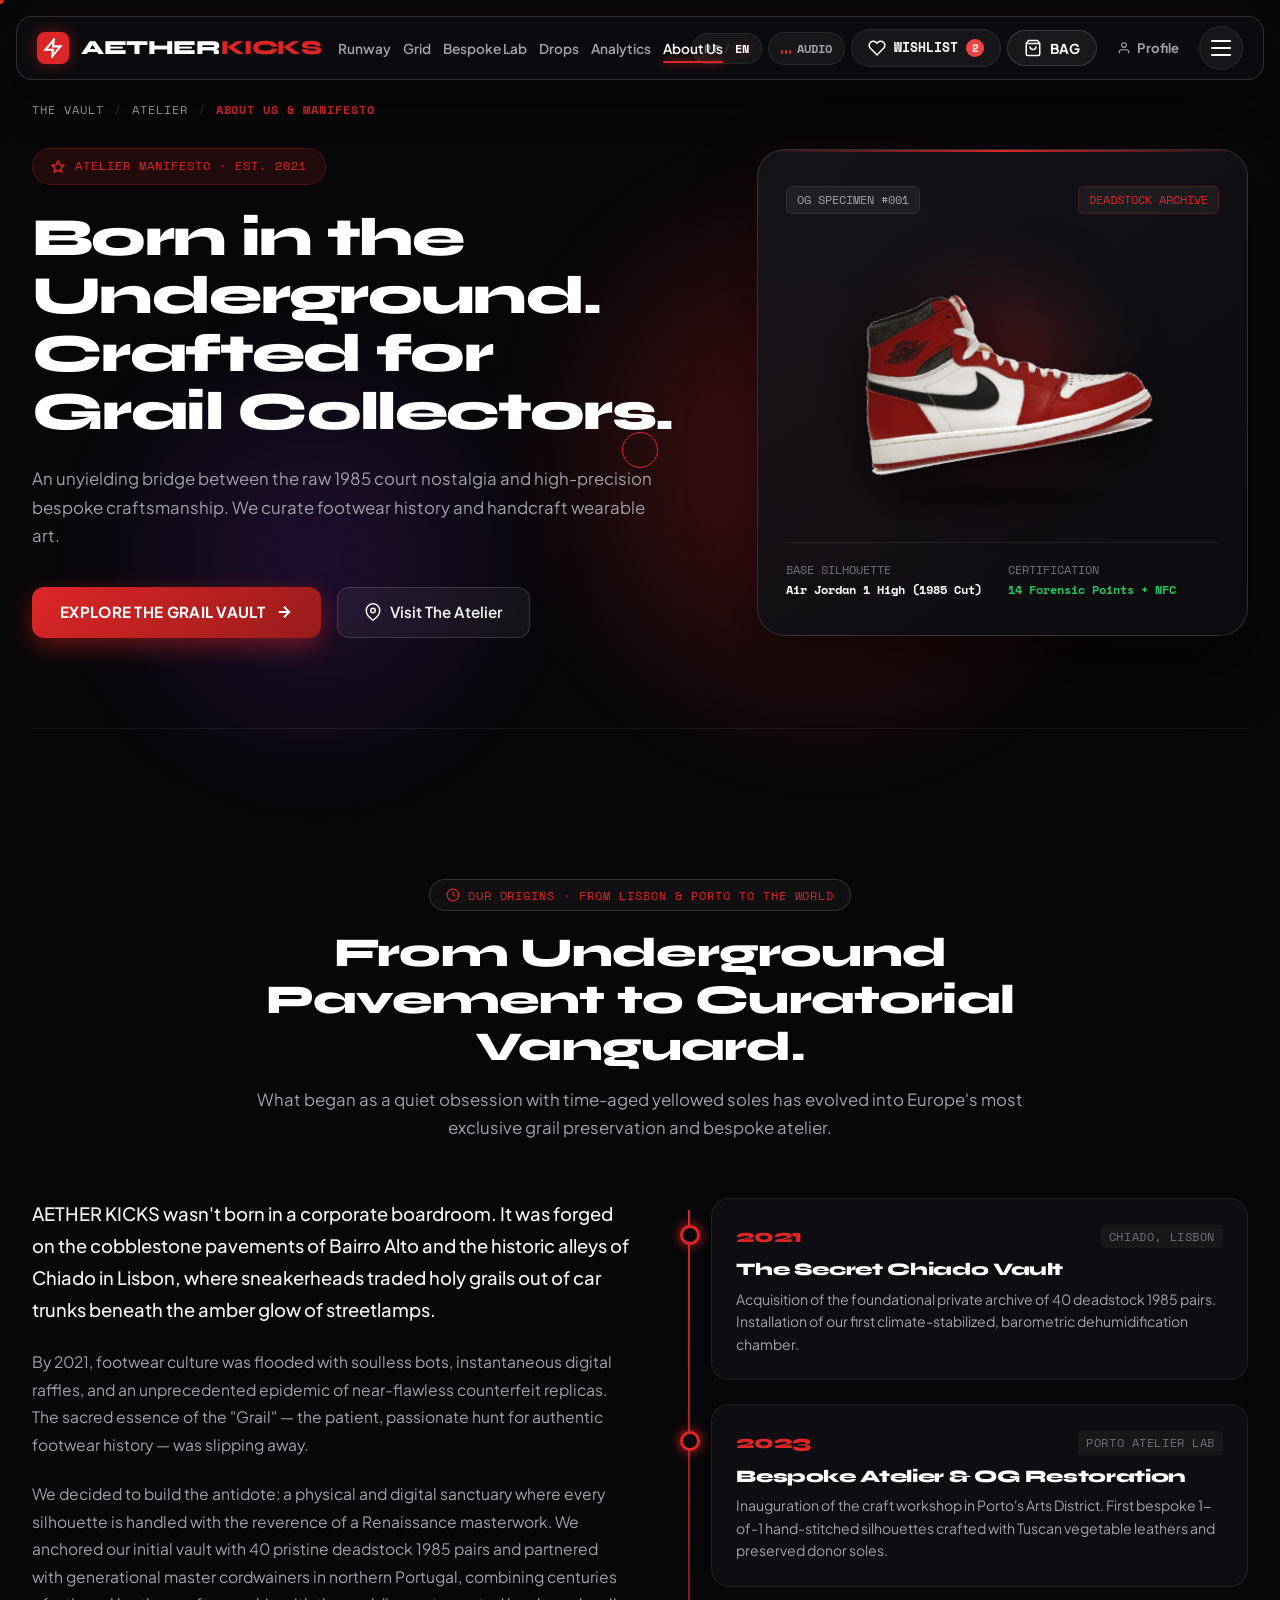
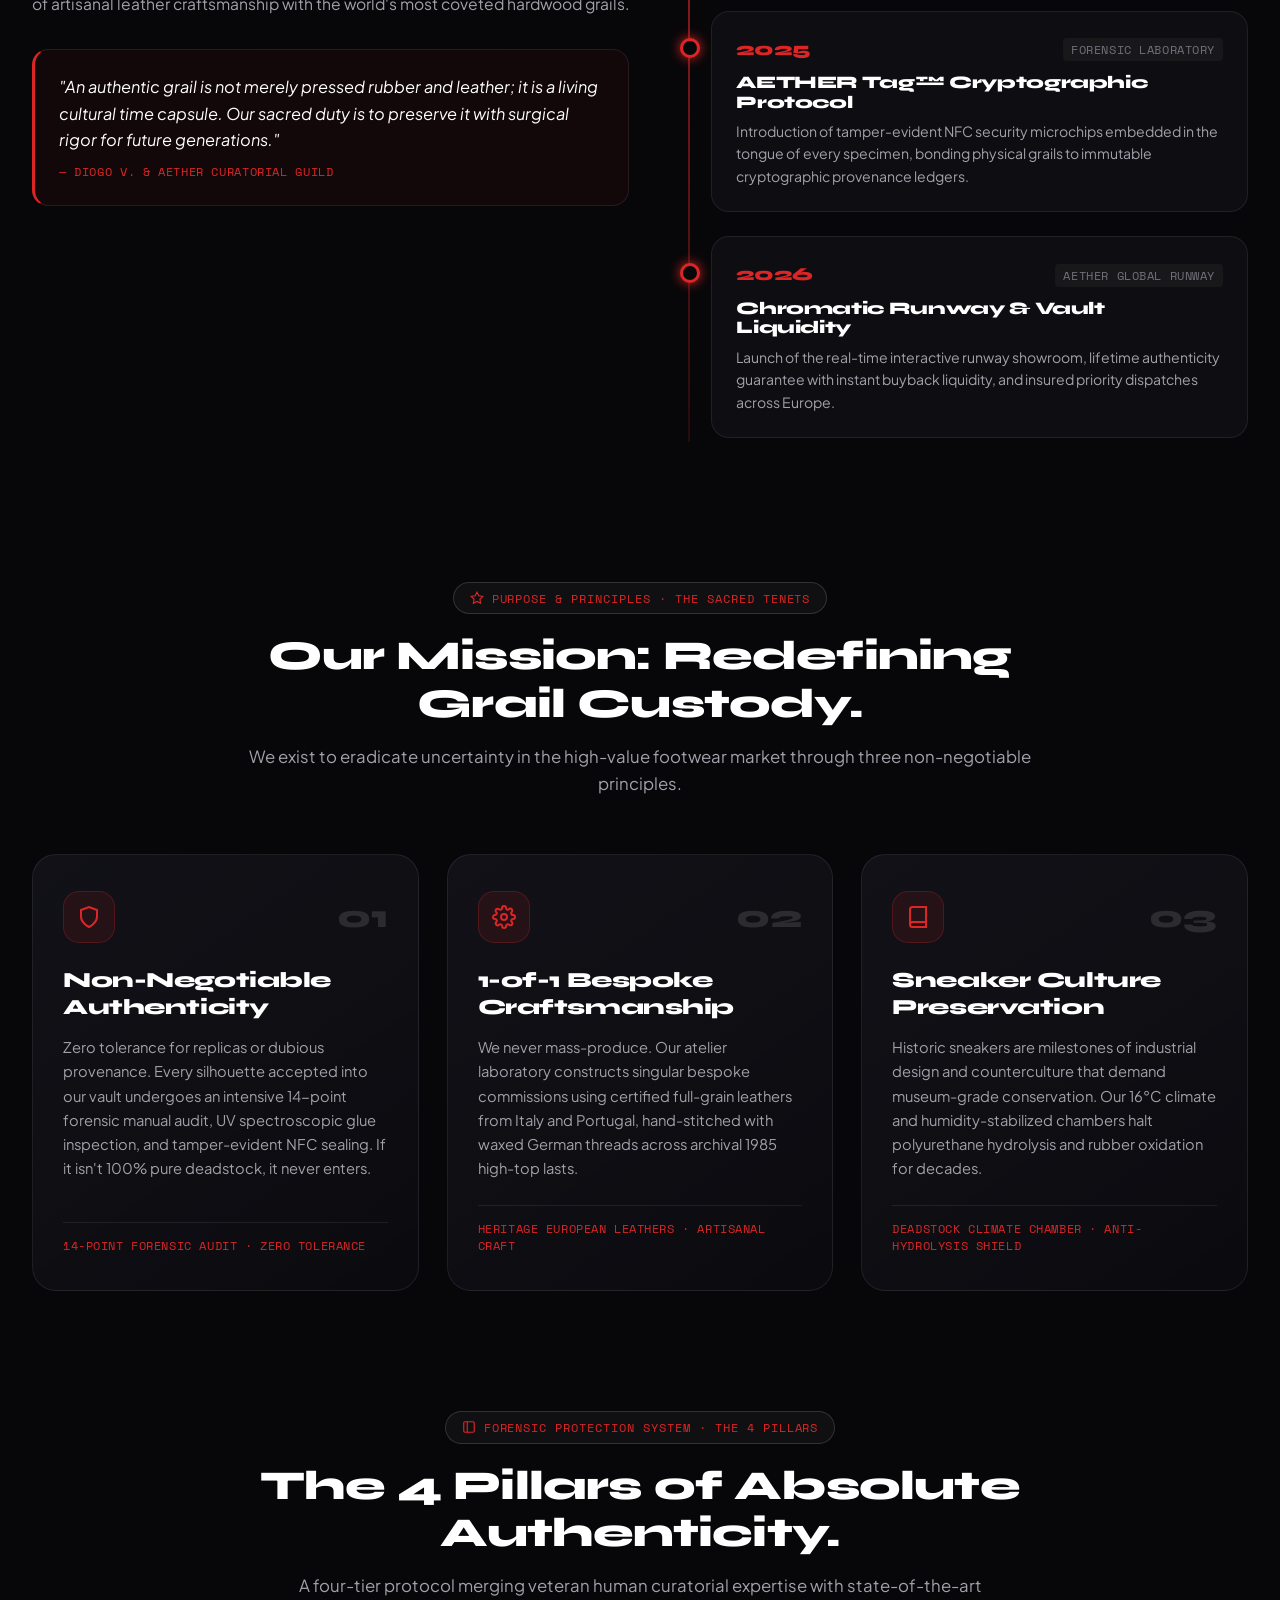
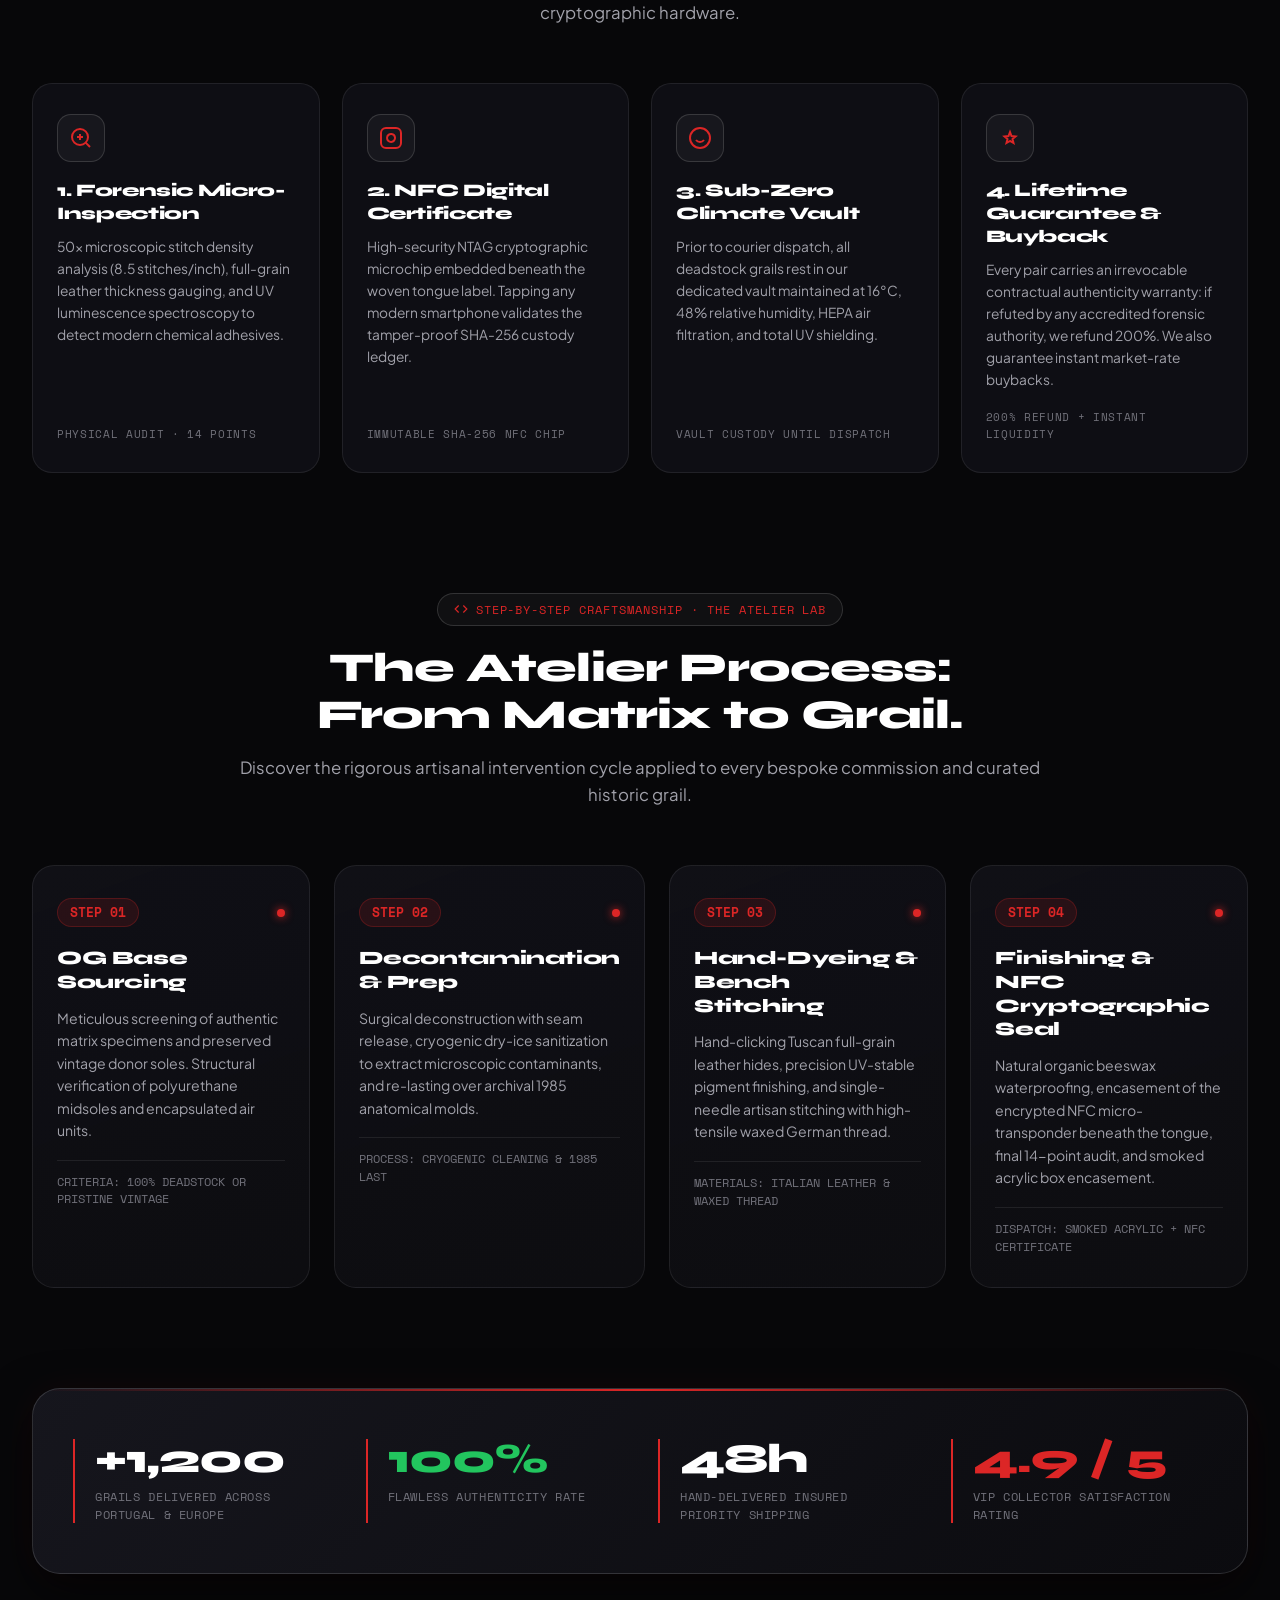
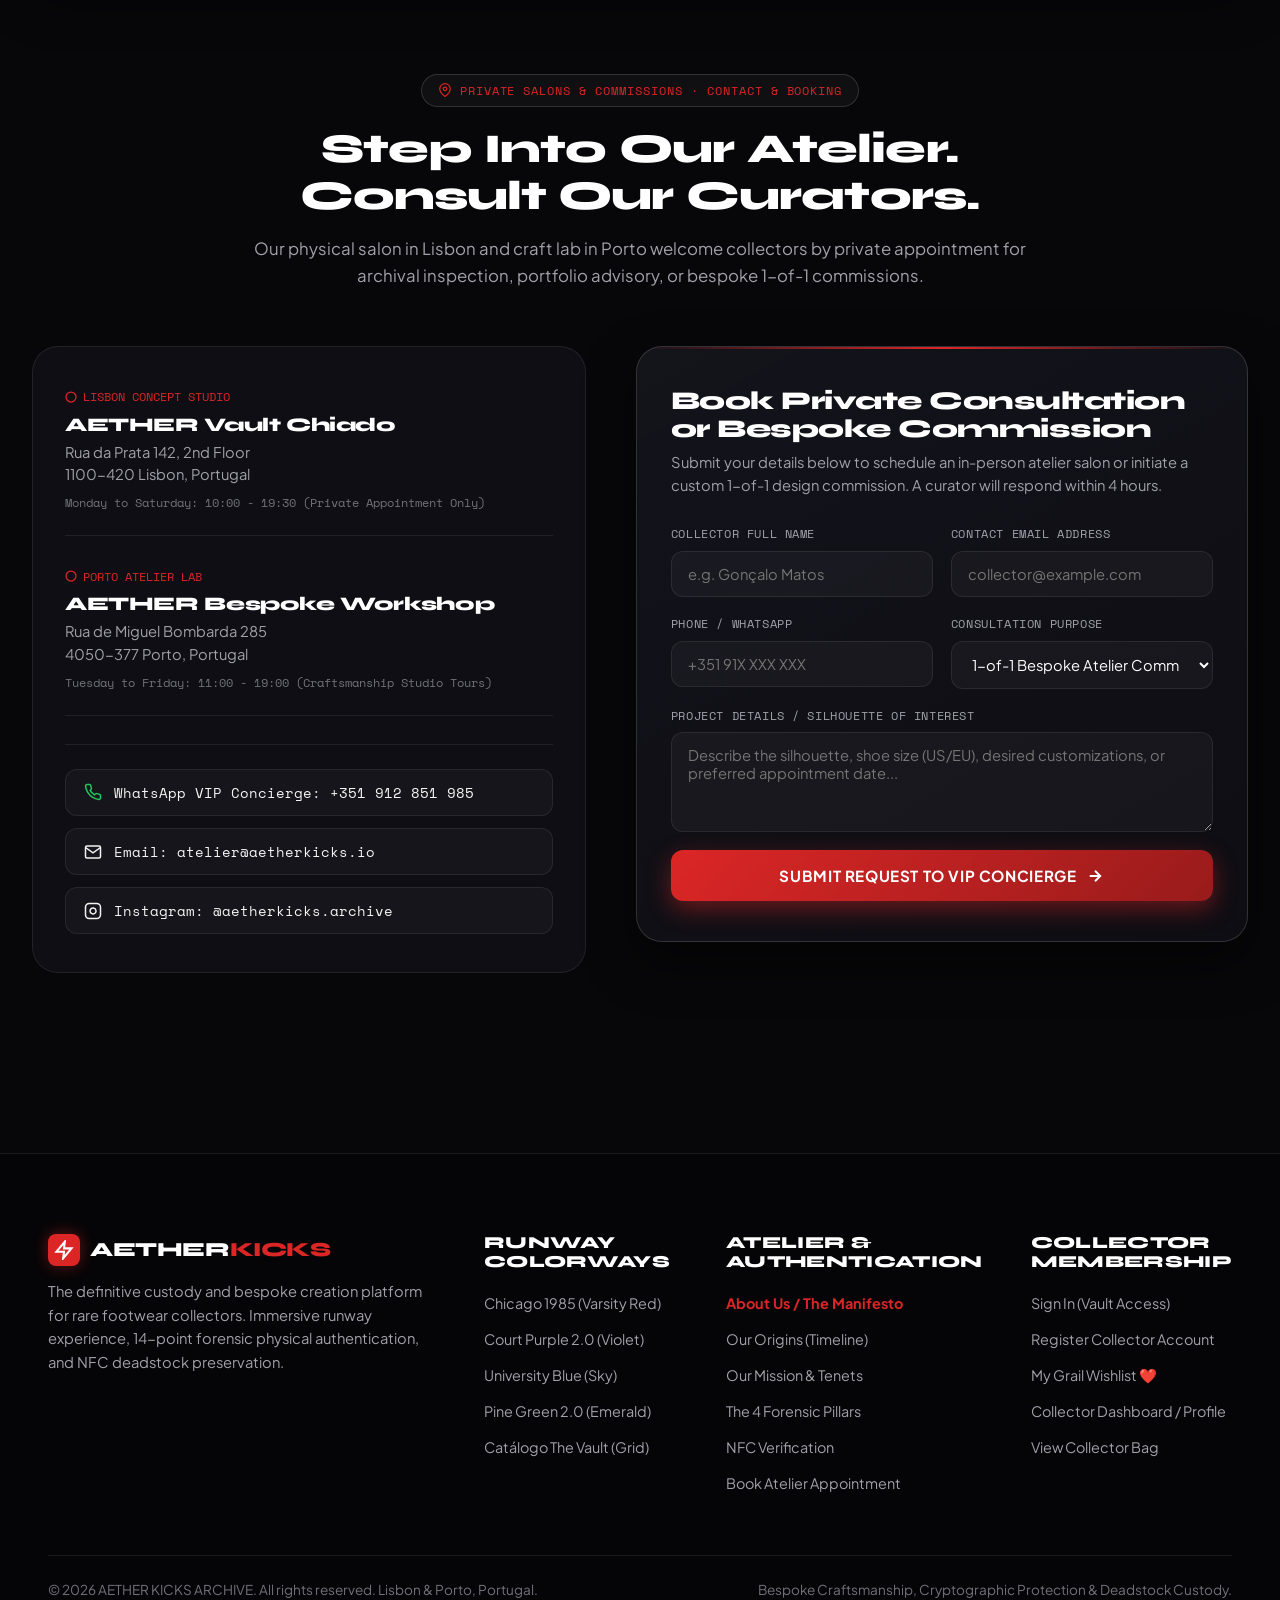
==== about.html @ 2ef4c85c "feat: complete bilingual i18n system, 320px mobile responsiveness, navbar hamburger fix, and silky s" ====
<!DOCTYPE html>
<html lang="pt">
<head>
  <meta charset="UTF-8">
  <meta name="viewport" content="width=device-width, initial-scale=1.0">
  <title data-i18n="about_page_title">Sobre Nós | AETHER KICKS - Atelier Manifesto & Sneakerhead Archive</title>
  <link rel="stylesheet" href="assets/css/global.css">
  <link rel="stylesheet" href="assets/css/store.css">
  <link rel="stylesheet" href="assets/css/profile-wishlist.css">
  <link rel="icon" href="assets/images/jordan-chicago.png" type="image/png">
  <script src="assets/js/i18n.js"></script>
</head>
<body class="about-page">

  <!-- Ambient Dynamic Lighting Layer -->
  <div class="ambient-glow-layer">
    <div class="glow-orb-primary" style="background: radial-gradient(circle, rgba(220, 38, 38, 0.45) 0%, transparent 70%);"></div>
    <div class="glow-orb-secondary" style="background: radial-gradient(circle, rgba(147, 51, 234, 0.25) 0%, transparent 70%);"></div>
  </div>
  <div class="noise-overlay"></div>

  <!-- Fixed Luxury Squircle Navigation -->
  <nav class="store-nav">
    <!-- Left Navigation Group (Brand Logo) -->
    <div class="nav-left">
      <!-- Brand Logo -->
      <a href="index.html" class="nav-brand" title="AETHER KICKS Archive">
        <div class="brand-icon">
          <svg width="20" height="20" viewBox="0 0 24 24" fill="none" stroke="currentColor" stroke-width="2.5"><path d="M13 2L3 14h9l-1 8 10-12h-9l1-8z"/></svg>
        </div>
        <span>AETHER<span style="color: var(--theme-primary)">KICKS</span></span>
      </a>
    </div>

    <!-- Desktop Navigation Links -->
    <ul class="nav-links">
      <li><a href="index.html#section-chicago" class="nav-link" data-i18n="nav_runway">Vault</a></li>
      <li><a href="index.html#square-grid-vault" class="nav-link" data-i18n="nav_grid">Archive</a></li>
      <li><a href="index.html#customizer-lab" class="nav-link" data-i18n="nav_lab">Bespoke Lab</a></li>
      <li><a href="index.html#hype-drops" class="nav-link" data-i18n="nav_drops">Drops</a></li>
      <li><a href="index.html#market-analytics" class="nav-link" data-i18n="nav_analytics">Analytics</a></li>
      <li><a href="about.html" class="nav-link active" data-i18n="nav_about">About Us</a></li>
    </ul>

    <!-- Right Header Actions -->
    <div class="nav-actions">
      <!-- Luxury Bilingual Language Switcher -->
      <button id="btn-lang-toggle" class="btn-lang-toggle" onclick="window.i18n ? window.i18n.toggleLanguage() : null" title="Mudar Idioma / Switch Language" aria-label="Switch Language">
        <span class="lang-code active" data-lang="pt">PT</span>
        <span class="lang-divider">/</span>
        <span class="lang-code" data-lang="en">EN</span>
      </button>

      <!-- Sound Toggle -->
      <button id="btn-sound-toggle" class="btn-sound-toggle" title="Toggle Sound Feedback">
        <div class="sound-bars">
          <span class="sound-bar"></span>
          <span class="sound-bar"></span>
          <span class="sound-bar"></span>
        </div>
        <span data-i18n="nav_audio">AUDIO</span>
      </button>

      <!-- Wishlist Button -->
      <a href="wishlist.html" class="btn-nav-wishlist" title="A tua Wishlist de Grails" data-i18n-title="nav_wishlist">
        <svg width="18" height="18" viewBox="0 0 24 24" fill="none" stroke="currentColor" stroke-width="2"><path d="M20.84 4.61a5.5 5.5 0 0 0-7.78 0L12 5.67l-1.06-1.06a5.5 5.5 0 0 0-7.78 7.78l1.06 1.06L12 21.23l7.78-7.78 1.06-1.06a5.5 5.5 0 0 0 0-7.78z"/></svg>
        <span data-i18n="nav_wishlist">WISHLIST</span>
        <span class="wishlist-badge-count" style="display: none;">0</span>
      </a>

      <!-- Cart Button -->
      <button class="btn-nav-cart" onclick="window.cartManager ? window.cartManager.openCart() : null" title="Ver Saco de Colecionador" data-i18n-title="cart_title">
        <svg width="18" height="18" viewBox="0 0 24 24" fill="none" stroke="currentColor" stroke-width="2"><path d="M6 2L3 6v14a2 2 0 0 0 2 2h14a2 2 0 0 0 2-2V6l-3-4z"/><line x1="3" y1="6" x2="21" y2="6"/><path d="M16 10a4 4 0 0 1-8 0"/></svg>
        <span data-i18n="nav_bag">BAG</span>
        <span class="cart-badge-count" style="display: none;">0</span>
      </button>

      <!-- Auth Action Links -->
      <div class="nav-auth-group">
        <a href="profile.html" class="btn-nav-login" style="display: inline-flex; align-items: center; gap: 6px;" title="Painel do Colecionador" data-i18n-title="menu_08">
          <svg width="14" height="14" viewBox="0 0 24 24" fill="none" stroke="currentColor" stroke-width="2"><path d="M20 21v-2a4 4 0 0 0-4-4H8a4 4 0 0 0-4 4v2"/><circle cx="12" cy="7" r="4"/></svg>
          <span id="nav-profile-name" data-i18n="nav_profile">Perfil</span>
        </a>
      </div>

      <!-- Luxury Animated Hamburger Menu Toggle -->
      <button id="btn-hamburger-toggle" class="btn-hamburger" title="Archive Menu" aria-label="Toggle Navigation Menu" data-i18n-title="nav_menu_title">
        <span class="hamburger-line"></span>
        <span class="hamburger-line"></span>
        <span class="hamburger-line"></span>
      </button>
    </div>
  </nav>

  <!-- Luxury Slide-Out Hamburger Drawer & Backdrop -->
  <div id="hamburger-backdrop" class="modal-backdrop"></div>
  <aside id="hamburger-drawer" class="hamburger-drawer">
    <div class="hamburger-drawer-header">
      <a href="index.html" class="nav-brand" style="text-decoration: none;" title="AETHER KICKS Archive">
        <div class="brand-icon">
          <svg width="20" height="20" viewBox="0 0 24 24" fill="none" stroke="currentColor" stroke-width="2.5"><path d="M13 2L3 14h9l-1 8 10-12h-9l1-8z"/></svg>
        </div>
        <span>AETHER<span style="color: var(--theme-primary)">KICKS</span></span>
      </a>
      <button type="button" class="btn-close-modal btn-close-hamburger" id="btn-close-hamburger" style="background: none; border: none; font-size: 1.4rem; color: #fff; cursor: pointer; padding: 4px 8px; border-radius: 8px;" aria-label="Close Navigation Menu" onclick="document.getElementById('btn-hamburger-toggle').click()">✕</button>
    </div>

    <!-- Presentation Mode Toggle inside Drawer -->
    <div class="drawer-presentation-box">
      <div class="drawer-presentation-label" data-i18n="presentation_mode">Presentation Mode</div>
      <div class="nav-view-switcher">
        <button id="drawer-btn-runway" class="btn-view-opt active" onclick="if(window.setCatalogLayout && document.querySelector('.runway-container')){ setCatalogLayout('runway'); document.getElementById('btn-hamburger-toggle').click(); } else { window.location.href = 'index.html#section-chicago'; }">
          <svg width="14" height="14" viewBox="0 0 24 24" fill="none" stroke="currentColor" stroke-width="2.5"><line x1="3" y1="6" x2="21" y2="6"/><line x1="3" y1="12" x2="21" y2="12"/><line x1="3" y1="18" x2="21" y2="18"/></svg>
          <span data-i18n="nav_runway">Runway</span>
        </button>
        <button id="drawer-btn-grid" class="btn-view-opt" onclick="if(window.setCatalogLayout && document.querySelector('.runway-container')){ setCatalogLayout('grid'); document.getElementById('btn-hamburger-toggle').click(); } else { window.location.href = 'index.html#square-grid-vault'; }">
          <svg width="14" height="14" viewBox="0 0 24 24" fill="none" stroke="currentColor" stroke-width="2.5"><rect x="3" y="3" width="7" height="7"/><rect x="14" y="3" width="7" height="7"/><rect x="14" y="14" width="7" height="7"/><rect x="3" y="14" width="7" height="7"/></svg>
          <span data-i18n="nav_grid">Square Grid</span>
        </button>
      </div>
    </div>

    <!-- Luxury Bilingual Language Switcher inside Drawer -->
    <div class="drawer-lang-box">
      <div class="drawer-lang-label" data-i18n="drawer_language">Idioma / Language</div>
      <button id="drawer-lang-toggle" class="btn-lang-toggle" onclick="window.i18n ? window.i18n.toggleLanguage() : null" title="Mudar Idioma / Switch Language" aria-label="Switch Language">
        <span class="lang-code active" data-lang="pt">PT</span>
        <span class="lang-divider">/</span>
        <span class="lang-code" data-lang="en">EN</span>
      </button>
    </div>

    <ul class="hamburger-menu-links">
      <li><a href="index.html#section-chicago" class="hamburger-menu-link"><span class="menu-idx">01</span><span class="menu-label" data-i18n="menu_01">Runway Archive</span></a></li>
      <li><a href="index.html#square-grid-vault" class="hamburger-menu-link"><span class="menu-idx">02</span><span class="menu-label" data-i18n="menu_02">The Grail Vault</span></a></li>
      <li><a href="index.html#customizer-lab" class="hamburger-menu-link"><span class="menu-idx">03</span><span class="menu-label" data-i18n="menu_03">Bespoke Lab</span></a></li>
      <li><a href="index.html#hype-drops" class="hamburger-menu-link"><span class="menu-idx">04</span><span class="menu-label" data-i18n="menu_04">Live Drops</span></a></li>
      <li><a href="index.html#market-analytics" class="hamburger-menu-link"><span class="menu-idx">05</span><span class="menu-label" data-i18n="menu_05">Market Analytics</span></a></li>
      <li><a href="about.html" class="hamburger-menu-link active"><span class="menu-idx">06</span><span class="menu-label" data-i18n="menu_06">About Us</span></a></li>
      <li><a href="wishlist.html" class="hamburger-menu-link"><span class="menu-idx">07</span><span class="menu-label" data-i18n="menu_07">A Tua Wishlist</span></a></li>
      <li><a href="profile.html" class="hamburger-menu-link"><span class="menu-idx">08</span><span class="menu-label" data-i18n="menu_08">Perfil de Colecionador</span></a></li>
      <li><a href="index.html#nfc-modal" onclick="if(document.getElementById('nfc-modal')){ openNFCScanner(); return false; }" class="hamburger-menu-link"><span class="menu-idx">09</span><span class="menu-label" data-i18n="menu_09">NFC Verification</span></a></li>
    </ul>

    <div class="hamburger-drawer-footer">
      <div style="display: flex; gap: 8px;">
        <a href="login.html" class="btn-secondary" style="flex: 1; text-align: center; text-decoration: none; padding: 10px 4px; font-size: 0.82rem;" data-i18n="nav_signin">Sign In</a>
        <a href="register.html" class="btn-primary" style="flex: 1; text-align: center; text-decoration: none; padding: 10px 4px; font-size: 0.82rem;" data-i18n="nav_join_vault">Join Vault</a>
        <a href="profile.html" class="btn-secondary" style="flex: 1; text-align: center; text-decoration: none; padding: 10px 4px; font-size: 0.82rem;" data-i18n="nav_profile">Perfil</a>
      </div>
      <p style="font-size: 0.75rem; color: var(--text-muted); font-family: var(--font-mono); text-align: center; margin-top: 10px;" data-i18n="menu_footer_auth">AUTHENTICATED SNEAKERHEAD ARCHIVE © 2026</p>
    </div>
  </aside>

  <!-- Slide-Over Shopping Cart Drawer -->
  <div id="cart-backdrop" class="cart-backdrop" onclick="window.cartManager ? window.cartManager.closeCart() : null"></div>
  <aside id="cart-drawer" class="cart-drawer">
    <div class="cart-drawer-header">
      <h3 class="cart-drawer-title">
        <svg width="22" height="22" viewBox="0 0 24 24" fill="none" stroke="currentColor" stroke-width="2"><path d="M6 2L3 6v14a2 2 0 0 0 2 2h14a2 2 0 0 0 2-2V6l-3-4z"/><line x1="3" y1="6" x2="21" y2="6"/><path d="M16 10a4 4 0 0 1-8 0"/></svg>
        <span data-i18n="cart_title">Collector Bag</span>
      </h3>
      <button class="modal-close-btn" onclick="window.cartManager ? window.cartManager.closeCart() : null">✕</button>
    </div>

    <div id="cart-items-list" class="cart-items-list">
      <!-- Populated via CartManager -->
    </div>

    <div class="cart-drawer-footer">
      <div class="cart-promo-row">
        <input type="text" id="promo-code-input" class="cart-promo-input" placeholder="Promo Code: GRAIL20" data-i18n-placeholder="cart_promo_placeholder" value="GRAIL20">
        <button class="btn-secondary" style="padding: 10px 16px; font-size: 0.82rem;" onclick="window.cartManager ? window.cartManager.applyPromoCode(document.getElementById('promo-code-input').value) : null" data-i18n="cart_promo_apply">
          Apply
        </button>
      </div>

      <div class="cart-summary-row">
        <span data-i18n="cart_subtotal">Subtotal</span>
        <span id="cart-subtotal">$0.00</span>
      </div>

      <div id="cart-discount-row" class="cart-summary-row" style="display: none; color: #22c55e;">
        <span data-i18n="cart_discount">Desconto Promo</span>
        <span id="cart-discount-val">-$0.00</span>
      </div>

      <div class="cart-summary-row">
        <span data-i18n="cart_shipping">Verified Express Shipping</span>
        <span style="color: #22c55e;" data-i18n="cart_shipping_free">FREE ($0.00)</span>
      </div>

      <div class="cart-summary-row cart-summary-total">
        <span data-i18n="cart_total">Estimated Total</span>
        <span id="cart-total" class="cart-total-value">$0.00</span>
      </div>

      <div class="cart-actions-row">
        <button class="btn-primary" style="width: 100%; padding: 16px; display: flex; align-items: center; justify-content: center; gap: 8px;" onclick="window.cartManager ? window.cartManager.openCheckoutModal() : null">
          <span data-i18n="cart_checkout">Proceed to Secure Checkout</span>
          <svg width="18" height="18" viewBox="0 0 24 24" fill="none" stroke="currentColor" stroke-width="2.5"><polyline points="9 18 15 12 9 6"/></svg>
        </button>
      </div>
    </div>
  </aside>

  <!-- Express Checkout Modal -->
  <div id="checkout-backdrop" class="modal-backdrop" onclick="window.cartManager ? window.cartManager.closeCheckoutModal() : null"></div>
  <div id="checkout-modal" class="custom-modal">
    <button class="modal-close-btn" onclick="window.cartManager ? window.cartManager.closeCheckoutModal() : null">✕</button>

    <div style="margin-bottom: 24px;">
      <span class="badge-pill active" data-i18n="checkout_modal_badge">CRYPTOGRAPHIC ENCRYPTED CHECKOUT</span>
      <h2 style="font-size: 1.8rem; margin: 6px 0;" data-i18n="checkout_modal_title">Finalizar Reserva de Grail</h2>
      <p style="color: var(--text-secondary); font-size: 0.9rem;" data-i18n="checkout_modal_desc">Par deadstock 100% autêntico reservado no cofre por 10 minutos.</p>
    </div>

    <form onsubmit="event.preventDefault(); window.cartManager ? window.cartManager.processOrder() : null;">
      <!-- Shipping Address -->
      <div style="display: flex; flex-direction: column; gap: 14px; margin-bottom: 20px;">
        <div class="input-group">
          <label class="input-label" data-i18n="checkout_shipping_name">Nome Completo</label>
          <input type="text" class="form-input" style="padding-left: 16px;" value="Gonçalo Silva" required>
        </div>

        <div class="input-group">
          <label class="input-label" data-i18n="checkout_street_address">Morada de Envio (Portugal)</label>
          <input type="text" class="form-input" style="padding-left: 16px;" value="Avenida da Liberdade 120, 3º Dto" required>
        </div>

        <div style="display: grid; grid-template-columns: 1fr 1fr; gap: 12px;">
          <div class="input-group">
            <label class="input-label" data-i18n="checkout_postal_code">Código Postal</label>
            <input type="text" class="form-input" style="padding-left: 16px;" value="1250-146 Lisboa" required>
          </div>
          <div class="input-group">
            <label class="input-label" data-i18n="checkout_city_state">Cidade</label>
            <input type="text" class="form-input" style="padding-left: 16px;" value="Lisboa" required>
          </div>
        </div>
      </div>

      <!-- Payment Method -->
      <div class="input-group" style="margin-bottom: 20px;">
        <label class="input-label" data-i18n="checkout_payment_method">Método de Pagamento</label>
        <div style="display: grid; grid-template-columns: 1fr 1fr 1fr; gap: 10px;">
          <button type="button" class="btn-stage-size selected" style="padding: 12px 6px;" onclick="this.parentElement.querySelectorAll('button').forEach(b => b.classList.remove('selected')); this.classList.add('selected'); if(window.soundEngine) window.soundEngine.playClick();">Apple Pay</button>
          <button type="button" class="btn-stage-size" style="padding: 12px 6px;" onclick="this.parentElement.querySelectorAll('button').forEach(b => b.classList.remove('selected')); this.classList.add('selected'); if(window.soundEngine) window.soundEngine.playClick();" data-i18n="checkout_pay_credit">Cartão Crédito</button>
          <button type="button" class="btn-stage-size" style="padding: 12px 6px;" onclick="this.parentElement.querySelectorAll('button').forEach(b => b.classList.remove('selected')); this.classList.add('selected'); if(window.soundEngine) window.soundEngine.playClick();">MB WAY</button>
        </div>
      </div>

      <!-- Order Summary Card -->
      <div style="background: rgba(255,255,255,0.04); border: 1px solid var(--border-glass); border-radius: 14px; padding: 16px; margin-bottom: 24px;">
        <div style="display: flex; justify-content: space-between; font-size: 0.88rem; margin-bottom: 6px;">
          <span style="color: var(--text-secondary);" data-i18n="cart_subtotal">Subtotal:</span>
          <span id="chk-subtotal">$0.00</span>
        </div>
        <div style="display: flex; justify-content: space-between; font-size: 0.88rem; margin-bottom: 6px; color: #22c55e;">
          <span data-i18n="checkout_discount_label">Grail Discount (20% OFF):</span>
          <span id="chk-discount">-$0.00</span>
        </div>
        <div style="display: flex; justify-content: space-between; font-size: 0.88rem; margin-bottom: 10px; color: #22c55e;">
          <span data-i18n="checkout_shipping_label">Envio Expresso Prioritário:</span>
          <span data-i18n="cart_shipping_free">GRÁTIS</span>
        </div>
        <div style="display: flex; justify-content: space-between; font-size: 1.2rem; font-weight: 800; border-top: 1px dashed var(--border-glass); padding-top: 10px;">
          <span data-i18n="checkout_total_label">Total a Pagar:</span>
          <span id="chk-total" style="color: var(--theme-primary);">$0.00</span>
        </div>
      </div>

      <button id="btn-confirm-order" type="submit" class="btn-primary" style="width: 100%; padding: 16px; font-size: 1rem;" data-i18n="checkout_pay_btn">
        Confirmar Compra Segura
      </button>
    </form>
  </div>

  <!-- Checkout Success / NFC Scanner Modal -->
  <div id="modal-backdrop" class="modal-backdrop" onclick="closeNFCModal()"></div>
  <div id="nfc-modal" class="custom-modal">
    <button class="modal-close-btn" onclick="closeNFCModal()">✕</button>
    <div style="text-align: center; padding: 20px 10px;">
      <div style="width: 64px; height: 64px; margin: 0 auto 16px; border-radius: 50%; background: rgba(220, 38, 38, 0.15); display: flex; align-items: center; justify-content: center; color: var(--theme-primary);">
        <svg width="32" height="32" viewBox="0 0 24 24" fill="none" stroke="currentColor" stroke-width="2"><path d="M12 22s8-4 8-10V5l-8-3-8 3v7c0 6 8 10 8 10z"/></svg>
      </div>
      <h3 style="font-size: 1.4rem; font-weight: 800; margin-bottom: 8px;" data-i18n="nfc_modal_title">AETHER NFC CIPHER</h3>
      <p style="font-size: 0.9rem; color: var(--text-secondary); margin-bottom: 20px;" data-i18n="nfc_modal_desc">Aproxime o seu smartphone da etiqueta da língua do par para verificar o certificado criptográfico inviolável.</p>
      <div style="padding: 14px; background: rgba(255, 255, 255, 0.04); border-radius: 12px; font-family: var(--font-mono); font-size: 0.8rem; color: var(--theme-primary); margin-bottom: 20px;" data-i18n="nfc_cipher_status">
        STATUS: SISTEMA CRIPTOGRÁFICO ATIVO • SHA-256
      </div>
      <button class="btn-primary" style="width: 100%;" onclick="closeNFCModal()" data-i18n="nfc_close_btn">Fechar Verificador</button>
    </div>
  </div>

  <!-- Toast Notification Container -->
  <div id="toast-container" class="toast-container"></div>

  <!-- ==========================================================================
       MAIN CONTENT: ABOUT US / O MANIFESTO DO ATELIER
       ========================================================================== -->
  <main class="about-page-wrapper">

    <!-- Breadcrumb Navigation -->
    <nav class="about-breadcrumb" aria-label="Breadcrumb">
      <a href="index.html" data-i18n="about_bc_vault">The Vault</a>
      <span class="sep">/</span>
      <a href="index.html#customizer-lab" data-i18n="about_bc_atelier">Atelier</a>
      <span class="sep">/</span>
      <span class="current" data-i18n="about_bc_current">Sobre Nós & Manifesto</span>
    </nav>

    <!-- ========================================================================
         HERO SECTION: O MANIFESTO DO ATELIER
         ======================================================================== -->
    <header class="about-hero-layout">
      <div class="about-hero-text">
        <div class="about-hero-badge">
          <svg width="14" height="14" viewBox="0 0 24 24" fill="none" stroke="currentColor" stroke-width="2.5"><polygon points="12 2 15.09 8.26 22 9.27 17 14.14 18.18 21.02 12 17.77 5.82 21.02 7 14.14 2 9.27 8.91 8.26 12 2"/></svg>
          <span data-i18n="about_hero_badge_alt">MANIFESTO DO ATELIER · EST. 2021</span>
        </div>

        <h1 class="about-hero-title" data-i18n="about_main_hero_title">
          Nascidos no Underground.<br>
          Criados para Colecionadores de Grails.
        </h1>

        <p class="about-hero-subtitle" data-i18n="about_main_hero_desc">
          Uma ponte inabalável entre a nostalgia visceral dos courts de 1985 e o artesanato bespoke de alta precisão. Custodiamos história e criamos obras de arte para calçar.
        </p>

        <div class="about-hero-ctas">
          <a href="index.html#square-grid-vault" class="btn-primary">
            <span data-i18n="about_cta_explore">Explorar O Cofre de Grails</span>
            <svg width="18" height="18" viewBox="0 0 24 24" fill="none" stroke="currentColor" stroke-width="2.5"><line x1="5" y1="12" x2="19" y2="12"/><polyline points="12 5 19 12 12 19"/></svg>
          </a>
          <a href="#contacto-atelier" class="btn-secondary">
            <svg width="18" height="18" viewBox="0 0 24 24" fill="none" stroke="currentColor" stroke-width="2"><path d="M21 10c0 7-9 13-9 13s-9-6-9-13a9 9 0 0 1 18 0z"/><circle cx="12" cy="10" r="3"/></svg>
            <span data-i18n="about_btn_visit">Visitar O Atelier</span>
          </a>
        </div>
      </div>

      <!-- Hero Visual 3D Showcase Card -->
      <div class="about-hero-showcase">
        <div class="about-showcase-badge-row">
          <span class="about-showcase-badge" data-i18n="about_specimen_badge">OG SPECIMEN #001</span>
          <span class="about-showcase-badge" style="color: var(--theme-primary); border-color: var(--theme-card-border);" data-i18n="about_deadstock_badge">DEADSTOCK ARCHIVE</span>
        </div>

        <div class="about-showcase-stage">
          <div class="about-showcase-halo"></div>
          <img src="assets/images/jordan-chicago.png" alt="Air Jordan 1 High Chicago 1985" class="about-showcase-img" loading="eager">
          <div class="about-showcase-shadow"></div>
        </div>

        <div class="about-showcase-footer">
          <div class="about-showcase-spec-item">
            <div class="about-showcase-spec-label" data-i18n="about_spec_matrix">SILHUETA MATRIZ</div>
            <div class="about-showcase-spec-val" data-i18n="about_spec_matrix_val">Air Jordan 1 High (1985 Cut)</div>
          </div>
          <div class="about-showcase-spec-item">
            <div class="about-showcase-spec-label" data-i18n="about_spec_cert">CERTIFICAÇÃO</div>
            <div class="about-showcase-spec-val" style="color: #22c55e;" data-i18n="about_spec_cert_val">14 Pontos Forenses + NFC</div>
          </div>
        </div>
      </div>
    </header>

    <!-- ========================================================================
         DE ONDE VIEMOS / OUR ORIGINS (STORY & TIMELINE)
         ======================================================================== -->
    <section id="origens" class="about-block-section">
      <div class="section-header-centered">
        <span class="section-eyebrow">
          <svg width="14" height="14" viewBox="0 0 24 24" fill="none" stroke="currentColor" stroke-width="2"><circle cx="12" cy="12" r="10"/><polyline points="12 6 12 12 16 14"/></svg>
          <span data-i18n="about_origins_eyebrow">A NOSSA ORIGEM · FROM LISBON & PORTO TO THE WORLD</span>
        </span>
        <h2 class="section-headline" data-i18n="about_origins_headline">Do Asfalto Underground à Vanguarda do Colecionismo.</h2>
        <p class="section-desc" data-i18n="about_origins_desc">
          O que começou como uma obsessão silenciosa por solas amareladas pelo tempo transformou-se no atelier de custódia e personalização mais exclusivo da Europa.
        </p>
      </div>

      <div class="origins-content-grid">
        <!-- Story Narrative Column -->
        <div class="origins-text-wrap">
          <p class="origins-lead-p" data-i18n="about_origins_lead">
            A AETHER KICKS não nasceu numa sala de reuniões corporativa. Nasceu no piso em calçada do Bairro Alto e nas ruelas históricas do Chiado, em Lisboa, onde colecionadores de ténis trocavam pares raros no porta-bagagens de carros sob a luz fraca dos candeeiros urbanos.
          </p>

          <p class="origins-p" data-i18n="about_origins_p1">
            Em 2021, o mercado de sapatilhas estava inundado de drops digitais instantâneos, bots impessoais e uma epidemia sem precedentes de réplicas quase impercetíveis a olho nu. O valor sagrado do "Grail" — a caça apaixonada por aquele par mítico com história real — estava a desvanecer-se.
          </p>

          <p class="origins-p" data-i18n="about_origins_p2">
            Decidimos construir o refúgio oposto: um santuário físico e digital onde cada silhueta é tratada com a reverência de uma pintura renascentista. Estabelecemos o nosso cofre inicial com 40 pares originais de 1985 e aliámo-nos aos lendários mestres sapateiros do norte de Portugal, em São João da Madeira e no Porto, combinando a centenária manufatura do couro português com as silhuetas de basquetebol mais cobiçadas do planeta.
          </p>

          <div class="origins-quote-card">
            <p data-i18n="about_origins_quote">"Um grail autêntico não é mero couro e borracha prensada; é uma cápsula do tempo cultural. O nosso dever é preservá-lo com rigor cirúrgico para a próxima geração."</p>
            <div class="origins-quote-author" data-i18n="about_origins_author">— DIOGO V. & AETHER CURATORIAL GUILD</div>
          </div>
        </div>

        <!-- Milestones Timeline Column -->
        <div class="timeline-list">
          <!-- 2021 -->
          <div class="timeline-item-card">
            <span class="timeline-node-dot"></span>
            <div class="timeline-header-row">
              <span class="timeline-year-tag">2021</span>
              <span class="timeline-loc-tag" data-i18n="about_time_2021_loc">Chiado, Lisboa</span>
            </div>
            <h4 data-i18n="about_time_2021_title">O Cofre Secreto do Chiado</h4>
            <p data-i18n="about_time_2021_desc">Aquisição do primeiro acervo privado de 40 pares deadstock de 1985. Instalação da primeira câmara de desumidificação com controlo barométrico e temperatura estabilizada.</p>
          </div>

          <!-- 2023 -->
          <div class="timeline-item-card">
            <span class="timeline-node-dot"></span>
            <div class="timeline-header-row">
              <span class="timeline-year-tag">2023</span>
              <span class="timeline-loc-tag" data-i18n="about_time_2023_loc">Porto Atelier Lab</span>
            </div>
            <h4 data-i18n="about_time_2023_title">O Atelier Bespoke & Restauração OG</h4>
            <p data-i18n="about_time_2023_desc">Abertura da oficina de manufatura no Quarteirão das Artes no Porto. Primeiras recriações 1-of-1 feitas à mão com peles de curtumes toscanos e solas donor restauradas.</p>
          </div>

          <!-- 2025 -->
          <div class="timeline-item-card">
            <span class="timeline-node-dot"></span>
            <div class="timeline-header-row">
              <span class="timeline-year-tag">2025</span>
              <span class="timeline-loc-tag" data-i18n="about_time_2025_loc">Laboratório Forense</span>
            </div>
            <h4 data-i18n="about_time_2025_title">Protocolo Criptográfico AETHER Tag™</h4>
            <p data-i18n="about_time_2025_desc">Implementação do chip NFC inviolável embutido na língua de cada exemplar, ligando cada par físico a uma prova de proveniência perpétua e imutável.</p>
          </div>

          <!-- 2026 -->
          <div class="timeline-item-card">
            <span class="timeline-node-dot"></span>
            <div class="timeline-header-row">
              <span class="timeline-year-tag">2026</span>
              <span class="timeline-loc-tag" data-i18n="about_time_2026_loc">AETHER Global Runway</span>
            </div>
            <h4 data-i18n="about_time_2026_title">A Passarela Cromática & Liquidez Vault</h4>
            <p data-i18n="about_time_2026_desc">Lançamento do showroom interativo em tempo real, garantia vitalícia com buyback assegurado e envios prioritários para colecionadores em toda a Europa.</p>
          </div>
        </div>
      </div>
    </section>

    <!-- ========================================================================
         A NOSSA MISSÃO / OUR MISSION (3 CORE TENETS)
         ======================================================================== -->
    <section id="missao" class="about-block-section">
      <div class="section-header-centered">
        <span class="section-eyebrow">
          <svg width="14" height="14" viewBox="0 0 24 24" fill="none" stroke="currentColor" stroke-width="2"><path d="M12 2l3.09 6.26L22 9.27l-5 4.87 1.18 6.88L12 17.77l-6.18 3.25L7 14.14 2 9.27l6.91-1.01L12 2z"/></svg>
          <span data-i18n="about_mission_eyebrow">PROPÓSITO & PRINCÍPIOS · THE SACRED TENETS</span>
        </span>
        <h2 class="section-headline" data-i18n="about_mission_headline">A Nossa Missão: Redefinir a Custódia de Grails.</h2>
        <p class="section-desc" data-i18n="about_mission_desc">
          Existimos para erradicar a incerteza no mercado de calçado de alto valor através de três princípios inegociáveis.
        </p>
      </div>

      <div class="mission-tenets-grid">
        <!-- Tenet 01 -->
        <article class="tenet-card">
          <div class="tenet-top-row">
            <div class="tenet-icon-box">
              <svg width="24" height="24" viewBox="0 0 24 24" fill="none" stroke="currentColor" stroke-width="2"><path d="M12 22s8-4 8-10V5l-8-3-8 3v7c0 6 8 10 8 10z"/></svg>
            </div>
            <span class="tenet-num">01</span>
          </div>
          <h3 data-i18n="about_tenet_1_title">Autenticidade Inegociável</h3>
          <p data-i18n="about_tenet_1_desc">
            Zero tolerância para réplicas ou representações dúbias. Cada exemplar admitido no cofre é submetido a uma auditoria física manual em 14 pontos forenses, análise espectrométrica de colas sob luz UV e selagem final com chip NFC criptográfico. Se não for 100% puro, não entra.
          </p>
          <div class="tenet-footer-tag" data-i18n="about_tenet_1_tag">AUDITORIA FORENSE DE 14 PONTOS · ZERO TOLERÂNCIA</div>
        </article>

        <!-- Tenet 02 -->
        <article class="tenet-card">
          <div class="tenet-top-row">
            <div class="tenet-icon-box">
              <svg width="24" height="24" viewBox="0 0 24 24" fill="none" stroke="currentColor" stroke-width="2"><circle cx="12" cy="12" r="3"/><path d="M19.4 15a1.65 1.65 0 0 0 .33 1.82l.06.06a2 2 0 0 1 0 2.83 2 2 0 0 1-2.83 0l-.06-.06a1.65 1.65 0 0 0-1.82-.33 1.65 1.65 0 0 0-1 1.51V21a2 2 0 0 1-2 2 2 2 0 0 1-2-2v-.09A1.65 1.65 0 0 0 9 19.4a1.65 1.65 0 0 0-1.82.33l-.06.06a2 2 0 0 1-2.83 0 2 2 0 0 1 0-2.83l.06-.06a1.65 1.65 0 0 0 .33-1.82 1.65 1.65 0 0 0-1.51-1H3a2 2 0 0 1-2-2 2 2 0 0 1 2-2h.09A1.65 1.65 0 0 0 4.6 9a1.65 1.65 0 0 0-.33-1.82l-.06-.06a2 2 0 0 1 0-2.83 2 2 0 0 1 2.83 0l.06.06a1.65 1.65 0 0 0 1.82.33H9a1.65 1.65 0 0 0 1-1.51V3a2 2 0 0 1 2-2 2 2 0 0 1 2 2v.09a1.65 1.65 0 0 0 1 1.51 1.65 1.65 0 0 0 1.82-.33l.06-.06a2 2 0 0 1 2.83 0 2 2 0 0 1 0 2.83l-.06.06a1.65 1.65 0 0 0-.33 1.82V9a1.65 1.65 0 0 0 1.51 1H21a2 2 0 0 1 2 2 2 2 0 0 1-2 2h-.09a1.65 1.65 0 0 0-1.51 1z"/></svg>
            </div>
            <span class="tenet-num">02</span>
          </div>
          <h3 data-i18n="about_tenet_2_title">Artesanato 1-of-1 Bespoke</h3>
          <p data-i18n="about_tenet_2_desc">
            Não produzimos em massa. O nosso atelier laboratorial constrói obras sob encomenda individual, utilizando peles nobres de curtumes certificados de Itália e Portugal, costuradas à mão com linhas enceradas alemãs e seguindo religiosamente os moldes anatómicos de corte alto de 1985.
          </p>
          <div class="tenet-footer-tag" data-i18n="about_tenet_2_tag">PELES NOBRES EUROPEIAS · MANUFATURA ARTESANAL</div>
        </article>

        <!-- Tenet 03 -->
        <article class="tenet-card">
          <div class="tenet-top-row">
            <div class="tenet-icon-box">
              <svg width="24" height="24" viewBox="0 0 24 24" fill="none" stroke="currentColor" stroke-width="2"><path d="M4 19.5A2.5 2.5 0 0 1 6.5 17H20"/><path d="M6.5 2H20v20H6.5A2.5 2.5 0 0 1 4 19.5v-15A2.5 2.5 0 0 1 6.5 2z"/></svg>
            </div>
            <span class="tenet-num">03</span>
          </div>
          <h3 data-i18n="about_tenet_3_title">Preservação da Cultura Sneaker</h3>
          <p data-i18n="about_tenet_3_desc">
            Ténis históricos são marcos de design e contracultura que merecem conservação de nível museológico. As nossas câmaras de vácuo e climatização a 16°C travam a oxidação da borracha e a degradação de poliuretano, garantindo que os grails sobrevivem intactos para as próximas décadas.
          </p>
          <div class="tenet-footer-tag" data-i18n="about_tenet_3_tag">CÂMARA CLIMATIZADA DEADSTOCK · PROTEÇÃO ANTI-HIDRÓLISE</div>
        </article>
      </div>
    </section>

    <!-- ========================================================================
         OS 4 PILARES DA AUTENTICIDADE (THE 4 PILLARS)
         ======================================================================== -->
    <section id="pilares" class="about-block-section">
      <div class="section-header-centered">
        <span class="section-eyebrow">
          <svg width="14" height="14" viewBox="0 0 24 24" fill="none" stroke="currentColor" stroke-width="2"><rect x="3" y="3" width="18" height="18" rx="2" ry="2"/><line x1="9" y1="3" x2="9" y2="21"/></svg>
          <span data-i18n="about_pillars_eyebrow">SISTEMA DE PROTEÇÃO FORENSE · THE 4 PILLARS</span>
        </span>
        <h2 class="section-headline" data-i18n="about_pillars_headline">Os 4 Pilares da Autenticidade Absoluta.</h2>
        <p class="section-desc" data-i18n="about_pillars_desc">
          Um protocolo em quatro camadas que combina peritagem humana especializada com criptografia de ponta a ponta.
        </p>
      </div>

      <div class="pillars-luxury-grid">
        <!-- Pilar 1 -->
        <div class="pillar-luxury-card">
          <div class="pillar-lux-icon">
            <svg width="24" height="24" viewBox="0 0 24 24" fill="none" stroke="currentColor" stroke-width="2"><circle cx="11" cy="11" r="8"/><line x1="21" y1="21" x2="16.65" y2="16.65"/><line x1="11" y1="8" x2="11" y2="14"/><line x1="8" y1="11" x2="14" y2="11"/></svg>
          </div>
          <h4 data-i18n="about_pillar_1_head">1. Micro-inspeção Forense</h4>
          <p data-i18n="about_pillar_1_body">
            Auditoria microscópica 50x de densidade de costuras (8.5 pontos/polegada), espessura do corte da flor do couro e assinatura de luminescência sob luz UV para detetar resíduos químicos contemporâneos.
          </p>
          <span class="pillar-lux-badge" data-i18n="about_pillar_1_badge">AUDITORIA FÍSICA · 14 PONTOS</span>
        </div>

        <!-- Pilar 2 -->
        <div class="pillar-luxury-card">
          <div class="pillar-lux-icon">
            <svg width="24" height="24" viewBox="0 0 24 24" fill="none" stroke="currentColor" stroke-width="2"><rect x="2" y="2" width="20" height="20" rx="5" ry="5"/><path d="M16 11.37A4 4 0 1 1 12.63 8 4 4 0 0 1 16 11.37z"/><line x1="17.5" y1="6.5" x2="17.51" y2="6.5"/></svg>
          </div>
          <h4 data-i18n="about_pillar_2_head">2. Certificado Digital NFC</h4>
          <p data-i18n="about_pillar_2_body">
            Microchip criptográfico NTAG de alta segurança embutido sob a etiqueta da língua. Ao aproximar qualquer smartphone moderno, é verificado o selo inviolável com assinatura SHA-256 no nosso ledger privado.
          </p>
          <span class="pillar-lux-badge" data-i18n="about_pillar_2_badge">CHIP NFC SHA-256 IMUTÁVEL</span>
        </div>

        <!-- Pilar 3 -->
        <div class="pillar-luxury-card">
          <div class="pillar-lux-icon">
            <svg width="24" height="24" viewBox="0 0 24 24" fill="none" stroke="currentColor" stroke-width="2"><circle cx="12" cy="12" r="10"/><path d="M8 14s1.5 2 4 2 4-2 4-2"/><line x1="9" y1="9" x2="9.01" y2="9"/><line x1="15" y1="9" x2="15.01" y2="9"/></svg>
          </div>
          <h4 data-i18n="about_pillar_3_head">3. Câmara Climatizada Deadstock</h4>
          <p data-i18n="about_pillar_3_body">
            Antes de serem expedidos, todos os grails repousam no nosso cofre a 16°C com 48% de humidade relativa controlada, filtragem de partículas HEPA e proteção absoluta contra raios ultravioleta.
          </p>
          <span class="pillar-lux-badge" data-i18n="about_pillar_3_badge">CUSTÓDIA ATÉ EXPEDIÇÃO</span>
        </div>

        <!-- Pilar 4 -->
        <div class="pillar-luxury-card">
          <div class="pillar-lux-icon">
            <svg width="24" height="24" viewBox="0 0 24 24" fill="none" stroke="currentColor" stroke-width="2"><polygon points="12 15 8.5 17 9.5 13 6.5 10.5 10.5 10 12 6 13.5 10 17.5 10.5 14.5 13 15.5 17 12 15"/></svg>
          </div>
          <h4 data-i18n="about_pillar_4_head">4. Garantia Vitalícia & Buyback</h4>
          <p data-i18n="about_pillar_4_body">
            Emitimos uma garantia contratual vitalícia de originalidade: se qualquer par AETHER for refutado por peritagem acreditada, reembolsamos 200% do valor. Oferecemos também recompra instantânea a valor de mercado.
          </p>
          <span class="pillar-lux-badge" data-i18n="about_pillar_4_badge">200% REEMBOLSO + LIQUIDEZ</span>
        </div>
      </div>
    </section>

    <!-- ========================================================================
         O PROCESSO DO ATELIER (STEP-BY-STEP WORKSHOP)
         ======================================================================== -->
    <section id="processo" class="about-block-section">
      <div class="section-header-centered">
        <span class="section-eyebrow">
          <svg width="14" height="14" viewBox="0 0 24 24" fill="none" stroke="currentColor" stroke-width="2"><polyline points="16 18 22 12 16 6"/><polyline points="8 6 2 12 8 18"/></svg>
          <span data-i18n="about_proc_eyebrow">MANUFATURA PASSO A PASSO · THE ATELIER LAB</span>
        </span>
        <h2 class="section-headline" data-i18n="about_proc_headline">O Processo do Atelier: Da Matriz ao Grail.</h2>
        <p class="section-desc" data-i18n="about_proc_desc">
          Conheça o ciclo rigoroso de intervenção artesanal aplicado a cada encomenda bespoke e par histórico curado.
        </p>
      </div>

      <div class="process-steps-grid">
        <!-- Step 01 -->
        <div class="process-step-card">
          <div class="process-step-indicator">
            <span class="step-num-pill" data-i18n="about_step_1_num">PASSO 01</span>
            <span class="step-status-dot"></span>
          </div>
          <h4 data-i18n="about_step_1_title">Seleção da Base OG</h4>
          <p data-i18n="about_step_1_desc">
            Triagem minuciosa de pares matriz autênticos ou recolha de soles vintage "donor". Avaliação da integridade estrutural da entressola de borracha e da caixa de ar encapsulada.
          </p>
          <div class="step-tech-spec" data-i18n="about_step_1_spec">CRITÉRIO: 100% DEADSTOCK OU VINTAGE INTACTO</div>
        </div>

        <!-- Step 02 -->
        <div class="process-step-card">
          <div class="process-step-indicator">
            <span class="step-num-pill" data-i18n="about_step_2_num">PASSO 02</span>
            <span class="step-status-dot"></span>
          </div>
          <h4 data-i18n="about_step_2_title">Descontaminação & Preparação</h4>
          <p data-i18n="about_step_2_desc">
            Desconstrução cirúrgica com separação de pontos, higienização criogénica com CO2 seco para eliminar poeiras microscópicas e assentamento da estrutura no molde de last 1985.
          </p>
          <div class="step-tech-spec" data-i18n="about_step_2_spec">PROCESSO: LIMPEZA CRIOGÉNICA & LAST 1985</div>
        </div>

        <!-- Step 03 -->
        <div class="process-step-card">
          <div class="process-step-indicator">
            <span class="step-num-pill" data-i18n="about_step_3_num">PASSO 03</span>
            <span class="step-status-dot"></span>
          </div>
          <h4 data-i18n="about_step_3_title">Tingimento Manual & Costura</h4>
          <p data-i18n="about_step_3_desc">
            Corte manual das peças de couro de flor integral provenientes dos curtumes toscanos. Aplicação de pigmentos resistentes a raios UV e costura individual com linha alemã de alta tensão.
          </p>
          <div class="step-tech-spec" data-i18n="about_step_3_spec">MATERIAIS: COURO ITALIANO & LINHA ENCERADA</div>
        </div>

        <!-- Step 04 -->
        <div class="process-step-card">
          <div class="process-step-indicator">
            <span class="step-num-pill" data-i18n="about_step_4_num">PASSO 04</span>
            <span class="step-status-dot"></span>
          </div>
          <h4 data-i18n="about_step_4_title">Acabamento & Selagem NFC</h4>
          <p data-i18n="about_step_4_desc">
            Tratamento de impermeabilização com cera de abelha natural, inserção do microchip NFC sob a etiqueta da língua, auditoria final de 14 pontos e acondicionamento na Aether Vault Box.
          </p>
          <div class="step-tech-spec" data-i18n="about_step_4_spec">EXPEDIÇÃO: ACRÍLICO FUMADO + CERTIFICADO NFC</div>
        </div>
      </div>
    </section>

    <!-- ========================================================================
         ESTATÍSTICAS & NÚMEROS DO VAULT (METRICS)
         ======================================================================== -->
    <section class="vault-metrics-banner">
      <div class="metrics-strip-grid">
        <div class="metric-strip-item">
          <div class="metric-strip-num">+1,200</div>
          <div class="metric-strip-label" data-i18n="about_stat_delivered">Grails Entregues em Portugal & Europa</div>
        </div>

        <div class="metric-strip-item">
          <div class="metric-strip-num" style="color: #22c55e;">100%</div>
          <div class="metric-strip-label" data-i18n="about_stat_auth_rate">Taxa de Autenticidade Inviolável</div>
        </div>

        <div class="metric-strip-item">
          <div class="metric-strip-num">48h</div>
          <div class="metric-strip-label" data-i18n="about_stat_express">Envio Prioritário Segurado em Mão</div>
        </div>

        <div class="metric-strip-item">
          <div class="metric-strip-num" style="color: var(--theme-primary);">4.9 / 5</div>
          <div class="metric-strip-label" data-i18n="about_stat_vip_score">Avaliação dos Colecionadores VIP</div>
        </div>
      </div>
    </section>

    <!-- ========================================================================
         VISITAS AO ATELIER & CONTACTO / AGENDAMENTO BESPOKE
         ======================================================================== -->
    <section id="contacto-atelier" class="about-block-section">
      <div class="section-header-centered">
        <span class="section-eyebrow">
          <svg width="14" height="14" viewBox="0 0 24 24" fill="none" stroke="currentColor" stroke-width="2"><path d="M21 10c0 7-9 13-9 13s-9-6-9-13a9 9 0 0 1 18 0z"/><circle cx="12" cy="10" r="3"/></svg>
          <span data-i18n="about_concierge_eyebrow">VISITAS PRIVADAS & ENCOMENDAS · CONTACT & BOOKING</span>
        </span>
        <h2 class="section-headline" data-i18n="about_concierge_headline">Entre no Nosso Atelier. Fale com os Curadores.</h2>
        <p class="section-desc" data-i18n="about_concierge_desc">
          O nosso espaço físico em Lisboa e laboratório no Porto recebem colecionadores sob marcação prévia para inspeção de peças do cofre, consultoria de investimento ou projetos bespoke à medida.
        </p>
      </div>

      <div class="concierge-layout-grid">
        <!-- Studio Details & Channels -->
        <div class="concierge-info-card">
          <!-- Lisbon Studio -->
          <div class="studio-loc-box">
            <span class="studio-city-tag">
              <svg width="12" height="12" viewBox="0 0 24 24" fill="none" stroke="currentColor" stroke-width="2.5"><circle cx="12" cy="12" r="10"/></svg>
              <span data-i18n="about_studio_lisbon_tag">CONCEPT STUDIO LISBOA</span>
            </span>
            <h3 class="studio-loc-name" data-i18n="about_studio_lisbon_name">AETHER Vault Chiado</h3>
            <p class="studio-address" data-i18n="about_studio_lisbon_addr">Rua da Prata, n.º 142, 2.º Andar<br>1100-420 Lisboa, Portugal</p>
            <p class="studio-hours" data-i18n="about_studio_lisbon_hours">Segunda a Sábado: 10h00 - 19h30 (Exclusivo com Marcação)</p>
          </div>

          <!-- Porto Lab -->
          <div class="studio-loc-box">
            <span class="studio-city-tag">
              <svg width="12" height="12" viewBox="0 0 24 24" fill="none" stroke="currentColor" stroke-width="2.5"><circle cx="12" cy="12" r="10"/></svg>
              <span data-i18n="about_studio_porto_tag">ATELIER LAB PORTO</span>
            </span>
            <h3 class="studio-loc-name" data-i18n="about_studio_porto_name">AETHER Bespoke Workshop</h3>
            <p class="studio-address" data-i18n="about_studio_porto_addr">Rua de Miguel Bombarda, n.º 285<br>4050-377 Porto, Portugal</p>
            <p class="studio-hours" data-i18n="about_studio_porto_hours">Terça a Sexta: 11h00 - 19h00 (Visitas Técnicas de Artesanato)</p>
          </div>

          <!-- Contact Channels -->
          <div class="concierge-contact-pills">
            <a href="https://wa.me/351912851985" target="_blank" rel="noopener noreferrer" class="contact-pill-link">
              <svg width="18" height="18" viewBox="0 0 24 24" fill="none" stroke="#22c55e" stroke-width="2"><path d="M22 16.92v3a2 2 0 0 1-2.18 2 19.79 19.79 0 0 1-8.63-3.07 19.5 19.5 0 0 1-6-6 19.79 19.79 0 0 1-3.07-8.67A2 2 0 0 1 4.11 2h3a2 2 0 0 1 2 1.72 12.84 12.84 0 0 0 .7 2.81 2 2 0 0 1-.45 2.11L8.09 9.91a16 16 0 0 0 6 6l1.27-1.27a2 2 0 0 1 2.11-.45 12.84 12.84 0 0 0 2.81.7A2 2 0 0 1 22 16.92z"/></svg>
              <span>WhatsApp VIP Concierge: +351 912 851 985</span>
            </a>

            <a href="mailto:atelier@aetherkicks.io" class="contact-pill-link">
              <svg width="18" height="18" viewBox="0 0 24 24" fill="none" stroke="currentColor" stroke-width="2"><path d="M4 4h16c1.1 0 2 .9 2 2v12c0 1.1-.9 2-2 2H4c-1.1 0-2-.9-2-2V6c0-1.1.9-2 2-2z"/><polyline points="22,6 12,13 2,6"/></svg>
              <span>Email: atelier@aetherkicks.io</span>
            </a>

            <a href="https://instagram.com" target="_blank" rel="noopener noreferrer" class="contact-pill-link">
              <svg width="18" height="18" viewBox="0 0 24 24" fill="none" stroke="currentColor" stroke-width="2"><rect x="2" y="2" width="20" height="20" rx="5" ry="5"/><path d="M16 11.37A4 4 0 1 1 12.63 8 4 4 0 0 1 16 11.37z"/><line x1="17.5" y1="6.5" x2="17.51" y2="6.5"/></svg>
              <span>Instagram: @aetherkicks.archive</span>
            </a>
          </div>
        </div>

        <!-- Interactive Consultation Booking Form -->
        <div class="concierge-form-card">
          <h3 class="concierge-form-title" data-i18n="about_form_title">Agendar Consulta Privada ou Pedido Bespoke</h3>
          <p class="concierge-form-desc" data-i18n="about_form_desc">
            Preencha os dados abaixo para reservar uma sessão presencial no atelier ou submeter uma comissão de design personalizado. O nosso curador responderá em menos de 4 horas.
          </p>

          <form id="atelier-booking-form" onsubmit="handleAtelierSubmit(event)">
            <div class="about-form-grid">
              <!-- Nome -->
              <div class="about-input-group">
                <label class="about-input-label" for="booking-name" data-i18n="about_form_lbl_name">Nome do Colecionador</label>
                <input type="text" id="booking-name" class="about-form-input" placeholder="Ex: Gonçalo Matos" data-i18n-placeholder="about_form_ph_name" required>
              </div>

              <!-- Email -->
              <div class="about-input-group">
                <label class="about-input-label" for="booking-email" data-i18n="about_form_lbl_email">Email de Contacto</label>
                <input type="email" id="booking-email" class="about-form-input" placeholder="colecionador@exemplo.pt" data-i18n-placeholder="about_form_ph_email" required>
              </div>

              <!-- Telefone -->
              <div class="about-input-group">
                <label class="about-input-label" for="booking-phone" data-i18n="about_form_lbl_phone">Telemóvel / WhatsApp</label>
                <input type="tel" id="booking-phone" class="about-form-input" placeholder="+351 91X XXX XXX" data-i18n-placeholder="about_form_ph_phone" required>
              </div>

              <!-- Tipo de Pedido -->
              <div class="about-input-group">
                <label class="about-input-label" for="booking-type" data-i18n="about_form_lbl_type">Finalidade da Consulta</label>
                <select id="booking-type" class="about-form-select">
                  <option value="bespoke" data-i18n="about_opt_bespoke">Comissão 1-of-1 Bespoke Atelier</option>
                  <option value="visit-lisbon" data-i18n="about_opt_lisbon">Visita Privada ao Vault de Lisboa</option>
                  <option value="visit-porto" data-i18n="about_opt_porto">Visita Técnica ao Lab do Porto</option>
                  <option value="sourcing" data-i18n="about_opt_sourcing">Aquisição / Sourcing de Grail Específico</option>
                  <option value="auth-check" data-i18n="about_opt_auth">Autenticação Forense de Par Próprio</option>
                </select>
              </div>
            </div>

            <!-- Detalhes -->
            <div class="about-input-group full-width">
              <label class="about-input-label" for="booking-details" data-i18n="about_form_lbl_details">Detalhes do Projeto / Silhueta de Interesse</label>
              <textarea id="booking-details" class="about-form-textarea" placeholder="Descreva a silhueta, tamanho (US), personalizações pretendidas ou data preferencial para visita..." data-i18n-placeholder="about_form_ph_details"></textarea>
            </div>

            <!-- Submit Button -->
            <button type="submit" class="btn-concierge-submit">
              <span data-i18n="about_form_btn_submit">Submeter Pedido ao Concierge VIP</span>
              <svg width="18" height="18" viewBox="0 0 24 24" fill="none" stroke="currentColor" stroke-width="2.5"><line x1="5" y1="12" x2="19" y2="12"/><polyline points="12 5 19 12 12 19"/></svg>
            </button>
          </form>
        </div>
      </div>
    </section>

  </main>

  <!-- ==========================================================================
       LUXURY FOOTER
       ======================================================================== -->
  <footer class="store-footer">
    <div class="footer-inner">
      <div class="footer-brand">
        <div class="nav-brand">
          <div class="brand-icon">
            <svg width="20" height="20" viewBox="0 0 24 24" fill="none" stroke="currentColor" stroke-width="2.5"><path d="M13 2L3 14h9l-1 8 10-12h-9l1-8z"/></svg>
          </div>
          <span>AETHER<span style="color: var(--theme-primary)">KICKS</span></span>
        </div>
        <p data-i18n="footer_brand_desc">A plataforma definitiva de custódia e criação para colecionadores de ténis raros. Experiência de visualização imersiva, autenticação forense em 14 pontos físicos e preservação deadstock com chip NFC criptográfico.</p>
      </div>

      <div class="footer-col">
        <h5 data-i18n="footer_col_runway">Runway & Coleção</h5>
        <ul>
          <li><a href="index.html#section-chicago">Chicago 1985 (Varsity Red)</a></li>
          <li><a href="index.html#section-purple">Court Purple 2.0 (Violet)</a></li>
          <li><a href="index.html#section-blue">University Blue (Sky)</a></li>
          <li><a href="index.html#section-green">Pine Green 2.0 (Emerald)</a></li>
          <li><a href="index.html#square-grid-vault">Catálogo The Vault (Grid)</a></li>
        </ul>
      </div>

      <div class="footer-col">
        <h5 data-i18n="footer_col_atelier">Atelier & Autenticação</h5>
        <ul>
          <li><a href="about.html" style="color: var(--theme-primary); font-weight: 700;" data-i18n="footer_link_manifesto">Sobre Nós / O Manifesto</a></li>
          <li><a href="about.html#origens" data-i18n="footer_link_timeline">De Onde Viemos (Timeline)</a></li>
          <li><a href="about.html#missao" data-i18n="footer_link_mission">A Nossa Missão</a></li>
          <li><a href="about.html#pilares" data-i18n="footer_link_pillars">Os 4 Pilares Forenses</a></li>
          <li><a href="javascript:void(0)" onclick="openNFCScanner()" data-i18n="footer_link_nfc">Verificador NFC</a></li>
          <li><a href="#contacto-atelier" data-i18n="footer_link_booking">Marcar Visita no Atelier</a></li>
        </ul>
      </div>

      <div class="footer-col">
        <h5 data-i18n="footer_col_membership">Área do Colecionador</h5>
        <ul>
          <li><a href="login.html" data-i18n="footer_link_signin">Sign In (Acesso ao Cofre)</a></li>
          <li><a href="register.html" data-i18n="footer_link_register">Registar Conta de Colecionador</a></li>
          <li><a href="wishlist.html" data-i18n="footer_link_wishlist">A Minha Wishlist ❤️</a></li>
          <li><a href="profile.html" data-i18n="footer_link_profile">Painel de Colecionador / Perfil</a></li>
          <li><a href="javascript:void(0)" onclick="window.cartManager ? window.cartManager.openCart() : null" data-i18n="footer_link_cart">Ver Saco de Compras</a></li>
        </ul>
      </div>
    </div>

    <div class="footer-bottom">
      <span data-i18n="footer_copyright_text">© 2026 ARQUIVO AETHER KICKS. Todos os direitos reservados. Lisboa & Porto, Portugal.</span>
      <span data-i18n="footer_craft_text">Artesanato Bespoke, Proteção Criptográfica & Custódia Deadstock.</span>
    </div>
  </footer>

  <!-- Scripts -->
  <script src="assets/js/db.js"></script>
  <script src="assets/js/i18n.js"></script>
  <script src="assets/js/logo-particles.js"></script>
  <script src="assets/js/cursor.js"></script>
  <script src="assets/js/audio.js"></script>
  <script src="assets/js/cart.js"></script>
  <script src="assets/js/wishlist.js"></script>
  <script src="assets/js/store.js"></script>

  <!-- Interactive Script for About Page -->
  <script>
    // Handle Interactive Consultation Form Submission
    function handleAtelierSubmit(e) {
      e.preventDefault();
      const name = document.getElementById('booking-name').value;
      const email = document.getElementById('booking-email').value;
      const type = document.getElementById('booking-type').value;

      if (window.soundEngine) {
        window.soundEngine.playSuccess();
      }

      const isEn = window.i18n && window.i18n.currentLang === 'en';
      if (typeof showToast === 'function') {
        const msg = isEn
          ? `Booking for ${name} registered successfully! We will contact you via WhatsApp/Email within 4 business hours. ✨`
          : `Pedido de ${name} registado com sucesso! Entraremos em contacto via WhatsApp/Email dentro de 4 horas úteis. ✨`;
        showToast(msg);
      } else {
        const alertMsg = isEn
          ? 'Thank you! Your consultation request has been sent to the Atelier concierge.'
          : 'Obrigado! O seu pedido de consulta foi enviado ao concierge do Atelier.';
        alert(alertMsg);
      }

      document.getElementById('atelier-booking-form').reset();
    }
  </script>
</body>
</html>
---- assets/css/global.css ----
/* ==========================================================================
   AETHER KICKS ARCHIVE - GLOBAL DESIGN SYSTEM
   Modern Street-Luxury Sneakerhead E-Commerce Experience
   ========================================================================== */

@import url('https://fonts.googleapis.com/css2?family=Plus+Jakarta+Sans:wght@300;400;500;600;700;800&family=Syne:wght@700;800;900&family=Space+Mono:wght@400;700&display=swap');

/* CSS @property registered types for silky-smooth colorway transitions */
@property --theme-primary {
  syntax: '<color>';
  inherits: true;
  initial-value: #dc2626;
}
@property --theme-secondary {
  syntax: '<color>';
  inherits: true;
  initial-value: #991b1b;
}
@property --theme-glow {
  syntax: '<color>';
  inherits: true;
  initial-value: rgba(220, 38, 38, 0.45);
}
@property --theme-glow-soft {
  syntax: '<color>';
  inherits: true;
  initial-value: rgba(220, 38, 38, 0.15);
}
@property --theme-surface-glow {
  syntax: '<color>';
  inherits: true;
  initial-value: rgba(220, 38, 38, 0.06);
}
@property --theme-card-border {
  syntax: '<color>';
  inherits: true;
  initial-value: rgba(220, 38, 38, 0.25);
}
@property --theme-bg-base {
  syntax: '<color>';
  inherits: true;
  initial-value: #0c0508;
}

:root {
  /* Default Theme Variables (Dynamically altered by scroll/page) */
  --theme-primary: #dc2626;
  --theme-secondary: #991b1b;
  --theme-glow: rgba(220, 38, 38, 0.45);
  --theme-glow-soft: rgba(220, 38, 38, 0.15);
  --theme-surface-glow: rgba(220, 38, 38, 0.06);
  --theme-bg-base: #080608;
  --theme-card-border: rgba(220, 38, 38, 0.25);
  transition: --theme-primary 0.35s ease, --theme-secondary 0.35s ease, --theme-glow 0.35s ease, --theme-glow-soft 0.35s ease, --theme-surface-glow 0.35s ease, --theme-card-border 0.35s ease, --theme-bg-base 0.35s ease;
  
  /* Constant Base Colors */
  --bg-dark: #070709;
  --bg-card: rgba(18, 18, 22, 0.75);
  --bg-card-hover: rgba(26, 26, 33, 0.85);
  --bg-glass: rgba(14, 14, 18, 0.65);
  --border-glass: rgba(255, 255, 255, 0.08);
  --border-glass-light: rgba(255, 255, 255, 0.14);
  
  /* Text */
  --text-white: #ffffff;
  --text-primary: #f4f4f5;
  --text-secondary: #a1a1aa;
  --text-muted: #71717a;
  --text-dim: #52525b;

  /* Typography */
  --font-display: 'Syne', -apple-system, sans-serif;
  --font-body: 'Plus Jakarta Sans', -apple-system, sans-serif;
  --font-mono: 'Space Mono', monospace;

  /* Elevation & Shadows */
  --shadow-sm: 0 4px 12px rgba(0, 0, 0, 0.3);
  --shadow-md: 0 12px 32px rgba(0, 0, 0, 0.5);
  --shadow-lg: 0 24px 64px rgba(0, 0, 0, 0.7);
  --shadow-neon: 0 0 40px var(--theme-glow);

  /* Transitions */
  --transition-fast: 0.2s cubic-bezier(0.16, 1, 0.3, 1);
  --transition-normal: 0.35s cubic-bezier(0.16, 1, 0.3, 1);
  --transition-smooth: 0.6s cubic-bezier(0.16, 1, 0.3, 1);
  --transition-color: background 0.9s cubic-bezier(0.16, 1, 0.3, 1),
                      border-color 0.7s cubic-bezier(0.16, 1, 0.3, 1),
                      box-shadow 0.7s cubic-bezier(0.16, 1, 0.3, 1);
}

/* Base Reset */
*, *::before, *::after {
  box-sizing: border-box;
  margin: 0;
  padding: 0;
}

html, body {
  width: 100%;
  max-width: 100%;
  overflow-x: hidden !important;
  position: relative;
}

html {
  font-size: 16px;
  scroll-behavior: smooth;
  color-scheme: dark;
}

body {
  font-family: var(--font-body);
  background-color: var(--bg-dark);
  color: var(--text-primary);
  min-height: 100vh;
  line-height: 1.5;
  -webkit-font-smoothing: antialiased;
  -moz-osx-font-smoothing: grayscale;
  transition: var(--transition-color);
  background-attachment: fixed;
}

/* Custom Scrollbar */
::-webkit-scrollbar {
  width: 8px;
}
::-webkit-scrollbar-track {
  background: #09090b;
}
::-webkit-scrollbar-thumb {
  background: #27272a;
  border-radius: 4px;
}
::-webkit-scrollbar-thumb:hover {
  background: var(--theme-primary);
}

/* Typography Utilities */
h1, h2, h3, h4, h5, h6 {
  font-family: var(--font-display);
  font-weight: 800;
  letter-spacing: -0.02em;
  line-height: 1.1;
  color: var(--text-white);
}

a {
  color: inherit;
  text-decoration: none;
  transition: color var(--transition-fast);
}

button, input, select, textarea {
  font-family: inherit;
  font-size: inherit;
  color: inherit;
}

button {
  cursor: pointer;
  border: none;
  background: none;
  outline: none;
}

/* Ambient Backdrop Glow Orbs - GPU Accelerated */
.ambient-glow-layer {
  position: fixed;
  inset: 0;
  pointer-events: none;
  z-index: 0;
  overflow: hidden;
  opacity: 0.75;
  transition: opacity 0.8s ease;
  transform: translateZ(0);
  -webkit-transform: translateZ(0);
  backface-visibility: hidden;
  -webkit-backface-visibility: hidden;
  will-change: transform;
}

.glow-orb-primary {
  position: absolute;
  top: 15%;
  right: 10%;
  width: 650px;
  height: 650px;
  border-radius: 50%;
  background: radial-gradient(circle, var(--theme-glow) 0%, rgba(255, 255, 255, 0.02) 40%, transparent 70%);
  filter: blur(28px);
  -webkit-filter: blur(28px);
  transform: translate3d(0, 0, 0);
  -webkit-transform: translate3d(0, 0, 0);
  backface-visibility: hidden;
  -webkit-backface-visibility: hidden;
  will-change: transform;
  animation: orbDrift 14s ease-in-out infinite alternate;
}

.glow-orb-secondary {
  position: absolute;
  bottom: 10%;
  left: 5%;
  width: 500px;
  height: 500px;
  border-radius: 50%;
  background: radial-gradient(circle, var(--theme-glow-soft) 0%, rgba(255, 255, 255, 0.01) 40%, transparent 70%);
  filter: blur(32px);
  -webkit-filter: blur(32px);
  transform: translate3d(0, 0, 0);
  -webkit-transform: translate3d(0, 0, 0);
  backface-visibility: hidden;
  -webkit-backface-visibility: hidden;
  will-change: transform;
  animation: orbDrift 18s ease-in-out infinite alternate-reverse;
}

@keyframes orbDrift {
  0% { transform: translate3d(0, 0, 0) scale(1); }
  50% { transform: translate3d(40px, -50px, 0) scale(1.1); }
  100% { transform: translate3d(-30px, 30px, 0) scale(0.95); }
}

/* Noise Texture Overlay for Gritty Luxury Touch - Zero-CPU Static Micro-Grain */
.noise-overlay {
  position: fixed;
  inset: 0;
  pointer-events: none;
  z-index: 1;
  opacity: 0.035;
  background-image: radial-gradient(rgba(255, 255, 255, 0.12) 1px, transparent 1px);
  background-size: 16px 16px;
  transform: translateZ(0);
  -webkit-transform: translateZ(0);
  backface-visibility: hidden;
  -webkit-backface-visibility: hidden;
}

/* Mobile & Touch Performance: Eliminate scroll flickering, GPU compositing lag & full-page repaints */
@media (max-width: 768px), (hover: none) and (pointer: coarse) {
  body {
    background-attachment: scroll !important;
    transition: none !important;
    background-color: var(--bg-dark) !important;
  }

  .noise-overlay {
    display: none !important;
  }

  /* Scale down ambient glow orbs & reduce heavy Gaussian blur convolutions */
  .glow-orb-primary,
  .glow-orb-secondary {
    width: 320px !important;
    height: 320px !important;
    filter: blur(40px) !important;
    -webkit-filter: blur(40px) !important;
    opacity: 0.55 !important;
  }

  /* Remove slow, conflicting transitions on elements using dynamic theme variables */
  .glass-panel,
  .btn-primary,
  .btn-secondary,
  .btn-icon,
  .badge-pill,
  .form-input {
    transition: none !important;
  }

  .custom-cursor-dot,
  .custom-cursor-ring {
    display: none !important;
  }
}

/* Glassmorphism Containers */
.glass-panel {
  background: var(--bg-card);
  backdrop-filter: blur(24px);
  -webkit-backdrop-filter: blur(24px);
  border: 1px solid var(--border-glass);
  border-radius: 20px;
  box-shadow: var(--shadow-md);
  transition: var(--transition-normal);
}

.glass-panel:hover {
  border-color: var(--theme-card-border);
}

/* Buttons */
.btn-primary {
  display: inline-flex;
  align-items: center;
  justify-content: center;
  gap: 10px;
  padding: 14px 28px;
  border-radius: 12px;
  font-weight: 700;
  font-size: 0.95rem;
  letter-spacing: 0.02em;
  text-transform: uppercase;
  color: #ffffff;
  background: linear-gradient(135deg, var(--theme-primary) 0%, var(--theme-secondary) 100%);
  box-shadow: 0 8px 24px var(--theme-glow);
  position: relative;
  overflow: hidden;
  transition: transform var(--transition-fast), box-shadow var(--transition-fast), filter var(--transition-fast);
}

.btn-primary::after {
  content: '';
  position: absolute;
  top: 0; left: -100%;
  width: 100%; height: 100%;
  background: linear-gradient(90deg, transparent, rgba(255, 255, 255, 0.25), transparent);
  transition: left 0.6s ease;
}

.btn-primary:hover {
  transform: translateY(-2px);
  box-shadow: 0 12px 32px var(--theme-glow);
  filter: brightness(1.08);
}

.btn-primary:hover::after {
  left: 100%;
}

.btn-primary:active {
  transform: translateY(0);
}

.btn-secondary {
  display: inline-flex;
  align-items: center;
  justify-content: center;
  gap: 8px;
  padding: 13px 26px;
  border-radius: 12px;
  font-weight: 600;
  font-size: 0.95rem;
  color: var(--text-primary);
  background: rgba(255, 255, 255, 0.05);
  border: 1px solid var(--border-glass-light);
  backdrop-filter: blur(12px);
  transition: all var(--transition-fast);
}

.btn-secondary:hover {
  background: rgba(255, 255, 255, 0.1);
  border-color: var(--theme-primary);
  color: var(--text-white);
  transform: translateY(-2px);
}

.btn-icon {
  width: 44px;
  height: 44px;
  border-radius: 12px;
  display: inline-flex;
  align-items: center;
  justify-content: center;
  background: rgba(255, 255, 255, 0.05);
  border: 1px solid var(--border-glass);
  color: var(--text-primary);
  transition: all var(--transition-fast);
}

.btn-icon:hover {
  background: rgba(255, 255, 255, 0.12);
  color: var(--theme-primary);
  border-color: var(--theme-card-border);
  transform: scale(1.05);
}

/* Badges */
.badge-pill {
  display: inline-flex;
  align-items: center;
  gap: 6px;
  padding: 6px 14px;
  border-radius: 999px;
  font-size: 0.75rem;
  font-weight: 700;
  letter-spacing: 0.08em;
  text-transform: uppercase;
  background: rgba(255, 255, 255, 0.06);
  border: 1px solid var(--border-glass);
  color: var(--text-secondary);
  font-family: var(--font-mono);
}

.badge-pill.active {
  background: var(--theme-surface-glow);
  border-color: var(--theme-primary);
  color: var(--theme-primary);
}

/* Input Fields */
.input-group {
  position: relative;
  display: flex;
  flex-direction: column;
  gap: 8px;
  width: 100%;
}

.input-label {
  font-size: 0.85rem;
  font-weight: 600;
  color: var(--text-secondary);
  letter-spacing: 0.02em;
  display: flex;
  justify-content: space-between;
  align-items: center;
}

.input-wrapper {
  position: relative;
  display: flex;
  align-items: center;
}

.input-icon {
  position: absolute;
  left: 16px;
  color: var(--text-muted);
  pointer-events: none;
  transition: color var(--transition-fast);
  display: flex;
  align-items: center;
}

.form-input {
  width: 100%;
  padding: 14px 16px 14px 48px;
  background: rgba(18, 18, 22, 0.7);
  border: 1px solid var(--border-glass);
  border-radius: 12px;
  color: var(--text-white);
  font-size: 0.95rem;
  transition: all var(--transition-fast);
}

.form-input:focus {
  outline: none;
  border-color: var(--theme-primary);
  box-shadow: 0 0 0 3px var(--theme-glow-soft);
  background: rgba(24, 24, 30, 0.9);
}

.form-input:focus + .input-icon,
.form-input:focus ~ .input-icon {
  color: var(--theme-primary);
}

.form-input::placeholder {
  color: var(--text-dim);
}

/* Toast Notifications */
#toast-container {
  position: fixed;
  bottom: 24px;
  right: 24px;
  display: flex;
  flex-direction: column;
  gap: 12px;
  z-index: 99999;
  pointer-events: none;
  max-width: calc(100vw - 32px);
}

.toast {
  pointer-events: auto;
  display: flex;
  align-items: center;
  gap: 12px;
  padding: 14px 20px;
  border-radius: 12px;
  background: rgba(22, 22, 28, 0.95);
  border: 1px solid var(--theme-primary);
  box-shadow: 0 12px 32px rgba(0, 0, 0, 0.6), 0 0 20px var(--theme-glow-soft);
  color: var(--text-white);
  font-size: 0.9rem;
  font-weight: 600;
  backdrop-filter: blur(16px);
  animation: toastIn 0.35s cubic-bezier(0.16, 1, 0.3, 1) forwards;
  max-width: 380px;
}

.toast.toast-exit {
  animation: toastOut 0.3s forwards;
}

@keyframes toastIn {
  from {
    opacity: 0;
    transform: translateY(20px) scale(0.95);
  }
  to {
    opacity: 1;
    transform: translateY(0) scale(1);
  }
}

@keyframes toastOut {
  from {
    opacity: 1;
    transform: translateY(0) scale(1);
  }
  to {
    opacity: 0;
    transform: translateY(-16px) scale(0.95);
  }
}

/* Hide desktop custom cursor on mobile / touch devices to avoid phantom width & artifacts */
@media (max-width: 768px), (hover: none), (pointer: coarse) {
  .custom-cursor-dot,
  .custom-cursor-ring {
    display: none !important;
  }
}

@media (max-width: 480px) {
  #toast-container {
    bottom: 12px;
    right: 12px;
    left: 12px;
    max-width: calc(100% - 24px);
    align-items: center;
  }
  .toast {
    max-width: 100%;
    width: 100%;
    padding: 10px 14px;
    font-size: 0.82rem;
  }

  /* Prevent button blowouts on narrow mobile viewports (down to 320px) */
  .btn-primary,
  .btn-secondary {
    white-space: normal !important;
    text-align: center !important;
    box-sizing: border-box !important;
    word-break: break-word !important;
  }
}
---- assets/css/store.css ----
/* ==========================================================================
   AETHER KICKS - STOREFRONT & RUNWAY STYLES
   Dynamic Color-Shifting Scroll, Floating Sneakers, E-Commerce Suite
   ========================================================================== */

/* Fixed Luxury Squircle Header Navbar */
.store-nav {
  position: fixed;
  top: 16px;
  left: 50%;
  transform: translateX(-50%) translateZ(0);
  -webkit-transform: translateX(-50%) translateZ(0);
  backface-visibility: hidden;
  -webkit-backface-visibility: hidden;
  width: calc(100% - 32px);
  max-width: 1440px;
  height: 64px;
  padding: 0 20px;
  gap: 16px;
  display: flex;
  align-items: center;
  justify-content: space-between;
  flex-wrap: nowrap;
  white-space: nowrap;
  box-sizing: border-box;
  overflow: visible;
  border-radius: 16px;
  background: rgba(14, 14, 18, 0.75);
  backdrop-filter: blur(24px);
  -webkit-backdrop-filter: blur(24px);
  border: 1px solid var(--border-glass-light);
  z-index: 1000;
  box-shadow: 0 16px 40px rgba(0, 0, 0, 0.5), 0 0 24px var(--theme-surface-glow);
  transition: var(--transition-color), border-color 0.4s ease;
}

.nav-left {
  display: flex;
  align-items: center;
  gap: 14px;
  flex-shrink: 0;
}

.nav-brand {
  display: flex;
  align-items: center;
  gap: 12px;
  font-family: var(--font-display);
  font-weight: 900;
  font-size: 1.25rem;
  letter-spacing: -0.02em;
  color: var(--text-white);
  flex-shrink: 0;
  text-decoration: none;
  white-space: nowrap;
}

.brand-icon {
  width: 32px;
  height: 32px;
  background: var(--theme-primary);
  border-radius: 8px;
  display: flex;
  align-items: center;
  justify-content: center;
  color: #fff;
  box-shadow: 0 0 16px var(--theme-glow);
  transition: background 0.8s ease, box-shadow 0.8s ease;
  flex-shrink: 0;
}

/* Center Presentation Mode Switcher */
.nav-center-switcher {
  display: flex;
  align-items: center;
  justify-content: center;
  flex-shrink: 0;
}

.nav-view-switcher {
  display: inline-flex;
  align-items: center;
  background: rgba(255, 255, 255, 0.05);
  border: 1px solid var(--border-glass-light);
  border-radius: 10px;
  padding: 3px;
  gap: 3px;
  flex-shrink: 0;
}

.btn-view-opt,
.nav-view-btn {
  display: inline-flex;
  align-items: center;
  gap: 6px;
  padding: 6px 12px;
  border-radius: 8px;
  background: transparent;
  border: none;
  font-family: var(--font-mono);
  font-size: 0.75rem;
  font-weight: 700;
  color: var(--text-secondary);
  cursor: pointer;
  transition: all var(--transition-fast);
  white-space: nowrap;
  flex-shrink: 0;
}

.btn-view-opt:hover,
.nav-view-btn:hover {
  color: #fff;
  background: rgba(255, 255, 255, 0.08);
}

.btn-view-opt.active,
.nav-view-btn.active {
  background: var(--theme-primary);
  color: #fff;
  box-shadow: 0 0 12px var(--theme-glow);
}

/* Navigation Links */
.nav-links {
  display: flex;
  align-items: center;
  gap: 16px;
  list-style: none;
  margin: 0;
  padding: 0;
  flex-shrink: 1;
  min-width: 0;
  white-space: nowrap;
}

.nav-link {
  font-size: 0.85rem;
  font-weight: 600;
  color: var(--text-secondary);
  transition: color var(--transition-fast);
  position: relative;
  padding: 6px 0;
  text-decoration: none;
  white-space: nowrap;
}

.nav-link:hover,
.nav-link.active {
  color: var(--text-white);
}

.nav-link.active::after {
  content: '';
  position: absolute;
  bottom: 0;
  left: 0;
  width: 100%;
  height: 2px;
  background: var(--theme-primary);
  border-radius: 2px;
  box-shadow: 0 0 8px var(--theme-primary);
  transition: background 0.8s ease;
}

/* Right Navigation Actions */
.nav-actions {
  display: flex;
  align-items: center;
  gap: 8px;
  flex-shrink: 0;
  white-space: nowrap;
}

/* Audio Synthesizer Wave Button */
.btn-sound-toggle {
  display: flex;
  align-items: center;
  gap: 6px;
  padding: 7px 12px;
  border-radius: 999px;
  background: rgba(255, 255, 255, 0.05);
  border: 1px solid var(--border-glass);
  font-size: 0.75rem;
  font-family: var(--font-mono);
  font-weight: 700;
  color: var(--text-secondary);
  transition: all var(--transition-fast);
  flex-shrink: 0;
  cursor: pointer;
  white-space: nowrap;
}

.sound-bars {
  display: flex;
  align-items: flex-end;
  gap: 2px;
  height: 12px;
}

.sound-bar {
  width: 2px;
  height: 4px;
  background: var(--theme-primary);
  border-radius: 1px;
  transition: height 0.2s ease, background 0.8s ease;
}

.btn-sound-toggle.playing .sound-bar:nth-child(1) { animation: soundWave 0.7s infinite alternate; }
.btn-sound-toggle.playing .sound-bar:nth-child(2) { animation: soundWave 0.5s infinite alternate 0.15s; }
.btn-sound-toggle.playing .sound-bar:nth-child(3) { animation: soundWave 0.9s infinite alternate 0.3s; }

@keyframes soundWave {
  0% { height: 3px; }
  100% { height: 12px; }
}

/* Luxury Language Switcher Toggle */
.btn-lang-toggle {
  display: inline-flex;
  align-items: center;
  gap: 3px;
  background: rgba(255, 255, 255, 0.05);
  border: 1px solid var(--border-glass);
  padding: 6px 11px;
  border-radius: 999px;
  color: var(--text-muted);
  font-family: var(--font-mono);
  font-size: 0.73rem;
  font-weight: 700;
  letter-spacing: 0.06em;
  cursor: pointer;
  transition: all var(--transition-fast);
  white-space: nowrap;
  user-select: none;
}

.btn-lang-toggle:hover {
  border-color: var(--border-glass-light);
  background: rgba(255, 255, 255, 0.09);
  color: var(--text-white);
}

.btn-lang-toggle .lang-code {
  transition: color var(--transition-fast);
  color: var(--text-muted);
}

.btn-lang-toggle .lang-code.active {
  color: #ffffff;
  font-weight: 800;
  text-shadow: 0 0 8px var(--theme-glow, rgba(220, 38, 38, 0.6));
}

.btn-lang-toggle .lang-divider {
  opacity: 0.35;
  font-size: 0.65rem;
  margin: 0 1px;
}

/* Nav Cart Button */
.btn-nav-cart {
  position: relative;
  display: flex;
  align-items: center;
  gap: 8px;
  padding: 8px 16px;
  border-radius: 999px;
  background: rgba(255, 255, 255, 0.06);
  border: 1px solid var(--border-glass-light);
  font-weight: 700;
  font-size: 0.85rem;
  color: var(--text-white);
  transition: all var(--transition-fast);
  flex-shrink: 0;
  cursor: pointer;
  white-space: nowrap;
}

.btn-nav-cart:hover {
  background: rgba(255, 255, 255, 0.12);
  border-color: var(--theme-primary);
  transform: translateY(-1px);
}

.cart-badge-count {
  position: absolute;
  top: -4px;
  right: -4px;
  width: 20px;
  height: 20px;
  border-radius: 50%;
  background: var(--theme-primary);
  color: #fff;
  font-size: 0.72rem;
  font-family: var(--font-mono);
  font-weight: 800;
  display: inline-flex;
  align-items: center;
  justify-content: center;
  box-shadow: 0 0 10px var(--theme-glow);
  transition: background 0.8s ease;
}

/* Nav Auth Buttons */
.nav-auth-group {
  display: flex;
  align-items: center;
  gap: 8px;
  flex-shrink: 0;
}

.btn-nav-login {
  padding: 7px 14px;
  border-radius: 999px;
  font-size: 0.82rem;
  font-weight: 700;
  color: var(--text-secondary);
  transition: color var(--transition-fast);
  flex-shrink: 0;
  text-decoration: none;
  white-space: nowrap;
}

.btn-nav-login:hover {
  color: var(--text-white);
}

.btn-nav-register {
  padding: 7px 16px;
  border-radius: 999px;
  font-size: 0.82rem;
  font-weight: 800;
  color: #fff;
  background: var(--theme-primary);
  box-shadow: 0 4px 16px var(--theme-glow);
  transition: all var(--transition-fast);
  flex-shrink: 0;
  text-decoration: none;
  white-space: nowrap;
}

.btn-nav-register:hover {
  transform: translateY(-2px);
  filter: brightness(1.1);
}

/* Strict Responsive Navigation Breakpoints */
@media (max-width: 1360px) {
  .nav-links {
    gap: 12px;
  }
  .nav-actions {
    gap: 6px;
  }
}

@media (max-width: 1260px) {
  .nav-links {
    display: none !important;
  }
}

@media (max-width: 1080px) {
  .store-nav {
    padding: 0 14px;
    gap: 10px;
  }

  .nav-brand {
    font-size: 1.15rem;
    gap: 8px;
  }

  .brand-icon {
    width: 28px;
    height: 28px;
  }

  .nav-actions {
    gap: 8px;
  }

  /* Collapse button text to sleek luxury icon pills at 1080px */
  #btn-sound-toggle > span,
  .btn-sound-toggle > span,
  .btn-nav-wishlist > span:not(.wishlist-badge-count),
  .btn-nav-cart > span:not(.cart-badge-count),
  .btn-nav-login > span {
    display: none !important;
  }

  .btn-sound-toggle,
  .btn-nav-wishlist,
  .btn-nav-cart,
  .btn-nav-login {
    min-width: 38px;
    height: 38px;
    padding: 0 9px;
    border-radius: 999px;
    display: inline-flex;
    align-items: center;
    justify-content: center;
  }

  .btn-hamburger,
  .btn-hamburger-toggle,
  #btn-hamburger-toggle {
    width: 38px;
    height: 38px;
    padding: 8px;
    flex-shrink: 0 !important;
  }
}

/* Breakpoint <= 900px (Addresses 700px - 900px):
   Keep ONLY essentials in top bar: Brand, Wishlist, Cart, Hamburger Toggle.
   Non-essentials (Language Switcher, Sound Toggle, Profile, Presentation switcher)
   are moved to the luxury slide-out drawer connected to the hamburger button.
   Guarantees the hamburger NEVER disappears or clips between 700px and 900px. */
@media (max-width: 900px) {
  .nav-center-switcher,
  .store-nav #btn-lang-toggle,
  .store-nav .btn-lang-toggle,
  .store-nav #btn-sound-toggle,
  .store-nav .btn-sound-toggle,
  .store-nav .nav-auth-group {
    display: none !important;
  }

  .store-nav {
    width: calc(100% - 24px);
    padding: 0 12px;
    gap: 8px;
    height: 56px;
    top: 10px;
    justify-content: space-between !important;
    transition: none !important;
    box-shadow: 0 12px 32px rgba(0, 0, 0, 0.5) !important;
  }

  .nav-brand {
    font-size: 1.05rem;
    gap: 7px;
    flex-shrink: 1;
    min-width: 0;
  }

  .brand-icon {
    width: 26px;
    height: 26px;
    flex-shrink: 0;
  }

  .nav-actions {
    gap: 8px;
    display: flex !important;
    align-items: center !important;
    flex-shrink: 0 !important;
  }

  #btn-hamburger-toggle,
  .btn-hamburger-toggle,
  .btn-hamburger {
    display: flex !important;
    flex-shrink: 0 !important;
    visibility: visible !important;
    opacity: 1 !important;
    width: 38px !important;
    height: 38px !important;
    padding: 8px !important;
  }
}

@media (max-width: 768px) {
  .store-nav {
    width: calc(100% - 20px);
    padding: 0 12px;
    gap: 8px;
    height: 54px;
    top: 8px;
  }

  .nav-brand {
    font-size: 1.0rem;
    gap: 6px;
  }

  .brand-icon {
    width: 26px;
    height: 26px;
  }

  .nav-actions {
    gap: 7px;
  }

  .btn-nav-wishlist,
  .btn-nav-cart {
    min-width: 36px;
    height: 36px;
    padding: 0 9px;
    border-radius: 999px;
    display: inline-flex;
    align-items: center;
    justify-content: center;
    box-sizing: border-box;
    background: rgba(255, 255, 255, 0.05);
    border: 1px solid var(--border-glass);
  }

  .cart-badge-count,
  .wishlist-badge-count {
    position: absolute;
    top: -4px;
    right: -4px;
    min-width: 18px;
    height: 18px;
    padding: 0 4px;
    border-radius: 999px;
    font-size: 0.65rem;
  }

  .btn-hamburger,
  .btn-hamburger-toggle,
  #btn-hamburger-toggle {
    width: 36px !important;
    height: 36px !important;
    padding: 7px !important;
    flex-shrink: 0 !important;
    display: flex !important;
  }
}

@media (max-width: 680px) {
  .store-nav {
    width: calc(100% - 16px);
    padding: 0 10px;
    gap: 7px;
    height: 52px;
    top: 6px;
  }

  .nav-brand {
    font-size: 1.0rem;
    gap: 6px;
  }

  .brand-icon {
    width: 26px;
    height: 26px;
    border-radius: 7px;
  }

  .brand-icon svg {
    width: 16px;
    height: 16px;
  }

  .nav-actions {
    gap: 8px;
  }

  .btn-nav-wishlist,
  .btn-nav-cart {
    min-width: 36px;
    height: 36px;
    padding: 0 10px;
    border-radius: 999px;
  }

  .cart-badge-count,
  .wishlist-badge-count {
    top: -3px;
    right: -3px;
    min-width: 16px;
    height: 16px;
    font-size: 0.62rem;
  }

  .btn-hamburger,
  .btn-hamburger-toggle,
  #btn-hamburger-toggle {
    min-width: 36px;
    width: 36px;
    height: 36px;
    padding: 6px;
  }
}

@media (max-width: 480px) {
  .store-nav {
    width: calc(100% - 14px);
    padding: 0 10px;
    gap: 6px;
    height: 52px;
    top: 6px;
    border-radius: 14px;
  }

  .nav-brand {
    font-size: 0.95rem;
    gap: 6px;
  }

  .brand-icon {
    width: 24px;
    height: 24px;
  }

  .nav-actions {
    gap: 6px;
  }

  .btn-nav-wishlist,
  .btn-nav-cart {
    min-width: 36px;
    height: 36px;
    padding: 0 8px;
  }

  .btn-hamburger,
  .btn-hamburger-toggle,
  #btn-hamburger-toggle {
    min-width: 36px;
    width: 36px;
    height: 36px;
    padding: 6px;
  }
}

@media (max-width: 375px) {
  .store-nav {
    width: calc(100% - 12px);
    padding: 0 8px;
    gap: 5px;
    height: 50px;
    top: 6px;
    border-radius: 12px;
  }

  .nav-brand {
    font-size: 0.88rem;
    gap: 5px;
  }

  .brand-icon {
    width: 22px;
    height: 22px;
  }

  .brand-icon svg {
    width: 14px;
    height: 14px;
  }

  .nav-actions {
    gap: 6px;
  }

  .btn-nav-wishlist,
  .btn-nav-cart {
    min-width: 34px;
    height: 34px;
    padding: 0 6px;
  }

  .btn-hamburger,
  .btn-hamburger-toggle,
  #btn-hamburger-toggle {
    min-width: 34px;
    width: 34px;
    height: 34px;
    padding: 5px;
  }
}

@media (max-width: 330px) {
  .store-nav {
    width: calc(100% - 10px);
    padding: 0 6px;
    gap: 4px;
    height: 48px;
    top: 5px;
    border-radius: 10px;
  }

  .nav-brand {
    font-size: 0.78rem;
    letter-spacing: -0.03em;
    gap: 4px;
  }

  .brand-icon {
    width: 20px;
    height: 20px;
    border-radius: 5px;
  }

  .brand-icon svg {
    width: 13px;
    height: 13px;
  }

  .nav-actions {
    gap: 5px;
  }

  .btn-nav-wishlist,
  .btn-nav-cart {
    min-width: 32px;
    width: 32px;
    height: 32px;
    padding: 0;
  }

  .btn-nav-wishlist svg,
  .btn-nav-cart svg {
    width: 15px;
    height: 15px;
  }

  .cart-badge-count,
  .wishlist-badge-count {
    top: -2px;
    right: -2px;
    min-width: 14px;
    width: 14px;
    height: 14px;
    font-size: 0.58rem;
    padding: 0;
  }

  .btn-hamburger,
  .btn-hamburger-toggle,
  #btn-hamburger-toggle {
    min-width: 32px;
    width: 32px;
    height: 32px;
    padding: 4px;
  }

  .hamburger-line {
    width: 14px;
    height: 1.5px;
  }
}

/* Side Floating Color Runway Nav Dots */
.runway-sidebar-dots {
  position: fixed;
  right: 28px;
  top: 50%;
  transform: translateY(-50%);
  display: flex;
  flex-direction: column;
  gap: 16px;
  z-index: 900;
}

.runway-dot {
  width: 12px;
  height: 12px;
  border-radius: 50%;
  background: rgba(255, 255, 255, 0.2);
  border: 2px solid transparent;
  cursor: pointer;
  transition: all 0.3s ease;
  position: relative;
}

.runway-dot::before {
  content: attr(data-tooltip);
  position: absolute;
  right: 24px;
  top: 50%;
  transform: translateY(-50%) translateX(10px);
  padding: 4px 10px;
  border-radius: 6px;
  background: rgba(14, 14, 18, 0.9);
  border: 1px solid var(--border-glass);
  color: #fff;
  font-size: 0.72rem;
  font-family: var(--font-mono);
  font-weight: 700;
  white-space: nowrap;
  opacity: 0;
  pointer-events: none;
  transition: all 0.25s ease;
}

.runway-dot:hover::before {
  opacity: 1;
  transform: translateY(-50%) translateX(0);
}

.runway-dot.active {
  background: var(--dot-color, var(--theme-primary));
  border-color: #fff;
  transform: scale(1.35);
  box-shadow: 0 0 16px var(--dot-color, var(--theme-primary));
}

/* ==========================================================================
   SCROLLABLE COLOR RUNWAY SECTIONS
   ========================================================================== */
.runway-container {
  position: relative;
  z-index: 10;
}

.runway-section {
  min-height: 100vh;
  padding: 130px 48px 80px;
  display: flex;
  align-items: center;
  justify-content: center;
  position: relative;
  overflow: hidden;
  box-sizing: border-box;
  transform: translateZ(0);
  -webkit-transform: translateZ(0);
  backface-visibility: hidden;
  -webkit-backface-visibility: hidden;
}

/* Giant Watermark Typography in Background of Each Section */
.runway-watermark {
  position: absolute;
  top: 50%;
  left: 50%;
  transform: translate(-50%, -50%);
  font-family: var(--font-display);
  font-weight: 900;
  font-size: clamp(6rem, 18vw, 20rem);
  text-transform: uppercase;
  color: rgba(255, 255, 255, 0.022);
  letter-spacing: -0.05em;
  user-select: none;
  pointer-events: none;
  white-space: nowrap;
  line-height: 0.8;
  text-align: center;
  z-index: 1;
}

/* The Main Runway Stage (Grid of Info + Giant Floating Shoe + Buy Controls) */
.runway-stage-grid {
  width: 100%;
  max-width: 1380px;
  display: grid;
  grid-template-columns: 1fr 1.35fr 1fr;
  align-items: center;
  gap: 36px;
  position: relative;
  z-index: 10;
}

/* Left Column: Model Info & Legacy */
.stage-col-info {
  display: flex;
  flex-direction: column;
  gap: 18px;
}

.stage-badge-group {
  display: flex;
  align-items: center;
  gap: 10px;
  flex-wrap: wrap;
}

.stage-colorway-label {
  font-family: var(--font-mono);
  font-size: 0.85rem;
  font-weight: 700;
  letter-spacing: 0.1em;
  text-transform: uppercase;
  color: var(--theme-primary);
  display: flex;
  align-items: center;
  gap: 8px;
  transition: color 0.8s ease;
}

.stage-colorway-label::before {
  content: '';
  width: 8px;
  height: 8px;
  border-radius: 50%;
  background: var(--theme-primary);
  box-shadow: 0 0 10px var(--theme-primary);
  transition: background 0.8s ease;
}

.stage-title {
  font-size: clamp(2.4rem, 4.5vw, 3.8rem);
  font-weight: 900;
  line-height: 1.05;
  letter-spacing: -0.03em;
  color: var(--text-white);
}

.stage-description {
  font-size: 1rem;
  color: var(--text-secondary);
  line-height: 1.6;
}

.stage-specs-table {
  display: grid;
  grid-template-columns: 1fr 1fr;
  gap: 12px;
  margin-top: 10px;
  padding: 16px 20px;
  background: rgba(18, 18, 22, 0.55);
  border: 1px solid var(--border-glass);
  border-radius: 16px;
}

.spec-item {
  display: flex;
  flex-direction: column;
  gap: 4px;
}

.spec-item-label {
  font-size: 0.72rem;
  font-family: var(--font-mono);
  text-transform: uppercase;
  color: var(--text-muted);
}

.spec-item-val {
  font-size: 0.9rem;
  font-weight: 700;
  color: var(--text-primary);
}

/* Center Column: The Floating Sneaker Showcase */
.stage-col-shoe {
  position: relative;
  display: flex;
  flex-direction: column;
  align-items: center;
  justify-content: center;
  height: 520px;
  perspective: 1400px;
}

/* Floating Aura Halo */
.shoe-runway-halo {
  position: absolute;
  top: 50%;
  left: 50%;
  transform: translate(-50%, -50%);
  width: 480px;
  height: 480px;
  border-radius: 50%;
  background: radial-gradient(circle, var(--theme-glow) 0%, transparent 70%);
  filter: blur(75px);
  z-index: 2;
  pointer-events: none;
  animation: haloPulse 6s ease-in-out infinite alternate;
  will-change: transform;
}

@keyframes haloPulse {
  0% { transform: translate(-50%, -50%) scale(0.92); opacity: 0.6; }
  100% { transform: translate(-50%, -50%) scale(1.15); opacity: 0.95; }
}

.stage-shoe-interactive-wrap {
  position: relative;
  width: 100%;
  height: 100%;
  display: flex;
  align-items: center;
  justify-content: center;
  z-index: 5;
  transform-style: preserve-3d;
  animation: sneakerFloat 5s ease-in-out infinite;
  will-change: transform;
  cursor: grab;
}

.stage-shoe-img {
  width: 100%;
  max-width: 540px;
  height: auto;
  object-fit: contain;
  filter: drop-shadow(0 24px 38px rgba(0, 0, 0, 0.75));
  transition: transform 0.12s ease-out;
  user-select: none;
  pointer-events: none;
}

.stage-shoe-shadow {
  position: absolute;
  bottom: 25px;
  width: 400px;
  height: 44px;
  border-radius: 50%;
  background: radial-gradient(ellipse at center, rgba(0, 0, 0, 0.88) 0%, rgba(0, 0, 0, 0) 75%);
  filter: blur(14px);
  animation: shadowBreath 5s ease-in-out infinite;
  z-index: 3;
  pointer-events: none;
}

/* Floating Interactive Tech Hotspot Badges on Runway Stage */
.stage-spec-tag {
  position: absolute;
  padding: 8px 16px;
  background: rgba(14, 14, 18, 0.88);
  border: 1px solid var(--border-glass-light);
  border-radius: 12px;
  font-size: 0.75rem;
  font-family: var(--font-mono);
  font-weight: 700;
  color: var(--text-primary);
  backdrop-filter: blur(20px);
  box-shadow: 0 8px 24px rgba(0, 0, 0, 0.55);
  display: flex;
  align-items: center;
  gap: 8px;
  z-index: 10;
  transition: transform 0.25s ease, border-color 0.25s ease, color 0.25s ease;
  user-select: none;
}

.stage-spec-tag .spec-dot {
  width: 8px;
  height: 8px;
  border-radius: 50%;
  background: var(--theme-primary);
  box-shadow: 0 0 10px var(--theme-primary);
  animation: dotPulse 2s infinite;
}

.stage-spec-tag.tag-top-left {
  top: 14%;
  left: 4%;
}

.stage-spec-tag.tag-mid-right {
  top: 38%;
  right: 2%;
}

.stage-spec-tag.tag-bottom-right {
  bottom: 14%;
  right: 6%;
}

.stage-spec-tag:hover {
  transform: scale(1.08);
  border-color: var(--theme-primary);
  color: #fff;
  box-shadow: 0 12px 30px rgba(0, 0, 0, 0.7), 0 0 20px var(--theme-glow);
}

/* Right Column: Buying Options & Instant Checkout */
.stage-col-buy {
  display: flex;
  flex-direction: column;
  gap: 20px;
}

.buy-card {
  background: rgba(18, 18, 24, 0.75);
  backdrop-filter: blur(28px);
  -webkit-backdrop-filter: blur(28px);
  border: 1px solid var(--border-glass-light);
  border-radius: 24px;
  padding: 32px;
  box-shadow: 0 20px 48px rgba(0, 0, 0, 0.5), 0 0 30px var(--theme-surface-glow);
  position: relative;
  overflow: hidden;
  transition: var(--transition-color);
}

.buy-card::before {
  content: '';
  position: absolute;
  top: 0; left: 0; right: 0;
  height: 3px;
  background: linear-gradient(90deg, transparent, var(--theme-primary), transparent);
  transition: background 0.8s ease;
}

.buy-price-row {
  display: flex;
  align-items: baseline;
  justify-content: space-between;
  margin-bottom: 20px;
}

.buy-price-val {
  font-family: var(--font-display);
  font-size: 2.6rem;
  font-weight: 900;
  color: var(--text-white);
  letter-spacing: -0.03em;
}

.buy-price-badge {
  display: inline-flex;
  align-items: center;
  gap: 6px;
  padding: 4px 10px;
  border-radius: 999px;
  background: rgba(34, 197, 94, 0.12);
  border: 1px solid rgba(34, 197, 94, 0.3);
  color: #4ade80;
  font-size: 0.75rem;
  font-family: var(--font-mono);
  font-weight: 700;
}

/* Size Selector inside buy card */
.buy-section-title {
  font-size: 0.82rem;
  font-weight: 700;
  text-transform: uppercase;
  letter-spacing: 0.06em;
  color: var(--text-secondary);
  display: flex;
  justify-content: space-between;
  margin-bottom: 10px;
}

.buy-sizes-scroll {
  display: grid;
  grid-template-columns: repeat(3, 1fr);
  gap: 8px;
  margin-bottom: 22px;
}

.btn-stage-size {
  padding: 10px 8px;
  border-radius: 10px;
  border: 1px solid var(--border-glass);
  background: rgba(255, 255, 255, 0.03);
  color: var(--text-secondary);
  font-size: 0.82rem;
  font-family: var(--font-mono);
  font-weight: 700;
  text-align: center;
  cursor: pointer;
  transition: all var(--transition-fast);
}

.btn-stage-size:hover {
  background: rgba(255, 255, 255, 0.08);
  border-color: var(--theme-card-border);
  color: #fff;
}

.btn-stage-size.selected {
  background: var(--theme-primary);
  border-color: var(--theme-primary);
  color: #fff;
  box-shadow: 0 4px 14px var(--theme-glow);
}

/* Action Buttons in Buy Card */
.buy-card-actions {
  display: flex;
  flex-direction: column;
  gap: 10px;
}

.btn-stage-instant-buy {
  width: 100%;
  padding: 15px;
  border-radius: 12px;
  font-weight: 800;
  font-size: 0.95rem;
  letter-spacing: 0.03em;
  text-transform: uppercase;
  color: #fff;
  background: linear-gradient(135deg, var(--theme-primary) 0%, var(--theme-secondary) 100%);
  box-shadow: 0 8px 24px var(--theme-glow);
  display: flex;
  align-items: center;
  justify-content: center;
  gap: 10px;
  transition: all var(--transition-fast);
}

.btn-stage-instant-buy:hover {
  transform: translateY(-2px);
  filter: brightness(1.1);
  box-shadow: 0 12px 32px var(--theme-glow);
}

.btn-stage-add-bag {
  width: 100%;
  padding: 14px;
  border-radius: 12px;
  font-weight: 700;
  font-size: 0.9rem;
  color: var(--text-primary);
  background: rgba(255, 255, 255, 0.05);
  border: 1px solid var(--border-glass-light);
  display: flex;
  align-items: center;
  justify-content: center;
  gap: 8px;
  transition: all var(--transition-fast);
}

.btn-stage-add-bag:hover {
  background: rgba(255, 255, 255, 0.1);
  border-color: var(--theme-primary);
  color: var(--text-white);
  transform: translateY(-2px);
}

.buy-guarantee-row {
  display: flex;
  align-items: center;
  justify-content: space-between;
  margin-top: 16px;
  padding-top: 14px;
  border-top: 1px solid var(--border-glass);
  font-size: 0.75rem;
  color: var(--text-muted);
}

.buy-guarantee-row span {
  display: flex;
  align-items: center;
  gap: 6px;
}

/* ==========================================================================
   MARQUEE TICKER TAPE
   ========================================================================== */
.marquee-tape {
  width: 100%;
  overflow: hidden;
  white-space: nowrap;
  background: rgba(14, 14, 18, 0.65);
  border-top: 1px solid var(--border-glass);
  border-bottom: 1px solid var(--border-glass);
  padding: 14px 0;
  position: relative;
  z-index: 20;
}

.marquee-content {
  display: inline-flex;
  align-items: center;
  gap: 48px;
  animation: marqueeScroll 24s linear infinite;
  font-family: var(--font-mono);
  font-size: 0.85rem;
  font-weight: 700;
  letter-spacing: 0.08em;
  text-transform: uppercase;
  color: var(--text-secondary);
}

.marquee-content span.highlight {
  color: var(--theme-primary);
  transition: color 0.8s ease;
}

@keyframes marqueeScroll {
  from { transform: translateX(0); }
  to { transform: translateX(-50%); }
}

/* ==========================================================================
   ARCHIVE VAULT (FILTERABLE CATALOG SECTION)
   ========================================================================== */
.catalog-section {
  padding: 120px 48px;
  max-width: 1380px;
  margin: 0 auto;
  position: relative;
  z-index: 20;
}

.catalog-header {
  display: flex;
  justify-content: space-between;
  align-items: flex-end;
  margin-bottom: 40px;
  flex-wrap: wrap;
  gap: 20px;
}

.catalog-title-group h2 {
  font-size: 2.8rem;
  letter-spacing: -0.03em;
  margin-bottom: 8px;
}

.catalog-title-group p {
  color: var(--text-secondary);
  font-size: 1rem;
}

/* Color Filters */
.catalog-filters {
  display: flex;
  align-items: center;
  gap: 10px;
  flex-wrap: wrap;
}

.btn-filter-pill {
  padding: 8px 18px;
  border-radius: 999px;
  background: rgba(255, 255, 255, 0.04);
  border: 1px solid var(--border-glass);
  font-size: 0.82rem;
  font-family: var(--font-mono);
  font-weight: 700;
  color: var(--text-secondary);
  transition: all var(--transition-fast);
  cursor: pointer;
}

.btn-filter-pill:hover,
.btn-filter-pill.active {
  background: var(--theme-primary);
  border-color: var(--theme-primary);
  color: #fff;
  box-shadow: 0 4px 16px var(--theme-glow);
}

/* Catalog Product Grid */
.catalog-grid {
  display: grid;
  grid-template-columns: repeat(auto-fill, minmax(340px, 1fr));
  gap: 30px;
}

.sneaker-card {
  background: var(--bg-card);
  backdrop-filter: blur(20px);
  border: 1px solid var(--border-glass);
  border-radius: 20px;
  padding: 24px;
  display: flex;
  flex-direction: column;
  transition: all var(--transition-normal);
  position: relative;
  overflow: hidden;
}

.sneaker-card:hover {
  transform: translateY(-8px);
  border-color: var(--card-theme, var(--theme-primary));
  box-shadow: 0 20px 48px rgba(0, 0, 0, 0.6), 0 0 30px var(--card-glow, var(--theme-glow-soft));
}

.sneaker-card-thumb {
  height: 220px;
  display: flex;
  align-items: center;
  justify-content: center;
  position: relative;
  margin-bottom: 16px;
}

.sneaker-card-thumb img {
  max-width: 85%;
  max-height: 190px;
  object-fit: contain;
  transition: transform 0.4s cubic-bezier(0.16, 1, 0.3, 1);
  filter: drop-shadow(0 14px 20px rgba(0,0,0,0.5));
}

.sneaker-card:hover .sneaker-card-thumb img {
  transform: translateY(-12px) rotate(-6deg) scale(1.06);
}

.sneaker-card-badge {
  position: absolute;
  top: 0;
  left: 0;
}

.sneaker-card-body {
  display: flex;
  flex-direction: column;
  gap: 6px;
  flex: 1;
}

.sneaker-card-name {
  font-size: 1.25rem;
  font-weight: 800;
  color: var(--text-white);
}

.sneaker-card-colorway {
  font-size: 0.88rem;
  font-weight: 700;
  font-family: var(--font-mono);
}

.sneaker-card-footer {
  display: flex;
  align-items: center;
  justify-content: space-between;
  margin-top: 18px;
  padding-top: 16px;
  border-top: 1px solid var(--border-glass);
}

.sneaker-card-price {
  font-family: var(--font-display);
  font-size: 1.5rem;
  font-weight: 900;
  color: var(--text-white);
}

/* ==========================================================================
   SLIDE-OVER CART DRAWER
   ========================================================================== */
/* Drawer isolation when closed - prevents mobile offscreen dark bar and horizontal scroll */
.hamburger-drawer:not(.active),
.cart-drawer:not(.active) {
  visibility: hidden !important;
  pointer-events: none !important;
  opacity: 0 !important;
  transform: translateX(105%) !important;
}

.cart-backdrop,
.modal-backdrop {
  position: fixed;
  inset: 0;
  width: 100%;
  max-width: 100vw;
  height: 100%;
  background: rgba(0, 0, 0, 0.75);
  backdrop-filter: blur(10px);
  -webkit-backdrop-filter: blur(10px);
  z-index: 2000;
  opacity: 0;
  pointer-events: none;
  visibility: hidden;
  transition: opacity 0.35s ease, visibility 0.35s ease;
}

.cart-backdrop.active,
.modal-backdrop.active {
  opacity: 1;
  pointer-events: auto;
  visibility: visible;
}

.cart-drawer {
  position: fixed;
  top: 0;
  right: 0 !important;
  transform: translateX(105%);
  width: 100%;
  max-width: 480px;
  height: 100vh;
  background: rgba(14, 14, 18, 0.96);
  border-left: 1px solid var(--border-glass-light);
  backdrop-filter: blur(32px);
  -webkit-backdrop-filter: blur(32px);
  z-index: 2100;
  display: flex;
  flex-direction: column;
  transition: transform 0.4s cubic-bezier(0.16, 1, 0.3, 1), opacity 0.3s ease, visibility 0.4s;
  box-shadow: -20px 0 60px rgba(0, 0, 0, 0.7);
  box-sizing: border-box;
  visibility: hidden;
  pointer-events: none;
  opacity: 0;
}

.cart-drawer.active {
  transform: translateX(0) !important;
  visibility: visible !important;
  pointer-events: auto !important;
  opacity: 1 !important;
}

.cart-drawer-header {
  padding: 24px 28px;
  border-bottom: 1px solid var(--border-glass);
  display: flex;
  align-items: center;
  justify-content: space-between;
}

.cart-drawer-title {
  font-size: 1.35rem;
  font-weight: 800;
  color: var(--text-white);
  display: flex;
  align-items: center;
  gap: 10px;
}

.cart-items-list {
  flex: 1;
  overflow-y: auto;
  padding: 24px 28px;
  display: flex;
  flex-direction: column;
  gap: 18px;
}

.cart-item-card {
  display: flex;
  gap: 16px;
  background: rgba(255, 255, 255, 0.03);
  border: 1px solid var(--border-glass);
  border-radius: 16px;
  padding: 16px;
  align-items: center;
}

.cart-item-thumb {
  width: 90px;
  height: 70px;
  display: flex;
  align-items: center;
  justify-content: center;
  background: rgba(0, 0, 0, 0.25);
  border-radius: 10px;
}

.cart-item-thumb img {
  max-width: 100%;
  max-height: 100%;
  object-fit: contain;
  filter: drop-shadow(0 6px 8px rgba(0,0,0,0.5));
}

.cart-item-info {
  flex: 1;
  min-width: 0;
  display: flex;
  flex-direction: column;
  gap: 4px;
}

.cart-item-name {
  font-size: 0.92rem;
  font-weight: 700;
  color: var(--text-white);
}

.cart-item-colorway {
  font-size: 0.78rem;
  font-family: var(--font-mono);
  font-weight: 700;
}

.cart-item-specs {
  display: flex;
  gap: 6px;
  margin: 2px 0;
}

.cart-item-bottom {
  display: flex;
  align-items: center;
  justify-content: space-between;
  margin-top: 6px;
  gap: 8px;
  flex-wrap: wrap;
}

.cart-item-price {
  font-size: 1rem;
  font-weight: 800;
  color: var(--text-white);
}

.cart-item-qty {
  display: flex;
  align-items: center;
  gap: 8px;
  background: rgba(255, 255, 255, 0.06);
  border-radius: 6px;
  padding: 2px 8px;
}

.cart-item-qty button {
  color: var(--text-secondary);
  font-weight: bold;
  font-size: 0.9rem;
}

.btn-remove-item {
  color: var(--text-dim);
  transition: color var(--transition-fast);
}

.btn-remove-item:hover {
  color: #ef4444;
}

.cart-empty-state {
  text-align: center;
  padding: 60px 20px;
  display: flex;
  flex-direction: column;
  align-items: center;
  gap: 12px;
}

.cart-empty-state .empty-icon {
  font-size: 3rem;
  margin-bottom: 8px;
}

.cart-drawer-footer {
  padding: 24px 28px;
  border-top: 1px solid var(--border-glass);
  background: rgba(10, 10, 14, 0.98);
  display: flex;
  flex-direction: column;
  gap: 16px;
}

.cart-promo-row {
  display: flex;
  gap: 8px;
  align-items: center;
}

.cart-promo-input {
  flex: 1;
  min-width: 0;
  padding: 10px 14px;
  background: rgba(255, 255, 255, 0.04);
  border: 1px solid var(--border-glass);
  border-radius: 8px;
  color: #fff;
  font-size: 0.85rem;
  font-family: var(--font-mono);
  text-transform: uppercase;
}

.cart-promo-row button {
  white-space: nowrap;
  flex-shrink: 0;
}

.cart-summary-row {
  display: flex;
  justify-content: space-between;
  font-size: 0.9rem;
  color: var(--text-secondary);
}

.cart-summary-total {
  font-size: 1.25rem;
  font-weight: 800;
  color: var(--text-white);
  padding-top: 10px;
  border-top: 1px dashed var(--border-glass);
}

/* ==========================================================================
   MODAL DIALOGS (QUICK BUY, CHECKOUT, NFC SCANNER)
   ========================================================================== */
.custom-modal {
  position: fixed;
  top: 50%;
  left: 50%;
  transform: translate(-50%, -50%) scale(0.95);
  width: 90%;
  max-width: 620px;
  max-height: 90vh;
  overflow-y: auto;
  background: rgba(16, 16, 22, 0.96);
  backdrop-filter: blur(36px);
  border: 1px solid var(--border-glass-light);
  border-radius: 28px;
  padding: 36px;
  z-index: 2200;
  opacity: 0;
  pointer-events: none;
  transition: all 0.35s cubic-bezier(0.16, 1, 0.3, 1);
  box-shadow: 0 30px 80px rgba(0, 0, 0, 0.8), 0 0 50px var(--modal-glow, var(--theme-glow-soft));
}

.custom-modal.active {
  transform: translate(-50%, -50%) scale(1);
  opacity: 1;
  pointer-events: auto;
}

.modal-close-btn {
  position: absolute;
  top: 20px;
  right: 20px;
  width: 36px;
  height: 36px;
  border-radius: 50%;
  background: rgba(255, 255, 255, 0.05);
  border: 1px solid var(--border-glass);
  display: flex;
  align-items: center;
  justify-content: center;
  color: var(--text-secondary);
  transition: all var(--transition-fast);
}

.modal-close-btn:hover {
  background: rgba(255, 255, 255, 0.12);
  color: #fff;
}

.modal-sizes-grid {
  display: grid;
  grid-template-columns: repeat(3, 1fr);
  gap: 10px;
  margin: 16px 0;
}

.size-pill-btn {
  display: flex;
  flex-direction: column;
  align-items: center;
  justify-content: center;
  padding: 10px;
  border-radius: 12px;
  background: rgba(255, 255, 255, 0.03);
  border: 1px solid var(--border-glass);
  color: var(--text-primary);
  font-family: var(--font-mono);
  font-weight: 700;
  font-size: 0.9rem;
  transition: all var(--transition-fast);
}

.size-pill-btn small {
  font-size: 0.7rem;
  color: var(--text-muted);
}

.size-pill-btn:hover {
  background: rgba(255, 255, 255, 0.08);
  color: #fff;
  border-color: var(--theme-primary);
}

.size-pill-btn.selected {
  background: var(--theme-primary);
  border-color: var(--theme-primary);
  color: #fff;
  box-shadow: 0 4px 16px var(--theme-glow);
}

.size-pill-btn.selected small {
  color: rgba(255, 255, 255, 0.85);
}

/* NFC Scanner Simulator */
.nfc-radar-circle {
  width: 180px;
  height: 180px;
  border-radius: 50%;
  border: 2px dashed var(--theme-primary);
  margin: 30px auto;
  position: relative;
  display: flex;
  align-items: center;
  justify-content: center;
  animation: radarSpin 6s linear infinite;
}

@keyframes radarSpin {
  100% { transform: rotate(360deg); }
}

.nfc-radar-circle::after {
  content: '';
  position: absolute;
  inset: 15px;
  border-radius: 50%;
  border: 1px solid var(--theme-primary);
  opacity: 0.5;
}

/* Checkout Success View */
.checkout-success-pane {
  text-align: center;
  display: flex;
  flex-direction: column;
  align-items: center;
  gap: 16px;
  padding: 20px 0;
}

.success-icon-wrap {
  width: 80px;
  height: 80px;
  border-radius: 50%;
  background: rgba(34, 197, 94, 0.15);
  border: 2px solid #22c55e;
  color: #22c55e;
  display: flex;
  align-items: center;
  justify-content: center;
  box-shadow: 0 0 30px rgba(34, 197, 94, 0.4);
}

.order-code {
  font-family: var(--font-mono);
  font-size: 1.1rem;
  color: var(--theme-primary);
}

.order-note {
  font-size: 0.95rem;
  color: var(--text-secondary);
  max-width: 440px;
  line-height: 1.5;
}

.tamper-seal-badge {
  display: inline-flex;
  align-items: center;
  gap: 10px;
  padding: 10px 18px;
  border-radius: 999px;
  background: rgba(255, 255, 255, 0.05);
  border: 1px solid var(--border-glass-light);
  font-size: 0.8rem;
  font-family: var(--font-mono);
  color: var(--text-secondary);
}

/* ==========================================================================
   FOOTER
   ========================================================================== */
.store-footer {
  padding: 80px 48px 40px;
  border-top: 1px solid var(--border-glass);
  background: #050507;
  position: relative;
  z-index: 20;
}

.footer-inner,
.footer-grid {
  max-width: 1380px;
  margin: 0 auto 60px;
  display: grid;
  grid-template-columns: 2fr 1fr 1fr 1fr;
  gap: 48px;
}

.footer-brand,
.footer-brand-col {
  display: flex;
  flex-direction: column;
}

.footer-brand .nav-brand,
.footer-brand-col .footer-brand {
  display: inline-flex;
  align-items: center;
  gap: 10px;
  font-family: var(--font-display);
  font-size: 1.25rem;
  font-weight: 900;
  color: #fff;
  text-decoration: none;
}

.footer-brand-icon {
  width: 32px;
  height: 32px;
  border-radius: 8px;
  background: var(--theme-primary, #dc2626);
  display: flex;
  align-items: center;
  justify-content: center;
  color: white;
}

.footer-desc,
.footer-brand p {
  color: var(--text-secondary);
  font-size: 0.92rem;
  line-height: 1.6;
  margin-top: 14px;
  max-width: 380px;
}

.footer-col h4,
.footer-col h5 {
  font-family: var(--font-display);
  font-size: 1.05rem;
  font-weight: 800;
  margin-bottom: 20px;
  color: var(--text-white);
  text-transform: uppercase;
  letter-spacing: 0.02em;
}

.footer-col ul {
  list-style: none;
  display: flex;
  flex-direction: column;
  gap: 12px;
  padding: 0;
  margin: 0;
}

.footer-col ul a {
  color: var(--text-secondary);
  font-size: 0.9rem;
  text-decoration: none;
  transition: color var(--transition-fast), transform var(--transition-fast);
  display: inline-block;
}

.footer-col ul a:hover {
  color: var(--theme-primary, #dc2626);
  transform: translateX(3px);
}

.footer-bottom {
  max-width: 1380px;
  margin: 0 auto;
  padding-top: 24px;
  border-top: 1px solid var(--border-glass);
  display: flex;
  justify-content: space-between;
  align-items: center;
  font-size: 0.85rem;
  color: var(--text-muted);
  flex-wrap: wrap;
  gap: 12px;
}

@media (max-width: 960px) {
  .footer-inner,
  .footer-grid {
    grid-template-columns: 1fr 1fr;
    gap: 36px;
  }
}

@media (max-width: 600px) {
  .store-footer {
    padding: 48px 16px 32px !important;
  }
  .footer-inner,
  .footer-grid {
    grid-template-columns: 1fr;
    gap: 28px;
    margin-bottom: 40px;
  }
  .footer-bottom {
    flex-direction: column;
    text-align: center;
    gap: 10px;
  }
}

@media (max-width: 380px) {
  .store-footer {
    padding: 36px 10px 24px !important;
  }
}

/* ==========================================================================
   3D WEBGL STUDIO MODAL & CONTROLS
   ========================================================================== */
.modal-3d-studio {
  max-width: 1080px;
  width: 95%;
  height: 88vh;
  padding: 24px;
  display: flex;
  flex-direction: column;
  overflow: hidden;
  background: rgba(10, 10, 14, 0.98);
}

.studio-header {
  display: flex;
  align-items: center;
  justify-content: space-between;
  padding-bottom: 16px;
  border-bottom: 1px solid var(--border-glass);
}

.studio-title-wrap {
  display: flex;
  align-items: center;
  gap: 12px;
}

.studio-title-wrap h3 {
  font-size: 1.4rem;
}

.studio-stage-wrap {
  flex: 1;
  position: relative;
  width: 100%;
  height: 100%;
  min-height: 420px;
  background: radial-gradient(circle at center, rgba(255, 255, 255, 0.03) 0%, transparent 75%);
  border-radius: 18px;
  overflow: hidden;
  display: flex;
  align-items: center;
  justify-content: center;
}

.studio-canvas-container {
  width: 100%;
  height: 100%;
  position: absolute;
  inset: 0;
  cursor: grab;
}

.studio-canvas-container:active {
  cursor: grabbing;
}

/* Floating In-Studio HUD Controls */
.studio-hud-top {
  position: absolute;
  top: 16px;
  left: 16px;
  display: flex;
  gap: 8px;
  z-index: 20;
}

.studio-hud-bottom {
  position: absolute;
  bottom: 16px;
  left: 50%;
  transform: translateX(-50%);
  display: flex;
  align-items: center;
  gap: 10px;
  background: rgba(14, 14, 20, 0.85);
  border: 1px solid var(--border-glass-light);
  padding: 8px 16px;
  border-radius: 999px;
  backdrop-filter: blur(20px);
  z-index: 20;
}

.studio-hud-right {
  position: absolute;
  right: 16px;
  top: 50%;
  transform: translateY(-50%);
  display: flex;
  flex-direction: column;
  gap: 10px;
  z-index: 20;
}

.btn-hud-pill {
  padding: 6px 14px;
  border-radius: 999px;
  background: rgba(255, 255, 255, 0.06);
  border: 1px solid var(--border-glass);
  color: var(--text-secondary);
  font-size: 0.75rem;
  font-family: var(--font-mono);
  font-weight: 700;
  display: inline-flex;
  align-items: center;
  gap: 6px;
  transition: all var(--transition-fast);
}

.btn-hud-pill:hover,
.btn-hud-pill.active {
  background: var(--theme-primary);
  border-color: var(--theme-primary);
  color: #fff;
  box-shadow: 0 0 14px var(--theme-glow);
}

.hud-shoe-btn {
  width: 44px;
  height: 44px;
  border-radius: 12px;
  background: rgba(18, 18, 24, 0.8);
  border: 1px solid var(--border-glass);
  padding: 4px;
  display: flex;
  align-items: center;
  justify-content: center;
  transition: all var(--transition-fast);
  cursor: pointer;
}

.hud-shoe-btn img {
  max-width: 100%;
  max-height: 100%;
  object-fit: contain;
}

.hud-shoe-btn:hover,
.hud-shoe-btn.active {
  border-color: var(--theme-primary);
  transform: scale(1.12);
  box-shadow: 0 0 14px var(--theme-glow);
}

/* ==========================================================================
   AETHER BESPOKE CUSTOMIZER LAB (1-OF-1 CREATOR)
   ========================================================================== */
.customizer-section {
  padding: 100px 48px;
  max-width: 1380px;
  margin: 0 auto;
  position: relative;
  z-index: 20;
}

.customizer-grid {
  display: grid;
  grid-template-columns: 1.25fr 1fr;
  gap: 48px;
  align-items: center;
}

.customizer-preview-box {
  background: rgba(18, 18, 24, 0.7);
  border: 1px solid var(--border-glass-light);
  border-radius: 28px;
  padding: 40px;
  position: relative;
  overflow: hidden;
  display: flex;
  flex-direction: column;
  align-items: center;
  justify-content: center;
  min-height: 480px;
}

.customizer-glow-bg {
  position: absolute;
  width: 420px;
  height: 420px;
  border-radius: 50%;
  filter: blur(80px);
  pointer-events: none;
  transition: background 0.6s ease;
  z-index: 1;
}

/* Stage Mode & HUD Toolbar (Top of Bespoke Stage) */
.stage-toolbar {
  display: flex;
  justify-content: space-between;
  align-items: center;
  width: 100%;
  margin-bottom: 22px;
  position: relative;
  z-index: 15;
  gap: 12px;
  flex-wrap: wrap;
}

/* Mode Switcher Pill Toggle: [ Photorealistic Studio ] / [ Design Blueprint ] */
.stage-mode-switch,
.customizer-mode-toggle,
#customizer-mode-toggle,
.customizer-view-modes,
.mode-switcher-toggle {
  display: inline-flex;
  align-items: center;
  background: rgba(14, 14, 22, 0.85);
  border: 1px solid var(--border-glass-light);
  border-radius: 9999px;
  padding: 4px;
  gap: 4px;
  backdrop-filter: blur(20px);
  -webkit-backdrop-filter: blur(20px);
  position: relative;
  box-shadow: 0 8px 24px rgba(0, 0, 0, 0.45), inset 0 1px 1px rgba(255, 255, 255, 0.08);
}

.stage-mode-btn,
.mode-toggle-btn,
.btn-mode-toggle,
.customizer-mode-btn {
  padding: 7px 16px;
  border-radius: 9999px;
  border: 1px solid transparent;
  background: transparent;
  color: var(--text-secondary);
  font-family: var(--font-mono);
  font-size: 0.74rem;
  font-weight: 700;
  letter-spacing: 0.05em;
  text-transform: uppercase;
  cursor: pointer;
  transition: all 0.25s cubic-bezier(0.16, 1, 0.3, 1);
  display: inline-flex;
  align-items: center;
  gap: 7px;
  white-space: nowrap;
}

.stage-mode-btn:hover,
.mode-toggle-btn:hover,
.btn-mode-toggle:hover,
.customizer-mode-btn:hover {
  color: #ffffff;
  background: rgba(255, 255, 255, 0.06);
}

.stage-mode-btn.active,
.mode-toggle-btn.active,
.btn-mode-toggle.active,
.customizer-mode-btn.active {
  background: linear-gradient(135deg, rgba(239, 68, 68, 0.28), rgba(239, 68, 68, 0.12));
  border-color: rgba(239, 68, 68, 0.65);
  color: #ffffff;
  box-shadow: 0 4px 16px var(--theme-glow), inset 0 1px 2px rgba(255, 255, 255, 0.25);
}

/* Blueprint mode active button variant */
.stage-mode-btn[data-mode="blueprint"].active,
.mode-toggle-btn[data-mode="blueprint"].active,
.btn-mode-toggle[data-mode="blueprint"].active,
.customizer-mode-btn[data-mode="blueprint"].active {
  background: linear-gradient(135deg, rgba(56, 189, 248, 0.28), rgba(14, 165, 233, 0.12));
  border-color: rgba(56, 189, 248, 0.65);
  color: #38bdf8;
  box-shadow: 0 4px 16px rgba(56, 189, 248, 0.35), inset 0 1px 2px rgba(255, 255, 255, 0.25);
}

/* Luxury HUD Spec Indicator Badge */
.stage-badge-hud {
  display: inline-flex;
  align-items: center;
  gap: 8px;
  padding: 6px 14px;
  background: rgba(14, 14, 22, 0.75);
  border: 1px solid var(--border-glass-light);
  border-radius: 9999px;
  backdrop-filter: blur(16px);
  -webkit-backdrop-filter: blur(16px);
  box-shadow: 0 4px 16px rgba(0, 0, 0, 0.35);
}

.stage-live-pulse {
  width: 7px;
  height: 7px;
  border-radius: 50%;
  background: #22c55e;
  box-shadow: 0 0 10px #22c55e;
  animation: pulseLivePulse 2s ease-in-out infinite;
  flex-shrink: 0;
}

@keyframes pulseLivePulse {
  0%, 100% {
    opacity: 1;
    transform: scale(1);
    box-shadow: 0 0 10px #22c55e;
  }
  50% {
    opacity: 0.5;
    transform: scale(1.3);
    box-shadow: 0 0 16px #22c55e;
  }
}

.stage-hud-text {
  font-family: var(--font-mono);
  font-size: 0.68rem;
  font-weight: 700;
  color: #a1a1aa;
  letter-spacing: 0.08em;
  text-transform: uppercase;
  white-space: nowrap;
}

/* Bespoke Customizer Stage Container */
#customizer-stage-wrap,
.customizer-stage-wrap {
  position: relative;
  width: 100%;
  max-width: 600px;
  display: flex;
  align-items: center;
  justify-content: center;
  margin: 0 auto;
  border-radius: 20px;
  z-index: 5;
}

/* Luxury Sneaker Floating Ambient Radial Runway Shadow */
.stage-ambient-shadow {
  position: absolute;
  bottom: 8px;
  left: 50%;
  transform: translateX(-50%);
  width: 76%;
  height: 26px;
  background: radial-gradient(ellipse at center, rgba(0, 0, 0, 0.8) 0%, rgba(0, 0, 0, 0.5) 40%, rgba(0, 0, 0, 0.15) 65%, transparent 75%);
  border-radius: 50%;
  filter: blur(8px);
  pointer-events: none;
  z-index: 2;
  transition: transform 0.35s cubic-bezier(0.16, 1, 0.3, 1), opacity 0.35s ease, width 0.35s ease;
}

.customizer-stage-wrap:hover .stage-ambient-shadow {
  transform: translateX(-50%) scale(0.92);
  opacity: 0.65;
  filter: blur(10px);
}

/* Bespoke Shoe Multi-Layer Mask Stage Engine with Embedded Zero-CORS Data URIs */
.bespoke-shoe-stage {
  position: relative;
  width: 100%;
  max-width: 580px;
  aspect-ratio: 860 / 560;
  display: flex;
  align-items: center;
  justify-content: center;
  z-index: 5;
  filter: drop-shadow(0 18px 24px rgba(0, 0, 0, 0.6));
  transition: transform 0.35s cubic-bezier(0.16, 1, 0.3, 1), filter 0.35s ease;
}

.customizer-stage-wrap:hover .bespoke-shoe-stage {
  transform: translateY(-6px) scale(1.02);
  filter: drop-shadow(0 26px 36px rgba(0, 0, 0, 0.75));
}

.custom-shoe-layer {
  position: absolute;
  inset: 0;
  width: 100%;
  height: 100%;
  -webkit-mask-size: contain;
  mask-size: contain;
  -webkit-mask-repeat: no-repeat;
  mask-repeat: no-repeat;
  -webkit-mask-position: center;
  mask-position: center;
  transition: background-color 0.25s ease;
  pointer-events: none;
}

.layer-sole {
  -webkit-mask-image: url('[data-uri]');
  mask-image: url('[data-uri]');
  z-index: 1;
}

.layer-base {
  -webkit-mask-image: url('[data-uri]');
  mask-image: url('[data-uri]');
  z-index: 2;
}

.layer-collar {
  -webkit-mask-image: url('[data-uri]');
  mask-image: url('[data-uri]');
  z-index: 3;
}

.layer-overlay {
  -webkit-mask-image: url('[data-uri]');
  mask-image: url('[data-uri]');
  z-index: 4;
}

.layer-swoosh {
  -webkit-mask-image: url('[data-uri]');
  mask-image: url('[data-uri]');
  z-index: 5;
}

.layer-laces {
  -webkit-mask-image: url('[data-uri]');
  mask-image: url('[data-uri]');
  z-index: 6;
}

.shoe-texture-overlay {
  position: absolute;
  inset: 0;
  width: 100%;
  height: 100%;
  object-fit: contain;
  mix-blend-mode: multiply;
  pointer-events: none;
  z-index: 10;
  opacity: 0.95;
  user-select: none;
}

/* ==========================================================================
   BESPOKE CUSTOMIZER INTERACTIVE HOTSPOT ENGINE
   ========================================================================== */
.customizer-hotspot-svg {
  position: absolute;
  inset: 0;
  width: 100%;
  height: 100%;
  z-index: 12;
  pointer-events: auto;
  overflow: visible;
}

.shoe-hotspot {
  cursor: pointer;
}

.hotspot-shape {
  fill: rgba(255, 255, 255, 0.001);
  stroke: transparent;
  stroke-width: 2.5;
  stroke-linejoin: round;
  transition: all 0.22s cubic-bezier(0.16, 1, 0.3, 1);
  pointer-events: all;
}

.shoe-hotspot:hover .hotspot-shape {
  fill: rgba(255, 255, 255, 0.16);
  stroke: rgba(255, 255, 255, 0.85);
  stroke-dasharray: 6 3;
  filter: drop-shadow(0 0 10px rgba(255, 255, 255, 0.7));
}

.shoe-hotspot.active-part .hotspot-shape {
  fill: transparent;
  stroke: transparent !important;
  stroke-width: 0 !important;
  stroke-dasharray: none;
}

.shoe-hotspot.active-part:hover .hotspot-shape {
  fill: rgba(255, 255, 255, 0.16);
  stroke: rgba(255, 255, 255, 0.85) !important;
  stroke-width: 1.5 !important;
  stroke-dasharray: 6 3;
  filter: drop-shadow(0 0 10px rgba(255, 255, 255, 0.7));
}

.hotspot-indicator-pill {
  position: absolute;
  top: 14px;
  right: 18px;
  background: rgba(10, 10, 18, 0.88);
  backdrop-filter: blur(12px);
  -webkit-backdrop-filter: blur(12px);
  border: 1px solid rgba(255, 255, 255, 0.25);
  padding: 6px 14px;
  border-radius: 9999px;
  font-family: var(--font-mono);
  font-size: 0.72rem;
  font-weight: 700;
  letter-spacing: 0.08em;
  color: #ffffff;
  text-transform: uppercase;
  pointer-events: none;
  z-index: 25;
  box-shadow: 0 4px 16px rgba(0, 0, 0, 0.6);
  opacity: 0;
  transform: translateY(-4px);
  transition: opacity 0.22s ease, transform 0.22s ease;
  display: flex;
  align-items: center;
  gap: 6px;
}

.hotspot-indicator-pill.active {
  opacity: 1;
  transform: translateY(0);
}

.hotspot-indicator-pill .indicator-dot {
  width: 7px;
  height: 7px;
  border-radius: 50%;
  background-color: var(--theme-primary, #dc2626);
  box-shadow: 0 0 6px currentColor;
}

.customizer-shoe-img {
  display: none !important;
  width: 100%;
  max-width: 580px;
  height: auto;
  aspect-ratio: 860 / 560;
  object-fit: contain;
  filter: drop-shadow(0 24px 38px rgba(0, 0, 0, 0.75));
  transition: transform 0.35s cubic-bezier(0.16, 1, 0.3, 1), opacity 0.25s ease, filter 0.35s ease;
  user-select: none;
  pointer-events: auto;
  position: relative;
  z-index: 4;
}

/* Bespoke Customizer Canvas - Layered cleanly or hidden */
#customizer-canvas,
.customizer-canvas {
  display: none !important;
  width: 100%;
  max-width: 580px;
  height: auto;
  aspect-ratio: 860 / 560;
  object-fit: contain;
  position: absolute;
  top: 0;
  left: 0;
  pointer-events: none;
  z-index: 3;
}

/* Legacy SVG wrap fallback for customizer */
.customizer-svg-wrap {
  width: 100%;
  max-width: 580px;
  aspect-ratio: 860 / 560;
  position: relative;
  z-index: 5;
  filter: drop-shadow(0 24px 38px rgba(0, 0, 0, 0.75));
  transition: transform 0.3s ease, filter 0.3s ease;
}

.customizer-svg-wrap:hover {
  transform: translateY(-4px) scale(1.02);
  filter: drop-shadow(0 32px 48px rgba(0, 0, 0, 0.85));
}

/* Technical Drafting Grid Aesthetic (#blueprint-overlay) */
#blueprint-overlay,
.blueprint-overlay {
  position: absolute;
  inset: 0;
  pointer-events: none;
  border-radius: 20px;
  background-color: rgba(6, 14, 26, 0.45);
  background-image: 
    linear-gradient(rgba(56, 189, 248, 0.12) 1px, transparent 1px),
    linear-gradient(90deg, rgba(56, 189, 248, 0.12) 1px, transparent 1px),
    linear-gradient(rgba(56, 189, 248, 0.04) 1px, transparent 1px),
    linear-gradient(90deg, rgba(56, 189, 248, 0.04) 1px, transparent 1px);
  background-size: 40px 40px, 40px 40px, 10px 10px, 10px 10px;
  background-position: center center;
  border: 1px dashed rgba(56, 189, 248, 0.35);
  box-shadow: inset 0 0 50px rgba(14, 165, 233, 0.12), 0 0 25px rgba(56, 189, 248, 0.12);
  z-index: 10;
  overflow: hidden;
  transition: opacity 0.35s cubic-bezier(0.16, 1, 0.3, 1), visibility 0.35s ease;
}

/* Technical Drafting Corner Crosshair Accents */
#blueprint-overlay::before {
  content: '';
  position: absolute;
  top: 10px;
  left: 10px;
  width: 16px;
  height: 16px;
  border-top: 2px solid #38bdf8;
  border-left: 2px solid #38bdf8;
  opacity: 0.85;
  pointer-events: none;
}

#blueprint-overlay::after {
  content: '';
  position: absolute;
  bottom: 10px;
  right: 10px;
  width: 16px;
  height: 16px;
  border-bottom: 2px solid #38bdf8;
  border-right: 2px solid #38bdf8;
  opacity: 0.85;
  pointer-events: none;
}

.blueprint-drafting-crosshair {
  position: absolute;
  width: 14px;
  height: 14px;
  pointer-events: none;
}

.blueprint-drafting-crosshair.top-right {
  top: 10px;
  right: 10px;
  border-top: 2px solid #38bdf8;
  border-right: 2px solid #38bdf8;
}

.blueprint-drafting-crosshair.bottom-left {
  bottom: 10px;
  left: 10px;
  border-bottom: 2px solid #38bdf8;
  border-left: 2px solid #38bdf8;
}

.blueprint-grid-header {
  position: absolute;
  top: 12px;
  left: 32px;
  font-family: var(--font-mono);
  font-size: 0.65rem;
  font-weight: 700;
  letter-spacing: 0.08em;
  color: rgba(56, 189, 248, 0.7);
  text-transform: uppercase;
  pointer-events: none;
}

/* Floating Spec Callout Badges */
.blueprint-callout,
.blueprint-spec-badge,
.blueprint-badge,
.blueprint-tag {
  position: absolute;
  display: inline-flex;
  align-items: center;
  gap: 6px;
  padding: 5px 10px;
  background: rgba(10, 18, 30, 0.85);
  border: 1px solid rgba(56, 189, 248, 0.45);
  border-radius: 6px;
  color: #38bdf8;
  font-family: var(--font-mono);
  font-size: 0.7rem;
  font-weight: 700;
  letter-spacing: 0.05em;
  text-transform: uppercase;
  backdrop-filter: blur(12px);
  -webkit-backdrop-filter: blur(12px);
  box-shadow: 0 4px 14px rgba(0, 0, 0, 0.6), 0 0 10px rgba(56, 189, 248, 0.2);
  pointer-events: auto;
  z-index: 12;
  white-space: nowrap;
  transition: transform 0.2s ease, border-color 0.2s ease, box-shadow 0.2s ease;
}

.blueprint-callout:hover,
.blueprint-spec-badge:hover,
.blueprint-badge:hover,
.blueprint-tag:hover {
  transform: scale(1.06);
  border-color: #38bdf8;
  box-shadow: 0 6px 18px rgba(0, 0, 0, 0.75), 0 0 18px rgba(56, 189, 248, 0.45);
  color: #ffffff;
}

.blueprint-callout-dot,
.blueprint-badge-dot {
  width: 6px;
  height: 6px;
  border-radius: 50%;
  background: #38bdf8;
  box-shadow: 0 0 8px #38bdf8;
  animation: pulseBlueprintDot 2s ease-in-out infinite;
  flex-shrink: 0;
}

@keyframes pulseBlueprintDot {
  0%, 100% {
    transform: scale(1);
    opacity: 0.9;
  }
  50% {
    transform: scale(1.4);
    opacity: 1;
    box-shadow: 0 0 12px #38bdf8;
  }
}

/* Blueprint Connecting Lines & Dimension Guides */
.blueprint-drafting-line {
  position: absolute;
  background: rgba(56, 189, 248, 0.35);
  pointer-events: none;
}

/* Blueprint Overlay State Toggles */
#blueprint-overlay {
  opacity: 0;
  visibility: hidden;
  pointer-events: none;
  transition: opacity 0.35s cubic-bezier(0.16, 1, 0.3, 1), visibility 0.35s ease;
}

#blueprint-overlay.active,
#customizer-stage-wrap.blueprint-mode #blueprint-overlay {
  opacity: 1;
  visibility: visible;
  pointer-events: auto;
}

#blueprint-overlay.hidden,
#blueprint-overlay.is-hidden,
#blueprint-overlay[hidden] {
  opacity: 0 !important;
  visibility: hidden !important;
  pointer-events: none !important;
}

/* Authentic Factory Callout Pills */
.spec-callout-pill {
  position: absolute;
  display: inline-flex;
  align-items: center;
  gap: 8px;
  padding: 6px 12px;
  background: rgba(10, 18, 30, 0.9);
  border: 1px solid rgba(56, 189, 248, 0.55);
  border-radius: 8px;
  color: #38bdf8;
  font-family: var(--font-mono);
  font-size: 0.72rem;
  font-weight: 700;
  letter-spacing: 0.05em;
  text-transform: uppercase;
  backdrop-filter: blur(12px);
  -webkit-backdrop-filter: blur(12px);
  box-shadow: 0 4px 14px rgba(0, 0, 0, 0.6), 0 0 12px rgba(56, 189, 248, 0.25);
  pointer-events: auto;
  z-index: 12;
  white-space: nowrap;
  transition: transform 0.22s cubic-bezier(0.16, 1, 0.3, 1), border-color 0.2s ease, box-shadow 0.2s ease;
  cursor: pointer;
}

.spec-callout-pill:hover {
  transform: scale(1.08) translateY(-2px);
  border-color: #38bdf8;
  box-shadow: 0 8px 24px rgba(0, 0, 0, 0.8), 0 0 22px rgba(56, 189, 248, 0.6);
  color: #ffffff;
}

.spec-pill-tag {
  background: rgba(56, 189, 248, 0.2);
  color: #38bdf8;
  padding: 2px 6px;
  border-radius: 4px;
  font-size: 0.65rem;
  letter-spacing: 0.08em;
  font-weight: 800;
}

.spec-pill-label {
  color: #f1f5f9;
  letter-spacing: 0.04em;
}

.spec-lead-line {
  position: absolute;
  width: 2px;
  height: 18px;
  background: linear-gradient(180deg, #38bdf8, transparent);
  pointer-events: none;
}

.line-collar {
  bottom: -20px;
  right: 25px;
  height: 20px;
  transform: rotate(-25deg);
  transform-origin: top;
}

.line-wings {
  bottom: -22px;
  left: 30px;
  height: 22px;
  transform: rotate(20deg);
  transform-origin: top;
}

.line-toe {
  bottom: -22px;
  left: 20px;
  height: 22px;
  transform: rotate(-15deg);
  transform-origin: top;
}

.line-cupsole {
  top: -22px;
  right: 35px;
  height: 22px;
  transform: rotate(25deg);
  transform-origin: bottom;
  background: linear-gradient(0deg, #38bdf8, transparent);
}

.line-stitch {
  top: -22px;
  left: 40px;
  height: 22px;
  transform: rotate(-15deg);
  transform-origin: bottom;
  background: linear-gradient(0deg, #38bdf8, transparent);
}

/* Bespoke Controls Container */
.customizer-controls-box {
  background: rgba(16, 16, 22, 0.85);
  border: 1px solid var(--border-glass-light);
  border-radius: 28px;
  padding: 36px;
  backdrop-filter: blur(24px);
  -webkit-backdrop-filter: blur(24px);
  position: relative;
  box-shadow: 0 20px 50px rgba(0, 0, 0, 0.5);
}

.custom-part-tabs {
  display: flex;
  flex-wrap: wrap;
  gap: 8px;
  margin: 14px 0 24px;
}

.custom-part-tab {
  display: inline-flex;
  align-items: center;
  gap: 8px;
  padding: 8px 14px;
  border-radius: 9999px;
  background: rgba(255, 255, 255, 0.04);
  border: 1px solid var(--border-glass-light);
  font-size: 0.78rem;
  font-family: var(--font-mono);
  font-weight: 700;
  letter-spacing: 0.03em;
  color: var(--text-secondary);
  backdrop-filter: blur(14px);
  -webkit-backdrop-filter: blur(14px);
  transition: all 0.25s cubic-bezier(0.16, 1, 0.3, 1);
  cursor: pointer;
  position: relative;
  user-select: none;
}

.custom-part-tab:hover {
  color: #ffffff;
  background: rgba(255, 255, 255, 0.08);
  border-color: rgba(255, 255, 255, 0.25);
  transform: translateY(-1px);
}

.custom-part-tab.active {
  background: linear-gradient(135deg, rgba(239, 68, 68, 0.22), rgba(239, 68, 68, 0.08));
  border-color: rgba(239, 68, 68, 0.65);
  color: #ffffff;
  box-shadow: 0 4px 16px var(--theme-glow), inset 0 1px 1px rgba(255, 255, 255, 0.2);
  transform: translateY(-1px);
}

/* Dynamic Live Color Dot Preview on Component Tabs */
.part-color-dot,
.part-color-indicator {
  width: 10px;
  height: 10px;
  border-radius: 50%;
  display: inline-block;
  flex-shrink: 0;
  border: 1.5px solid rgba(255, 255, 255, 0.45);
  box-shadow: 0 0 6px rgba(0, 0, 0, 0.6);
  transition: background-color 0.25s ease, transform 0.2s ease, border-color 0.2s ease;
}

.custom-part-tab:hover .part-color-dot,
.custom-part-tab:hover .part-color-indicator {
  transform: scale(1.15);
  border-color: rgba(255, 255, 255, 0.8);
}

.custom-part-tab.active .part-color-dot,
.custom-part-tab.active .part-color-indicator {
  border-color: #ffffff;
  box-shadow: 0 0 8px rgba(255, 255, 255, 0.7);
}

/* Swatches Grid: Luxury rounded square tiles with active ring indicator */
.swatches-grid {
  display: grid;
  grid-template-columns: repeat(6, 1fr);
  gap: 10px;
  margin-top: 8px;
  margin-bottom: 26px;
}

.swatch-btn {
  width: 100%;
  aspect-ratio: 1 / 1;
  height: auto;
  min-height: 42px;
  border-radius: 12px;
  border: 1px solid rgba(255, 255, 255, 0.15);
  cursor: pointer;
  transition: all 0.22s cubic-bezier(0.16, 1, 0.3, 1);
  position: relative;
  box-shadow: 0 4px 10px rgba(0, 0, 0, 0.45), inset 0 1px 1px rgba(255, 255, 255, 0.15);
  padding: 0;
  overflow: hidden;
  display: flex;
  align-items: center;
  justify-content: center;
}

/* High-contrast hairline ring for dark/black swatches */
.swatch-btn[data-hex="#09090b"],
.swatch-btn[data-hex="#18181b"],
.swatch-btn[data-hex="#000000"] {
  border: 1px solid rgba(255, 255, 255, 0.3) !important;
  box-shadow: inset 0 0 0 1px rgba(255, 255, 255, 0.12), 0 4px 10px rgba(0, 0, 0, 0.6) !important;
}

.swatch-btn:hover {
  transform: translateY(-2px) scale(1.08);
  box-shadow: 0 6px 18px rgba(0, 0, 0, 0.6), 0 0 12px rgba(255, 255, 255, 0.3);
  border-color: rgba(255, 255, 255, 0.45);
}

.swatch-btn.active {
  border-color: #ffffff !important;
  outline: 2px solid var(--theme-primary);
  outline-offset: 3px;
  transform: scale(1.08);
  box-shadow: 0 0 16px rgba(255, 255, 255, 0.8), 0 0 24px var(--theme-glow);
}

/* Custom Color Picker Swatch Button */
.custom-color-swatch {
  background: conic-gradient(from 180deg at 50% 50%, #ef4444 0deg, #f97316 45deg, #eab308 90deg, #22c55e 135deg, #06b6d4 180deg, #3b82f6 225deg, #a855f7 270deg, #ec4899 315deg, #ef4444 360deg);
  border: 1px solid rgba(255, 255, 255, 0.35);
  position: relative;
  cursor: pointer;
}

.custom-color-swatch::after {
  content: '';
  position: absolute;
  inset: 3px;
  border-radius: 9px;
  background: rgba(14, 14, 20, 0.68);
  backdrop-filter: blur(2px);
  -webkit-backdrop-filter: blur(2px);
  transition: background 0.2s ease;
}

.custom-color-swatch:hover::after {
  background: rgba(14, 14, 20, 0.45);
}

.custom-color-swatch .custom-color-icon {
  position: relative;
  z-index: 2;
  color: #ffffff;
  display: flex;
  align-items: center;
  justify-content: center;
  filter: drop-shadow(0 1px 3px rgba(0, 0, 0, 0.8));
  transition: transform 0.2s ease;
}

.custom-color-swatch:hover .custom-color-icon {
  transform: scale(1.15) rotate(15deg);
}

.custom-color-input {
  position: absolute;
  opacity: 0;
  width: 100%;
  height: 100%;
  top: 0;
  left: 0;
  cursor: pointer;
  z-index: 5;
}

/* ==========================================================================
   HYPE DROP COUNTDOWN & RAFFLE SECTION
   ========================================================================== */
.drop-hud-section {
  padding: 80px 48px;
  max-width: 1380px;
  margin: 0 auto;
  position: relative;
  z-index: 20;
}

.drop-hud-card {
  background: linear-gradient(135deg, rgba(20, 20, 28, 0.85) 0%, rgba(12, 12, 16, 0.95) 100%);
  border: 1px solid var(--theme-card-border);
  border-radius: 28px;
  padding: 48px;
  display: grid;
  grid-template-columns: 1fr 1fr;
  align-items: center;
  gap: 40px;
  box-shadow: 0 24px 60px rgba(0, 0, 0, 0.7), 0 0 40px var(--theme-surface-glow);
  position: relative;
  overflow: hidden;
}

.drop-hud-card::before {
  content: '';
  position: absolute;
  top: 0; left: 0; right: 0;
  height: 3px;
  background: linear-gradient(90deg, transparent, var(--theme-primary), transparent);
}

.drop-timer-display {
  display: flex;
  gap: 16px;
  margin: 24px 0;
}

.timer-slot {
  display: flex;
  flex-direction: column;
  align-items: center;
  background: rgba(255, 255, 255, 0.04);
  border: 1px solid var(--border-glass);
  border-radius: 14px;
  padding: 14px 20px;
  min-width: 80px;
}

.timer-num {
  font-family: var(--font-display);
  font-size: 2.4rem;
  font-weight: 900;
  color: var(--text-white);
  line-height: 1;
}

.timer-label {
  font-size: 0.7rem;
  font-family: var(--font-mono);
  color: var(--text-muted);
  text-transform: uppercase;
  margin-top: 4px;
}

/* ==========================================================================
   GRAIL ANALYTICS & MARKET CHART
   ========================================================================== */
.analytics-section {
  padding: 90px 48px;
  max-width: 1380px;
  margin: 0 auto;
  position: relative;
  z-index: 20;
}

.analytics-card {
  background: rgba(18, 18, 24, 0.75);
  border: 1px solid var(--border-glass-light);
  border-radius: 28px;
  padding: 40px;
  backdrop-filter: blur(28px);
}

.analytics-stats-row {
  display: grid;
  grid-template-columns: repeat(4, 1fr);
  gap: 20px;
  margin: 28px 0;
}

.stat-box {
  background: rgba(255, 255, 255, 0.03);
  border: 1px solid var(--border-glass);
  border-radius: 16px;
  padding: 20px;
}

.stat-label {
  font-size: 0.75rem;
  font-family: var(--font-mono);
  color: var(--text-muted);
  text-transform: uppercase;
}

.stat-val {
  font-family: var(--font-display);
  font-size: 1.8rem;
  font-weight: 900;
  color: var(--text-white);
  margin-top: 6px;
}

.chart-svg-container {
  width: 100%;
  height: 240px;
  position: relative;
  margin-top: 20px;
}

.chart-dot {
  cursor: pointer;
  transition: all 0.2s ease;
}

.chart-dot:hover {
  r: 8;
  filter: drop-shadow(0 0 10px var(--theme-primary));
}

.chart-tooltip {
  position: absolute;
  padding: 6px 12px;
  background: rgba(14, 14, 20, 0.95);
  border: 1px solid var(--theme-primary);
  border-radius: 8px;
  font-size: 0.8rem;
  font-family: var(--font-mono);
  color: #fff;
  pointer-events: none;
  opacity: 0;
  transition: opacity 0.2s ease;
  white-space: nowrap;
  z-index: 30;
}

/* ==========================================================================
   LUXURY CUSTOM CURSOR
   ========================================================================== */
.custom-cursor-dot {
  width: 8px;
  height: 8px;
  border-radius: 50%;
  background: var(--theme-primary);
  position: fixed;
  top: -4px;
  left: -4px;
  pointer-events: none;
  z-index: 999999;
  transition: background 0.8s ease;
}

.custom-cursor-ring {
  width: 36px;
  height: 36px;
  border-radius: 50%;
  border: 1.5px solid var(--theme-primary);
  position: fixed;
  top: -18px;
  left: -18px;
  pointer-events: none;
  z-index: 999998;
  transition: border-color 0.8s ease, transform 0.15s ease-out;
}

.custom-cursor-ring.cursor-hover {
  border-color: #fff;
  background: var(--theme-glow-soft);
  box-shadow: 0 0 20px var(--theme-glow);
}

@media (max-width: 768px), (hover: none) and (pointer: coarse) {
  .custom-cursor-dot,
  .custom-cursor-ring {
    display: none !important;
  }
}

/* ==========================================================================
   ANIMATED HAMBURGER MENU & DRAWER
   ========================================================================== */
.btn-hamburger,
.btn-hamburger-toggle,
#btn-hamburger-toggle {
  width: 44px;
  height: 44px;
  border-radius: 50%;
  background: rgba(255, 255, 255, 0.05);
  border: 1px solid var(--border-glass);
  display: flex;
  flex-direction: column;
  align-items: center;
  justify-content: center;
  gap: 5px;
  cursor: pointer;
  padding: 12px;
  transition: all var(--transition-fast);
  z-index: 1005;
  flex-shrink: 0;
}

.btn-hamburger:hover,
.btn-hamburger-toggle:hover,
#btn-hamburger-toggle:hover {
  background: rgba(255, 255, 255, 0.12);
  border-color: var(--theme-primary);
  transform: scale(1.05);
}

.hamburger-line {
  width: 20px;
  height: 2px;
  background: var(--text-white);
  border-radius: 2px;
  transition: transform 0.3s cubic-bezier(0.16, 1, 0.3, 1), opacity 0.2s ease, background 0.8s ease;
  transform-origin: center;
}

.btn-hamburger.is-open .hamburger-line:nth-child(1) {
  transform: translateY(7px) rotate(45deg);
}

.btn-hamburger.is-open .hamburger-line:nth-child(2) {
  opacity: 0;
  transform: scaleX(0);
}

.btn-hamburger.is-open .hamburger-line:nth-child(3) {
  transform: translateY(-7px) rotate(-45deg);
}

/* Luxury Slide-Out Hamburger Drawer Menu */
.hamburger-drawer {
  position: fixed;
  top: 0;
  right: 0 !important;
  transform: translateX(105%);
  width: 100%;
  max-width: 440px;
  height: 100vh;
  background: rgba(10, 10, 14, 0.98);
  border-left: 1px solid var(--border-glass-light);
  backdrop-filter: blur(40px);
  -webkit-backdrop-filter: blur(40px);
  z-index: 2050;
  display: flex;
  flex-direction: column;
  padding: 32px 26px;
  transition: transform 0.45s cubic-bezier(0.16, 1, 0.3, 1), opacity 0.3s ease, visibility 0.45s;
  box-shadow: -25px 0 80px rgba(0, 0, 0, 0.85);
  box-sizing: border-box;
  overflow-y: auto !important;
  overflow-x: hidden !important;
  overscroll-behavior: contain;
  scrollbar-width: thin;
  visibility: hidden;
  pointer-events: none;
  opacity: 0;
}

.hamburger-drawer::-webkit-scrollbar {
  width: 5px;
}

.hamburger-drawer::-webkit-scrollbar-track {
  background: transparent;
}

.hamburger-drawer::-webkit-scrollbar-thumb {
  background: rgba(255, 255, 255, 0.15);
  border-radius: 999px;
}

.hamburger-drawer.active {
  transform: translateX(0) !important;
  visibility: visible !important;
  pointer-events: auto !important;
  opacity: 1 !important;
}

.hamburger-drawer-header {
  display: flex;
  justify-content: space-between;
  align-items: center;
  margin-bottom: 20px;
  padding-bottom: 16px;
  border-bottom: 1px solid var(--border-glass);
  flex-shrink: 0;
  width: 100%;
  box-sizing: border-box;
}

/* Presentation Mode inside Drawer */
.drawer-presentation-box {
  padding: 12px 14px;
  background: rgba(255, 255, 255, 0.03);
  border: 1px solid var(--border-glass);
  border-radius: 12px;
  margin-bottom: 18px;
  flex-shrink: 0;
  width: 100%;
  box-sizing: border-box;
}

.drawer-presentation-label {
  font-size: 0.68rem;
  font-family: var(--font-mono);
  color: var(--text-muted);
  text-transform: uppercase;
  letter-spacing: 0.1em;
  margin-bottom: 8px;
}

.drawer-presentation-box .nav-view-switcher {
  display: flex;
  width: 100%;
  box-sizing: border-box;
  gap: 4px;
  padding: 3px;
  background: rgba(255, 255, 255, 0.04);
  border: 1px solid var(--border-glass-light);
  border-radius: 10px;
}

.drawer-presentation-box .btn-view-opt {
  flex: 1 1 0;
  min-width: 0;
  justify-content: center;
  padding: 7px 6px;
  font-size: 0.74rem;
  font-family: var(--font-mono);
}

/* Language & Sound Drawer Controls Box */
.drawer-lang-box {
  display: flex;
  align-items: center;
  justify-content: space-between;
  padding: 10px 14px;
  background: rgba(255, 255, 255, 0.03);
  border: 1px solid var(--border-glass);
  border-radius: 12px;
  margin-bottom: 16px;
  width: 100%;
  box-sizing: border-box;
  flex-shrink: 0;
}

.drawer-lang-label {
  font-family: var(--font-mono);
  font-size: 0.74rem;
  font-weight: 700;
  color: var(--text-secondary);
  letter-spacing: 0.05em;
  text-transform: uppercase;
}

.drawer-lang-box .btn-lang-toggle {
  display: inline-flex !important;
  padding: 6px 14px;
  background: rgba(255, 255, 255, 0.08);
  border-color: var(--theme-primary);
  border-radius: 999px;
  font-family: var(--font-mono);
  font-size: 0.78rem;
  cursor: pointer;
  box-sizing: border-box;
}

.hamburger-menu-links {
  list-style: none;
  display: flex;
  flex-direction: column;
  gap: 10px;
  margin: 0 0 24px 0;
  padding: 0;
  width: 100%;
  max-width: 100%;
  box-sizing: border-box;
  overflow-x: hidden;
}

.hamburger-menu-link {
  font-family: var(--font-display) !important;
  font-size: clamp(0.85rem, 2.6vw, 1.0rem) !important;
  font-weight: 800 !important;
  letter-spacing: -0.02em !important;
  color: var(--text-secondary);
  display: flex;
  align-items: center;
  gap: 10px;
  padding: 8px 12px;
  border-radius: 10px;
  transition: all var(--transition-fast);
  text-transform: uppercase;
  text-decoration: none;
  white-space: normal !important;
  line-height: 1.25 !important;
  border: 1px solid transparent;
  width: 100%;
  max-width: 100%;
  box-sizing: border-box;
  overflow: visible;
  word-break: break-word;
  overflow-wrap: break-word;
}

.hamburger-menu-link .menu-label {
  flex: 1 1 auto;
  min-width: 0;
  display: inline-block;
  white-space: normal !important;
  word-break: break-word;
  overflow-wrap: break-word;
}

.hamburger-menu-link span.menu-idx {
  font-family: var(--font-mono);
  font-size: 0.72rem;
  color: var(--theme-primary);
  font-weight: 700;
  opacity: 0.8;
  letter-spacing: 0.05em;
  display: inline-block;
  min-width: 20px;
  flex-shrink: 0;
  align-self: flex-start;
  margin-top: 2px;
}

.hamburger-menu-link:hover {
  color: var(--text-white);
  background: rgba(255, 255, 255, 0.04);
  transform: translateX(4px);
  border-color: rgba(255, 255, 255, 0.08);
}

.hamburger-menu-link:hover span.menu-idx {
  color: #fff;
  opacity: 1;
}

.hamburger-menu-link.active {
  color: var(--text-white);
  background: rgba(255, 255, 255, 0.06);
  border-color: var(--border-glass-light);
}

.hamburger-menu-link.active span.menu-idx {
  color: var(--theme-primary);
  opacity: 1;
}

.hamburger-drawer-footer {
  margin-top: auto;
  padding-top: 18px;
  border-top: 1px solid var(--border-glass);
  display: flex;
  flex-direction: column;
  gap: 12px;
  flex-shrink: 0;
}

/* ==========================================================================
   INTERACTIVE 3D TURNTABLE HUD ON EACH SHOE STAGE
   ========================================================================== */
.turntable-hud-bar {
  margin-top: 16px;
  width: 100%;
  max-width: 440px;
  background: rgba(16, 16, 22, 0.85);
  border: 1px solid var(--border-glass-light);
  border-radius: 20px;
  padding: 12px 18px;
  backdrop-filter: blur(20px);
  display: flex;
  flex-direction: column;
  gap: 10px;
  position: relative;
  z-index: 15;
  box-shadow: 0 10px 30px rgba(0, 0, 0, 0.5);
}

.turntable-hud-top {
  display: flex;
  justify-content: space-between;
  align-items: center;
}

.turntable-angle-badge {
  font-family: var(--font-mono);
  font-size: 0.8rem;
  font-weight: 800;
  color: var(--theme-primary);
  background: rgba(255, 255, 255, 0.05);
  padding: 4px 10px;
  border-radius: 999px;
  border: 1px solid var(--border-glass);
}

.btn-auto-spin-3d {
  padding: 5px 12px;
  border-radius: 999px;
  background: rgba(255, 255, 255, 0.05);
  border: 1px solid var(--border-glass);
  color: var(--text-secondary);
  font-size: 0.75rem;
  font-family: var(--font-mono);
  font-weight: 700;
  display: inline-flex;
  align-items: center;
  gap: 6px;
  cursor: pointer;
  transition: all var(--transition-fast);
}

.btn-auto-spin-3d:hover,
.btn-auto-spin-3d.active {
  background: var(--theme-primary);
  border-color: var(--theme-primary);
  color: #fff;
  box-shadow: 0 0 12px var(--theme-glow);
}

.turntable-scrubber-wrap {
  width: 100%;
}

.turntable-scrubber {
  width: 100%;
  -webkit-appearance: none;
  height: 4px;
  border-radius: 2px;
  background: rgba(255, 255, 255, 0.15);
  outline: none;
  cursor: ew-resize;
}

.turntable-scrubber::-webkit-slider-thumb {
  -webkit-appearance: none;
  width: 16px;
  height: 16px;
  border-radius: 50%;
  background: var(--theme-primary);
  cursor: ew-resize;
  box-shadow: 0 0 10px var(--theme-glow);
  transition: transform 0.1s ease;
}

.turntable-scrubber::-webkit-slider-thumb:hover {
  transform: scale(1.25);
}

.turntable-presets-row {
  display: flex;
  justify-content: space-between;
  gap: 6px;
}

.btn-angle-preset {
  flex: 1;
  padding: 5px 4px;
  border-radius: 8px;
  background: rgba(255, 255, 255, 0.03);
  border: 1px solid var(--border-glass);
  color: var(--text-muted);
  font-size: 0.72rem;
  font-family: var(--font-mono);
  font-weight: 700;
  cursor: pointer;
  transition: all var(--transition-fast);
  text-align: center;
}

.btn-angle-preset:hover,
.btn-angle-preset.active {
  border-color: var(--theme-primary);
  color: #fff;
  background: rgba(255, 255, 255, 0.08);
}

/* 3D Specular Light Sheen */
.sneaker-3d-sheen {
  position: absolute;
  top: -40%;
  left: -40%;
  width: 180%;
  height: 180%;
  background: linear-gradient(135deg, transparent 40%, rgba(255, 255, 255, 0.22) 50%, transparent 60%);
  pointer-events: none;
  z-index: 10;
  transition: opacity 0.3s ease;
  mix-blend-mode: overlay;
}

/* ==========================================================================
   ABOUT US / THE AETHER ARCHIVE SECTION
   ========================================================================== */
.about-section {
  padding: 120px 48px;
  max-width: 1380px;
  margin: 0 auto;
  position: relative;
  z-index: 20;
}

.about-grid {
  display: grid;
  grid-template-columns: 1.15fr 1fr;
  gap: 60px;
  align-items: center;
}

.about-manifesto-badge {
  display: inline-flex;
  align-items: center;
  gap: 8px;
  padding: 6px 14px;
  border-radius: 999px;
  background: rgba(255, 255, 255, 0.05);
  border: 1px solid var(--border-glass-light);
  font-family: var(--font-mono);
  font-size: 0.8rem;
  color: var(--theme-primary);
  margin-bottom: 18px;
}

.about-title {
  font-size: 3rem;
  font-weight: 900;
  line-height: 1.1;
  letter-spacing: -0.02em;
  margin-bottom: 20px;
}

.about-lead {
  font-size: 1.15rem;
  color: var(--text-secondary);
  line-height: 1.7;
  margin-bottom: 36px;
}

.about-pillars-grid {
  display: grid;
  grid-template-columns: 1fr 1fr;
  gap: 20px;
}

.pillar-card {
  background: rgba(20, 20, 26, 0.7);
  border: 1px solid var(--border-glass);
  border-radius: 18px;
  padding: 24px;
  transition: all var(--transition-normal);
}

.pillar-card:hover {
  border-color: var(--theme-primary);
  transform: translateY(-4px);
  box-shadow: 0 12px 30px rgba(0, 0, 0, 0.5), 0 0 20px var(--theme-glow-soft);
}

.pillar-icon {
  width: 44px;
  height: 44px;
  border-radius: 12px;
  background: rgba(255, 255, 255, 0.05);
  border: 1px solid var(--border-glass);
  display: flex;
  align-items: center;
  justify-content: center;
  color: var(--theme-primary);
  margin-bottom: 14px;
}

.pillar-title {
  font-size: 1.05rem;
  font-weight: 800;
  color: var(--text-white);
  margin-bottom: 8px;
}

.pillar-desc {
  font-size: 0.85rem;
  color: var(--text-secondary);
  line-height: 1.5;
}

.about-stats-panel {
  background: linear-gradient(135deg, rgba(22, 22, 30, 0.8) 0%, rgba(14, 14, 20, 0.95) 100%);
  border: 1px solid var(--border-glass-light);
  border-radius: 28px;
  padding: 40px;
  position: relative;
  overflow: hidden;
}

.about-stats-panel::before {
  content: '';
  position: absolute;
  top: 0; left: 0; right: 0;
  height: 2px;
  background: linear-gradient(90deg, transparent, var(--theme-primary), transparent);
}

.stats-grid-about {
  display: grid;
  grid-template-columns: 1fr 1fr;
  gap: 28px;
}

.stat-about-box {
  border-left: 2px solid var(--theme-primary);
  padding-left: 16px;
}

.stat-about-num {
  font-family: var(--font-display);
  font-size: 2.5rem;
  font-weight: 900;
  color: var(--text-white);
  line-height: 1;
}

.stat-about-label {
  font-size: 0.78rem;
  font-family: var(--font-mono);
  color: var(--text-muted);
  text-transform: uppercase;
  margin-top: 6px;
}

/* Responsive */
@media (max-width: 992px) {
  .about-grid {
    grid-template-columns: 1fr;
  }
}

@media (max-width: 992px) {
  .customizer-grid,
  .drop-hud-card {
    grid-template-columns: 1fr;
  }
  .analytics-stats-row {
    grid-template-columns: 1fr 1fr;
  }
  .runway-stage-grid {
    grid-template-columns: 1fr;
    gap: 40px;
    text-align: center;
  }

  .stage-col-info {
    align-items: center;
  }

  .stage-specs-table {
    width: 100%;
    max-width: 480px;
  }

  .stage-col-shoe {
    height: 420px;
  }

  .stage-shoe-img {
    max-width: 440px;
  }

  .footer-inner,
  .footer-grid {
    grid-template-columns: 1fr 1fr;
  }
}

@media (max-width: 768px) {
  .noise-overlay {
    display: none !important;
  }

  .runway-sidebar-dots {
    display: none;
  }

  .runway-section {
    padding: 100px 20px 60px;
  }

  .stage-col-shoe {
    height: 320px;
  }

  .stage-shoe-img {
    max-width: 320px;
  }

  .footer-inner,
  .footer-grid {
    grid-template-columns: 1fr;
  }
}

/* Eliminate heavy dynamic transitions on fixed/backdrop-filter elements on mobile to prevent scroll flicker */
@media (max-width: 768px), (hover: none) and (pointer: coarse) {
  .store-nav {
    transition: none !important;
    box-shadow: 0 12px 32px rgba(0, 0, 0, 0.5) !important;
  }

  .buy-card {
    transition: none !important;
    box-shadow: 0 16px 36px rgba(0, 0, 0, 0.5) !important;
  }

  .buy-card::before,
  .brand-icon {
    transition: none !important;
  }
}

/* ==========================================================================
   SQUARE GRID COLLECTION
   ========================================================================== */

/* Square Grid Section */
.square-grid-section {
  display: none;
  max-width: 1380px;
  margin: 110px auto 60px;
  padding: 0 48px;
  position: relative;
  z-index: 20;
}

.square-grid-section.active {
  display: block;
  animation: fadeIn 0.4s ease;
}

.square-grid-header {
  text-align: center;
  margin-bottom: 44px;
}

.square-grid-header h2 {
  font-size: 2.8rem;
  font-weight: 900;
  margin: 12px 0 8px;
  letter-spacing: -0.02em;
}

.square-grid-header p {
  color: var(--text-secondary);
  font-size: 1.05rem;
  max-width: 600px;
  margin: 0 auto;
}

.square-cards-grid {
  display: grid;
  grid-template-columns: repeat(3, 1fr);
  gap: 28px;
}

.square-sneaker-card {
  background: rgba(16, 16, 22, 0.85);
  border: 1px solid var(--border-glass-light);
  border-radius: 20px;
  padding: 24px;
  display: flex;
  flex-direction: column;
  position: relative;
  overflow: hidden;
  backdrop-filter: blur(20px);
  transition: all 0.35s cubic-bezier(0.16, 1, 0.3, 1);
  box-shadow: 0 12px 35px rgba(0, 0, 0, 0.5);
}

.square-sneaker-card::before {
  content: '';
  position: absolute;
  top: 0; left: 0; right: 0;
  height: 3px;
  background: var(--card-color);
  opacity: 0.9;
}

.square-sneaker-card:hover {
  transform: translateY(-6px);
  border-color: var(--card-color);
  box-shadow: 0 20px 50px rgba(0, 0, 0, 0.7), 0 0 30px var(--card-glow);
}

.square-card-top {
  display: flex;
  justify-content: space-between;
  align-items: center;
  margin-bottom: 8px;
}

.square-card-badge {
  font-family: var(--font-mono);
  font-size: 0.72rem;
  font-weight: 800;
  padding: 4px 10px;
  border-radius: 999px;
  background: rgba(255, 255, 255, 0.05);
  border: 1px solid var(--border-glass);
  color: var(--card-color);
}

.square-card-year {
  font-family: var(--font-mono);
  font-size: 0.75rem;
  color: var(--text-muted);
}

.square-card-image-box {
  width: 100%;
  aspect-ratio: 1.2 / 1;
  display: flex;
  align-items: center;
  justify-content: center;
  position: relative;
  margin: 12px 0 16px;
  background: radial-gradient(circle at center, rgba(255, 255, 255, 0.04) 0%, transparent 70%);
  border-radius: 16px;
}

.square-card-img {
  width: 90%;
  max-width: 280px;
  height: auto;
  object-fit: contain;
  transition: transform 0.4s cubic-bezier(0.16, 1, 0.3, 1);
  filter: drop-shadow(0 15px 25px rgba(0, 0, 0, 0.65));
}

.square-sneaker-card:hover .square-card-img {
  transform: scale(1.08) rotate(-4deg);
}

.square-card-info {
  margin-bottom: 16px;
}

.square-card-title {
  font-size: 1.15rem;
  font-weight: 800;
  margin-bottom: 4px;
}

.square-card-colorway {
  font-size: 0.82rem;
  font-family: var(--font-mono);
  color: var(--card-color);
  font-weight: 700;
}

.square-card-footer {
  margin-top: auto;
  display: flex;
  flex-direction: column;
  gap: 12px;
  padding-top: 14px;
  border-top: 1px solid var(--border-glass);
}

.square-card-price-row {
  display: flex;
  justify-content: space-between;
  align-items: baseline;
}

.square-card-price {
  font-size: 1.5rem;
  font-weight: 900;
  font-family: var(--font-display);
  color: #fff;
}

.square-card-actions {
  display: grid;
  grid-template-columns: 1fr 1fr;
  gap: 8px;
}

.btn-card-buy {
  padding: 10px 12px;
  border-radius: 8px;
  font-size: 0.8rem;
  font-weight: 800;
  background: var(--card-color);
  color: #fff;
  border: none;
  cursor: pointer;
  transition: all var(--transition-fast);
  text-align: center;
}

.btn-card-buy:hover {
  filter: brightness(1.15);
  transform: translateY(-1px);
}

.btn-card-inspect {
  padding: 10px 12px;
  border-radius: 8px;
  font-size: 0.8rem;
  font-weight: 700;
  background: rgba(255, 255, 255, 0.05);
  color: #fff;
  border: 1px solid var(--border-glass);
  cursor: pointer;
  transition: all var(--transition-fast);
  text-align: center;
  display: inline-flex;
  align-items: center;
  justify-content: center;
  gap: 5px;
}

.btn-card-inspect:hover {
  border-color: var(--card-color);
  background: rgba(255, 255, 255, 0.1);
}

/* ==========================================================================
   STRICT RESPONSIVE ARCHIVE & SQUARE GRID VAULT (DOWN TO 320PX)
   ========================================================================== */
@media (max-width: 1024px) {
  .square-cards-grid {
    grid-template-columns: repeat(2, 1fr);
    gap: 20px;
  }
  .catalog-grid {
    grid-template-columns: repeat(auto-fill, minmax(280px, 1fr));
    gap: 22px;
  }
}

@media (max-width: 768px) {
  .catalog-section {
    padding: 70px 18px !important;
  }
  .catalog-title-group h2 {
    font-size: clamp(1.8rem, 5vw, 2.4rem);
  }
  .catalog-filters {
    gap: 8px;
    justify-content: flex-start;
  }
  .btn-filter-pill {
    padding: 7px 14px;
    font-size: 0.78rem;
  }
}

@media (max-width: 640px) {
  .square-grid-section {
    padding: 0 14px 60px !important;
  }
  .square-grid-header h2 {
    font-size: clamp(1.7rem, 6vw, 2.2rem) !important;
  }
  .square-cards-grid {
    grid-template-columns: 1fr !important;
    gap: 16px !important;
  }
  .square-sneaker-card {
    padding: 18px 14px !important;
    border-radius: 16px !important;
    min-width: 0 !important;
    width: 100% !important;
    box-sizing: border-box !important;
  }
  .square-card-top {
    flex-wrap: wrap !important;
    gap: 8px !important;
  }
  .square-card-badge {
    font-size: 0.68rem !important;
    padding: 4px 8px !important;
  }
  .square-card-actions {
    gap: 8px !important;
  }
  .btn-card-buy,
  .btn-card-inspect {
    padding: 9px 8px !important;
    font-size: 0.75rem !important;
  }
  .square-card-price {
    font-size: 1.35rem !important;
  }

  /* Catalog Vault Responsive Grid on Mobile */
  .catalog-section {
    padding: 50px 14px !important;
  }
  .catalog-header {
    flex-direction: column !important;
    align-items: flex-start !important;
    gap: 16px !important;
    margin-bottom: 24px !important;
  }
  .catalog-grid {
    grid-template-columns: 1fr !important;
    gap: 16px !important;
  }
  .sneaker-card {
    min-width: 0 !important;
    width: 100% !important;
    padding: 18px 14px !important;
    border-radius: 16px !important;
    box-sizing: border-box !important;
  }
  .sneaker-card-thumb {
    height: 180px !important;
  }
  .sneaker-card-thumb img {
    max-width: 82% !important;
    max-height: 160px !important;
  }
  .catalog-filters {
    gap: 6px !important;
    width: 100% !important;
  }
  .btn-filter-pill {
    padding: 6px 12px !important;
    font-size: 0.72rem !important;
  }
}

/* Ultra-Compact Smartphone Viewport (Down to 320px) */
@media (max-width: 380px) {
  .square-grid-section {
    padding: 0 8px 45px !important;
  }
  .square-sneaker-card {
    padding: 14px 10px !important;
  }
  .square-card-top {
    gap: 6px !important;
  }
  .square-card-badge {
    font-size: 0.62rem !important;
    padding: 3px 6px !important;
  }
  .square-card-year {
    font-size: 0.68rem !important;
  }
  .square-card-actions {
    grid-template-columns: 1fr 1fr !important;
    gap: 5px !important;
  }
  .btn-card-buy,
  .btn-card-inspect {
    padding: 8px 4px !important;
    font-size: 0.70rem !important;
  }
  .btn-card-inspect svg {
    display: none !important;
  }
  .square-card-price {
    font-size: 1.25rem !important;
  }

  .catalog-section {
    padding: 40px 8px !important;
  }
  .sneaker-card {
    padding: 14px 10px !important;
  }
  .sneaker-card-thumb {
    height: 160px !important;
  }
  .sneaker-card-thumb img {
    max-width: 80% !important;
    max-height: 140px !important;
  }
  .sneaker-card-name {
    font-size: 1.1rem !important;
  }
  .sneaker-card-price {
    font-size: 1.25rem !important;
  }
  .btn-filter-pill {
    padding: 5px 9px !important;
    font-size: 0.68rem !important;
  }

  /* Runway Buy Card compact sizing on 320px */
  .runway-section {
    padding: 70px 8px 40px !important;
  }
  .buy-card {
    padding: 16px 10px !important;
    border-radius: 16px !important;
  }
  .buy-price-val {
    font-size: 1.85rem !important;
  }
  .buy-sizes-scroll {
    grid-template-columns: repeat(4, 1fr) !important;
    gap: 3px !important;
  }
  .btn-stage-size {
    padding: 4px 1px !important;
    min-height: 40px !important;
  }
  .btn-stage-size .size-main {
    font-size: 0.75rem !important;
  }
  .btn-stage-size .size-sub {
    font-size: 0.55rem !important;
  }
  .stage-specs-table {
    grid-template-columns: 1fr 1fr !important;
    padding: 10px 8px !important;
    gap: 6px !important;
  }
  .btn-stage-instant-buy,
  .btn-stage-add-bag {
    padding: 11px 8px !important;
    font-size: 0.82rem !important;
  }
}

/* ==========================================================================
   BESPOKE ATELIER PRESET BAR & BUTTONS
   ========================================================================== */
.stage-presets-bar {
  width: 100%;
  margin-top: 24px;
  padding-top: 18px;
  border-top: 1px solid var(--border-glass);
}

.presets-header-row {
  display: flex;
  justify-content: space-between;
  align-items: center;
  margin-bottom: 12px;
  width: 100%;
}

.presets-label {
  font-family: var(--font-mono);
  font-size: 0.72rem;
  font-weight: 700;
  letter-spacing: 0.08em;
  color: var(--text-muted);
  text-transform: uppercase;
}

.btn-reset-custom {
  display: inline-flex;
  align-items: center;
  gap: 7px;
  padding: 6px 14px;
  border-radius: 8px;
  font-family: var(--font-mono);
  font-size: 0.72rem;
  font-weight: 700;
  letter-spacing: 0.04em;
  color: var(--text-secondary);
  background: rgba(255, 255, 255, 0.04);
  border: 1px solid var(--border-glass-light);
  cursor: pointer;
  transition: all 0.2s ease;
}

.btn-reset-custom:hover {
  color: #ffffff;
  background: rgba(255, 255, 255, 0.1);
  border-color: rgba(255, 255, 255, 0.25);
  transform: translateY(-1px);
  box-shadow: 0 4px 12px rgba(0, 0, 0, 0.3);
}

.btn-reset-custom svg {
  transition: transform 0.3s ease;
}

.btn-reset-custom:hover svg {
  transform: rotate(-45deg);
}

.custom-presets-grid {
  display: grid;
  grid-template-columns: repeat(3, 1fr);
  gap: 8px;
  width: 100%;
}

.btn-preset-pill {
  display: inline-flex;
  align-items: center;
  justify-content: center;
  gap: 8px;
  padding: 8px 12px;
  border-radius: 9999px;
  background: rgba(255, 255, 255, 0.04);
  border: 1px solid var(--border-glass-light);
  font-family: var(--font-mono);
  font-size: 0.74rem;
  font-weight: 700;
  letter-spacing: 0.02em;
  color: var(--text-primary);
  cursor: pointer;
  transition: all 0.22s cubic-bezier(0.16, 1, 0.3, 1);
  white-space: nowrap;
  text-align: center;
  backdrop-filter: blur(8px);
  -webkit-backdrop-filter: blur(8px);
}

.preset-chip-dots {
  display: inline-flex;
  align-items: center;
  gap: 3px;
  flex-shrink: 0;
}

.preset-dot {
  width: 7px;
  height: 7px;
  border-radius: 50%;
  display: inline-block;
  border: 1px solid rgba(255, 255, 255, 0.35);
  box-shadow: 0 1px 3px rgba(0, 0, 0, 0.6);
}

.btn-preset-pill:hover {
  background: rgba(255, 255, 255, 0.1);
  border-color: rgba(255, 255, 255, 0.3);
  color: #fff;
  transform: translateY(-2px);
  box-shadow: 0 4px 14px rgba(0, 0, 0, 0.4);
}

.btn-preset-pill.active {
  background: linear-gradient(135deg, rgba(239, 68, 68, 0.25), rgba(239, 68, 68, 0.1));
  border-color: var(--theme-primary);
  color: #fff;
  transform: translateY(-1px);
  box-shadow: 0 0 16px var(--theme-glow), inset 0 1px 2px rgba(255, 255, 255, 0.3);
}

/* ==========================================================================
   STRICT MOBILE RESPONSIVENESS DOWN TO 320PX (ZERO OVERFLOW / ZERO RIGHT BAR)
   ========================================================================== */
/* Global zero-overflow guards for key sections */
#market-analytics,
#square-grid-vault,
#about-atelier,
#about-us,
#hype-drops,
.square-grid-container,
.square-cards-grid,
.square-sneaker-card,
.analytics-card,
.drop-hud-card,
.about-stats-panel {
  max-width: 100%;
  box-sizing: border-box;
}

#market-analytics,
#hype-drops,
#about-us,
#about-atelier,
#square-grid-vault {
  scroll-margin-top: 90px;
}

@media (max-width: 680px) {
  .customizer-section,
  .analytics-section,
  .about-archive-section,
  .about-section,
  .market-analytics-section {
    padding: 60px 16px !important;
    max-width: 100% !important;
    box-sizing: border-box !important;
    overflow: hidden !important;
  }

  .drop-hud-section {
    padding-top: 100px !important;
    padding-bottom: 60px !important;
    padding-left: 16px !important;
    padding-right: 16px !important;
    max-width: 100% !important;
    box-sizing: border-box !important;
    overflow: hidden !important;
    scroll-margin-top: 90px;
  }

  .customizer-preview-box {
    padding: 24px 16px !important;
    border-radius: 20px !important;
  }

  .customizer-controls-box {
    padding: 20px 14px !important;
    border-radius: 20px !important;
  }

  .drop-hud-card {
    padding: 24px 16px !important;
    border-radius: 20px !important;
    grid-template-columns: 1fr !important;
    gap: 28px !important;
    max-width: 100% !important;
    box-sizing: border-box !important;
    overflow: hidden !important;
  }

  .drop-hud-title,
  .drop-hud-card h2 {
    font-size: clamp(1.5rem, 6vw, 2.5rem) !important;
    line-height: 1.18 !important;
    word-break: break-word !important;
    overflow-wrap: break-word !important;
  }

  .drop-timer-display {
    display: flex !important;
    flex-wrap: nowrap !important;
    gap: 8px !important;
    margin: 20px 0 !important;
    width: 100% !important;
    box-sizing: border-box !important;
  }

  .drop-timer-display .timer-slot {
    flex: 1 1 0 !important;
    min-width: 0 !important;
    padding: 12px 8px !important;
    box-sizing: border-box !important;
    border-radius: 12px !important;
    text-align: center !important;
  }

  .drop-timer-display .timer-slot:nth-child(4),
  .drop-timer-display .timer-slot.timer-slot-ms {
    display: none !important;
  }

  .drop-timer-display .timer-num {
    font-size: clamp(1.2rem, 5vw, 1.6rem) !important;
    line-height: 1 !important;
  }

  .drop-timer-display .timer-label {
    font-size: 0.68rem !important;
    margin-top: 4px !important;
    letter-spacing: 0.04em !important;
  }

  /* Market Analytics Section Mobile */
  .analytics-card {
    padding: 24px 16px !important;
    border-radius: 20px !important;
    max-width: 100% !important;
    box-sizing: border-box !important;
    overflow: hidden !important;
  }

  .analytics-card h2 {
    font-size: clamp(1.4rem, 5.5vw, 2rem) !important;
    line-height: 1.2 !important;
    word-break: break-word !important;
    overflow-wrap: break-word !important;
  }

  .analytics-stats-row {
    display: grid !important;
    grid-template-columns: repeat(2, minmax(0, 1fr)) !important;
    gap: 12px !important;
    margin: 20px 0 !important;
    max-width: 100% !important;
    box-sizing: border-box !important;
  }

  .stat-box {
    padding: 14px 12px !important;
    min-width: 0 !important;
    width: 100% !important;
    box-sizing: border-box !important;
    overflow: hidden !important;
    border-radius: 14px !important;
  }

  .stat-label {
    font-size: 0.65rem !important;
    letter-spacing: 0.02em !important;
    white-space: normal !important;
    word-break: break-word !important;
    line-height: 1.3 !important;
  }

  .stat-val {
    font-size: clamp(1.15rem, 4.5vw, 1.55rem) !important;
    margin-top: 4px !important;
    white-space: normal !important;
    word-break: break-word !important;
    line-height: 1.1 !important;
  }

  .chart-svg-container {
    height: 190px !important;
    margin-top: 16px !important;
    max-width: 100% !important;
  }

  /* About Atelier & Manifesto Section Mobile */
  .about-grid {
    grid-template-columns: 1fr !important;
    gap: 36px !important;
  }

  .about-title {
    font-size: clamp(1.6rem, 6.5vw, 2.8rem) !important;
    line-height: 1.15 !important;
    word-break: break-word !important;
    overflow-wrap: break-word !important;
    margin-bottom: 16px !important;
  }

  .about-lead {
    font-size: 0.95rem !important;
    line-height: 1.6 !important;
    margin-bottom: 24px !important;
  }

  .about-pillars-grid {
    grid-template-columns: 1fr !important;
    gap: 14px !important;
    width: 100% !important;
    max-width: 100% !important;
    box-sizing: border-box !important;
  }

  .pillar-card {
    width: 100% !important;
    max-width: 100% !important;
    padding: 18px 16px !important;
    box-sizing: border-box !important;
    min-width: 0 !important;
    border-radius: 14px !important;
  }

  .about-stats-panel {
    padding: 24px 16px !important;
    border-radius: 20px !important;
    max-width: 100% !important;
    box-sizing: border-box !important;
    overflow: hidden !important;
  }

  .stats-grid-about {
    display: grid !important;
    grid-template-columns: repeat(2, minmax(0, 1fr)) !important;
    gap: 16px !important;
    width: 100% !important;
    box-sizing: border-box !important;
  }

  .stat-about-box {
    min-width: 0 !important;
    width: 100% !important;
    box-sizing: border-box !important;
    padding-left: 12px !important;
  }

  .stat-about-num {
    font-size: clamp(1.5rem, 5.5vw, 2.2rem) !important;
    word-break: break-word !important;
    line-height: 1.1 !important;
  }

  .stat-about-label {
    font-size: 0.7rem !important;
    line-height: 1.3 !important;
    word-break: break-word !important;
    margin-top: 4px !important;
  }

  .vault-metrics-banner {
    padding: 24px 16px !important;
    max-width: 100% !important;
    box-sizing: border-box !important;
    overflow: hidden !important;
  }

  .metrics-strip-grid {
    display: grid !important;
    grid-template-columns: repeat(2, minmax(0, 1fr)) !important;
    gap: 16px !important;
    width: 100% !important;
    box-sizing: border-box !important;
  }

  .metric-strip-item {
    min-width: 0 !important;
    width: 100% !important;
    box-sizing: border-box !important;
    padding-left: 12px !important;
  }

  .metric-strip-num {
    font-size: clamp(1.5rem, 5.5vw, 2.2rem) !important;
    word-break: break-word !important;
    line-height: 1.1 !important;
  }

  .metric-strip-label {
    font-size: 0.7rem !important;
    line-height: 1.3 !important;
    word-break: break-word !important;
  }

  /* Square Grid Vault Mobile */
  .square-grid-section {
    padding: 0 16px !important;
    max-width: 100% !important;
    box-sizing: border-box !important;
    overflow: hidden !important;
  }

  .square-grid-header h2 {
    font-size: clamp(1.8rem, 7vw, 2.8rem) !important;
    line-height: 1.15 !important;
    word-break: break-word !important;
  }

  .square-cards-grid,
  .square-grid-container {
    grid-template-columns: 1fr !important;
    gap: 20px !important;
    width: 100% !important;
    max-width: 100% !important;
    box-sizing: border-box !important;
  }

  .square-sneaker-card {
    width: 100% !important;
    max-width: 100% !important;
    padding: 20px 16px !important;
    box-sizing: border-box !important;
    overflow: hidden !important;
  }

  .square-card-image-box {
    width: 100% !important;
    max-width: 100% !important;
    aspect-ratio: 1.3 / 1 !important;
    overflow: hidden !important;
  }

  .square-card-img {
    max-width: 240px !important;
    width: 85% !important;
    height: auto !important;
  }

  .square-card-actions {
    grid-template-columns: 1fr 1fr !important;
    gap: 8px !important;
    width: 100% !important;
  }

  .btn-card-buy,
  .btn-card-inspect {
    min-width: 0 !important;
    padding: 10px 8px !important;
    font-size: 0.78rem !important;
    box-sizing: border-box !important;
  }

  /* Bespoke Customizer Stage & Canvas Mobile Scaling */
  #customizer-stage-wrap,
  .customizer-stage-wrap,
  .bespoke-shoe-stage {
    width: 100% !important;
    max-width: 100% !important;
    height: auto !important;
    aspect-ratio: 860 / 560 !important;
  }

  #customizer-canvas,
  .customizer-canvas {
    display: none !important;
    width: 100% !important;
    max-width: 100% !important;
    height: auto !important;
    aspect-ratio: 860 / 560 !important;
  }

  .customizer-svg-wrap {
    width: 100% !important;
    max-width: 100% !important;
    height: auto !important;
    aspect-ratio: 860 / 560 !important;
  }

  /* Mode Switcher & Stage Toolbar on Mobile */
  .stage-toolbar {
    flex-direction: column !important;
    align-items: center !important;
    gap: 12px !important;
    width: 100% !important;
  }

  .stage-mode-switch,
  .customizer-mode-toggle,
  #customizer-mode-toggle,
  .mode-switcher-toggle {
    width: 100% !important;
    max-width: 100% !important;
    justify-content: center !important;
  }

  .stage-mode-btn,
  .mode-toggle-btn,
  .btn-mode-toggle,
  .customizer-mode-btn {
    flex: 1 1 auto !important;
    justify-content: center !important;
    padding: 6px 8px !important;
    font-size: 0.65rem !important;
    white-space: normal !important;
    text-align: center !important;
    gap: 4px !important;
  }

  .stage-badge-hud {
    padding: 5px 12px !important;
  }

  .stage-hud-text {
    font-size: 0.62rem !important;
  }

  /* Blueprint Callouts Scale Down Cleanly */
  .blueprint-callout,
  .blueprint-spec-badge,
  .blueprint-badge,
  .blueprint-tag {
    font-size: 0.6rem !important;
    padding: 3px 6px !important;
    border-radius: 4px !important;
    gap: 4px !important;
  }

  .blueprint-callout-dot,
  .blueprint-badge-dot {
    width: 4px !important;
    height: 4px !important;
  }

  .custom-presets-grid {
    grid-template-columns: repeat(2, 1fr) !important;
    gap: 8px !important;
  }

  /* Swatches grid adapts to 6 columns with touch-friendly spacing */
  .swatches-grid {
    grid-template-columns: repeat(6, 1fr) !important;
    gap: 8px !important;
    margin-bottom: 20px !important;
  }

  .swatch-btn {
    aspect-ratio: 1 / 1 !important;
    height: auto !important;
    min-height: 38px !important;
    border-radius: 10px !important;
  }

  .stage-col-shoe {
    height: 280px !important;
  }

  .stage-shoe-img {
    max-width: 290px !important;
    width: 100% !important;
  }

  .shoe-runway-halo {
    width: 260px !important;
    height: 260px !important;
  }

  .stage-shoe-shadow {
    width: 240px !important;
    height: 28px !important;
  }

  .stage-spec-tag {
    padding: 4px 8px !important;
    font-size: 0.65rem !important;
  }

  .stage-actions-group {
    flex-direction: column !important;
    width: 100% !important;
  }

  .stage-actions-group button,
  .stage-actions-group a {
    width: 100% !important;
  }

  .square-grid-section {
    padding: 0 16px !important;
  }
}

@media (max-width: 480px) {
  .customizer-section,
  .analytics-section,
  .about-archive-section,
  .about-section,
  .market-analytics-section {
    padding: 50px 12px !important;
  }

  .drop-hud-section {
    padding-top: 100px !important;
    padding-bottom: 40px !important;
    padding-left: 12px !important;
    padding-right: 12px !important;
  }

  .analytics-card,
  .drop-hud-card,
  .about-stats-panel {
    padding: 18px 12px !important;
    border-radius: 18px !important;
  }

  .analytics-stats-row {
    grid-template-columns: repeat(2, minmax(0, 1fr)) !important;
    gap: 8px !important;
    margin: 16px 0 !important;
  }

  .stat-box {
    padding: 11px 9px !important;
    border-radius: 12px !important;
  }

  .stat-label {
    font-size: 0.6rem !important;
  }

  .stat-val {
    font-size: clamp(1.0rem, 4.2vw, 1.35rem) !important;
  }

  .stats-grid-about,
  .metrics-strip-grid {
    grid-template-columns: repeat(2, minmax(0, 1fr)) !important;
    gap: 10px !important;
  }

  .stat-about-box,
  .metric-strip-item {
    padding-left: 10px !important;
  }

  .stat-about-num,
  .metric-strip-num {
    font-size: clamp(1.25rem, 5.2vw, 1.7rem) !important;
  }

  .stat-about-label,
  .metric-strip-label {
    font-size: 0.65rem !important;
  }

  .drop-timer-display {
    gap: 6px !important;
    margin: 16px 0 !important;
  }

  .drop-timer-display .timer-slot {
    padding: 10px 8px !important;
    font-size: 1.3rem !important;
    min-width: 0 !important;
    flex: 1 !important;
    border-radius: 10px !important;
  }

  .drop-timer-display .timer-num {
    font-size: 1.3rem !important;
  }

  .drop-timer-display .timer-label {
    font-size: 0.62rem !important;
  }

  .square-grid-section {
    padding: 0 12px !important;
  }

  .square-sneaker-card {
    padding: 18px 12px !important;
    border-radius: 16px !important;
  }

  /* Shopping Bag Drawer - Mobile Layout (max-width: 480px) */
  .cart-drawer {
    width: 100vw !important;
    max-width: 100vw !important;
    padding: 0 !important;
    right: 0 !important;
    border-left: none !important;
  }

  .cart-drawer-header {
    padding: 18px 16px !important;
  }

  .cart-drawer-title {
    font-size: 1.2rem !important;
    gap: 8px !important;
  }

  .cart-items-list {
    padding: 16px !important;
    gap: 14px !important;
  }

  .cart-item-card {
    padding: 12px !important;
    gap: 12px !important;
  }

  .cart-item-thumb {
    width: 76px !important;
    height: 60px !important;
    flex-shrink: 0 !important;
  }

  .cart-item-info {
    min-width: 0 !important;
    gap: 3px !important;
  }

  .cart-item-name {
    font-size: 0.88rem !important;
    white-space: nowrap !important;
    overflow: hidden !important;
    text-overflow: ellipsis !important;
  }

  .cart-item-specs {
    gap: 4px !important;
    flex-wrap: wrap !important;
  }

  .cart-item-specs .badge-pill {
    font-size: 0.72rem !important;
    padding: 2px 6px !important;
  }

  .cart-item-bottom {
    display: flex !important;
    align-items: center !important;
    justify-content: space-between !important;
    flex-wrap: wrap !important;
    gap: 6px !important;
    margin-top: 4px !important;
  }

  .cart-item-price {
    font-size: 0.95rem !important;
  }

  .cart-item-qty {
    padding: 2px 6px !important;
    gap: 6px !important;
  }

  .cart-drawer-footer {
    padding: 18px 16px 24px !important;
    gap: 12px !important;
  }

  .cart-promo-row {
    display: flex !important;
    gap: 8px !important;
    align-items: center !important;
  }

  .cart-promo-input {
    min-width: 0 !important;
    flex: 1 1 auto !important;
    padding: 10px 12px !important;
    font-size: 0.82rem !important;
  }

  .cart-promo-row button {
    flex-shrink: 0 !important;
    white-space: nowrap !important;
    padding: 10px 14px !important;
    font-size: 0.8rem !important;
  }

  .cart-summary-row {
    font-size: 0.85rem !important;
  }

  .cart-summary-total {
    font-size: 1.15rem !important;
    padding-top: 8px !important;
  }

  .hamburger-drawer {
    width: 100% !important;
    max-width: 100% !important;
    padding: 24px 16px !important;
    overflow-x: hidden !important;
  }

  .hamburger-menu-links {
    gap: 8px !important;
    margin-bottom: 20px !important;
  }

  .hamburger-menu-link {
    font-family: var(--font-display) !important;
    font-size: clamp(0.82rem, 2.7vw, 0.92rem) !important;
    font-weight: 800 !important;
    letter-spacing: -0.02em !important;
    padding: 7px 10px !important;
    gap: 8px !important;
    white-space: normal !important;
    line-height: 1.25 !important;
  }

  .hamburger-menu-link span.menu-idx {
    font-size: 0.70rem !important;
    min-width: 18px !important;
  }
}

@media (max-width: 380px) {
  /* Prevent any element from exceeding 320px viewport */
  html, body {
    width: 100vw !important;
    max-width: 100vw !important;
    overflow-x: hidden !important;
  }

  .store-nav {
    width: calc(100% - 12px) !important;
    padding: 0 8px !important;
    gap: 5px !important;
    height: 50px !important;
    top: 6px !important;
  }

  .nav-brand {
    font-size: 0.88rem !important;
    gap: 5px !important;
  }

  .brand-icon {
    width: 22px !important;
    height: 22px !important;
  }

  .nav-actions {
    gap: 5px !important;
  }

  #btn-sound-toggle > span,
  .btn-sound-toggle > span,
  .btn-nav-wishlist > span:not(.wishlist-badge-count),
  .btn-nav-cart > span:not(.cart-badge-count),
  .btn-nav-login > span {
    display: none !important;
  }

  /* Audio and Profile are housed in the mobile drawer */
  .btn-sound-toggle,
  .nav-auth-group {
    display: none !important;
  }

  .btn-nav-wishlist,
  .btn-nav-cart {
    min-width: 34px !important;
    height: 34px !important;
    padding: 0 6px !important;
    display: inline-flex !important;
    align-items: center !important;
    justify-content: center !important;
  }

  .btn-hamburger-toggle,
  .btn-hamburger,
  #btn-hamburger-toggle {
    min-width: 34px !important;
    width: 34px !important;
    height: 34px !important;
    padding: 5px !important;
  }

  .stage-col-shoe {
    height: 220px !important;
  }

  .stage-shoe-img {
    max-width: 240px !important;
  }

  .shoe-runway-halo {
    width: 200px !important;
    height: 200px !important;
  }

  .stage-shoe-shadow {
    width: 190px !important;
  }

  .stage-spec-tag {
    display: none !important; /* Hide hotspots on ultra-narrow 320px to prevent visual clutter */
  }

  /* Hide blueprint callouts gracefully on <= 380px/360px down to 320px to prevent overflow */
  .blueprint-callout,
  .blueprint-spec-badge,
  .blueprint-badge,
  .blueprint-tag,
  .spec-callout-pill,
  .spec-lead-line {
    display: none !important;
  }

  .bespoke-shoe-stage {
    width: 100% !important;
    max-width: 100% !important;
    aspect-ratio: 860 / 560 !important;
  }

  .stage-title {
    font-size: 1.55rem !important;
  }

  .stage-price {
    font-size: 1.7rem !important;
  }

  .runway-section {
    padding: 70px 10px 30px !important;
  }

  .customizer-section,
  .square-grid-section {
    padding-left: 10px !important;
    padding-right: 10px !important;
  }

  .drop-hud-section {
    padding-top: 100px !important;
    padding-bottom: 30px !important;
    padding-left: 10px !important;
    padding-right: 10px !important;
  }

  .customizer-preview-box,
  .square-sneaker-card,
  .drop-hud-card {
    padding: 18px 12px !important;
  }

  .drop-hud-card .badge-pill {
    max-width: calc(100% - 20px) !important;
    white-space: normal !important;
    text-align: center !important;
  }

  .drop-hud-card [data-i18n="drops_msrp_badge"] {
    right: 8px !important;
    bottom: 8px !important;
    font-size: 0.66rem !important;
    padding: 4px 8px !important;
  }

  #btn-add-custom-bag,
  .customizer-controls-box .btn-primary,
  .customizer-controls-box .btn-secondary {
    width: 100% !important;
    box-sizing: border-box !important;
    white-space: normal !important;
    text-align: center !important;
  }

  .drop-timer-display {
    gap: 5px !important;
    margin: 14px 0 !important;
  }

  .drop-timer-display .timer-slot {
    padding: 8px 6px !important;
    min-width: 0 !important;
    flex: 1 !important;
    border-radius: 8px !important;
  }

  .drop-timer-display .timer-num {
    font-size: 1.15rem !important;
  }

  .drop-timer-display .timer-label {
    font-size: 0.58rem !important;
  }

  .stat-box {
    padding: 9px 7px !important;
  }

  .stat-val {
    font-size: 1.05rem !important;
  }

  .stat-about-num,
  .metric-strip-num {
    font-size: 1.25rem !important;
  }

  .customizer-controls-box {
    padding: 18px 12px !important;
  }

  .custom-presets-grid {
    grid-template-columns: 1fr 1fr !important;
    gap: 6px !important;
  }

  .btn-preset-pill {
    padding: 6px 8px !important;
    font-size: 0.7rem !important;
  }

  .custom-part-tab {
    padding: 6px 10px !important;
    font-size: 0.74rem !important;
  }

  .swatches-grid {
    grid-template-columns: repeat(6, 1fr) !important;
    gap: 6px !important;
  }

  .swatch-btn {
    min-height: 32px !important;
    border-radius: 8px !important;
  }

  .custom-modal {
    width: calc(100% - 16px) !important;
    padding: 20px 14px !important;
    margin: 0 !important;
    left: 50% !important;
    top: 50% !important;
    transform: translate(-50%, -50%) !important;
  }

  .analytics-date-row {
    display: flex !important;
    justify-content: space-between !important;
    gap: 4px !important;
    overflow-x: hidden !important;
  }

  .analytics-date-row span:nth-child(even) {
    display: none !important;
  }

  .analytics-date-row span {
    font-size: 0.65rem !important;
    white-space: nowrap !important;
  }

  .hamburger-drawer {
    width: 100% !important;
    max-width: 100% !important;
    padding: 20px 12px !important;
    overflow-x: hidden !important;
  }

  .hamburger-menu-links {
    gap: 7px !important;
    margin-bottom: 16px !important;
  }

  .hamburger-menu-link {
    font-family: var(--font-display) !important;
    font-size: 0.86rem !important;
    font-weight: 800 !important;
    letter-spacing: -0.01em !important;
    padding: 6px 8px !important;
    gap: 7px !important;
    white-space: normal !important;
    line-height: 1.25 !important;
  }
}

@media (max-width: 360px) {
  /* Ultra-Compact Shopping Bag Drawer (max-width: 360px) */
  .cart-drawer-header {
    padding: 14px 12px !important;
  }

  .cart-drawer-title {
    font-size: 1.05rem !important;
  }

  .cart-items-list {
    padding: 12px !important;
    gap: 10px !important;
  }

  .cart-item-card {
    padding: 10px !important;
    gap: 10px !important;
  }

  .cart-item-thumb {
    width: 64px !important;
    height: 52px !important;
  }

  .cart-item-name {
    font-size: 0.82rem !important;
  }

  .cart-item-price {
    font-size: 0.9rem !important;
  }

  .cart-item-qty {
    padding: 1px 4px !important;
    gap: 4px !important;
  }

  .cart-drawer-footer {
    padding: 14px 12px 20px !important;
    gap: 10px !important;
  }

  .cart-promo-row {
    gap: 6px !important;
  }

  .cart-promo-input {
    padding: 8px 10px !important;
    font-size: 0.78rem !important;
  }

  .cart-promo-row button {
    padding: 8px 10px !important;
    font-size: 0.76rem !important;
  }

  .cart-summary-row {
    font-size: 0.8rem !important;
  }

  .cart-summary-total {
    font-size: 1.05rem !important;
  }

  .hamburger-drawer {
    padding: 16px 10px !important;
  }

  .drawer-presentation-box {
    padding: 10px 8px !important;
    margin-bottom: 12px !important;
  }

  .drawer-presentation-box .btn-view-opt {
    padding: 6px 4px !important;
    font-size: 0.7rem !important;
    gap: 4px !important;
  }

  .hamburger-menu-links {
    gap: 6px !important;
    margin-bottom: 14px !important;
  }

  .hamburger-menu-link {
    font-family: var(--font-display) !important;
    font-size: 0.82rem !important;
    font-weight: 800 !important;
    letter-spacing: -0.01em !important;
    padding: 6px 8px !important;
    gap: 6px !important;
    white-space: normal !important;
    line-height: 1.25 !important;
  }

  .hamburger-menu-link span.menu-idx {
    font-size: 0.68rem !important;
    min-width: 16px !important;
  }
}

@media (max-width: 330px) {
  .store-nav {
    width: calc(100% - 10px) !important;
    padding: 0 6px !important;
    gap: 4px !important;
    height: 48px !important;
    top: 5px !important;
    border-radius: 10px !important;
  }

  .nav-brand {
    font-size: 0.78rem !important;
    letter-spacing: -0.03em !important;
    gap: 4px !important;
  }

  .brand-icon {
    width: 20px !important;
    height: 20px !important;
    border-radius: 5px !important;
  }

  .brand-icon svg {
    width: 13px !important;
    height: 13px !important;
  }

  .nav-actions {
    gap: 4px !important;
  }

  .btn-sound-toggle,
  .nav-auth-group {
    display: none !important;
  }

  .btn-lang-toggle {
    padding: 0 5px !important;
    font-size: 0.62rem !important;
    height: 32px !important;
    min-width: 32px !important;
    gap: 2px !important;
    box-sizing: border-box !important;
  }

  .btn-nav-wishlist,
  .btn-nav-cart {
    min-width: 32px !important;
    width: 32px !important;
    height: 32px !important;
    padding: 0 !important;
    display: inline-flex !important;
    align-items: center !important;
    justify-content: center !important;
  }

  .btn-nav-wishlist svg,
  .btn-nav-cart svg {
    width: 15px !important;
    height: 15px !important;
  }

  .cart-badge-count,
  .wishlist-badge-count {
    top: -2px !important;
    right: -2px !important;
    min-width: 14px !important;
    width: 14px !important;
    height: 14px !important;
    font-size: 0.58rem !important;
    padding: 0 !important;
  }

  .btn-hamburger,
  .btn-hamburger-toggle,
  #btn-hamburger-toggle {
    min-width: 32px !important;
    width: 32px !important;
    height: 32px !important;
    padding: 4px !important;
  }

  .hamburger-line {
    width: 14px !important;
    height: 1.5px !important;
  }
}


/* ==========================================================================
   ABOUT US / SOBRE NÓS DEDICATED PAGE STYLES (AETHER ATELIER MANIFESTO)
   ========================================================================== */

.about-page-wrapper {
  position: relative;
  z-index: 10;
  padding-top: 100px;
  max-width: 1380px;
  margin: 0 auto;
  padding-left: 32px;
  padding-right: 32px;
  padding-bottom: 120px;
}

/* Breadcrumb Bar */
.about-breadcrumb {
  display: flex;
  align-items: center;
  gap: 10px;
  font-family: var(--font-mono);
  font-size: 0.76rem;
  letter-spacing: 0.08em;
  color: var(--text-muted);
  text-transform: uppercase;
  margin-bottom: 30px;
}

.about-breadcrumb a {
  color: var(--text-secondary);
  transition: color var(--transition-fast);
}

.about-breadcrumb a:hover {
  color: var(--theme-primary);
}

.about-breadcrumb span.sep {
  opacity: 0.4;
}

.about-breadcrumb span.current {
  color: var(--theme-primary);
  font-weight: 700;
}

/* Hero Section */
.about-hero-layout {
  display: grid;
  grid-template-columns: 1.15fr 0.85fr;
  gap: 60px;
  align-items: center;
  padding-bottom: 90px;
  border-bottom: 1px solid var(--border-glass);
  margin-bottom: 90px;
}

.about-hero-badge {
  display: inline-flex;
  align-items: center;
  gap: 10px;
  padding: 8px 18px;
  border-radius: 999px;
  background: rgba(220, 38, 38, 0.12);
  border: 1px solid var(--theme-card-border);
  font-family: var(--font-mono);
  font-size: 0.78rem;
  letter-spacing: 0.08em;
  color: var(--theme-primary);
  text-transform: uppercase;
  margin-bottom: 24px;
}

.about-hero-title {
  font-size: clamp(2.4rem, 4.2vw, 3.8rem);
  font-weight: 900;
  line-height: 1.08;
  letter-spacing: -0.03em;
  color: #ffffff;
  margin-bottom: 24px;
}

.about-hero-subtitle {
  font-size: clamp(1.05rem, 1.3vw, 1.25rem);
  color: var(--text-secondary);
  line-height: 1.7;
  margin-bottom: 36px;
  max-width: 620px;
}

.about-hero-ctas {
  display: flex;
  gap: 16px;
  flex-wrap: wrap;
  align-items: center;
}

/* Hero 3D Stage Card */
.about-hero-showcase {
  position: relative;
  background: linear-gradient(145deg, rgba(22, 22, 28, 0.85) 0%, rgba(12, 12, 16, 0.95) 100%);
  border: 1px solid var(--border-glass-light);
  border-radius: 28px;
  padding: 36px 28px;
  box-shadow: 0 24px 60px rgba(0, 0, 0, 0.6), 0 0 40px var(--theme-surface-glow);
  overflow: hidden;
}

.about-hero-showcase::before {
  content: '';
  position: absolute;
  top: 0;
  left: 0;
  right: 0;
  height: 2px;
  background: linear-gradient(90deg, transparent, var(--theme-primary), transparent);
}

.about-showcase-badge-row {
  display: flex;
  justify-content: space-between;
  align-items: center;
  margin-bottom: 24px;
}

.about-showcase-badge {
  font-family: var(--font-mono);
  font-size: 0.75rem;
  padding: 4px 10px;
  background: rgba(255, 255, 255, 0.05);
  border: 1px solid var(--border-glass);
  border-radius: 6px;
  color: var(--text-secondary);
  text-transform: uppercase;
}

.about-showcase-stage {
  position: relative;
  height: 280px;
  display: flex;
  align-items: center;
  justify-content: center;
  margin: 10px 0 24px;
}

.about-showcase-halo {
  position: absolute;
  width: 220px;
  height: 220px;
  border-radius: 50%;
  background: radial-gradient(circle, var(--theme-glow) 0%, transparent 70%);
  filter: blur(40px);
  pointer-events: none;
  animation: pulseHalo 4s ease-in-out infinite alternate;
}

@keyframes pulseHalo {
  0% { transform: scale(0.9); opacity: 0.45; }
  100% { transform: scale(1.15); opacity: 0.8; }
}

.about-showcase-img {
  max-width: 320px;
  width: 100%;
  height: auto;
  position: relative;
  z-index: 2;
  filter: drop-shadow(0 20px 30px rgba(0, 0, 0, 0.8));
  transform: rotate(-10deg) translateY(-8px);
  transition: transform 0.4s cubic-bezier(0.16, 1, 0.3, 1);
}

.about-hero-showcase:hover .about-showcase-img {
  transform: rotate(-6deg) translateY(-16px) scale(1.05);
}

.about-showcase-shadow {
  position: absolute;
  bottom: 12px;
  width: 240px;
  height: 20px;
  background: radial-gradient(ellipse at center, rgba(0, 0, 0, 0.8) 0%, transparent 75%);
  border-radius: 50%;
  filter: blur(6px);
  z-index: 1;
}

.about-showcase-footer {
  display: grid;
  grid-template-columns: 1fr 1fr;
  gap: 12px;
  padding-top: 18px;
  border-top: 1px solid var(--border-glass);
}

.about-showcase-spec-item {
  font-family: var(--font-mono);
  font-size: 0.75rem;
}

.about-showcase-spec-label {
  color: var(--text-muted);
  text-transform: uppercase;
  margin-bottom: 2px;
}

.about-showcase-spec-val {
  color: #ffffff;
  font-weight: 700;
}

/* Common Section Headers */
.section-header-centered {
  text-align: center;
  max-width: 800px;
  margin: 0 auto 56px;
}

.section-eyebrow {
  display: inline-flex;
  align-items: center;
  gap: 8px;
  padding: 6px 16px;
  border-radius: 999px;
  background: rgba(255, 255, 255, 0.04);
  border: 1px solid var(--border-glass-light);
  font-family: var(--font-mono);
  font-size: 0.76rem;
  letter-spacing: 0.08em;
  color: var(--theme-primary);
  text-transform: uppercase;
  margin-bottom: 18px;
}

.section-headline {
  font-size: clamp(2rem, 3.2vw, 2.9rem);
  font-weight: 900;
  line-height: 1.15;
  letter-spacing: -0.02em;
  color: #ffffff;
  margin-bottom: 16px;
}

.section-desc {
  font-size: 1.05rem;
  color: var(--text-secondary);
  line-height: 1.65;
}

/* Section Blocks */
.about-block-section {
  padding: 60px 0;
  position: relative;
}

/* De Onde Viemos / Origins Layout */
.origins-content-grid {
  display: grid;
  grid-template-columns: 1.05fr 1fr;
  gap: 50px;
  align-items: start;
}

.origins-text-wrap {
  display: flex;
  flex-direction: column;
  gap: 22px;
}

.origins-lead-p {
  font-size: 1.15rem;
  color: var(--text-primary);
  line-height: 1.75;
  font-weight: 500;
}

.origins-p {
  font-size: 0.98rem;
  color: var(--text-secondary);
  line-height: 1.75;
}

.origins-quote-card {
  margin-top: 10px;
  padding: 24px;
  border-radius: 16px;
  background: rgba(220, 38, 38, 0.05);
  border-left: 3px solid var(--theme-primary);
  border-top: 1px solid var(--border-glass);
  border-right: 1px solid var(--border-glass);
  border-bottom: 1px solid var(--border-glass);
}

.origins-quote-card p {
  font-style: italic;
  font-size: 1.02rem;
  color: #ffffff;
  line-height: 1.6;
  margin-bottom: 10px;
}

.origins-quote-author {
  font-family: var(--font-mono);
  font-size: 0.78rem;
  color: var(--theme-primary);
  text-transform: uppercase;
  letter-spacing: 0.05em;
}

/* Timeline Components */
.timeline-list {
  position: relative;
  padding-left: 32px;
}

.timeline-list::before {
  content: '';
  position: absolute;
  top: 12px;
  bottom: 20px;
  left: 9px;
  width: 2px;
  background: linear-gradient(180deg, var(--theme-primary) 0%, rgba(220, 38, 38, 0.15) 100%);
}

.timeline-item-card {
  position: relative;
  background: rgba(18, 18, 24, 0.7);
  border: 1px solid var(--border-glass);
  border-radius: 18px;
  padding: 24px;
  margin-bottom: 24px;
  transition: all var(--transition-normal);
}

.timeline-item-card:hover {
  border-color: var(--theme-card-border);
  transform: translateX(6px);
  box-shadow: 0 10px 30px rgba(0, 0, 0, 0.4), 0 0 20px var(--theme-surface-glow);
}

.timeline-node-dot {
  position: absolute;
  left: -32px;
  top: 26px;
  width: 20px;
  height: 20px;
  border-radius: 50%;
  background: var(--bg-dark);
  border: 3px solid var(--theme-primary);
  box-shadow: 0 0 12px var(--theme-primary);
}

.timeline-header-row {
  display: flex;
  justify-content: space-between;
  align-items: center;
  margin-bottom: 10px;
}

.timeline-year-tag {
  font-family: var(--font-display);
  font-size: 1.15rem;
  font-weight: 900;
  color: var(--theme-primary);
}

.timeline-loc-tag {
  font-family: var(--font-mono);
  font-size: 0.72rem;
  color: var(--text-muted);
  text-transform: uppercase;
  letter-spacing: 0.05em;
  background: rgba(255, 255, 255, 0.04);
  padding: 3px 8px;
  border-radius: 4px;
}

.timeline-item-card h4 {
  font-size: 1.1rem;
  font-weight: 800;
  color: #ffffff;
  margin-bottom: 8px;
}

.timeline-item-card p {
  font-size: 0.88rem;
  color: var(--text-secondary);
  line-height: 1.6;
}

/* Mission 3 Tenets Grid */
.mission-tenets-grid {
  display: grid;
  grid-template-columns: repeat(3, 1fr);
  gap: 28px;
}

.tenet-card {
  position: relative;
  background: linear-gradient(145deg, rgba(20, 20, 28, 0.8) 0%, rgba(12, 12, 16, 0.9) 100%);
  border: 1px solid var(--border-glass);
  border-radius: 24px;
  padding: 36px 30px;
  overflow: hidden;
  transition: all var(--transition-normal);
  display: flex;
  flex-direction: column;
}

.tenet-card::after {
  content: '';
  position: absolute;
  top: 0; left: 0; right: 0;
  height: 2px;
  background: linear-gradient(90deg, transparent, var(--theme-primary), transparent);
  opacity: 0;
  transition: opacity var(--transition-fast);
}

.tenet-card:hover {
  transform: translateY(-6px);
  border-color: var(--theme-primary);
  box-shadow: 0 20px 40px rgba(0, 0, 0, 0.5), 0 0 30px var(--theme-glow-soft);
}

.tenet-card:hover::after {
  opacity: 1;
}

.tenet-top-row {
  display: flex;
  justify-content: space-between;
  align-items: center;
  margin-bottom: 24px;
}

.tenet-icon-box {
  width: 52px;
  height: 52px;
  border-radius: 16px;
  background: rgba(220, 38, 38, 0.1);
  border: 1px solid var(--theme-card-border);
  display: flex;
  align-items: center;
  justify-content: center;
  color: var(--theme-primary);
}

.tenet-num {
  font-family: var(--font-display);
  font-size: 2rem;
  font-weight: 900;
  color: rgba(255, 255, 255, 0.12);
  line-height: 1;
}

.tenet-card h3 {
  font-size: 1.35rem;
  font-weight: 800;
  color: #ffffff;
  margin-bottom: 14px;
  line-height: 1.25;
}

.tenet-card p {
  font-size: 0.92rem;
  color: var(--text-secondary);
  line-height: 1.65;
  flex-grow: 1;
  margin-bottom: 24px;
}

.tenet-footer-tag {
  font-family: var(--font-mono);
  font-size: 0.72rem;
  color: var(--theme-primary);
  text-transform: uppercase;
  letter-spacing: 0.05em;
  padding-top: 14px;
  border-top: 1px solid var(--border-glass);
}

/* 4 Pillars of Authenticity Grid */
.pillars-luxury-grid {
  display: grid;
  grid-template-columns: repeat(4, 1fr);
  gap: 22px;
}

.pillar-luxury-card {
  background: rgba(18, 18, 24, 0.75);
  border: 1px solid var(--border-glass);
  border-radius: 20px;
  padding: 30px 24px;
  transition: all var(--transition-normal);
  display: flex;
  flex-direction: column;
}

.pillar-luxury-card:hover {
  transform: translateY(-5px);
  border-color: var(--theme-primary);
  box-shadow: 0 16px 36px rgba(0, 0, 0, 0.5), 0 0 24px var(--theme-surface-glow);
}

.pillar-lux-icon {
  width: 48px;
  height: 48px;
  border-radius: 14px;
  background: rgba(255, 255, 255, 0.04);
  border: 1px solid var(--border-glass-light);
  display: flex;
  align-items: center;
  justify-content: center;
  color: var(--theme-primary);
  margin-bottom: 18px;
}

.pillar-luxury-card h4 {
  font-size: 1.1rem;
  font-weight: 800;
  color: #ffffff;
  margin-bottom: 10px;
  line-height: 1.3;
}

.pillar-luxury-card p {
  font-size: 0.86rem;
  color: var(--text-secondary);
  line-height: 1.6;
  flex-grow: 1;
  margin-bottom: 18px;
}

.pillar-lux-badge {
  font-family: var(--font-mono);
  font-size: 0.7rem;
  color: var(--text-muted);
  text-transform: uppercase;
  letter-spacing: 0.06em;
}

/* Atelier Process 4 Steps */
.process-steps-grid {
  display: grid;
  grid-template-columns: repeat(4, 1fr);
  gap: 24px;
  position: relative;
}

.process-step-card {
  background: linear-gradient(160deg, rgba(20, 20, 28, 0.7) 0%, rgba(14, 14, 18, 0.85) 100%);
  border: 1px solid var(--border-glass);
  border-radius: 22px;
  padding: 32px 24px;
  position: relative;
  transition: all var(--transition-normal);
}

.process-step-card:hover {
  transform: translateY(-6px);
  border-color: var(--theme-card-border);
  box-shadow: 0 16px 36px rgba(0, 0, 0, 0.5);
}

.process-step-indicator {
  display: flex;
  align-items: center;
  justify-content: space-between;
  margin-bottom: 20px;
}

.step-num-pill {
  font-family: var(--font-mono);
  font-size: 0.8rem;
  font-weight: 700;
  color: var(--theme-primary);
  background: rgba(220, 38, 38, 0.12);
  border: 1px solid var(--theme-card-border);
  padding: 4px 12px;
  border-radius: 999px;
}

.step-status-dot {
  width: 8px;
  height: 8px;
  border-radius: 50%;
  background: var(--theme-primary);
  box-shadow: 0 0 8px var(--theme-primary);
}

.process-step-card h4 {
  font-size: 1.18rem;
  font-weight: 800;
  color: #ffffff;
  margin-bottom: 12px;
  line-height: 1.25;
}

.process-step-card p {
  font-size: 0.88rem;
  color: var(--text-secondary);
  line-height: 1.6;
  margin-bottom: 18px;
}

.step-tech-spec {
  font-family: var(--font-mono);
  font-size: 0.74rem;
  color: var(--text-muted);
  border-top: 1px solid var(--border-glass);
  padding-top: 12px;
  text-transform: uppercase;
}

/* Vault Numbers & Metrics Strip */
.vault-metrics-banner {
  background: linear-gradient(135deg, rgba(24, 24, 32, 0.9) 0%, rgba(12, 12, 16, 0.95) 100%);
  border: 1px solid var(--border-glass-light);
  border-radius: 28px;
  padding: 50px 40px;
  position: relative;
  overflow: hidden;
  margin: 40px 0;
  box-shadow: 0 20px 50px rgba(0, 0, 0, 0.6), 0 0 40px var(--theme-surface-glow);
}

.vault-metrics-banner::before {
  content: '';
  position: absolute;
  top: 0; left: 0; right: 0;
  height: 2px;
  background: linear-gradient(90deg, transparent, var(--theme-primary), transparent);
}

.metrics-strip-grid {
  display: grid;
  grid-template-columns: repeat(4, 1fr);
  gap: 36px;
}

.metric-strip-item {
  border-left: 2px solid var(--theme-primary);
  padding-left: 20px;
}

.metric-strip-num {
  font-family: var(--font-display);
  font-size: clamp(2.2rem, 3.2vw, 3rem);
  font-weight: 900;
  color: #ffffff;
  line-height: 1;
  margin-bottom: 8px;
  letter-spacing: -0.02em;
}

.metric-strip-label {
  font-family: var(--font-mono);
  font-size: 0.78rem;
  color: var(--text-muted);
  text-transform: uppercase;
  letter-spacing: 0.05em;
  line-height: 1.4;
}

/* Atelier Concierge & Contact Section */
.concierge-layout-grid {
  display: grid;
  grid-template-columns: 0.95fr 1.05fr;
  gap: 50px;
  align-items: start;
}

.concierge-info-card {
  background: rgba(18, 18, 24, 0.75);
  border: 1px solid var(--border-glass);
  border-radius: 26px;
  padding: 38px 32px;
}

.studio-loc-box {
  margin-bottom: 28px;
  padding-bottom: 24px;
  border-bottom: 1px solid var(--border-glass);
}

.studio-loc-box:last-of-type {
  border-bottom: none;
  margin-bottom: 24px;
  padding-bottom: 0;
}

.studio-city-tag {
  display: inline-flex;
  align-items: center;
  gap: 6px;
  font-family: var(--font-mono);
  font-size: 0.74rem;
  color: var(--theme-primary);
  text-transform: uppercase;
  margin-bottom: 8px;
}

.studio-loc-name {
  font-size: 1.2rem;
  font-weight: 800;
  color: #ffffff;
  margin-bottom: 6px;
}

.studio-address {
  font-size: 0.92rem;
  color: var(--text-secondary);
  line-height: 1.5;
  margin-bottom: 8px;
}

.studio-hours {
  font-family: var(--font-mono);
  font-size: 0.76rem;
  color: var(--text-muted);
}

.concierge-contact-pills {
  display: flex;
  flex-direction: column;
  gap: 12px;
  margin-top: 26px;
  padding-top: 24px;
  border-top: 1px solid var(--border-glass);
}

.contact-pill-link {
  display: flex;
  align-items: center;
  gap: 12px;
  padding: 12px 18px;
  border-radius: 12px;
  background: rgba(255, 255, 255, 0.03);
  border: 1px solid var(--border-glass);
  color: var(--text-primary);
  font-size: 0.88rem;
  font-family: var(--font-mono);
  transition: all var(--transition-fast);
}

.contact-pill-link:hover {
  background: rgba(255, 255, 255, 0.07);
  border-color: var(--theme-primary);
  color: #ffffff;
  transform: translateX(4px);
}

/* Interactive Consultation Booking Form Card */
.concierge-form-card {
  background: linear-gradient(150deg, rgba(22, 22, 30, 0.85) 0%, rgba(14, 14, 20, 0.95) 100%);
  border: 1px solid var(--border-glass-light);
  border-radius: 26px;
  padding: 40px 34px;
  position: relative;
  overflow: hidden;
  box-shadow: 0 20px 48px rgba(0, 0, 0, 0.5);
}

.concierge-form-card::before {
  content: '';
  position: absolute;
  top: 0; left: 0; right: 0;
  height: 2px;
  background: linear-gradient(90deg, transparent, var(--theme-primary), transparent);
}

.concierge-form-title {
  font-size: 1.6rem;
  font-weight: 800;
  color: #ffffff;
  margin-bottom: 8px;
}

.concierge-form-desc {
  font-size: 0.92rem;
  color: var(--text-secondary);
  line-height: 1.55;
  margin-bottom: 28px;
}

.about-form-grid {
  display: grid;
  grid-template-columns: 1fr 1fr;
  gap: 18px;
  margin-bottom: 18px;
}

.about-input-group {
  display: flex;
  flex-direction: column;
  gap: 8px;
}

.about-input-group.full-width {
  grid-column: 1 / -1;
  margin-bottom: 18px;
}

.about-input-label {
  font-family: var(--font-mono);
  font-size: 0.74rem;
  color: var(--text-secondary);
  text-transform: uppercase;
  letter-spacing: 0.05em;
}

.about-form-input,
.about-form-select,
.about-form-textarea {
  width: 100%;
  padding: 13px 16px;
  background: rgba(255, 255, 255, 0.035);
  border: 1px solid var(--border-glass);
  border-radius: 12px;
  color: #ffffff;
  font-size: 0.92rem;
  outline: none;
  transition: all var(--transition-fast);
}

.about-form-select {
  cursor: pointer;
}

.about-form-select option {
  background: #14141a;
  color: #ffffff;
}

.about-form-textarea {
  min-height: 100px;
  resize: vertical;
}

.about-form-input:focus,
.about-form-select:focus,
.about-form-textarea:focus {
  border-color: var(--theme-primary);
  background: rgba(255, 255, 255, 0.06);
  box-shadow: 0 0 16px var(--theme-glow-soft);
}

.btn-concierge-submit {
  width: 100%;
  padding: 16px;
  border-radius: 12px;
  font-weight: 700;
  font-size: 0.95rem;
  letter-spacing: 0.04em;
  text-transform: uppercase;
  color: #ffffff;
  background: linear-gradient(135deg, var(--theme-primary) 0%, var(--theme-secondary) 100%);
  box-shadow: 0 8px 24px var(--theme-glow);
  display: flex;
  align-items: center;
  justify-content: center;
  gap: 10px;
  transition: all var(--transition-fast);
  cursor: pointer;
}

.btn-concierge-submit:hover {
  transform: translateY(-2px);
  box-shadow: 0 12px 32px var(--theme-glow);
  filter: brightness(1.08);
}

/* ==========================================================================
   RESPONSIVE QUERIES FOR ABOUT US PAGE
   ========================================================================== */

@media (max-width: 1100px) {
  .about-hero-layout {
    grid-template-columns: 1fr;
    gap: 40px;
  }
  .origins-content-grid {
    grid-template-columns: 1fr;
    gap: 40px;
  }
  .mission-tenets-grid {
    grid-template-columns: 1fr;
    gap: 20px;
  }
  .pillars-luxury-grid {
    grid-template-columns: 1fr 1fr;
  }
  .process-steps-grid {
    grid-template-columns: 1fr 1fr;
  }
  .metrics-strip-grid {
    grid-template-columns: 1fr 1fr;
    gap: 28px;
  }
  .concierge-layout-grid {
    grid-template-columns: 1fr;
    gap: 36px;
  }
}

@media (max-width: 768px) {
  .about-page-wrapper {
    padding-top: 86px;
    padding-left: 18px;
    padding-right: 18px;
    padding-bottom: 80px;
  }
  .about-hero-layout {
    padding-bottom: 60px;
    margin-bottom: 60px;
  }
  .about-hero-title {
    font-size: 2.3rem;
  }
  .about-showcase-stage {
    height: 220px;
  }
  .about-showcase-img {
    max-width: 260px;
  }
  .section-headline {
    font-size: 2rem;
  }
  .pillars-luxury-grid {
    grid-template-columns: 1fr;
  }
  .process-steps-grid {
    grid-template-columns: 1fr;
  }
  .about-form-grid {
    grid-template-columns: 1fr;
  }
  .metrics-strip-grid {
    grid-template-columns: 1fr;
    gap: 20px;
  }
  .vault-metrics-banner {
    padding: 32px 20px;
  }
  .concierge-info-card,
  .concierge-form-card {
    padding: 26px 18px;
  }
}

@media (max-width: 420px) {
  .about-page-wrapper {
    padding-left: 12px;
    padding-right: 12px;
  }
  .about-hero-title {
    font-size: 1.95rem;
  }
  .about-hero-ctas {
    flex-direction: column;
    width: 100%;
  }
  .about-hero-ctas .btn-primary,
  .about-hero-ctas .btn-secondary {
    width: 100%;
  }
  .timeline-list {
    padding-left: 20px;
  }
  .timeline-node-dot {
    left: -20px;
    width: 16px;
    height: 16px;
  }
  .about-showcase-img {
    max-width: 210px;
  }
}

/* ==========================================================================
   AETHER SNEAKER SIZING & LUXURY UNIT SWITCHER (STOREFRONT)
   ========================================================================== */
.luxury-unit-switcher {
  display: inline-flex;
  align-items: center;
  background: rgba(255, 255, 255, 0.04);
  border: 1px solid var(--border-glass, rgba(255, 255, 255, 0.12));
  border-radius: 999px;
  padding: 2px 3px;
  gap: 2px;
  backdrop-filter: blur(14px);
  -webkit-backdrop-filter: blur(14px);
  box-shadow: 0 4px 16px rgba(0, 0, 0, 0.3), inset 0 1px 0 rgba(255, 255, 255, 0.06);
}

.unit-toggle-pill {
  background: transparent;
  border: none;
  color: var(--text-muted, #71717a);
  padding: 3px 8px;
  border-radius: 999px;
  font-family: var(--font-mono, monospace);
  font-size: 0.72rem;
  font-weight: 700;
  letter-spacing: 0.04em;
  cursor: pointer;
  transition: all 0.2s cubic-bezier(0.16, 1, 0.3, 1);
  user-select: none;
  white-space: nowrap;
}

.unit-toggle-pill:hover {
  color: #fff;
  background: rgba(255, 255, 255, 0.08);
}

.unit-toggle-pill.active {
  background: var(--theme-primary, #dc2626);
  color: #fff;
  box-shadow: 0 2px 10px var(--theme-glow, rgba(220, 38, 38, 0.45));
}

.buy-section-title {
  font-size: 0.82rem;
  font-weight: 700;
  letter-spacing: 0.04em;
  color: var(--text-secondary);
  display: flex;
  justify-content: space-between;
  align-items: center;
  margin-bottom: 10px;
  flex-wrap: wrap;
  gap: 6px;
}

.buy-size-title-wrap {
  display: flex;
  align-items: center;
  gap: 8px;
  flex-wrap: wrap;
}

.buy-size-title-text {
  font-size: 0.8rem;
  font-weight: 700;
  text-transform: uppercase;
  letter-spacing: 0.06em;
  color: var(--text-secondary);
}

.buy-size-selected-badge {
  font-size: 0.75rem;
  font-family: var(--font-mono);
  font-weight: 700;
  color: var(--theme-primary, #dc2626);
  letter-spacing: 0.02em;
  text-transform: none;
}

.buy-sizes-scroll {
  display: grid;
  grid-template-columns: repeat(4, 1fr) !important;
  gap: 6px !important;
  margin-bottom: 20px !important;
}

.btn-stage-size {
  display: flex !important;
  flex-direction: column !important;
  align-items: center !important;
  justify-content: center !important;
  padding: 8px 4px !important;
  min-height: 48px !important;
  border-radius: 10px !important;
  border: 1px solid var(--border-glass, rgba(255, 255, 255, 0.1)) !important;
  background: rgba(255, 255, 255, 0.03) !important;
  color: var(--text-secondary) !important;
  font-family: var(--font-mono) !important;
  cursor: pointer !important;
  transition: all var(--transition-fast) !important;
  line-height: 1.15 !important;
  user-select: none !important;
}

.btn-stage-size .size-main {
  font-size: 0.88rem;
  font-weight: 800;
  color: var(--text-primary);
}

.btn-stage-size .size-sub {
  font-size: 0.65rem;
  color: var(--text-muted);
  font-weight: 500;
  margin-top: 2px;
}

.btn-stage-size:hover {
  background: rgba(255, 255, 255, 0.08) !important;
  border-color: var(--theme-card-border, rgba(255, 255, 255, 0.2)) !important;
  color: #fff !important;
  transform: translateY(-1px);
}

.btn-stage-size.selected {
  background: var(--theme-primary, #dc2626) !important;
  border-color: var(--theme-primary, #dc2626) !important;
  color: #fff !important;
  box-shadow: 0 4px 14px var(--theme-glow, rgba(220, 38, 38, 0.45)) !important;
}

.btn-stage-size.selected .size-main {
  color: #fff !important;
}

.btn-stage-size.selected .size-sub {
  color: rgba(255, 255, 255, 0.85) !important;
}

/* Modal Sizes Grid */
.modal-size-header-row {
  display: flex;
  justify-content: space-between;
  align-items: center;
  margin-bottom: 12px;
  flex-wrap: wrap;
  gap: 8px;
}

.modal-sizes-grid {
  display: grid;
  grid-template-columns: repeat(4, 1fr) !important;
  gap: 8px !important;
  margin: 16px 0 !important;
  max-height: 200px;
  overflow-y: auto;
  padding-right: 4px;
}

.size-pill-btn {
  display: flex !important;
  flex-direction: column !important;
  align-items: center !important;
  justify-content: center !important;
  padding: 8px 6px !important;
  border-radius: 12px !important;
  background: rgba(255, 255, 255, 0.03) !important;
  border: 1px solid var(--border-glass) !important;
  color: var(--text-primary) !important;
  font-family: var(--font-mono) !important;
  font-weight: 700 !important;
  font-size: 0.9rem !important;
  transition: all var(--transition-fast) !important;
  cursor: pointer !important;
  min-height: 48px !important;
}

.size-pill-btn .size-main {
  font-size: 0.88rem;
  font-weight: 800;
}

.size-pill-btn .size-sub {
  font-size: 0.65rem;
  color: var(--text-muted);
  margin-top: 2px;
  font-weight: 500;
}

.size-pill-btn:hover {
  background: rgba(255, 255, 255, 0.08) !important;
  color: #fff !important;
  border-color: var(--theme-primary) !important;
  transform: translateY(-1px);
}

.size-pill-btn.selected {
  background: var(--theme-primary) !important;
  border-color: var(--theme-primary) !important;
  color: #fff !important;
  box-shadow: 0 4px 16px var(--theme-glow) !important;
}

.size-pill-btn.selected .size-main {
  color: #fff !important;
}

.size-pill-btn.selected .size-sub {
  color: rgba(255, 255, 255, 0.85) !important;
}

/* Bespoke Customizer Size Grid */
.customizer-sizes-grid {
  display: grid;
  grid-template-columns: repeat(4, 1fr);
  gap: 6px;
  margin-top: 6px;
}
.btn-customizer-size {
  display: flex;
  flex-direction: column;
  align-items: center;
  justify-content: center;
  padding: 6px 4px;
  min-height: 42px;
  border-radius: 8px;
  border: 1px solid var(--border-glass);
  background: rgba(255, 255, 255, 0.03);
  color: var(--text-secondary);
  font-family: var(--font-mono);
  cursor: pointer;
  transition: all var(--transition-fast);
}
.btn-customizer-size .size-main {
  font-size: 0.82rem;
  font-weight: 800;
  color: var(--text-primary);
}
.btn-customizer-size .size-sub {
  font-size: 0.62rem;
  color: var(--text-muted);
  font-weight: 500;
}
.btn-customizer-size:hover {
  background: rgba(255, 255, 255, 0.08);
  border-color: var(--theme-primary);
  color: #fff;
}
.btn-customizer-size.selected {
  background: var(--theme-primary, #dc2626);
  border-color: var(--theme-primary, #dc2626);
  color: #fff;
  box-shadow: 0 2px 10px var(--theme-glow);
}
.btn-customizer-size.selected .size-main {
  color: #fff;
}
.btn-customizer-size.selected .size-sub {
  color: rgba(255, 255, 255, 0.85);
}

/* Modal Responsiveness Safeguards down to 320px */
@media (max-width: 480px) {
  .custom-modal {
    max-height: 92vh !important;
    overflow-x: hidden !important;
  }
  .custom-modal > div[style*="display: flex"] {
    flex-wrap: wrap !important;
  }
  .custom-modal .modal-sizes-grid {
    grid-template-columns: repeat(3, 1fr) !important;
    gap: 6px !important;
  }

  /* 3D Turntable HUD Mobile Responsiveness */
  .turntable-hud-bar {
    max-width: 100% !important;
    padding: 10px 10px !important;
    border-radius: 14px !important;
    box-sizing: border-box !important;
  }
  .turntable-presets-row {
    gap: 4px !important;
  }
  .btn-angle-preset {
    font-size: 0.64rem !important;
    padding: 4px 2px !important;
  }
}

@media (max-width: 360px) {
  .custom-modal .modal-sizes-grid {
    grid-template-columns: repeat(2, 1fr) !important;
  }
  .turntable-hud-bar {
    padding: 8px 8px !important;
  }
  .turntable-presets-row {
    gap: 3px !important;
  }
  .btn-angle-preset {
    font-size: 0.58rem !important;
    padding: 3px 1px !important;
  }
}

/* ==========================================================================
   TARGETED FIXES FOR 320px ULTRA-COMPACT MOBILE & DRAWER HARMONIZATION
   ========================================================================== */
@media (max-width: 380px) {
  /* 1. Fix Bespoke Lab Studio Mode Switcher overflow */
  .stage-mode-switch,
  .customizer-mode-toggle,
  #customizer-mode-toggle,
  .mode-switcher-toggle {
    flex-direction: column !important;
    width: 100% !important;
    border-radius: 14px !important;
    padding: 6px !important;
    gap: 5px !important;
  }

  .stage-mode-btn,
  .mode-toggle-btn,
  .btn-mode-toggle,
  .customizer-mode-btn {
    width: 100% !important;
    white-space: normal !important;
    text-align: center !important;
    justify-content: center !important;
    padding: 8px 10px !important;
    font-size: 0.68rem !important;
  }

  /* 2. Fix Bespoke Lab Customizer Action Buttons blowout */
  .customizer-controls-box div:has(#btn-add-custom-bag),
  .customizer-controls-box [style*="display: flex; gap: 10px"] {
    flex-direction: column !important;
    width: 100% !important;
    align-items: stretch !important;
    gap: 8px !important;
  }

  #btn-add-custom-bag {
    width: 100% !important;
    padding: 12px 16px !important;
    font-size: 0.82rem !important;
    justify-content: center !important;
  }

  #customizer-wishlist-btn {
    width: 100% !important;
    justify-content: center !important;
    padding: 10px 14px !important;
  }

  /* 3. Fix Buy Modal Preview Header & Action Buttons */
  #buy-modal [style*="gap: 24px"] {
    flex-direction: column !important;
    align-items: center !important;
    text-align: center !important;
    gap: 12px !important;
  }

  #buy-modal div:has(#modal-wishlist-btn),
  #buy-modal [style*="display: flex; gap: 10px"] {
    flex-direction: column !important;
    width: 100% !important;
    align-items: stretch !important;
    gap: 8px !important;
  }

  #buy-modal div:has(#modal-wishlist-btn) button,
  #buy-modal div:has(#modal-wishlist-btn) a {
    width: 100% !important;
    justify-content: center !important;
  }

  /* 4. Fix Hype Drops MSRP Absolute Badge */
  .drop-hud-card [data-i18n="drops_msrp_badge"] {
    position: static !important;
    margin-top: 10px !important;
    display: inline-flex !important;
    font-size: 0.65rem !important;
    text-align: center !important;
  }

  /* 5. Market Analytics Time Pills & Header Wrap */
  .analytics-card [style*="gap: 8px"] {
    flex-wrap: wrap !important;
  }

  .btn-hud-pill {
    padding: 5px 9px !important;
    font-size: 0.70rem !important;
  }

  /* 6. Drawer Lang Box & Presentation Box harmonization */
  .drawer-lang-box {
    padding: 8px 10px !important;
    gap: 8px !important;
  }

  .drawer-lang-label {
    font-size: 0.68rem !important;
  }

  .hamburger-drawer-footer div {
    flex-direction: column !important;
  }
  
  .hamburger-drawer-footer div a,
  .hamburger-drawer-footer div button {
    width: 100% !important;
  }

  /* 7. Fix Cart Drawer width to 100% instead of 100vw */
  .cart-drawer {
    width: 100% !important;
    max-width: 100% !important;
  }

  /* 8. Square Grid Vault Card Top Wrap */
  .square-card-top {
    flex-wrap: wrap !important;
    gap: 4px !important;
  }
}
---- assets/css/profile-wishlist.css ----
/* ==========================================================================
   AETHER KICKS - PROFILE & WISHLIST MODULE STYLES
   Luxury Streetwear Vault & Bespoke Atelier Management
   ========================================================================== */

/* Navbar Wishlist Button */
.btn-nav-wishlist {
  position: relative;
  display: flex;
  align-items: center;
  gap: 8px;
  padding: 8px 16px;
  border-radius: 999px;
  background: rgba(255, 255, 255, 0.05);
  border: 1px solid var(--border-glass);
  font-family: var(--font-mono);
  font-size: 0.82rem;
  font-weight: 700;
  color: #fff;
  transition: all var(--transition-fast);
  cursor: pointer;
  white-space: nowrap;
}

.btn-nav-wishlist:hover {
  background: rgba(239, 68, 68, 0.12);
  border-color: #ef4444;
  color: #ef4444;
  transform: translateY(-1px);
}

.wishlist-badge-count {
  min-width: 18px;
  height: 18px;
  padding: 0 5px;
  border-radius: 999px;
  background: #ef4444;
  color: #fff;
  font-size: 0.68rem;
  font-weight: 800;
  display: inline-flex;
  align-items: center;
  justify-content: center;
}

/* Responsive Wishlist Nav Button */
@media (max-width: 1080px) {
  .btn-nav-wishlist {
    padding: 0 10px;
    font-size: 0.78rem;
    gap: 0;
    min-width: 38px;
    height: 38px;
    justify-content: center;
  }
  .btn-nav-wishlist > span:not(.wishlist-badge-count) {
    display: none !important;
  }
}

@media (max-width: 768px) {
  .btn-nav-wishlist {
    min-width: 38px;
    height: 38px;
    padding: 0 9px;
    justify-content: center;
    gap: 0;
  }
  .btn-nav-wishlist > span:not(.wishlist-badge-count) {
    display: none !important;
  }
  .wishlist-badge-count {
    position: absolute;
    top: -4px;
    right: -4px;
    min-width: 18px;
    height: 18px;
    padding: 0 4px;
    font-size: 0.65rem;
  }
}

@media (max-width: 480px) {
  .btn-nav-wishlist {
    min-width: 36px;
    height: 36px;
    padding: 0 8px;
  }
  .wishlist-badge-count {
    top: -3px;
    right: -3px;
    min-width: 16px;
    height: 16px;
    font-size: 0.62rem;
  }
}

@media (max-width: 375px) {
  .btn-nav-wishlist {
    min-width: 34px;
    height: 34px;
    padding: 0 6px;
  }
  .wishlist-badge-count {
    top: -3px;
    right: -3px;
    min-width: 15px;
    height: 15px;
    font-size: 0.60rem;
  }
}

@media (max-width: 330px) {
  .btn-nav-wishlist {
    min-width: 32px;
    width: 32px;
    height: 32px;
    padding: 0;
  }
  .btn-nav-wishlist svg {
    width: 15px;
    height: 15px;
  }
  .wishlist-badge-count {
    min-width: 14px;
    width: 14px;
    height: 14px;
    font-size: 0.58rem;
    top: -2px;
    right: -2px;
    padding: 0;
  }
}

/* Card Wishlist Heart Icon Button */
.btn-card-wishlist {
  width: 36px;
  height: 36px;
  border-radius: 50%;
  background: rgba(14, 14, 18, 0.7);
  border: 1px solid var(--border-glass);
  backdrop-filter: blur(8px);
  color: var(--text-secondary);
  display: inline-flex;
  align-items: center;
  justify-content: center;
  cursor: pointer;
  transition: all var(--transition-fast);
}

.btn-card-wishlist:hover,
.btn-card-wishlist.active {
  background: rgba(239, 68, 68, 0.15);
  border-color: #ef4444;
  color: #ef4444;
  transform: scale(1.1);
}

/* Runway Heart Button */
.btn-runway-wishlist {
  width: 42px;
  height: 42px;
  border-radius: 50%;
  flex-shrink: 0;
  background: rgba(255, 255, 255, 0.05);
  border: 1px solid var(--border-glass);
  backdrop-filter: blur(12px);
  color: var(--text-secondary);
  display: inline-flex;
  align-items: center;
  justify-content: center;
  cursor: pointer;
  transition: all var(--transition-fast);
}

.btn-runway-wishlist:hover {
  background: rgba(239, 68, 68, 0.15);
  border-color: #ef4444;
  color: #ef4444;
  transform: scale(1.08);
}

.btn-runway-wishlist.active {
  background: rgba(239, 68, 68, 0.22);
  border-color: #ef4444;
  color: #ef4444;
  box-shadow: 0 0 16px rgba(239, 68, 68, 0.45);
}

.btn-runway-wishlist.active svg {
  fill: #ef4444;
  stroke: #ef4444;
}

/* Modal & Customizer Wishlist Button */
.modal-btn-wishlist {
  display: inline-flex;
  align-items: center;
  gap: 8px;
  padding: 12px 18px;
  border-radius: 12px;
  background: rgba(255, 255, 255, 0.05);
  border: 1px solid var(--border-glass);
  color: var(--text-primary);
  font-family: var(--font-mono);
  font-size: 0.82rem;
  font-weight: 700;
  cursor: pointer;
  transition: all var(--transition-fast);
  white-space: nowrap;
}

.modal-btn-wishlist:hover {
  background: rgba(239, 68, 68, 0.12);
  border-color: #ef4444;
  color: #ef4444;
  transform: translateY(-1px);
}

.modal-btn-wishlist.active {
  background: rgba(239, 68, 68, 0.2);
  border-color: #ef4444;
  color: #ef4444;
  box-shadow: 0 0 16px rgba(239, 68, 68, 0.35);
}

.modal-btn-wishlist.active svg {
  fill: #ef4444;
  stroke: #ef4444;
}

/* Responsive Top Bar Wishlist adjustments */
@media (max-width: 680px) {
  .btn-nav-wishlist {
    padding: 7px 12px;
    font-size: 0.8rem;
    gap: 6px;
  }
}

@media (max-width: 480px) {
  .btn-nav-wishlist {
    padding: 6px 10px;
    font-size: 0.75rem;
    gap: 5px;
  }
  .btn-nav-wishlist span:not(.wishlist-badge-count) {
    display: none; /* Show icon & count badge only on small mobile */
  }
}

@media (max-width: 360px) {
  .btn-nav-wishlist {
    padding: 5px 8px;
  }
}

/* Page Containers */
.page-container {
  max-width: 1320px;
  margin: 0 auto;
  padding: 120px 24px 80px;
  position: relative;
  z-index: 10;
}

/* Page Hero */
.page-hero {
  text-align: center;
  margin-bottom: 48px;
}

.page-hero-badge {
  display: inline-flex;
  align-items: center;
  gap: 8px;
  padding: 6px 14px;
  border-radius: 999px;
  background: rgba(255, 255, 255, 0.05);
  border: 1px solid var(--border-glass);
  font-family: var(--font-mono);
  font-size: 0.76rem;
  font-weight: 700;
  letter-spacing: 0.06em;
  color: var(--text-secondary);
  margin-bottom: 16px;
}

.page-hero-title {
  font-size: clamp(2rem, 4.5vw, 3.2rem);
  font-weight: 900;
  letter-spacing: -0.03em;
  margin-bottom: 12px;
  color: #fff;
}

.page-hero-subtitle {
  font-size: 1rem;
  color: var(--text-secondary);
  max-width: 620px;
  margin: 0 auto;
  line-height: 1.6;
}

/* Wishlist Grid */
.wishlist-grid {
  display: grid;
  grid-template-columns: repeat(auto-fill, minmax(340px, 1fr));
  gap: 28px;
}

.wishlist-card {
  background: rgba(18, 18, 24, 0.75);
  border: 1px solid var(--border-glass);
  border-radius: 20px;
  overflow: hidden;
  backdrop-filter: blur(16px);
  transition: all 0.3s cubic-bezier(0.16, 1, 0.3, 1);
  display: flex;
  flex-direction: column;
}

.wishlist-card:hover {
  border-color: var(--card-theme, var(--theme-primary));
  box-shadow: 0 16px 40px var(--card-glow, var(--theme-glow));
  transform: translateY(-4px);
}

.wishlist-card-thumb {
  position: relative;
  height: 230px;
  background: radial-gradient(circle at center, rgba(255, 255, 255, 0.04) 0%, rgba(0, 0, 0, 0.5) 85%);
  display: flex;
  align-items: center;
  justify-content: center;
  padding: 24px;
  border-bottom: 1px solid var(--border-glass);
}

.wishlist-card-thumb img {
  max-width: 90%;
  max-height: 100%;
  object-fit: contain;
  filter: drop-shadow(0 14px 20px rgba(0, 0, 0, 0.65));
  transition: transform 0.4s ease;
}

.wishlist-card:hover .wishlist-card-thumb img {
  transform: scale(1.06) rotate(-2deg);
}

.wishlist-card-badge {
  position: absolute;
  top: 14px;
  left: 14px;
  font-size: 0.72rem;
}

.wishlist-btn-remove {
  position: absolute;
  top: 14px;
  right: 14px;
  width: 32px;
  height: 32px;
  border-radius: 50%;
  background: rgba(10, 10, 14, 0.7);
  border: 1px solid var(--border-glass);
  color: var(--text-muted);
  display: inline-flex;
  align-items: center;
  justify-content: center;
  cursor: pointer;
  transition: all 0.2s ease;
}

.wishlist-btn-remove:hover {
  background: #ef4444;
  border-color: #ef4444;
  color: #fff;
  transform: scale(1.1);
}

.wishlist-card-body {
  padding: 22px 22px 14px;
  flex: 1;
}

.wishlist-style-code {
  font-family: var(--font-mono);
  font-size: 0.72rem;
  color: var(--text-muted);
  letter-spacing: 0.05em;
  display: block;
  margin-bottom: 4px;
}

.wishlist-card-name {
  font-size: 1.25rem;
  font-weight: 800;
  color: #fff;
  margin-bottom: 4px;
}

.wishlist-card-colorway {
  font-size: 0.92rem;
  font-weight: 700;
  margin-bottom: 10px;
}

.wishlist-card-story {
  font-size: 0.84rem;
  color: var(--text-secondary);
  line-height: 1.5;
  display: -webkit-box;
  -webkit-line-clamp: 2;
  -webkit-box-orient: vertical;
  overflow: hidden;
}

.wishlist-card-footer {
  padding: 16px 22px 22px;
  border-top: 1px solid rgba(255, 255, 255, 0.05);
  display: flex;
  align-items: center;
  justify-content: space-between;
  gap: 12px;
}

.wishlist-card-pricing {
  display: flex;
  flex-direction: column;
}

.wishlist-price-label {
  font-family: var(--font-mono);
  font-size: 0.68rem;
  color: var(--text-muted);
}

.wishlist-price-val {
  font-family: var(--font-display);
  font-size: 1.35rem;
  font-weight: 900;
  color: #fff;
}

.wishlist-card-actions {
  display: flex;
  align-items: center;
  gap: 8px;
}

.wishlist-btn-buy {
  padding: 10px 16px;
  font-size: 0.82rem;
  gap: 6px;
  border-radius: 10px;
}

.wishlist-btn-atelier {
  padding: 10px 14px;
  font-size: 0.82rem;
  border-radius: 10px;
  color: var(--text-primary);
  background: rgba(255, 255, 255, 0.06);
  border: 1px solid var(--border-glass);
}

.wishlist-btn-atelier:hover {
  background: rgba(255, 255, 255, 0.12);
  color: #fff;
  border-color: rgba(255, 255, 255, 0.25);
}

/* Empty State */
.wishlist-empty-box {
  background: rgba(18, 18, 24, 0.6);
  border: 1px dashed var(--border-glass);
  border-radius: 24px;
  padding: 80px 32px;
  text-align: center;
  max-width: 580px;
  margin: 40px auto;
}

.wishlist-empty-icon {
  width: 72px;
  height: 72px;
  border-radius: 50%;
  background: rgba(239, 68, 68, 0.1);
  border: 1px solid rgba(239, 68, 68, 0.25);
  display: inline-flex;
  align-items: center;
  justify-content: center;
  color: #ef4444;
  margin-bottom: 20px;
}

/* ==========================================================================
   PROFILE MANAGEMENT STYLES
   ========================================================================== */

.profile-layout {
  display: grid;
  grid-template-columns: 340px 1fr;
  gap: 32px;
  align-items: start;
}

@media (max-width: 960px) {
  .profile-layout {
    grid-template-columns: 1fr;
  }
}

/* Sidebar VIP Card */
.profile-sidebar {
  display: flex;
  flex-direction: column;
  gap: 24px;
}

.profile-user-card {
  background: rgba(18, 18, 24, 0.8);
  border: 1px solid var(--border-glass);
  border-radius: 24px;
  padding: 32px 24px;
  text-align: center;
  backdrop-filter: blur(16px);
  position: relative;
  overflow: hidden;
}

.profile-avatar-wrap {
  position: relative;
  width: 100px;
  height: 100px;
  margin: 0 auto 16px;
}

.profile-avatar-img {
  width: 100%;
  height: 100%;
  border-radius: 50%;
  object-fit: cover;
  background: linear-gradient(135deg, #dc2626, #9333ea);
  border: 2px solid rgba(255, 255, 255, 0.2);
  display: flex;
  align-items: center;
  justify-content: center;
  font-size: 2rem;
  font-weight: 800;
  color: #fff;
  font-family: var(--font-display);
}

.profile-avatar-badge {
  position: absolute;
  bottom: 0;
  right: 0;
  width: 28px;
  height: 28px;
  border-radius: 50%;
  background: #22c55e;
  border: 2px solid #0a0a0e;
  display: flex;
  align-items: center;
  justify-content: center;
  color: #000;
}

.profile-user-name {
  font-size: 1.4rem;
  font-weight: 800;
  color: #fff;
  margin-bottom: 4px;
}

.profile-user-handle {
  font-family: var(--font-mono);
  font-size: 0.84rem;
  color: var(--text-muted);
  margin-bottom: 12px;
}

.profile-tier-pill {
  display: inline-block;
  padding: 5px 12px;
  border-radius: 999px;
  background: rgba(220, 38, 38, 0.15);
  border: 1px solid #dc2626;
  color: #f87171;
  font-family: var(--font-mono);
  font-size: 0.72rem;
  font-weight: 700;
  letter-spacing: 0.05em;
  margin-bottom: 24px;
}

.profile-stats-grid {
  display: grid;
  grid-template-columns: 1fr 1fr;
  gap: 12px;
  padding-top: 20px;
  border-top: 1px solid var(--border-glass);
}

.profile-stat-box {
  background: rgba(255, 255, 255, 0.03);
  border-radius: 12px;
  padding: 12px;
}

.profile-stat-val {
  font-family: var(--font-display);
  font-size: 1.2rem;
  font-weight: 800;
  color: #fff;
}

.profile-stat-lbl {
  font-family: var(--font-mono);
  font-size: 0.68rem;
  color: var(--text-muted);
  margin-top: 2px;
}

/* Profile Navigation Menu */
.profile-menu-card {
  background: rgba(18, 18, 24, 0.7);
  border: 1px solid var(--border-glass);
  border-radius: 20px;
  padding: 12px;
}

.profile-nav-tab {
  display: flex;
  align-items: center;
  gap: 12px;
  padding: 14px 18px;
  border-radius: 12px;
  color: var(--text-secondary);
  font-weight: 600;
  font-size: 0.92rem;
  cursor: pointer;
  transition: all var(--transition-fast);
  width: 100%;
  text-align: left;
}

.profile-nav-tab:hover {
  background: rgba(255, 255, 255, 0.05);
  color: #fff;
}

.profile-nav-tab.active {
  background: rgba(220, 38, 38, 0.15);
  color: #fff;
  border: 1px solid rgba(220, 38, 38, 0.35);
}

.profile-nav-tab svg {
  color: inherit;
}

/* Main Profile Sections */
.profile-main-content {
  display: flex;
  flex-direction: column;
  gap: 28px;
}

.profile-panel {
  background: rgba(18, 18, 24, 0.75);
  border: 1px solid var(--border-glass);
  border-radius: 24px;
  padding: 36px;
  backdrop-filter: blur(16px);
}

.profile-panel-header {
  margin-bottom: 24px;
  padding-bottom: 16px;
  border-bottom: 1px solid var(--border-glass);
  display: flex;
  align-items: center;
  justify-content: space-between;
}

.profile-panel-title {
  font-size: 1.35rem;
  font-weight: 800;
  color: #fff;
}

.profile-form-grid {
  display: grid;
  grid-template-columns: 1fr 1fr;
  gap: 20px;
}

@media (max-width: 680px) {
  .profile-form-grid {
    grid-template-columns: 1fr;
  }
}

.profile-full-col {
  grid-column: 1 / -1;
}

/* Unit Switcher Button Group */
.size-unit-toggle {
  display: inline-flex;
  padding: 3px;
  background: rgba(0, 0, 0, 0.4);
  border: 1px solid var(--border-glass);
  border-radius: 999px;
  gap: 4px;
}

.btn-unit-opt {
  padding: 5px 12px;
  border-radius: 999px;
  font-family: var(--font-mono);
  font-size: 0.74rem;
  font-weight: 700;
  color: var(--text-muted);
  cursor: pointer;
  transition: all var(--transition-fast);
}

.btn-unit-opt.active,
.btn-unit-opt:hover {
  background: rgba(255, 255, 255, 0.12);
  color: #fff;
}

.btn-unit-opt.active {
  background: var(--theme-primary);
  color: #fff;
}

/* Orders List */
.profile-orders-list {
  display: flex;
  flex-direction: column;
  gap: 16px;
}

.order-history-card {
  background: rgba(255, 255, 255, 0.03);
  border: 1px solid var(--border-glass);
  border-radius: 16px;
  padding: 20px;
  display: flex;
  align-items: center;
  justify-content: space-between;
  gap: 16px;
  transition: border-color var(--transition-fast);
}

.order-history-card:hover {
  border-color: rgba(255, 255, 255, 0.2);
}

.order-thumb-wrap {
  width: 70px;
  height: 55px;
  background: rgba(0, 0, 0, 0.4);
  border-radius: 10px;
  display: flex;
  align-items: center;
  justify-content: center;
  padding: 6px;
}

.order-thumb-wrap img {
  max-width: 100%;
  max-height: 100%;
  object-fit: contain;
}

/* Save Bar */
.profile-actions-bar {
  display: flex;
  align-items: center;
  justify-content: flex-end;
  gap: 16px;
  margin-top: 12px;
}

/* ==========================================================================
   WISHLIST STATS BADGES ROW
   ========================================================================== */
.wishlist-stats-row {
  display: flex;
  align-items: center;
  justify-content: center;
  gap: 10px;
  flex-wrap: wrap;
  margin-top: 20px;
  width: 100%;
  max-width: 100%;
  box-sizing: border-box;
}

.wishlist-stat-badge {
  display: inline-flex;
  align-items: center;
  gap: 6px;
  padding: 6px 14px;
  border-radius: 999px;
  background: rgba(255, 255, 255, 0.04);
  border: 1px solid var(--border-glass);
  font-family: var(--font-mono);
  font-size: 0.78rem;
  color: var(--text-secondary);
  font-weight: 600;
  white-space: normal;
  text-align: center;
  box-sizing: border-box;
}

.wishlist-stat-badge svg {
  color: #ef4444;
  flex-shrink: 0;
}

.profile-size-header {
  display: flex;
  justify-content: space-between;
  align-items: center;
  margin-bottom: 8px;
  flex-wrap: wrap;
  gap: 8px;
}

/* ==========================================================================
   MOBILE RESPONSIVENESS (Down to 320px)
   ========================================================================== */
@media (max-width: 680px) {
  .page-container {
    padding: 96px 14px 40px !important;
    max-width: 100% !important;
    box-sizing: border-box !important;
    overflow-x: hidden;
  }

  .wishlist-grid {
    grid-template-columns: 1fr !important;
    gap: 16px !important;
  }

  .profile-layout {
    grid-template-columns: 1fr !important;
    gap: 20px !important;
  }

  .profile-panel {
    padding: 20px 14px !important;
    border-radius: 18px !important;
  }

  .profile-user-card {
    padding: 24px 16px !important;
  }

  .profile-avatar-wrap {
    width: 80px !important;
    height: 80px !important;
    margin-bottom: 12px;
  }

  .profile-avatar-img {
    font-size: 1.6rem !important;
  }

  .profile-form-grid {
    grid-template-columns: 1fr !important;
    gap: 14px !important;
  }

  .order-history-card {
    flex-direction: column !important;
    align-items: flex-start !important;
    gap: 12px !important;
    padding: 14px !important;
  }

  .order-history-card > div:last-child {
    width: 100%;
    display: flex;
    justify-content: space-between;
    align-items: center;
    text-align: left !important;
    padding-top: 10px;
    border-top: 1px solid var(--border-glass);
    flex-wrap: wrap;
    gap: 8px;
  }

  .profile-actions-bar {
    flex-direction: column-reverse !important;
    width: 100% !important;
    gap: 10px !important;
  }

  .profile-actions-bar button,
  .profile-actions-bar a {
    width: 100% !important;
    justify-content: center !important;
    text-align: center !important;
  }

  .cart-drawer {
    padding: 0 !important;
  }

  .cart-drawer-header,
  .cart-drawer-footer {
    padding: 16px 14px !important;
  }

  .cart-items-list {
    padding: 14px !important;
  }
}

@media (max-width: 480px) {
  .page-hero-title {
    font-size: 1.65rem !important;
  }

  .page-hero-subtitle {
    font-size: 0.88rem !important;
  }

  .page-hero-badge {
    font-size: 0.68rem !important;
    padding: 5px 10px !important;
    white-space: normal !important;
    text-align: center !important;
    border-radius: 12px !important;
  }

  .wishlist-stats-row {
    gap: 8px;
    margin-top: 14px;
  }

  .wishlist-stat-badge {
    padding: 5px 10px;
    font-size: 0.72rem;
  }

  .wishlist-card-thumb {
    height: 190px;
    padding: 16px;
  }

  .wishlist-card-body {
    padding: 16px 16px 12px;
  }

  .wishlist-card-name {
    font-size: 1.12rem;
  }

  .wishlist-card-footer {
    padding: 14px 16px 16px !important;
    flex-direction: column !important;
    align-items: stretch !important;
    gap: 12px !important;
  }

  .wishlist-card-actions {
    width: 100% !important;
    display: flex !important;
    gap: 8px !important;
  }

  .wishlist-card-actions button,
  .wishlist-card-actions a {
    flex: 1 !important;
    justify-content: center !important;
    text-align: center !important;
  }

  .profile-panel-header {
    flex-wrap: wrap;
    gap: 8px;
    margin-bottom: 18px;
    padding-bottom: 12px;
  }

  .profile-panel-title {
    font-size: 1.15rem;
  }

  .profile-size-header {
    flex-direction: column !important;
    align-items: flex-start !important;
    gap: 8px !important;
  }

  .size-unit-toggle {
    width: 100%;
    display: flex;
    justify-content: space-between;
  }

  .size-unit-toggle .btn-unit-opt {
    flex: 1;
    text-align: center;
    padding: 5px 0;
  }

  .hamburger-menu-links {
    gap: 8px !important;
    margin-bottom: 20px !important;
  }

  .hamburger-menu-link {
    font-family: var(--font-display) !important;
    font-size: clamp(0.82rem, 2.7vw, 0.92rem) !important;
    font-weight: 800 !important;
    letter-spacing: -0.02em !important;
    padding: 7px 10px !important;
    gap: 8px !important;
    white-space: normal !important;
    line-height: 1.25 !important;
  }

  .hamburger-drawer {
    width: 100% !important;
    max-width: 100% !important;
    padding: 24px 16px !important;
    overflow-x: hidden !important;
  }
}

@media (max-width: 360px) {
  .page-container {
    padding: 86px 10px 32px !important;
  }

  .page-hero-title {
    font-size: 1.45rem !important;
  }

  .page-hero-badge {
    font-size: 0.62rem !important;
    letter-spacing: 0.02em !important;
    padding: 4px 8px !important;
  }

  .wishlist-stats-row {
    flex-direction: column;
    align-items: stretch;
    gap: 6px;
  }

  .wishlist-stat-badge {
    width: 100%;
    justify-content: center;
    font-size: 0.68rem;
    padding: 4px 8px;
  }

  .profile-panel {
    padding: 16px 10px !important;
    border-radius: 14px !important;
  }

  .profile-user-card {
    padding: 20px 12px !important;
  }

  .profile-stat-box {
    padding: 8px 4px;
  }

  .profile-stat-val {
    font-size: 1.05rem;
  }

  .profile-stat-lbl {
    font-size: 0.62rem;
    letter-spacing: 0;
  }

  .profile-nav-tab {
    padding: 10px 12px;
    font-size: 0.82rem;
    gap: 8px;
  }

  .hamburger-menu-link {
    font-family: var(--font-display) !important;
    font-size: 0.82rem !important;
    font-weight: 800 !important;
    letter-spacing: -0.01em !important;
    padding: 6px 8px !important;
    gap: 6px !important;
    white-space: normal !important;
    line-height: 1.25 !important;
  }

  .hamburger-drawer-footer div {
    flex-direction: column;
  }
}

/* ==========================================================================
   HARMONIZED LUXURY STORE FOOTER (PROFILE & WISHLIST)
   ========================================================================== */
.store-footer {
  padding: 80px 48px 40px;
  border-top: 1px solid var(--border-glass);
  background: #050507;
  position: relative;
  z-index: 20;
}

.footer-inner,
.footer-grid {
  max-width: 1380px;
  margin: 0 auto 60px;
  display: grid;
  grid-template-columns: 2fr 1fr 1fr 1fr;
  gap: 48px;
}

.footer-brand,
.footer-brand-col {
  display: flex;
  flex-direction: column;
}

.footer-brand .nav-brand,
.footer-brand-col .footer-brand {
  display: inline-flex;
  align-items: center;
  gap: 10px;
  font-family: var(--font-display);
  font-size: 1.25rem;
  font-weight: 900;
  color: #fff;
  text-decoration: none;
}

.footer-brand-icon {
  width: 32px;
  height: 32px;
  border-radius: 8px;
  background: var(--theme-primary, #dc2626);
  display: flex;
  align-items: center;
  justify-content: center;
  color: white;
}

.footer-desc,
.footer-brand p {
  color: var(--text-secondary);
  font-size: 0.92rem;
  line-height: 1.6;
  margin-top: 14px;
  max-width: 380px;
}

.footer-col h4,
.footer-col h5 {
  font-family: var(--font-display);
  font-size: 1.05rem;
  font-weight: 800;
  margin-bottom: 20px;
  color: var(--text-white);
  text-transform: uppercase;
  letter-spacing: 0.02em;
}

.footer-col ul {
  list-style: none;
  display: flex;
  flex-direction: column;
  gap: 12px;
  padding: 0;
  margin: 0;
}

.footer-col ul a {
  color: var(--text-secondary);
  font-size: 0.9rem;
  text-decoration: none;
  transition: color var(--transition-fast), transform var(--transition-fast);
  display: inline-block;
}

.footer-col ul a:hover {
  color: var(--theme-primary, #dc2626);
  transform: translateX(3px);
}

.footer-bottom {
  max-width: 1380px;
  margin: 0 auto;
  padding-top: 24px;
  border-top: 1px solid var(--border-glass);
  display: flex;
  justify-content: space-between;
  align-items: center;
  font-size: 0.85rem;
  color: var(--text-muted);
  flex-wrap: wrap;
  gap: 12px;
}

@media (max-width: 960px) {
  .footer-inner,
  .footer-grid {
    grid-template-columns: 1fr 1fr;
    gap: 36px;
  }
}

@media (max-width: 600px) {
  .store-footer {
    padding: 48px 16px 32px !important;
  }
  .footer-inner,
  .footer-grid {
    grid-template-columns: 1fr;
    gap: 28px;
    margin-bottom: 40px;
  }
  .footer-bottom {
    flex-direction: column;
    text-align: center;
    gap: 10px;
  }
}

@media (max-width: 380px) {
  .store-footer {
    padding: 36px 10px 24px !important;
  }
}
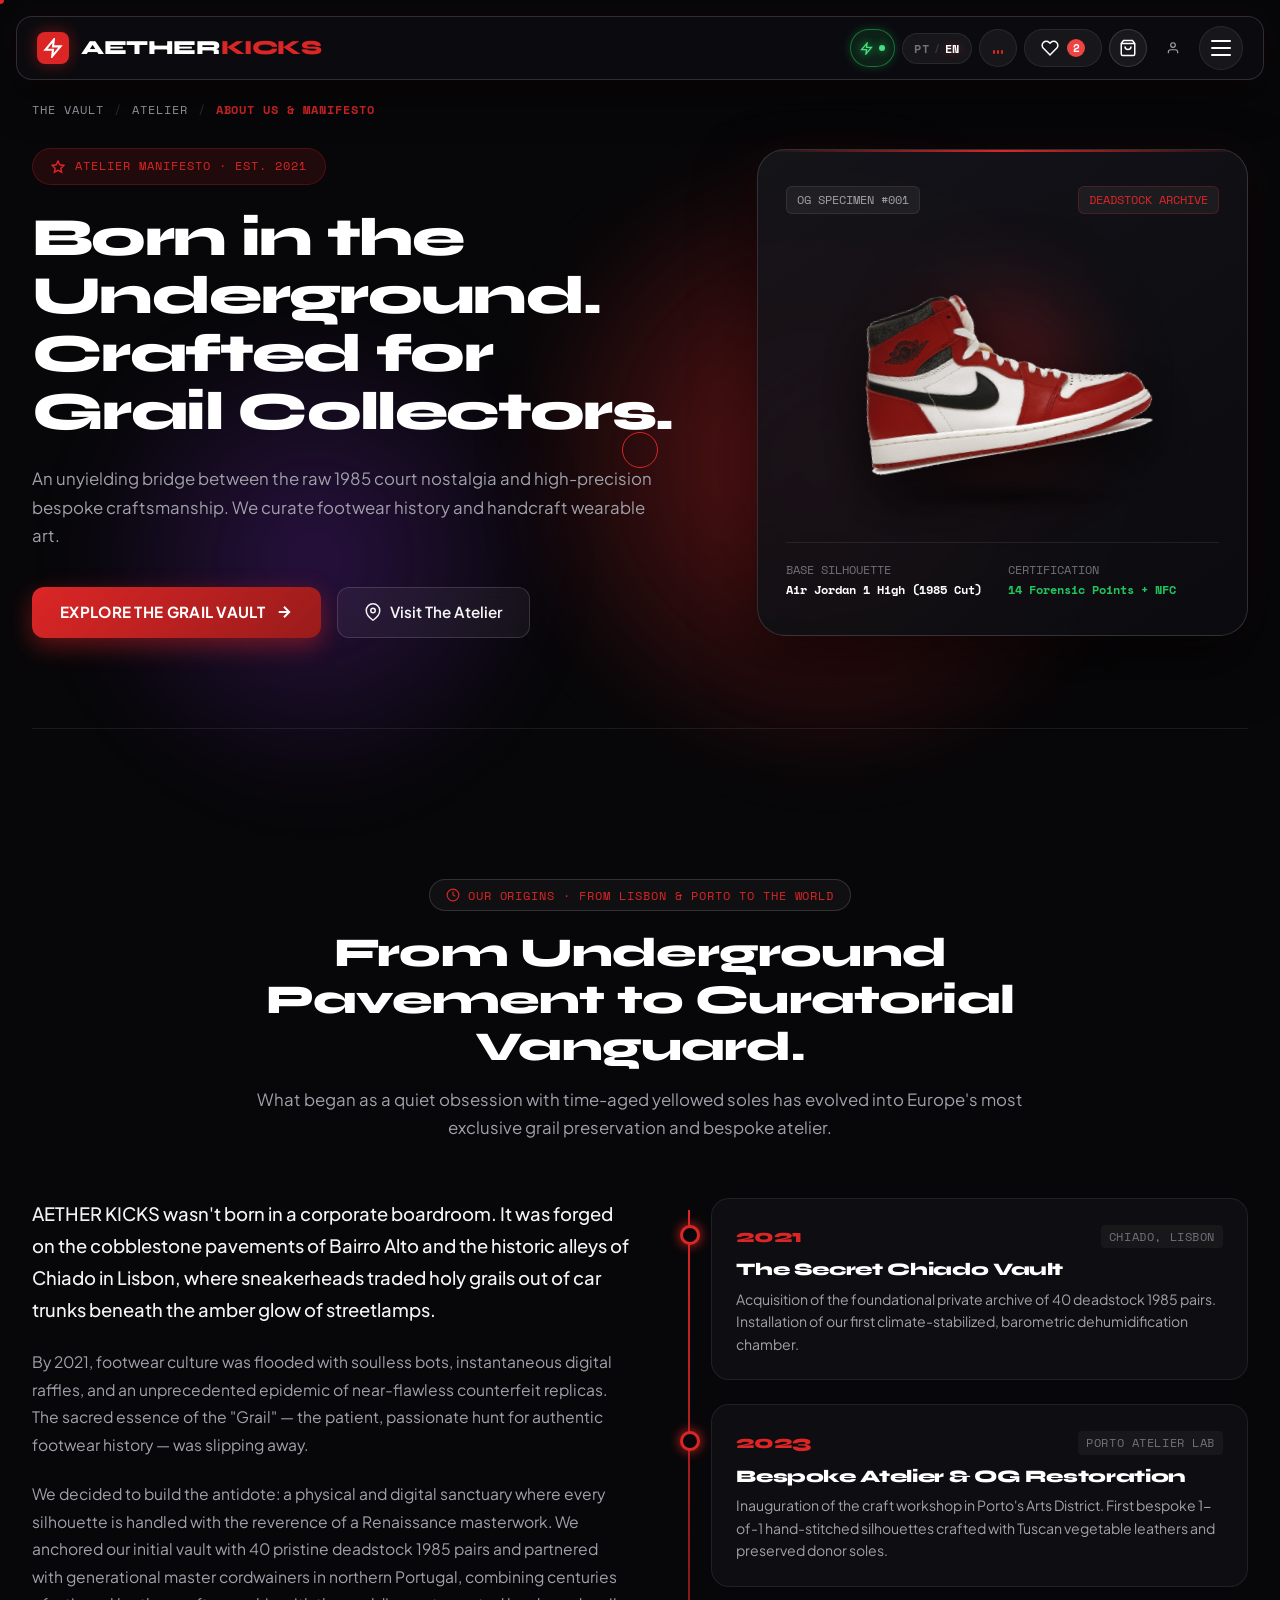
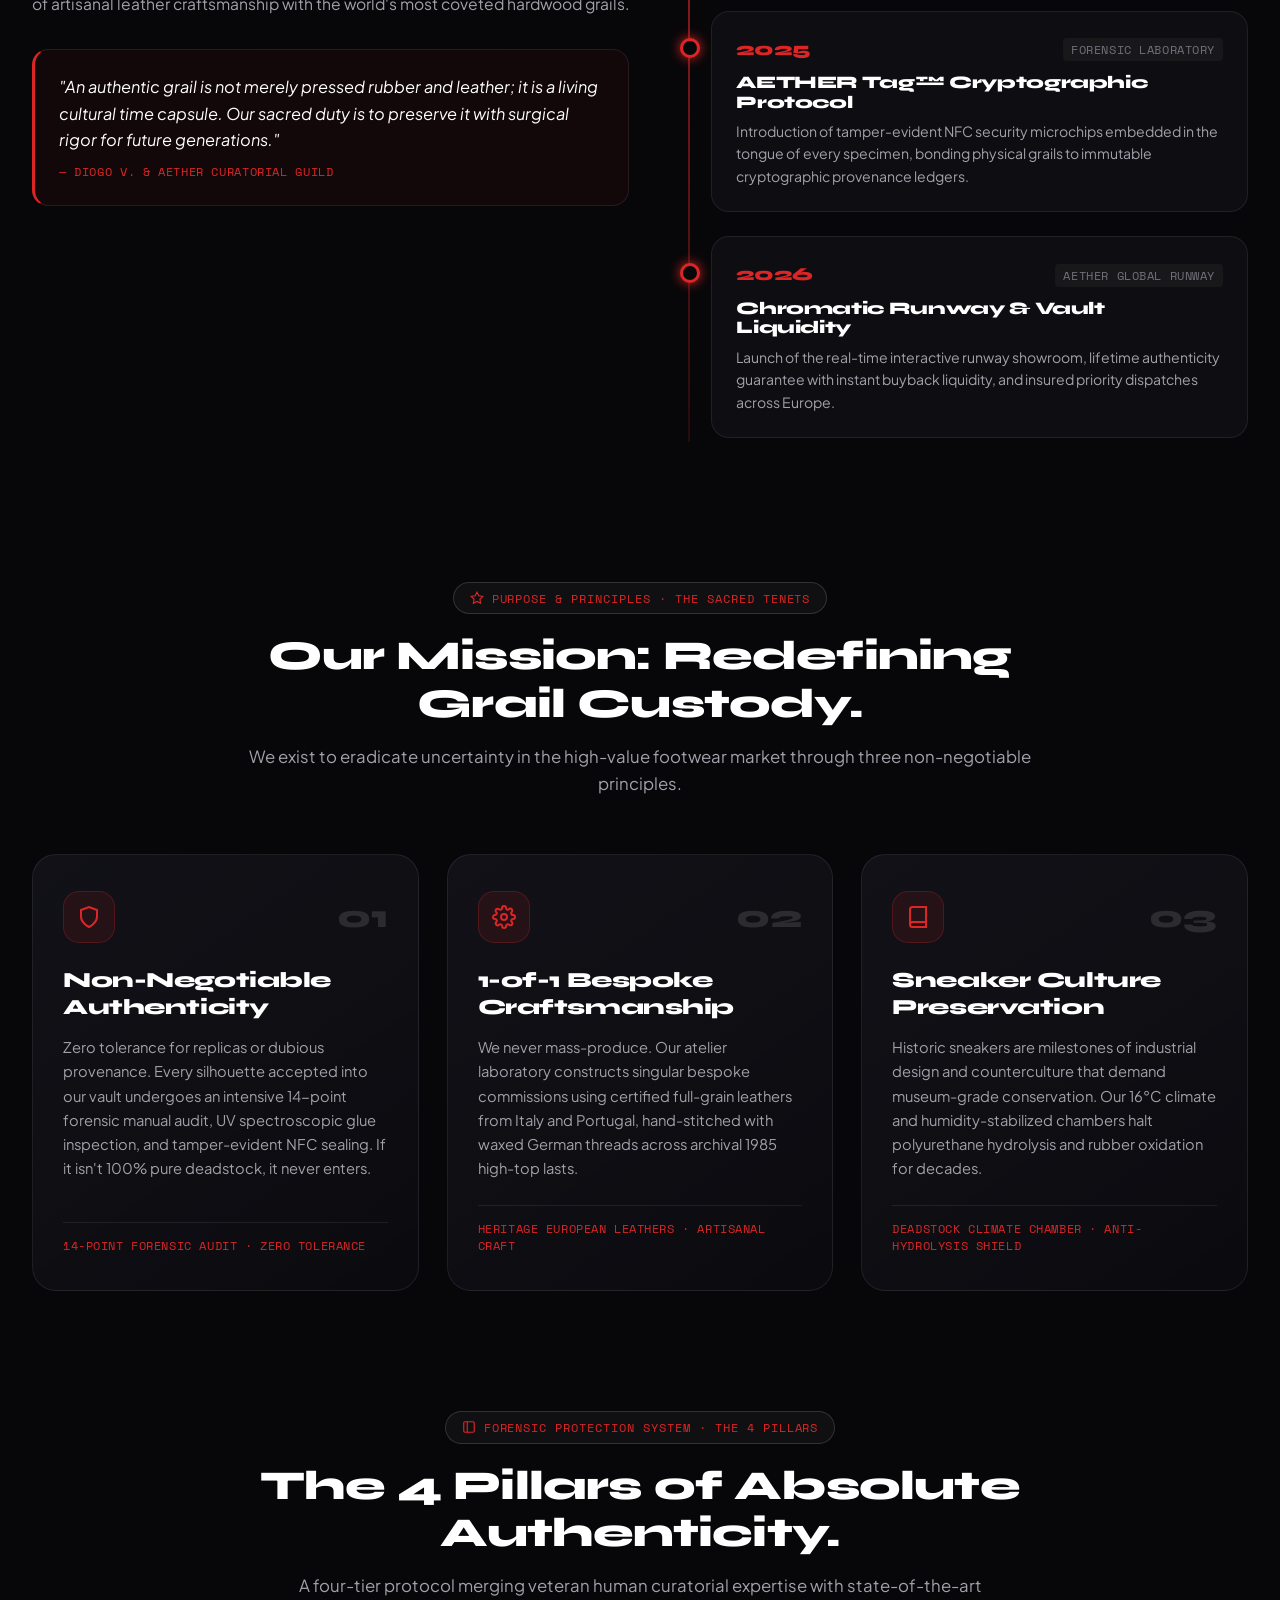
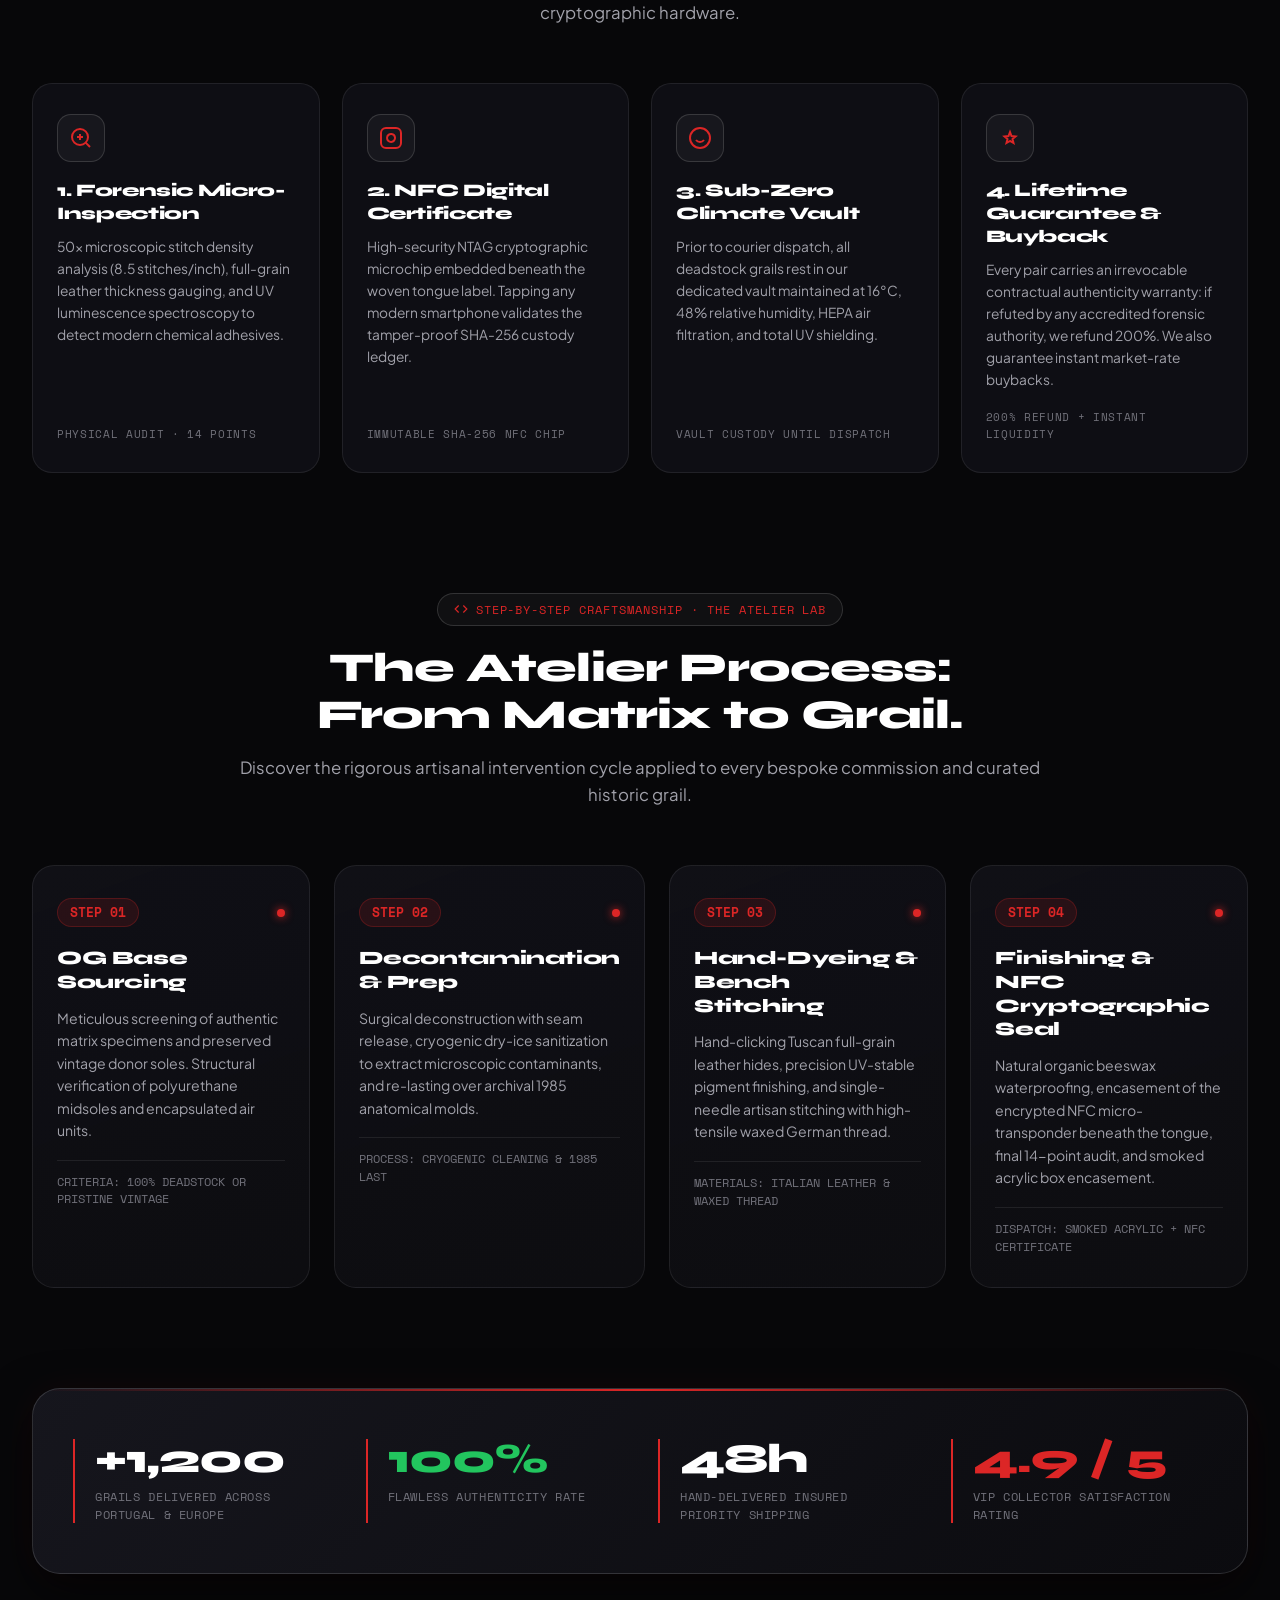
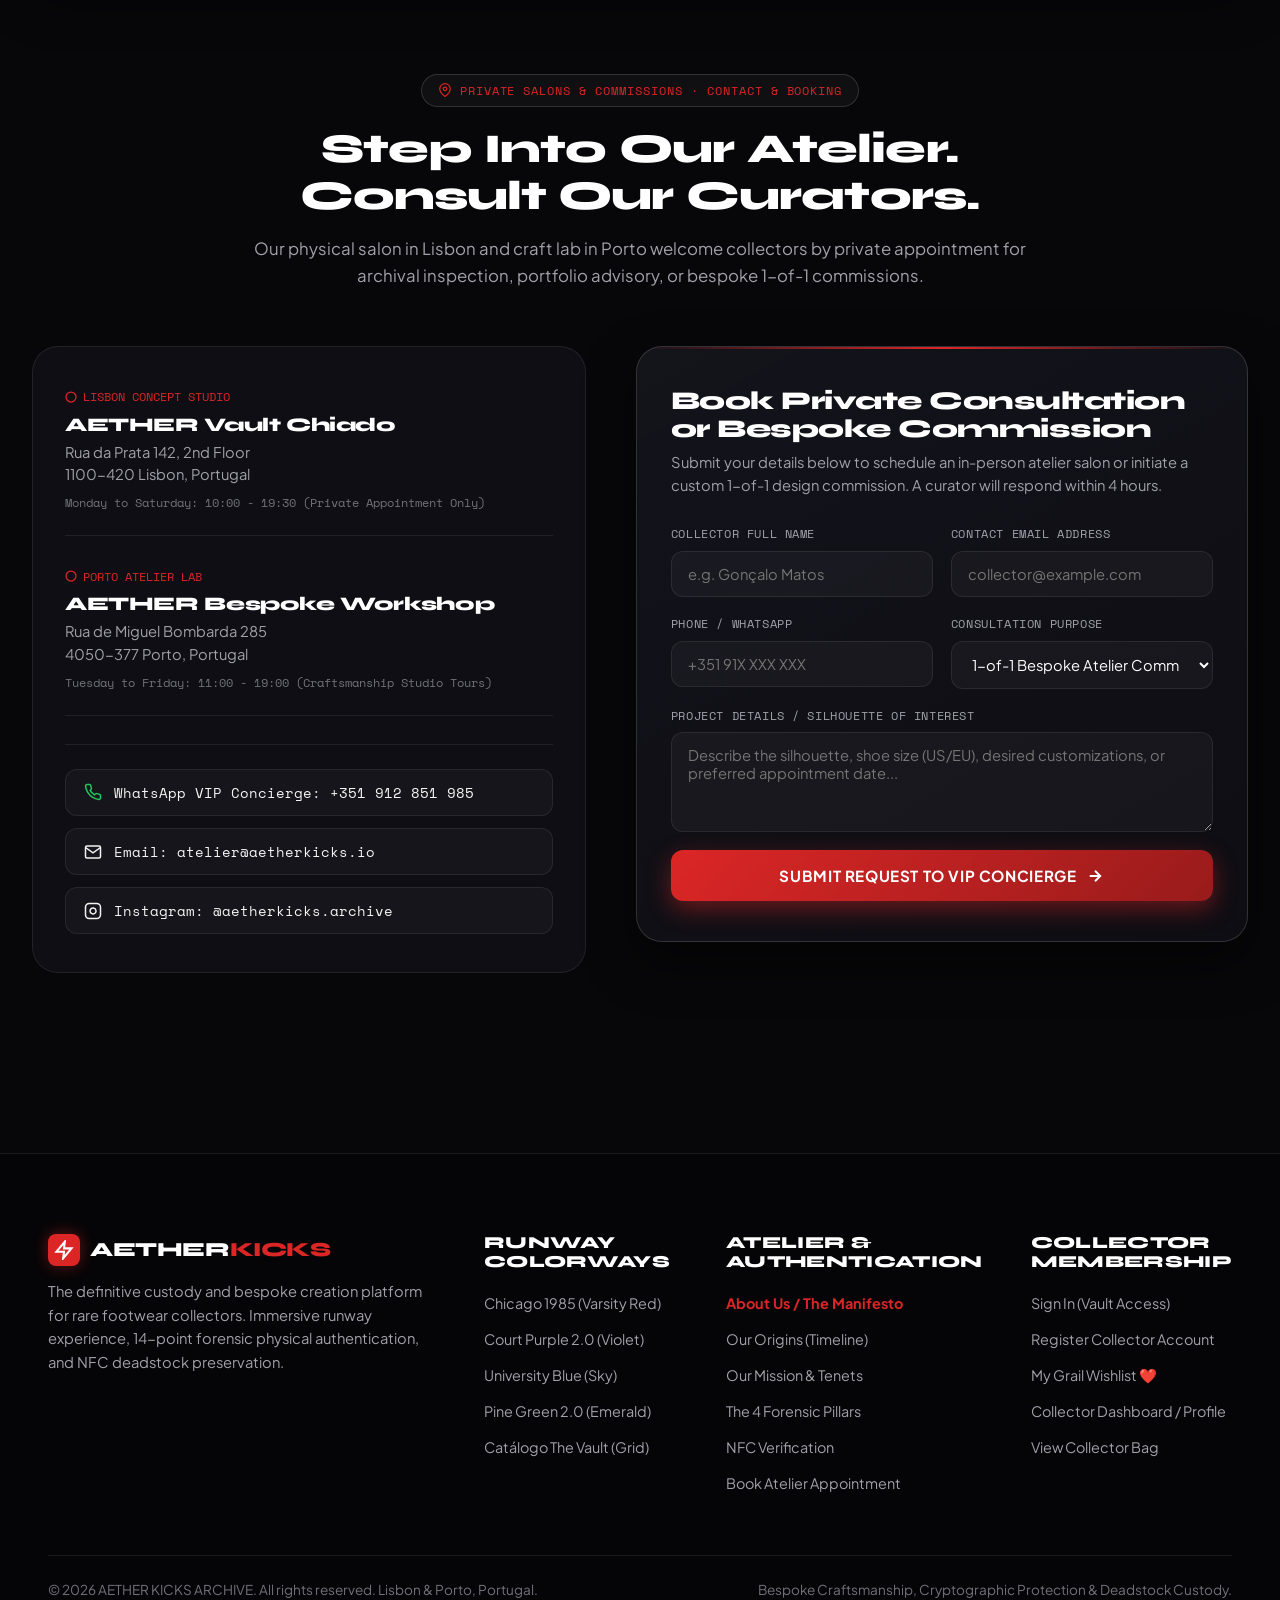
==== commit 999b7800: "feat: add performance mode toggle (default ON), remove nav links text from top bar, and enable conti" ====
--- a/about.html
+++ b/about.html
@@ -32,18 +32,15 @@
       </a>
     </div>
 
-    <!-- Desktop Navigation Links -->
-    <ul class="nav-links">
-      <li><a href="index.html#section-chicago" class="nav-link" data-i18n="nav_runway">Vault</a></li>
-      <li><a href="index.html#square-grid-vault" class="nav-link" data-i18n="nav_grid">Archive</a></li>
-      <li><a href="index.html#customizer-lab" class="nav-link" data-i18n="nav_lab">Bespoke Lab</a></li>
-      <li><a href="index.html#hype-drops" class="nav-link" data-i18n="nav_drops">Drops</a></li>
-      <li><a href="index.html#market-analytics" class="nav-link" data-i18n="nav_analytics">Analytics</a></li>
-      <li><a href="about.html" class="nav-link active" data-i18n="nav_about">About Us</a></li>
-    </ul>
-
     <!-- Right Header Actions -->
     <div class="nav-actions">
+      <!-- Luxury Performance Mode Switcher -->
+      <button id="btn-perf-toggle" class="btn-perf-toggle active" onclick="window.togglePerformanceMode ? window.togglePerformanceMode() : null" title="Modo Desempenho / Performance Mode" aria-label="Toggle Performance Mode">
+        <svg class="perf-icon" width="13" height="13" viewBox="0 0 24 24" fill="none" stroke="currentColor" stroke-width="2.5"><polygon points="13 2 3 14 12 14 11 22 21 10 12 10 13 2"/></svg>
+        <span class="perf-text" data-i18n="nav_perf_on">PERF: ON</span>
+        <span class="perf-indicator-dot"></span>
+      </button>
+
       <!-- Luxury Bilingual Language Switcher -->
       <button id="btn-lang-toggle" class="btn-lang-toggle" onclick="window.i18n ? window.i18n.toggleLanguage() : null" title="Mudar Idioma / Switch Language" aria-label="Switch Language">
         <span class="lang-code active" data-lang="pt">PT</span>
@@ -127,6 +124,16 @@
         <span class="lang-code active" data-lang="pt">PT</span>
         <span class="lang-divider">/</span>
         <span class="lang-code" data-lang="en">EN</span>
+      </button>
+    </div>
+
+    <!-- Performance Mode Switcher inside Drawer -->
+    <div class="drawer-perf-box">
+      <div class="drawer-perf-label" data-i18n="drawer_perf_mode">Modo Desempenho / Performance</div>
+      <button id="drawer-btn-perf-toggle" class="btn-perf-toggle active" onclick="window.togglePerformanceMode ? window.togglePerformanceMode() : null" title="Alternar Modo Desempenho" aria-label="Toggle Performance Mode">
+        <svg class="perf-icon" width="13" height="13" viewBox="0 0 24 24" fill="none" stroke="currentColor" stroke-width="2.5"><polygon points="13 2 3 14 12 14 11 22 21 10 12 10 13 2"/></svg>
+        <span class="perf-text" data-i18n="nav_perf_on">PERF: ON</span>
+        <span class="perf-indicator-dot"></span>
       </button>
     </div>
 
--- a/assets/css/global.css
+++ b/assets/css/global.css
@@ -43,7 +43,7 @@
 }
 
 :root {
-  /* Default Theme Variables (Dynamically altered by scroll/page) */
+  /* Default Theme Variables (Dynamically coordinated by active shoe section) */
   --theme-primary: #dc2626;
   --theme-secondary: #991b1b;
   --theme-glow: rgba(220, 38, 38, 0.45);
@@ -51,7 +51,6 @@
   --theme-surface-glow: rgba(220, 38, 38, 0.06);
   --theme-bg-base: #080608;
   --theme-card-border: rgba(220, 38, 38, 0.25);
-  transition: --theme-primary 0.35s ease, --theme-secondary 0.35s ease, --theme-glow 0.35s ease, --theme-glow-soft 0.35s ease, --theme-surface-glow 0.35s ease, --theme-card-border 0.35s ease, --theme-bg-base 0.35s ease;
   
   /* Constant Base Colors */
   --bg-dark: #070709;
@@ -88,6 +87,88 @@
                       box-shadow 0.7s cubic-bezier(0.16, 1, 0.3, 1);
 }
 
+/* ==========================================================================
+   SCOPED COLORWAY THEMES (ZERO DOM THRASHING & ZERO COMPOSITOR STUTTER)
+   ========================================================================== */
+[data-active-theme="chicago"] {
+  --theme-primary: #dc2626;
+  --theme-secondary: #991b1b;
+  --theme-glow: rgba(220, 38, 38, 0.45);
+  --theme-glow-soft: rgba(220, 38, 38, 0.15);
+  --theme-surface-glow: rgba(220, 38, 38, 0.06);
+  --theme-card-border: rgba(220, 38, 38, 0.25);
+  --theme-bg-base: #0c0508;
+}
+
+[data-active-theme="purple"] {
+  --theme-primary: #9333ea;
+  --theme-secondary: #6b21a8;
+  --theme-glow: rgba(147, 51, 234, 0.45);
+  --theme-glow-soft: rgba(147, 51, 234, 0.15);
+  --theme-surface-glow: rgba(147, 51, 234, 0.06);
+  --theme-card-border: rgba(147, 51, 234, 0.25);
+  --theme-bg-base: #090310;
+}
+
+[data-active-theme="blue"] {
+  --theme-primary: #0284c7;
+  --theme-secondary: #0369a1;
+  --theme-glow: rgba(2, 132, 199, 0.45);
+  --theme-glow-soft: rgba(2, 132, 199, 0.15);
+  --theme-surface-glow: rgba(2, 132, 199, 0.06);
+  --theme-card-border: rgba(2, 132, 199, 0.25);
+  --theme-bg-base: #030914;
+}
+
+[data-active-theme="green"] {
+  --theme-primary: #16a34a;
+  --theme-secondary: #15803d;
+  --theme-glow: rgba(22, 163, 74, 0.45);
+  --theme-glow-soft: rgba(22, 163, 74, 0.15);
+  --theme-surface-glow: rgba(22, 163, 74, 0.06);
+  --theme-card-border: rgba(22, 163, 74, 0.25);
+  --theme-bg-base: #030d06;
+}
+
+[data-active-theme="orange"] {
+  --theme-primary: #ea580c;
+  --theme-secondary: #c2410c;
+  --theme-glow: rgba(234, 88, 12, 0.45);
+  --theme-glow-soft: rgba(234, 88, 12, 0.15);
+  --theme-surface-glow: rgba(234, 88, 12, 0.06);
+  --theme-card-border: rgba(234, 88, 12, 0.25);
+  --theme-bg-base: #120702;
+}
+
+[data-active-theme="shadow"] {
+  --theme-primary: #a1a1aa;
+  --theme-secondary: #3f3f46;
+  --theme-glow: rgba(161, 161, 170, 0.4);
+  --theme-glow-soft: rgba(161, 161, 170, 0.14);
+  --theme-surface-glow: rgba(161, 161, 170, 0.05);
+  --theme-card-border: rgba(161, 161, 170, 0.25);
+  --theme-bg-base: #08080a;
+}
+
+/* UI Elements transition their visual properties smoothly on section theme change */
+.nav-brand span,
+.brand-icon,
+.btn-primary,
+.btn-secondary,
+.btn-icon,
+.badge-pill,
+.glass-panel,
+.form-input,
+.runway-dot,
+.stage-colorway-label,
+.stage-colorway-label::before,
+.sound-bar {
+  transition: color 0.5s cubic-bezier(0.16, 1, 0.3, 1),
+              background 0.5s cubic-bezier(0.16, 1, 0.3, 1),
+              border-color 0.5s cubic-bezier(0.16, 1, 0.3, 1),
+              box-shadow 0.5s cubic-bezier(0.16, 1, 0.3, 1);
+}
+
 /* Base Reset */
 *, *::before, *::after {
   box-sizing: border-box;
@@ -163,20 +244,92 @@
   outline: none;
 }
 
-/* Ambient Backdrop Glow Orbs - GPU Accelerated */
+/* Ambient Backdrop Glow Orbs - Decoupled GPU Accelerated */
 .ambient-glow-layer {
   position: fixed;
   inset: 0;
   pointer-events: none;
   z-index: 0;
   overflow: hidden;
-  opacity: 0.75;
-  transition: opacity 0.8s ease;
   transform: translateZ(0);
   -webkit-transform: translateZ(0);
   backface-visibility: hidden;
   -webkit-backface-visibility: hidden;
-  will-change: transform;
+  contain: strict;
+}
+
+.glow-backdrop {
+  position: absolute;
+  inset: 0;
+  opacity: 0;
+  transition: opacity 0.7s cubic-bezier(0.16, 1, 0.3, 1);
+  will-change: opacity;
+  transform: translateZ(0);
+  -webkit-transform: translateZ(0);
+  pointer-events: none;
+}
+
+.glow-backdrop.active {
+  opacity: 0.75;
+}
+
+/* Continuous Dynamic Lighting in Ultra Mode (data-perf-mode="off") */
+html[data-perf-mode="off"] .glow-backdrop {
+  display: none !important;
+}
+html[data-perf-mode="off"] .glow-backdrop:first-child {
+  display: block !important;
+  opacity: 0.75 !important;
+  transition: none !important;
+}
+html[data-perf-mode="off"] .glow-backdrop .glow-orb-primary {
+  background: radial-gradient(circle, var(--theme-glow) 0%, rgba(255, 255, 255, 0.02) 40%, transparent 70%) !important;
+}
+html[data-perf-mode="off"] .glow-backdrop .glow-orb-secondary {
+  background: radial-gradient(circle, var(--theme-glow-soft) 0%, rgba(255, 255, 255, 0.01) 40%, transparent 70%) !important;
+}
+
+/* Static, permanently-cached GPU gradient textures per backdrop (Performance Mode ON) */
+.glow-backdrop[data-theme="chicago"] .glow-orb-primary {
+  background: radial-gradient(circle, rgba(220, 38, 38, 0.5) 0%, rgba(255, 255, 255, 0.02) 40%, transparent 70%);
+}
+.glow-backdrop[data-theme="chicago"] .glow-orb-secondary {
+  background: radial-gradient(circle, rgba(220, 38, 38, 0.18) 0%, rgba(255, 255, 255, 0.01) 40%, transparent 70%);
+}
+
+.glow-backdrop[data-theme="purple"] .glow-orb-primary {
+  background: radial-gradient(circle, rgba(147, 51, 234, 0.5) 0%, rgba(255, 255, 255, 0.02) 40%, transparent 70%);
+}
+.glow-backdrop[data-theme="purple"] .glow-orb-secondary {
+  background: radial-gradient(circle, rgba(147, 51, 234, 0.18) 0%, rgba(255, 255, 255, 0.01) 40%, transparent 70%);
+}
+
+.glow-backdrop[data-theme="blue"] .glow-orb-primary {
+  background: radial-gradient(circle, rgba(2, 132, 199, 0.5) 0%, rgba(255, 255, 255, 0.02) 40%, transparent 70%);
+}
+.glow-backdrop[data-theme="blue"] .glow-orb-secondary {
+  background: radial-gradient(circle, rgba(2, 132, 199, 0.18) 0%, rgba(255, 255, 255, 0.01) 40%, transparent 70%);
+}
+
+.glow-backdrop[data-theme="green"] .glow-orb-primary {
+  background: radial-gradient(circle, rgba(22, 163, 74, 0.5) 0%, rgba(255, 255, 255, 0.02) 40%, transparent 70%);
+}
+.glow-backdrop[data-theme="green"] .glow-orb-secondary {
+  background: radial-gradient(circle, rgba(22, 163, 74, 0.18) 0%, rgba(255, 255, 255, 0.01) 40%, transparent 70%);
+}
+
+.glow-backdrop[data-theme="orange"] .glow-orb-primary {
+  background: radial-gradient(circle, rgba(234, 88, 12, 0.5) 0%, rgba(255, 255, 255, 0.02) 40%, transparent 70%);
+}
+.glow-backdrop[data-theme="orange"] .glow-orb-secondary {
+  background: radial-gradient(circle, rgba(234, 88, 12, 0.18) 0%, rgba(255, 255, 255, 0.01) 40%, transparent 70%);
+}
+
+.glow-backdrop[data-theme="shadow"] .glow-orb-primary {
+  background: radial-gradient(circle, rgba(161, 161, 170, 0.45) 0%, rgba(255, 255, 255, 0.02) 40%, transparent 70%);
+}
+.glow-backdrop[data-theme="shadow"] .glow-orb-secondary {
+  background: radial-gradient(circle, rgba(161, 161, 170, 0.16) 0%, rgba(255, 255, 255, 0.01) 40%, transparent 70%);
 }
 
 .glow-orb-primary {
@@ -253,8 +406,12 @@
   .glow-orb-secondary {
     width: 320px !important;
     height: 320px !important;
-    filter: blur(40px) !important;
-    -webkit-filter: blur(40px) !important;
+    filter: blur(28px) !important;
+    -webkit-filter: blur(28px) !important;
+    opacity: 0.55 !important;
+  }
+
+  .glow-backdrop.active {
     opacity: 0.55 !important;
   }
 
--- a/assets/css/store.css
+++ b/assets/css/store.css
@@ -130,6 +130,8 @@
   padding: 0;
   flex-shrink: 1;
   min-width: 0;
+  max-width: 100%;
+  overflow: hidden;
   white-space: nowrap;
 }
 
@@ -169,6 +171,7 @@
   gap: 8px;
   flex-shrink: 0;
   white-space: nowrap;
+  z-index: 2;
 }
 
 /* Audio Synthesizer Wave Button */
@@ -257,6 +260,89 @@
   margin: 0 1px;
 }
 
+/* Luxury Performance Mode Toggle Button */
+.btn-perf-toggle {
+  display: inline-flex;
+  align-items: center;
+  gap: 6px;
+  background: rgba(255, 255, 255, 0.05);
+  border: 1px solid var(--border-glass);
+  padding: 6px 11px;
+  border-radius: 999px;
+  color: var(--text-muted);
+  font-family: var(--font-mono);
+  font-size: 0.73rem;
+  font-weight: 700;
+  letter-spacing: 0.06em;
+  cursor: pointer;
+  transition: all var(--transition-fast);
+  white-space: nowrap;
+  user-select: none;
+  flex-shrink: 0;
+}
+
+.btn-perf-toggle:hover {
+  border-color: var(--border-glass-light);
+  background: rgba(255, 255, 255, 0.09);
+  color: var(--text-white);
+}
+
+.btn-perf-toggle.active {
+  border-color: rgba(34, 197, 94, 0.5);
+  background: rgba(34, 197, 94, 0.12);
+  color: #4ade80;
+  box-shadow: 0 0 10px rgba(34, 197, 94, 0.25);
+}
+
+.btn-perf-toggle:not(.active) {
+  border-color: rgba(168, 85, 247, 0.5);
+  background: rgba(168, 85, 247, 0.12);
+  color: #c084fc;
+  box-shadow: 0 0 10px rgba(168, 85, 247, 0.25);
+}
+
+.btn-perf-toggle .perf-icon {
+  flex-shrink: 0;
+  transition: transform var(--transition-fast);
+}
+
+.btn-perf-toggle.active .perf-icon {
+  stroke: #4ade80;
+  filter: drop-shadow(0 0 4px #22c55e);
+}
+
+.btn-perf-toggle:not(.active) .perf-icon {
+  stroke: #a855f7;
+  filter: drop-shadow(0 0 4px #9333ea);
+}
+
+.perf-indicator-dot {
+  width: 6px;
+  height: 6px;
+  border-radius: 50%;
+  background: #4ade80;
+  box-shadow: 0 0 8px #22c55e;
+  display: inline-block;
+  flex-shrink: 0;
+  animation: perfPulse 2s infinite ease-in-out;
+}
+
+.btn-perf-toggle:not(.active) .perf-indicator-dot {
+  background: #c084fc;
+  box-shadow: 0 0 8px #9333ea;
+  animation: ultraPulse 2s infinite ease-in-out;
+}
+
+@keyframes perfPulse {
+  0%, 100% { transform: scale(1); opacity: 1; }
+  50% { transform: scale(1.3); opacity: 0.65; }
+}
+
+@keyframes ultraPulse {
+  0%, 100% { transform: scale(1); opacity: 1; }
+  50% { transform: scale(1.3); opacity: 0.65; }
+}
+
 /* Nav Cart Button */
 .btn-nav-cart {
   position: relative;
@@ -344,55 +430,26 @@
   filter: brightness(1.1);
 }
 
-/* Strict Responsive Navigation Breakpoints */
-@media (max-width: 1360px) {
-  .nav-links {
-    gap: 12px;
-  }
-  .nav-actions {
-    gap: 6px;
-  }
-}
-
-@media (max-width: 1260px) {
-  .nav-links {
-    display: none !important;
-  }
-}
-
-@media (max-width: 1080px) {
-  .store-nav {
-    padding: 0 14px;
-    gap: 10px;
-  }
-
-  .nav-brand {
-    font-size: 1.15rem;
-    gap: 8px;
-  }
-
-  .brand-icon {
-    width: 28px;
-    height: 28px;
-  }
-
-  .nav-actions {
-    gap: 8px;
-  }
-
-  /* Collapse button text to sleek luxury icon pills at 1080px */
+/* Strict Responsive Navigation Breakpoints (Zero Element Overlap Guarantee) */
+@media (max-width: 1400px) {
+  /* Collapse text labels in right actions to sleek luxury icon pills before nav-links can crowd */
   #btn-sound-toggle > span,
   .btn-sound-toggle > span,
   .btn-nav-wishlist > span:not(.wishlist-badge-count),
   .btn-nav-cart > span:not(.cart-badge-count),
-  .btn-nav-login > span {
+  .btn-nav-login > span,
+  #btn-perf-toggle > span.perf-text,
+  .btn-perf-toggle > span.perf-text,
+  #btn-perf-toggle > span.perf-label,
+  .btn-perf-toggle > span.perf-label {
     display: none !important;
   }
 
   .btn-sound-toggle,
   .btn-nav-wishlist,
   .btn-nav-cart,
-  .btn-nav-login {
+  .btn-nav-login,
+  .btn-perf-toggle {
     min-width: 38px;
     height: 38px;
     padding: 0 9px;
@@ -402,6 +459,40 @@
     justify-content: center;
   }
 
+  .nav-links {
+    gap: 12px;
+  }
+  .nav-actions {
+    gap: 7px;
+  }
+}
+
+@media (max-width: 1220px) {
+  .nav-links {
+    display: none !important;
+  }
+}
+
+@media (max-width: 1080px) {
+  .store-nav {
+    padding: 0 14px;
+    gap: 10px;
+  }
+
+  .nav-brand {
+    font-size: 1.15rem;
+    gap: 8px;
+  }
+
+  .brand-icon {
+    width: 28px;
+    height: 28px;
+  }
+
+  .nav-actions {
+    gap: 8px;
+  }
+
   .btn-hamburger,
   .btn-hamburger-toggle,
   #btn-hamburger-toggle {
@@ -414,7 +505,7 @@
 
 /* Breakpoint <= 900px (Addresses 700px - 900px):
    Keep ONLY essentials in top bar: Brand, Wishlist, Cart, Hamburger Toggle.
-   Non-essentials (Language Switcher, Sound Toggle, Profile, Presentation switcher)
+   Non-essentials (Language Switcher, Sound Toggle, Performance Mode, Profile, Presentation switcher)
    are moved to the luxury slide-out drawer connected to the hamburger button.
    Guarantees the hamburger NEVER disappears or clips between 700px and 900px. */
 @media (max-width: 900px) {
@@ -423,6 +514,8 @@
   .store-nav .btn-lang-toggle,
   .store-nav #btn-sound-toggle,
   .store-nav .btn-sound-toggle,
+  .store-nav #btn-perf-toggle,
+  .store-nav .btn-perf-toggle,
   .store-nav .nav-auth-group {
     display: none !important;
   }
@@ -821,6 +914,8 @@
   -webkit-transform: translateZ(0);
   backface-visibility: hidden;
   -webkit-backface-visibility: hidden;
+  content-visibility: auto;
+  contain-intrinsic-size: 100vh;
 }
 
 /* Giant Watermark Typography in Background of Each Section */
@@ -947,7 +1042,7 @@
   perspective: 1400px;
 }
 
-/* Floating Aura Halo */
+/* Floating Aura Halo - Scoped & Hardware-Cached Gradient Falloff */
 .shoe-runway-halo {
   position: absolute;
   top: 50%;
@@ -956,12 +1051,30 @@
   width: 480px;
   height: 480px;
   border-radius: 50%;
-  background: radial-gradient(circle, var(--theme-glow) 0%, transparent 70%);
-  filter: blur(75px);
+  background: radial-gradient(circle, var(--section-glow, var(--theme-glow)) 0%, rgba(255, 255, 255, 0.02) 25%, transparent 68%);
   z-index: 2;
   pointer-events: none;
   animation: haloPulse 6s ease-in-out infinite alternate;
   will-change: transform;
+}
+
+.runway-section[data-theme="chicago"] .shoe-runway-halo {
+  --section-glow: rgba(220, 38, 38, 0.55);
+}
+.runway-section[data-theme="purple"] .shoe-runway-halo {
+  --section-glow: rgba(147, 51, 234, 0.55);
+}
+.runway-section[data-theme="blue"] .shoe-runway-halo {
+  --section-glow: rgba(2, 132, 199, 0.55);
+}
+.runway-section[data-theme="green"] .shoe-runway-halo {
+  --section-glow: rgba(22, 163, 74, 0.55);
+}
+.runway-section[data-theme="orange"] .shoe-runway-halo {
+  --section-glow: rgba(234, 88, 12, 0.55);
+}
+.runway-section[data-theme="shadow"] .shoe-runway-halo {
+  --section-glow: rgba(161, 161, 170, 0.45);
 }
 
 @keyframes haloPulse {
@@ -3376,6 +3489,40 @@
   box-sizing: border-box;
 }
 
+/* Performance Mode Drawer Controls Box */
+.drawer-perf-box {
+  display: flex;
+  align-items: center;
+  justify-content: space-between;
+  padding: 10px 14px;
+  background: rgba(255, 255, 255, 0.03);
+  border: 1px solid var(--border-glass);
+  border-radius: 12px;
+  margin-bottom: 16px;
+  width: 100%;
+  box-sizing: border-box;
+  flex-shrink: 0;
+}
+
+.drawer-perf-label {
+  font-family: var(--font-mono);
+  font-size: 0.74rem;
+  font-weight: 700;
+  color: var(--text-secondary);
+  letter-spacing: 0.05em;
+  text-transform: uppercase;
+}
+
+.drawer-perf-box .btn-perf-toggle {
+  display: inline-flex !important;
+  padding: 6px 14px;
+  border-radius: 999px;
+  font-family: var(--font-mono);
+  font-size: 0.76rem;
+  cursor: pointer;
+  box-sizing: border-box;
+}
+
 .hamburger-menu-links {
   list-style: none;
   display: flex;
@@ -6895,13 +7042,15 @@
     font-size: 0.70rem !important;
   }
 
-  /* 6. Drawer Lang Box & Presentation Box harmonization */
-  .drawer-lang-box {
+  /* 6. Drawer Lang Box, Perf Box & Presentation Box harmonization */
+  .drawer-lang-box,
+  .drawer-perf-box {
     padding: 8px 10px !important;
     gap: 8px !important;
   }
 
-  .drawer-lang-label {
+  .drawer-lang-label,
+  .drawer-perf-label {
     font-size: 0.68rem !important;
   }
 
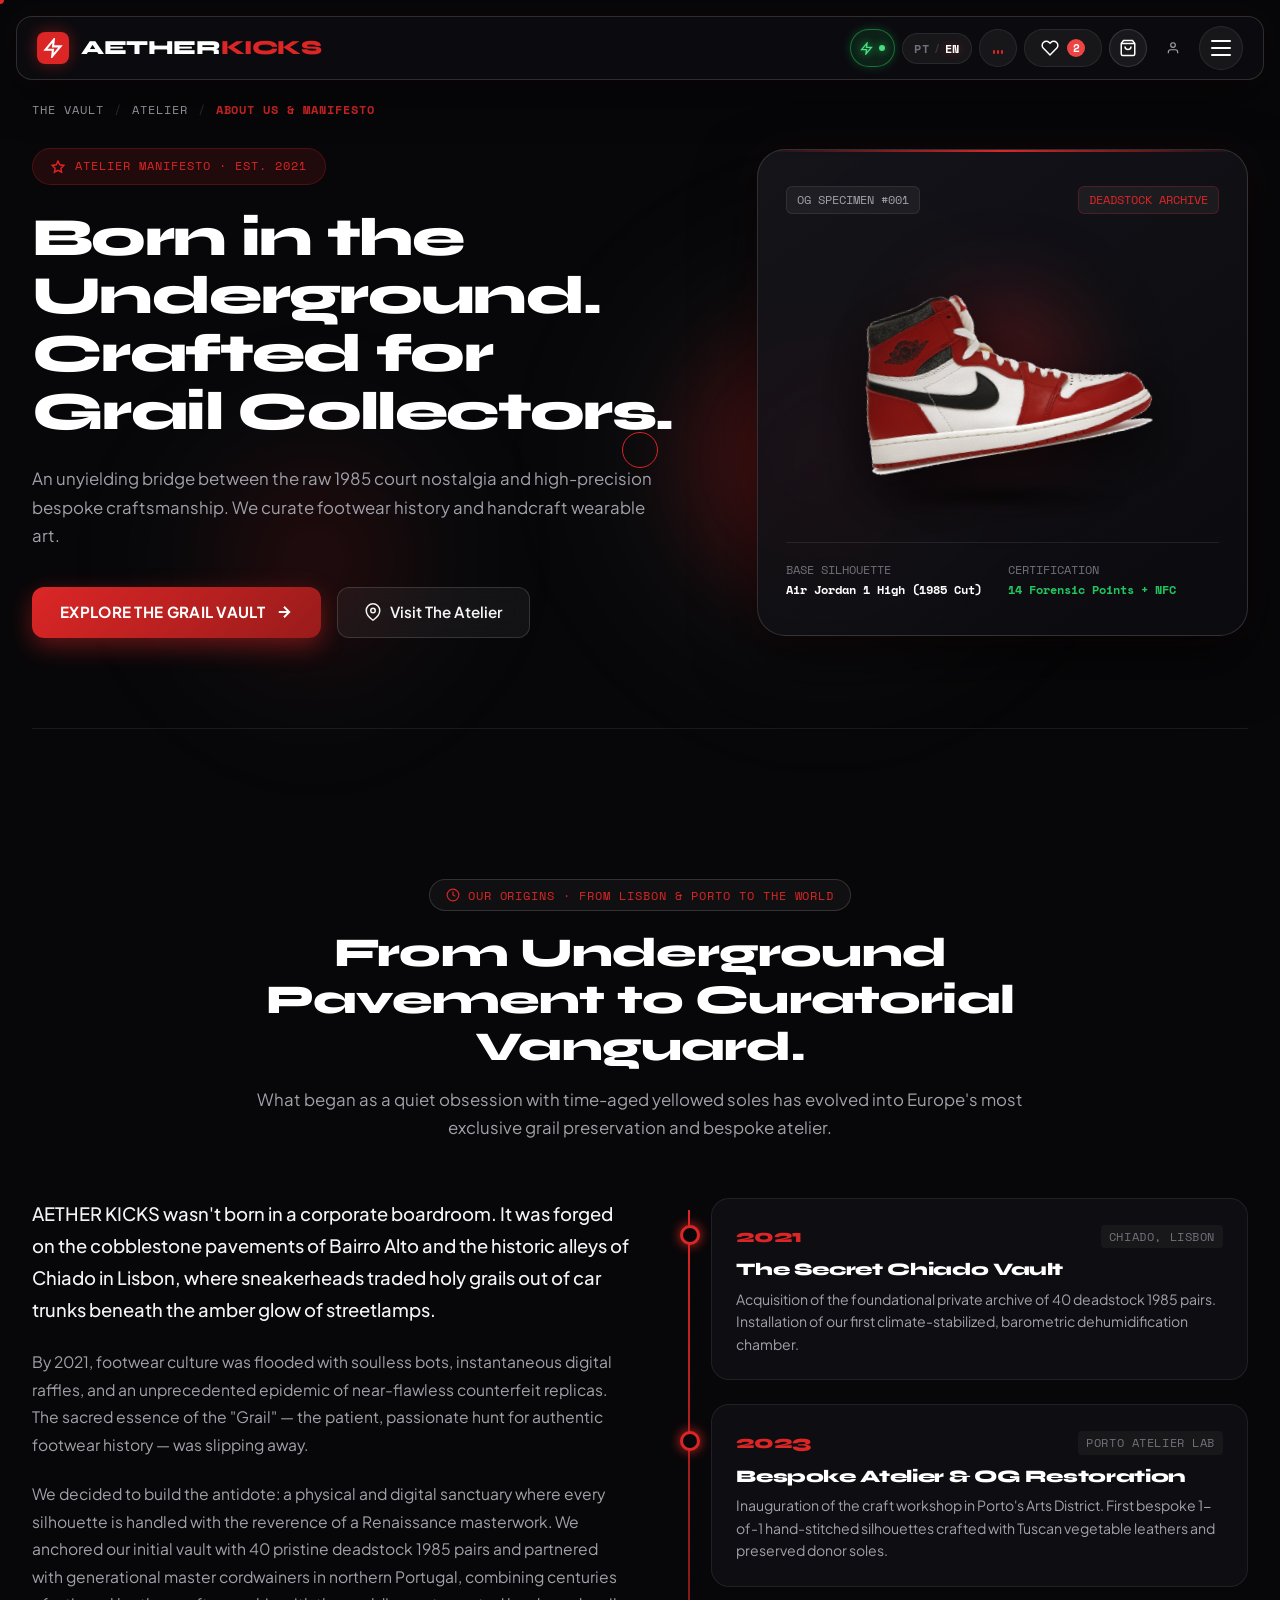
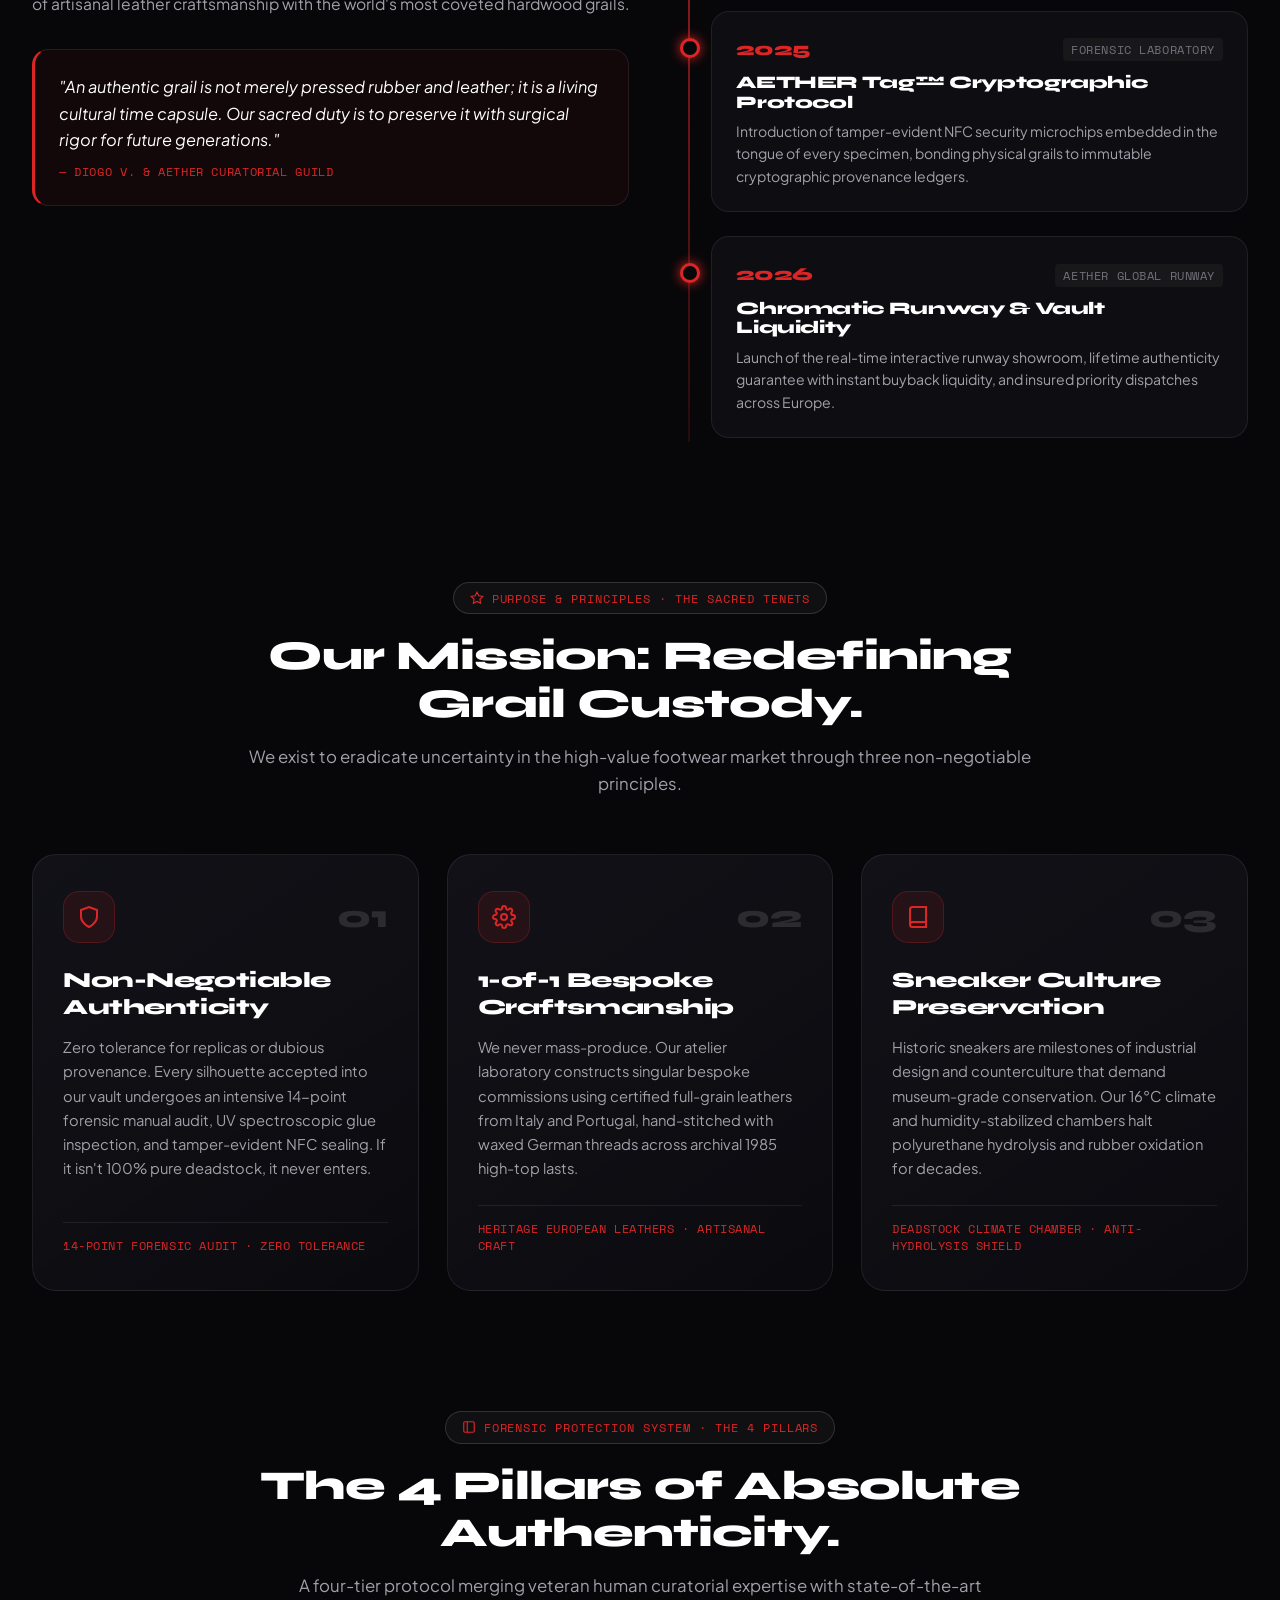
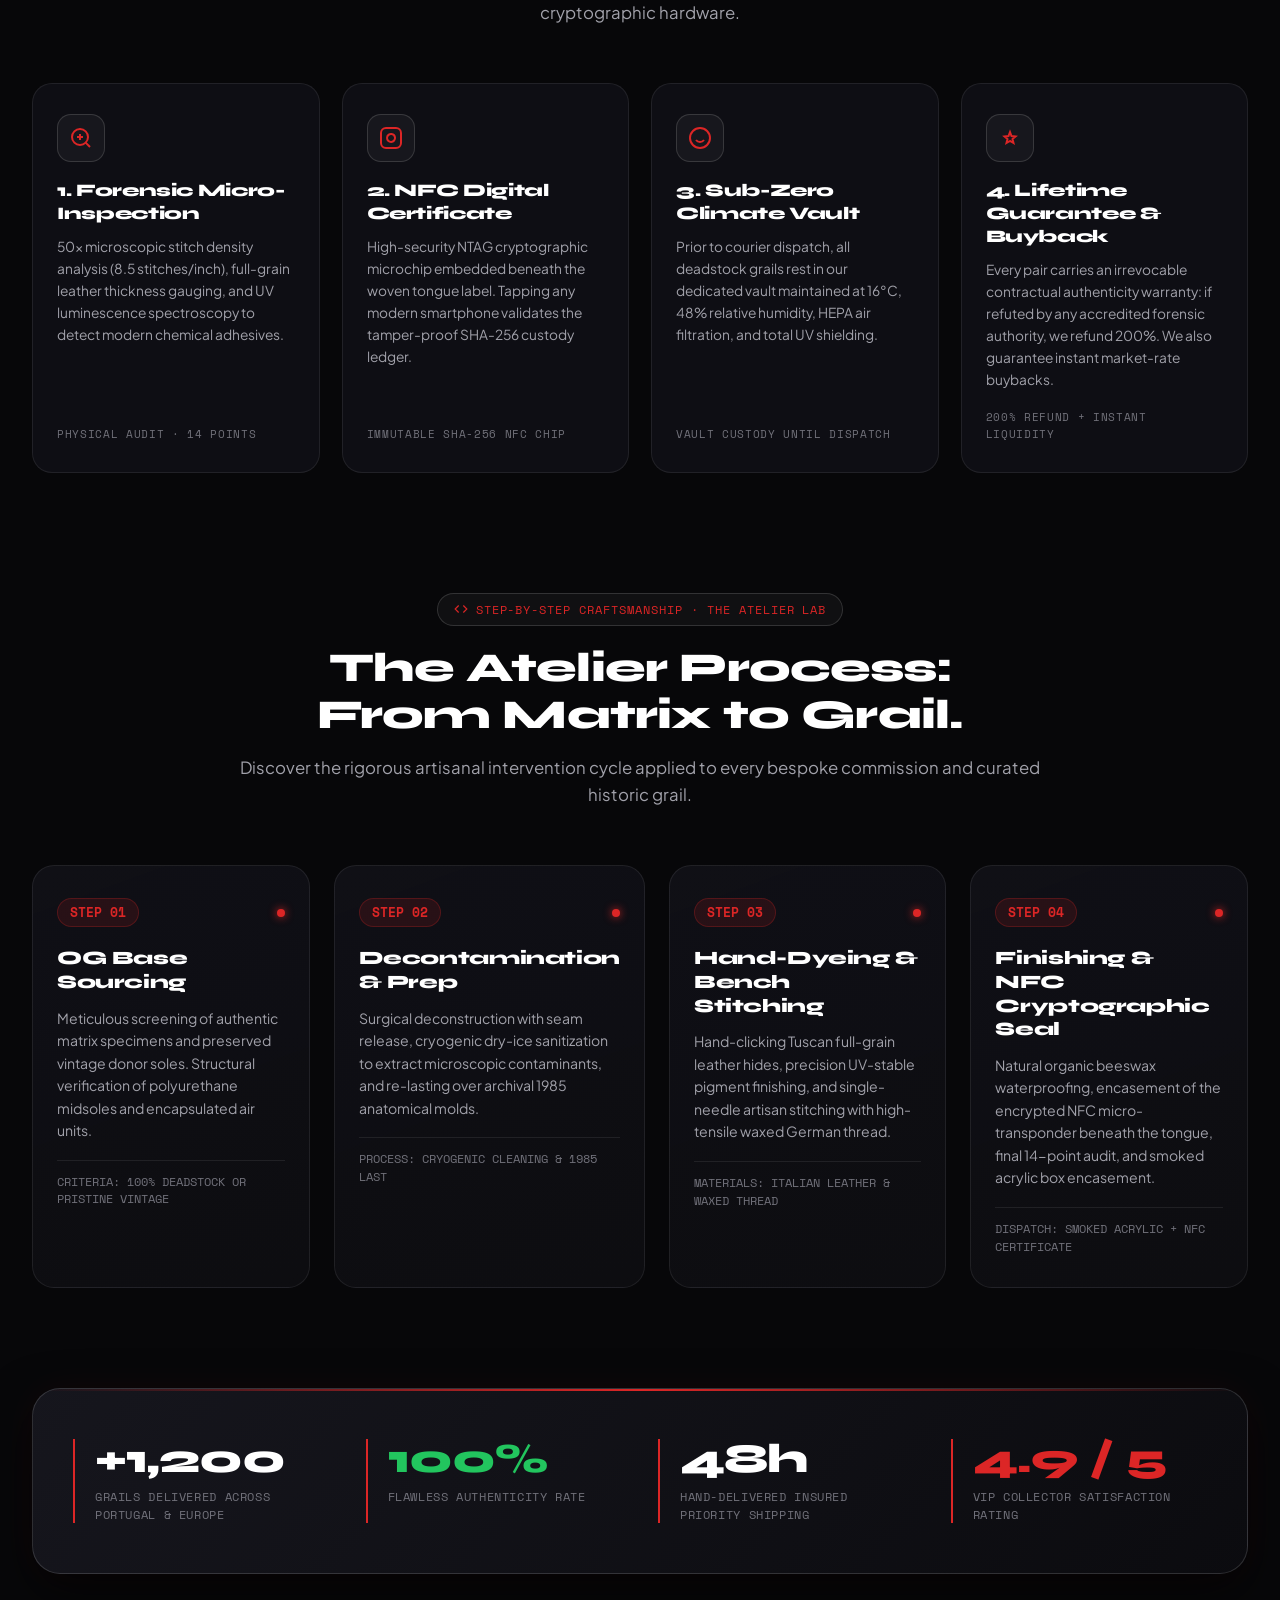
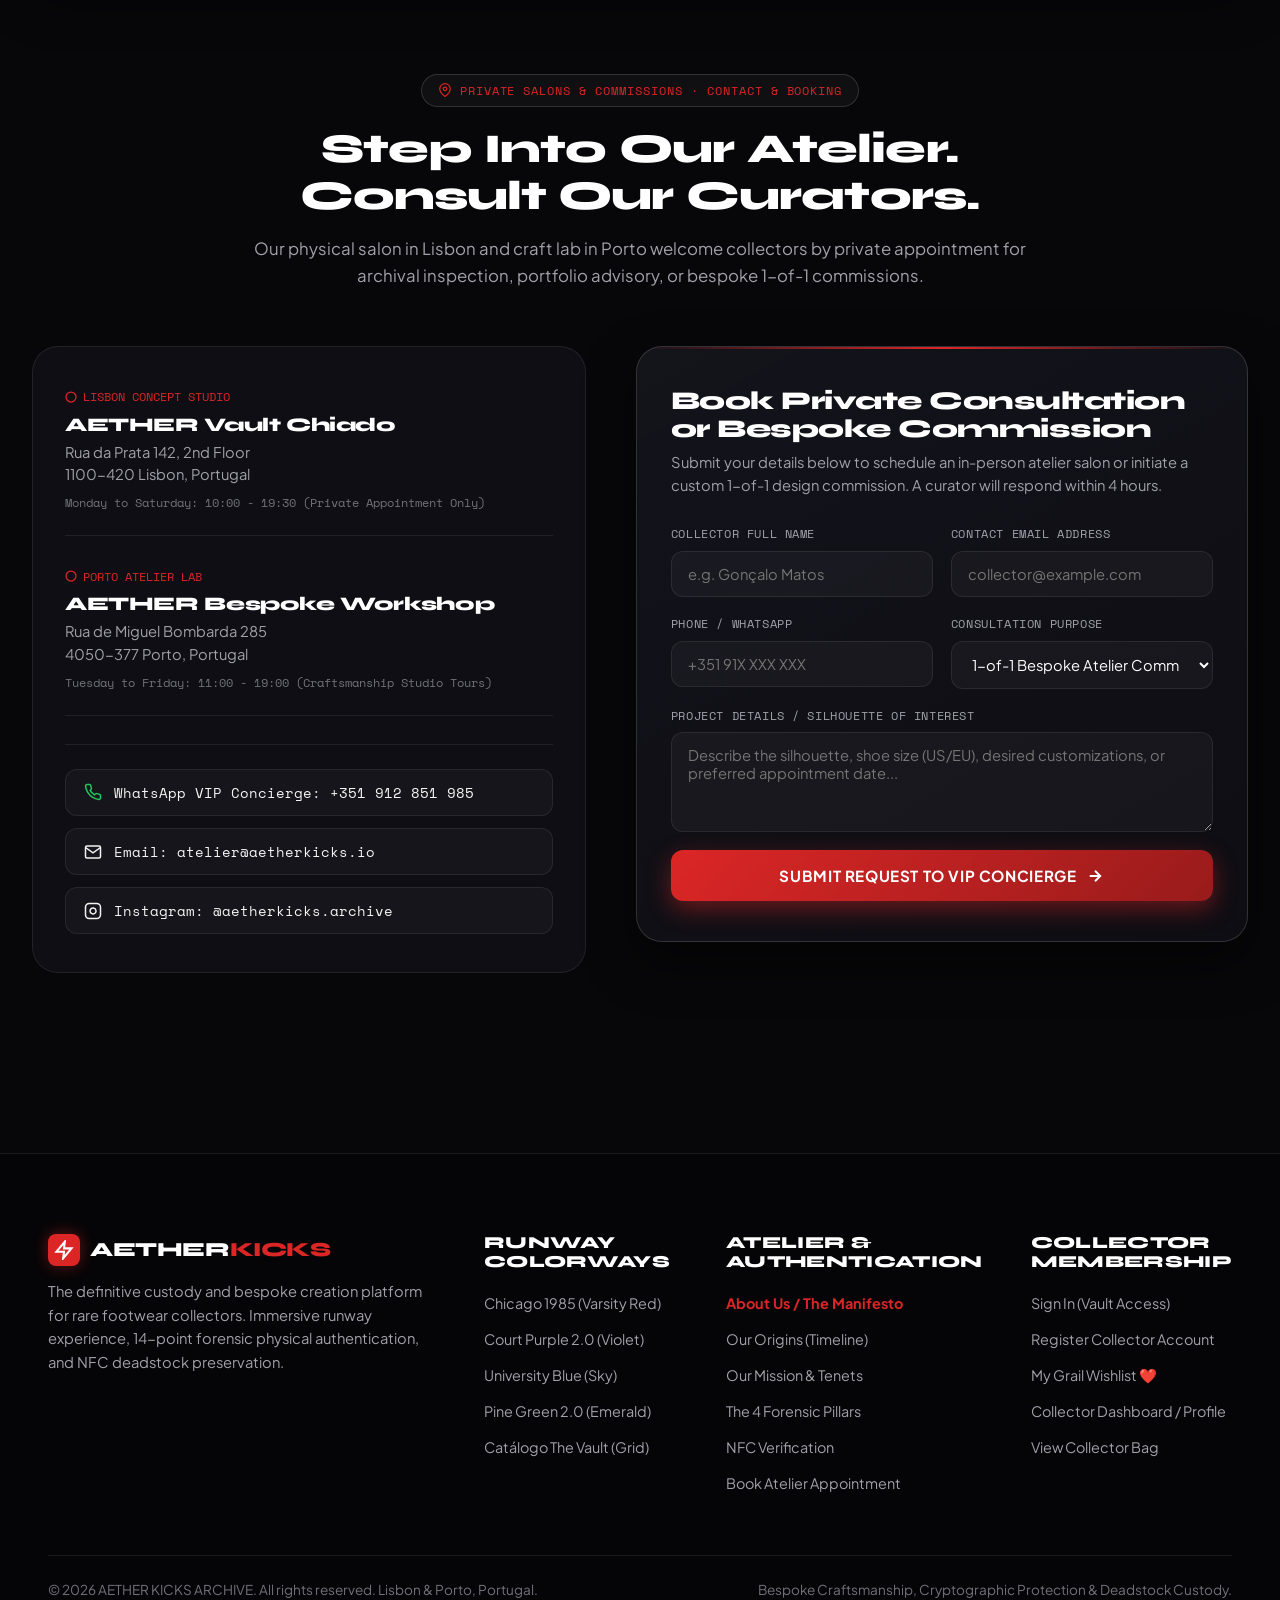
==== commit 27d70c18: "feat: restore original 795b7c7 buttery smooth color transitions in Perf Mode OFF, fix Grid Mode scro" ====
--- a/about.html
+++ b/about.html
@@ -99,18 +99,18 @@
         </div>
         <span>AETHER<span style="color: var(--theme-primary)">KICKS</span></span>
       </a>
-      <button type="button" class="btn-close-modal btn-close-hamburger" id="btn-close-hamburger" style="background: none; border: none; font-size: 1.4rem; color: #fff; cursor: pointer; padding: 4px 8px; border-radius: 8px;" aria-label="Close Navigation Menu" onclick="document.getElementById('btn-hamburger-toggle').click()">✕</button>
+      <button type="button" class="btn-close-modal btn-close-hamburger" id="btn-close-hamburger" style="background: none; border: none; font-size: 1.4rem; color: #fff; cursor: pointer; padding: 4px 8px; border-radius: 8px;" aria-label="Close Navigation Menu" onclick="if(window.closeHamburgerMenu) window.closeHamburgerMenu();">✕</button>
     </div>
 
     <!-- Presentation Mode Toggle inside Drawer -->
     <div class="drawer-presentation-box">
       <div class="drawer-presentation-label" data-i18n="presentation_mode">Presentation Mode</div>
       <div class="nav-view-switcher">
-        <button id="drawer-btn-runway" class="btn-view-opt active" onclick="if(window.setCatalogLayout && document.querySelector('.runway-container')){ setCatalogLayout('runway'); document.getElementById('btn-hamburger-toggle').click(); } else { window.location.href = 'index.html#section-chicago'; }">
+        <button id="drawer-btn-runway" class="btn-view-opt active" onclick="if(window.setCatalogLayout && document.querySelector('.runway-container')){ setCatalogLayout('runway'); if(window.closeHamburgerMenu) window.closeHamburgerMenu(); } else { window.location.href = 'index.html#section-chicago'; }">
           <svg width="14" height="14" viewBox="0 0 24 24" fill="none" stroke="currentColor" stroke-width="2.5"><line x1="3" y1="6" x2="21" y2="6"/><line x1="3" y1="12" x2="21" y2="12"/><line x1="3" y1="18" x2="21" y2="18"/></svg>
           <span data-i18n="nav_runway">Runway</span>
         </button>
-        <button id="drawer-btn-grid" class="btn-view-opt" onclick="if(window.setCatalogLayout && document.querySelector('.runway-container')){ setCatalogLayout('grid'); document.getElementById('btn-hamburger-toggle').click(); } else { window.location.href = 'index.html#square-grid-vault'; }">
+        <button id="drawer-btn-grid" class="btn-view-opt" onclick="if(window.setCatalogLayout && document.querySelector('.runway-container')){ setCatalogLayout('grid'); if(window.closeHamburgerMenu) window.closeHamburgerMenu(); } else { window.location.href = 'index.html#square-grid-vault'; }">
           <svg width="14" height="14" viewBox="0 0 24 24" fill="none" stroke="currentColor" stroke-width="2.5"><rect x="3" y="3" width="7" height="7"/><rect x="14" y="3" width="7" height="7"/><rect x="14" y="14" width="7" height="7"/><rect x="3" y="14" width="7" height="7"/></svg>
           <span data-i18n="nav_grid">Square Grid</span>
         </button>
@@ -134,6 +134,19 @@
         <svg class="perf-icon" width="13" height="13" viewBox="0 0 24 24" fill="none" stroke="currentColor" stroke-width="2.5"><polygon points="13 2 3 14 12 14 11 22 21 10 12 10 13 2"/></svg>
         <span class="perf-text" data-i18n="nav_perf_on">PERF: ON</span>
         <span class="perf-indicator-dot"></span>
+      </button>
+    </div>
+
+    <!-- Sound Atmosphere Switcher inside Drawer -->
+    <div class="drawer-perf-box">
+      <div class="drawer-perf-label" data-i18n="audio_atmosphere">Áudio Atmosférico</div>
+      <button id="drawer-btn-sound-toggle" class="btn-sound-toggle" title="Toggle Sound Feedback">
+        <div class="sound-bars">
+          <span class="sound-bar"></span>
+          <span class="sound-bar"></span>
+          <span class="sound-bar"></span>
+        </div>
+        <span data-i18n="nav_audio">AUDIO</span>
       </button>
     </div>
 
@@ -860,7 +873,6 @@
 
   <!-- Scripts -->
   <script src="assets/js/db.js"></script>
-  <script src="assets/js/i18n.js"></script>
   <script src="assets/js/logo-particles.js"></script>
   <script src="assets/js/cursor.js"></script>
   <script src="assets/js/audio.js"></script>
--- a/assets/css/global.css
+++ b/assets/css/global.css
@@ -273,21 +273,58 @@
   opacity: 0.75;
 }
 
-/* Continuous Dynamic Lighting in Ultra Mode (data-perf-mode="off") */
+/* ==========================================================================
+   CONTINUOUS DYNAMIC LIGHTING & ZERO-LAG SMOOTH MODE (data-perf-mode="off")
+   ========================================================================== */
+
+/* 1. Dynamic Canvas Background Tint (Original 795b7c7 continuous body background) */
+html[data-perf-mode="off"] body {
+  background-color: var(--theme-bg-base) !important;
+  transition: background 0.9s cubic-bezier(0.16, 1, 0.3, 1),
+              background-color 0.9s cubic-bezier(0.16, 1, 0.3, 1),
+              border-color 0.7s cubic-bezier(0.16, 1, 0.3, 1),
+              box-shadow 0.7s cubic-bezier(0.16, 1, 0.3, 1) !important;
+  background-attachment: fixed !important;
+}
+
+/* 2. Decouple backdrops & enable original continuous master ambient glow */
+html[data-perf-mode="off"] .ambient-glow-layer {
+  contain: none !important;
+  opacity: 0.75 !important;
+  transition: opacity 0.8s ease !important;
+}
+
 html[data-perf-mode="off"] .glow-backdrop {
   display: none !important;
 }
+
 html[data-perf-mode="off"] .glow-backdrop:first-child {
   display: block !important;
-  opacity: 0.75 !important;
+  opacity: 1 !important;
   transition: none !important;
 }
+
+/* 3. Deep original ambient glow orbs (Commit 795b7c7: 650px/blur 80px & 500px/blur 90px with liquid 1s ease) */
 html[data-perf-mode="off"] .glow-backdrop .glow-orb-primary {
-  background: radial-gradient(circle, var(--theme-glow) 0%, rgba(255, 255, 255, 0.02) 40%, transparent 70%) !important;
-}
+  width: 650px !important;
+  height: 650px !important;
+  filter: blur(80px) !important;
+  -webkit-filter: blur(80px) !important;
+  transition: background 1s ease, transform 1s ease !important;
+  will-change: transform !important;
+  animation: orbDrift 14s ease-in-out infinite alternate !important;
+}
+
 html[data-perf-mode="off"] .glow-backdrop .glow-orb-secondary {
-  background: radial-gradient(circle, var(--theme-glow-soft) 0%, rgba(255, 255, 255, 0.01) 40%, transparent 70%) !important;
-}
+  width: 500px !important;
+  height: 500px !important;
+  filter: blur(90px) !important;
+  -webkit-filter: blur(90px) !important;
+  transition: background 1s ease !important;
+  animation: orbDrift 18s ease-in-out infinite alternate-reverse !important;
+}
+
+
 
 /* Static, permanently-cached GPU gradient textures per backdrop (Performance Mode ON) */
 .glow-backdrop[data-theme="chicago"] .glow-orb-primary {
@@ -391,24 +428,49 @@
 
 /* Mobile & Touch Performance: Eliminate scroll flickering, GPU compositing lag & full-page repaints */
 @media (max-width: 768px), (hover: none) and (pointer: coarse) {
-  body {
+  html:not([data-perf-mode="off"]) body {
     background-attachment: scroll !important;
     transition: none !important;
     background-color: var(--bg-dark) !important;
   }
 
+  html[data-perf-mode="off"] body {
+    background-attachment: scroll !important;
+    transition: background 0.9s cubic-bezier(0.16, 1, 0.3, 1),
+                background-color 0.9s cubic-bezier(0.16, 1, 0.3, 1) !important;
+  }
+
   .noise-overlay {
     display: none !important;
   }
 
-  /* Scale down ambient glow orbs & reduce heavy Gaussian blur convolutions */
-  .glow-orb-primary,
-  .glow-orb-secondary {
+  /* Scale down ambient glow orbs & reduce heavy Gaussian blur convolutions (Perf Mode ON) */
+  html:not([data-perf-mode="off"]) .glow-orb-primary,
+  html:not([data-perf-mode="off"]) .glow-orb-secondary {
     width: 320px !important;
     height: 320px !important;
     filter: blur(28px) !important;
     -webkit-filter: blur(28px) !important;
     opacity: 0.55 !important;
+  }
+
+  /* Deep liquid orbs for mobile in Perf Mode OFF */
+  html[data-perf-mode="off"] .glow-backdrop:first-child .glow-orb-primary {
+    width: 420px !important;
+    height: 420px !important;
+    filter: blur(55px) !important;
+    -webkit-filter: blur(55px) !important;
+    opacity: 0.72 !important;
+    transition: background 1s ease, transform 1s ease !important;
+  }
+
+  html[data-perf-mode="off"] .glow-backdrop:first-child .glow-orb-secondary {
+    width: 340px !important;
+    height: 340px !important;
+    filter: blur(60px) !important;
+    -webkit-filter: blur(60px) !important;
+    opacity: 0.72 !important;
+    transition: background 1s ease !important;
   }
 
   .glow-backdrop.active {
--- a/assets/css/store.css
+++ b/assets/css/store.css
@@ -295,15 +295,21 @@
 }
 
 .btn-perf-toggle:not(.active) {
-  border-color: rgba(168, 85, 247, 0.5);
-  background: rgba(168, 85, 247, 0.12);
-  color: #c084fc;
-  box-shadow: 0 0 10px rgba(168, 85, 247, 0.25);
+  border-color: rgba(255, 255, 255, 0.15);
+  background: rgba(255, 255, 255, 0.05);
+  color: var(--text-muted);
+  box-shadow: none;
+}
+
+.btn-perf-toggle:not(.active):hover {
+  border-color: rgba(255, 255, 255, 0.28);
+  background: rgba(255, 255, 255, 0.09);
+  color: var(--text-white);
 }
 
 .btn-perf-toggle .perf-icon {
   flex-shrink: 0;
-  transition: transform var(--transition-fast);
+  transition: transform var(--transition-fast), stroke var(--transition-fast);
 }
 
 .btn-perf-toggle.active .perf-icon {
@@ -312,8 +318,8 @@
 }
 
 .btn-perf-toggle:not(.active) .perf-icon {
-  stroke: #a855f7;
-  filter: drop-shadow(0 0 4px #9333ea);
+  stroke: var(--text-muted);
+  filter: none;
 }
 
 .perf-indicator-dot {
@@ -328,17 +334,12 @@
 }
 
 .btn-perf-toggle:not(.active) .perf-indicator-dot {
-  background: #c084fc;
-  box-shadow: 0 0 8px #9333ea;
-  animation: ultraPulse 2s infinite ease-in-out;
+  background: #71717a;
+  box-shadow: none;
+  animation: none;
 }
 
 @keyframes perfPulse {
-  0%, 100% { transform: scale(1); opacity: 1; }
-  50% { transform: scale(1.3); opacity: 0.65; }
-}
-
-@keyframes ultraPulse {
   0%, 100% { transform: scale(1); opacity: 1; }
   50% { transform: scale(1.3); opacity: 0.65; }
 }
@@ -1075,6 +1076,15 @@
 }
 .runway-section[data-theme="shadow"] .shoe-runway-halo {
   --section-glow: rgba(161, 161, 170, 0.45);
+}
+
+/* In Continuous Smooth Mode (data-perf-mode="off"), sneaker halos dynamically morph with continuous scroll (exact 795b7c7) */
+html[data-perf-mode="off"] .runway-section .shoe-runway-halo {
+  --section-glow: var(--theme-glow) !important;
+  background: radial-gradient(circle, var(--theme-glow) 0%, transparent 70%) !important;
+  filter: blur(75px) !important;
+  box-shadow: none !important;
+  transition: background 0.8s ease, filter 0.8s ease !important;
 }
 
 @keyframes haloPulse {
@@ -6919,6 +6929,11 @@
     gap: 6px !important;
   }
 
+  #checkout-modal [style*="grid-template-columns: 1fr 1fr 1fr"] {
+    grid-template-columns: repeat(auto-fit, minmax(85px, 1fr)) !important;
+    gap: 6px !important;
+  }
+
   /* 3D Turntable HUD Mobile Responsiveness */
   .turntable-hud-bar {
     max-width: 100% !important;
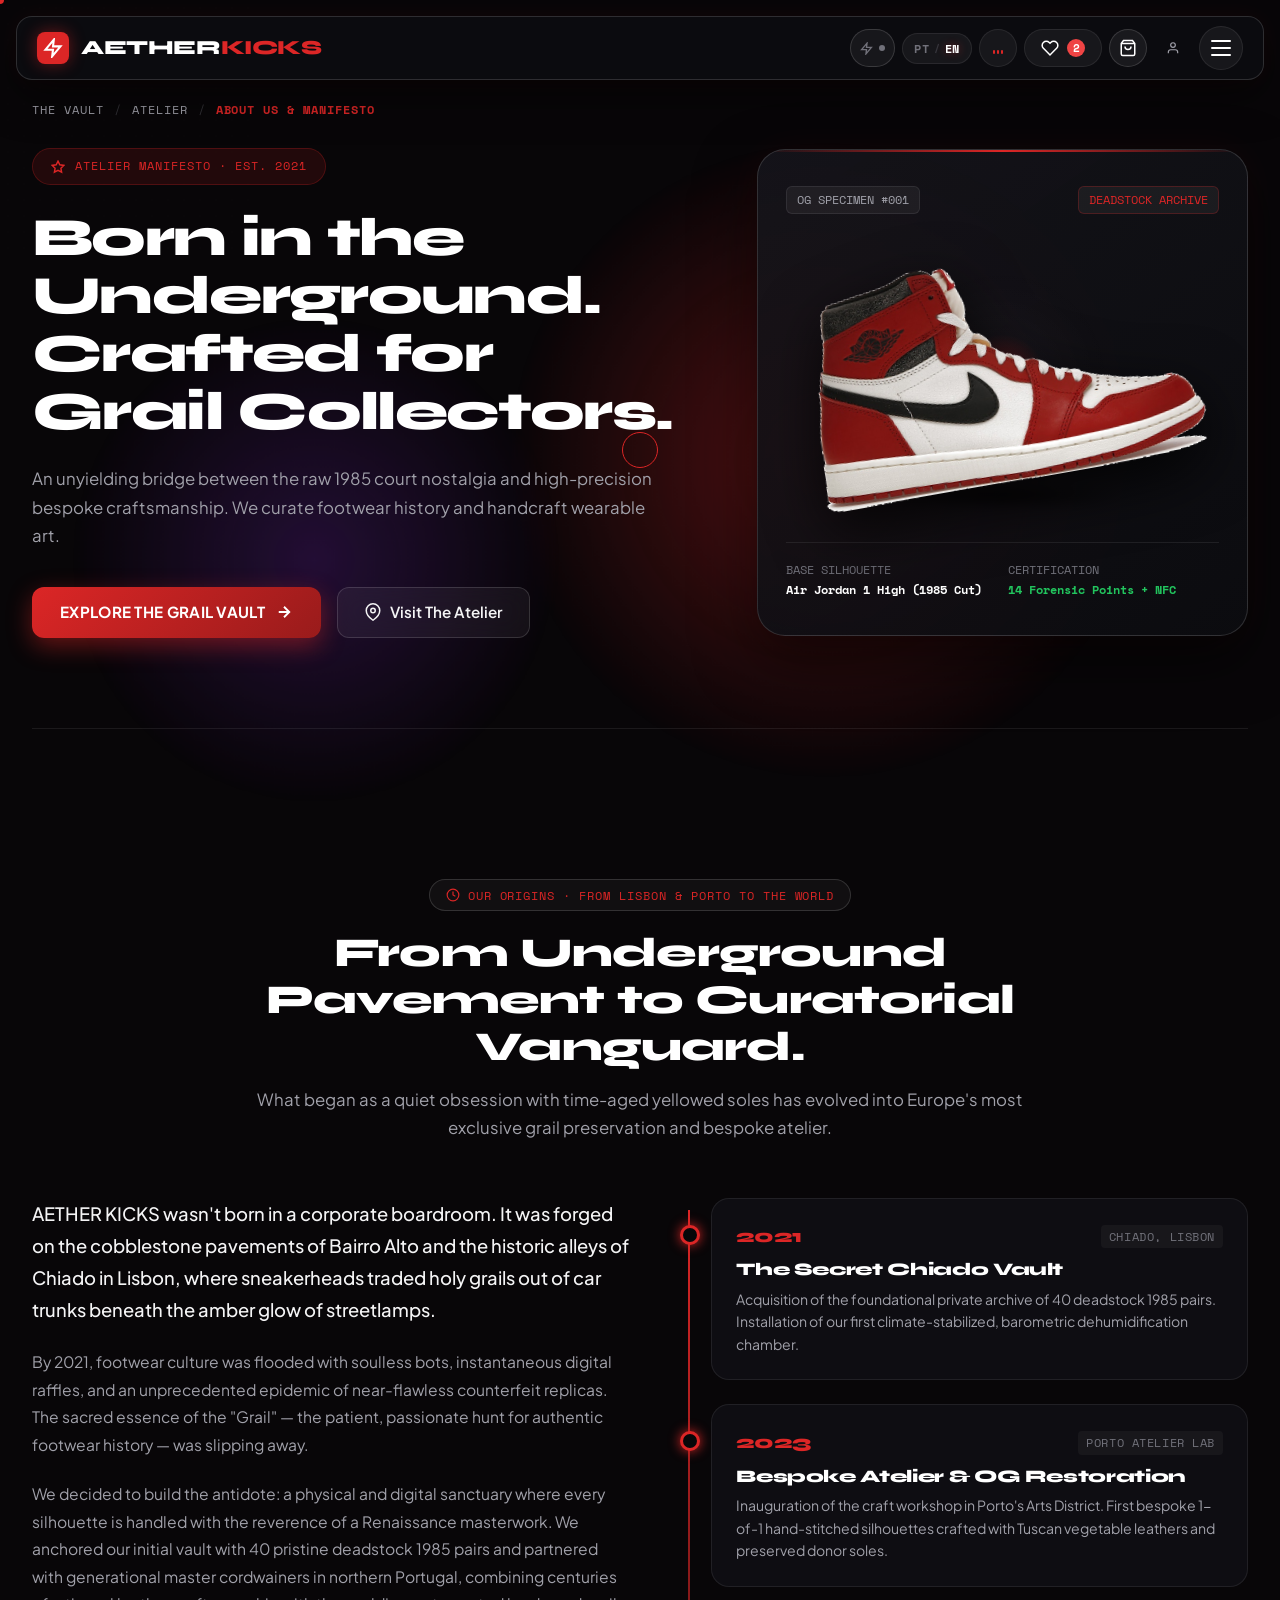
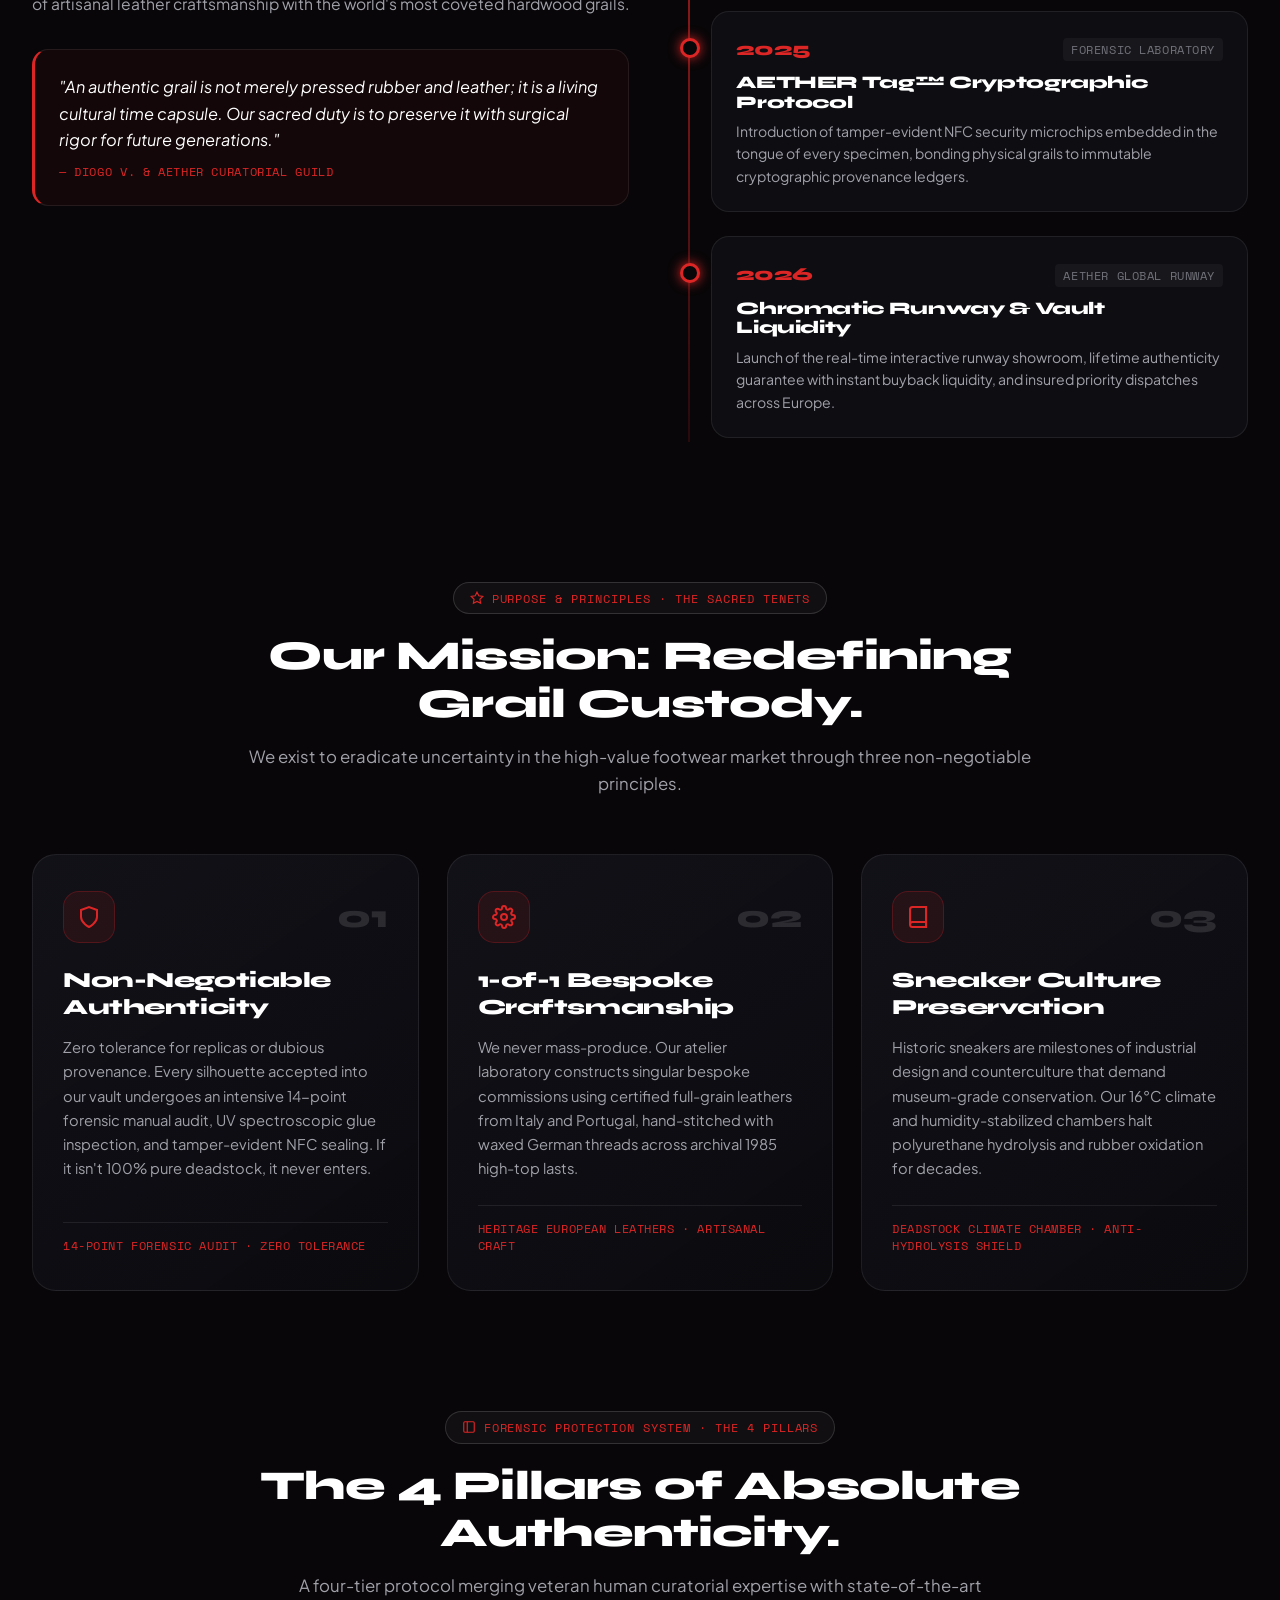
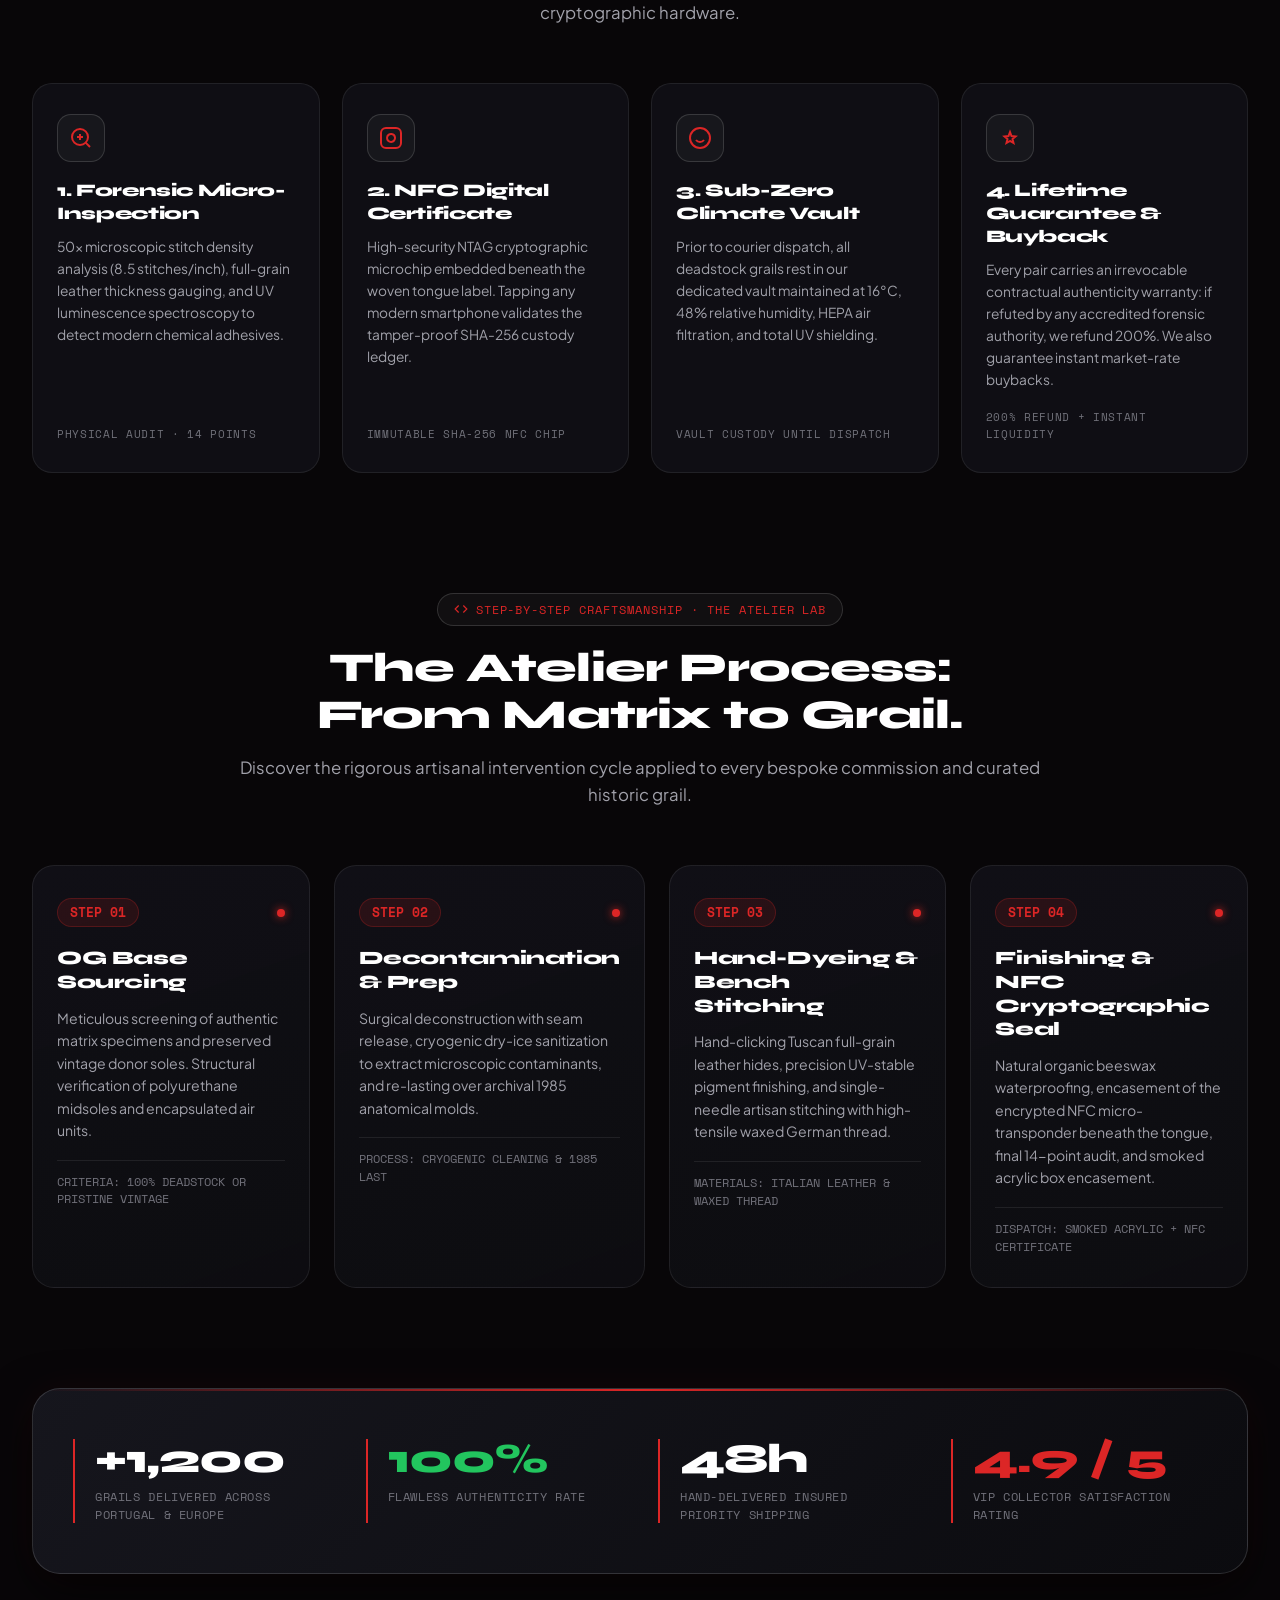
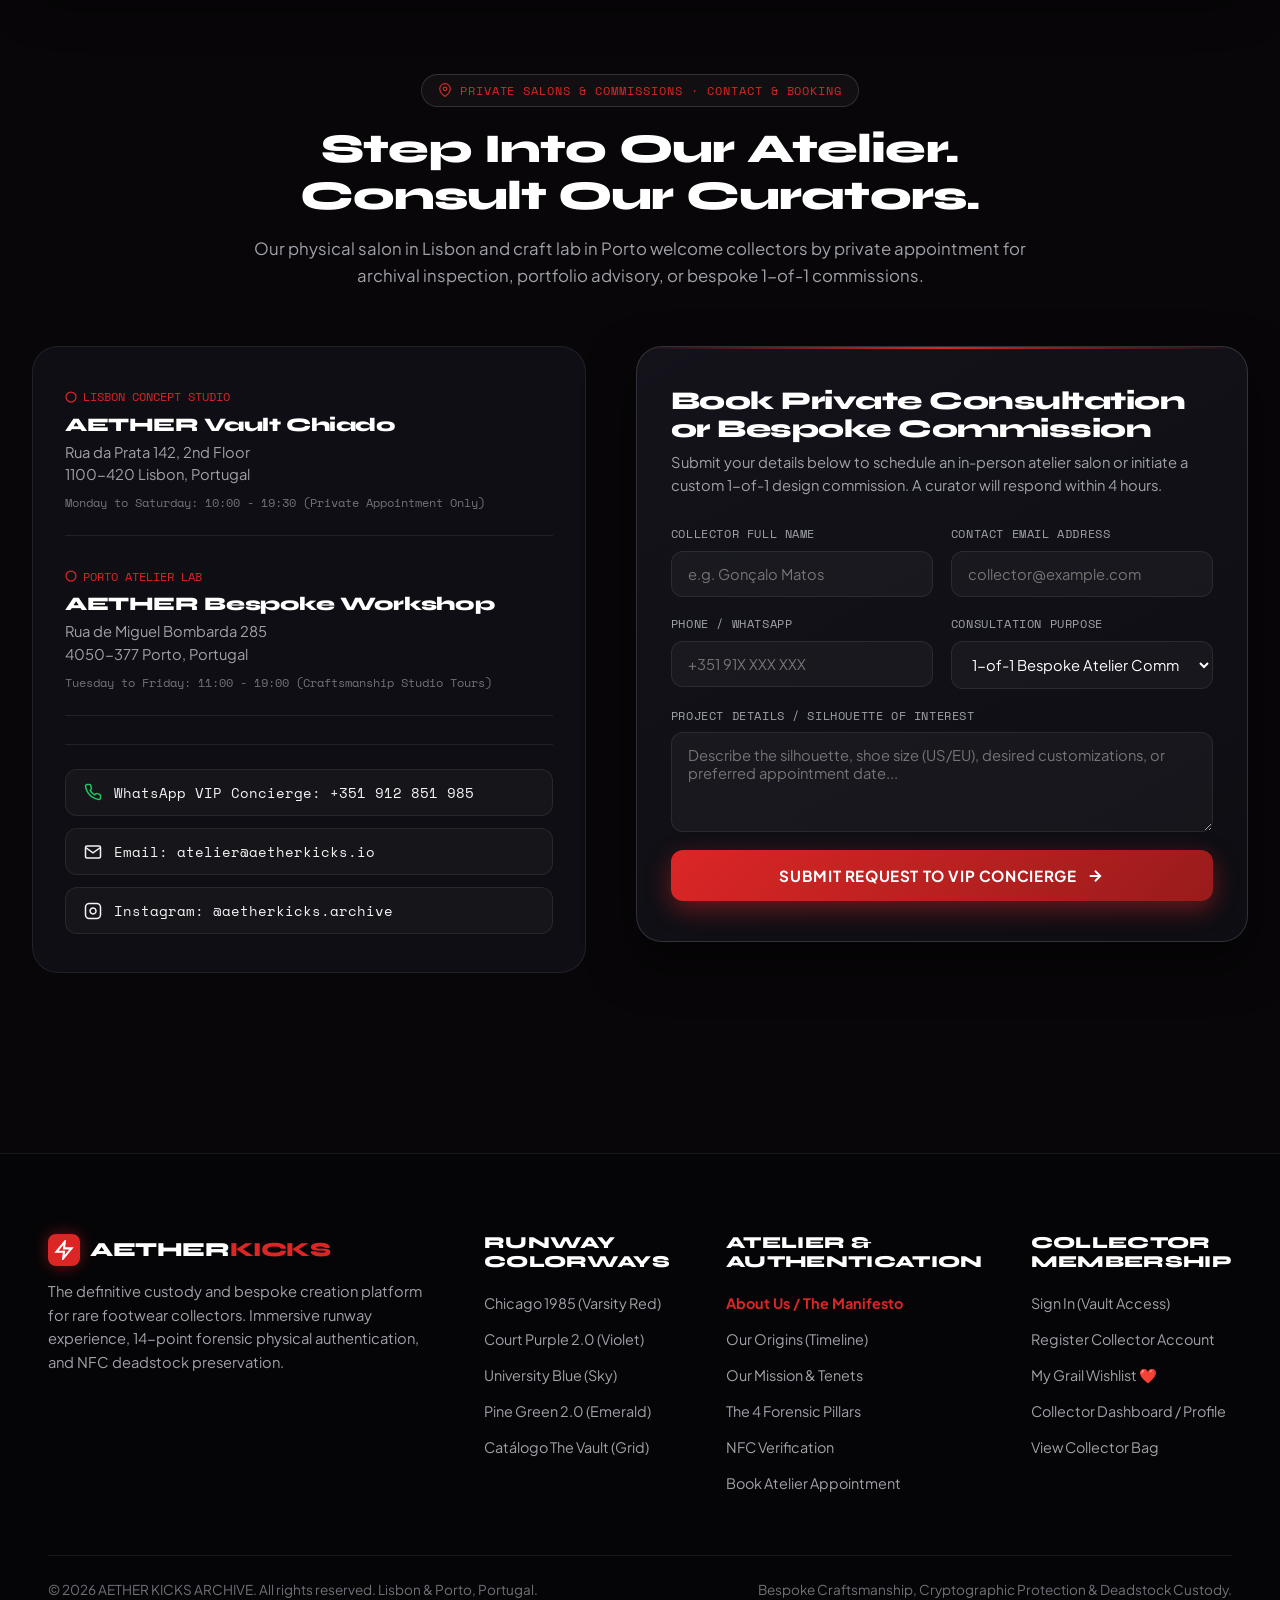
==== commit bc8bca91: "feat(ui): unify drawer controls side-by-side & enhance About Us 320px responsiveness" ====
--- a/about.html
+++ b/about.html
@@ -117,30 +117,19 @@
       </div>
     </div>
 
-    <!-- Luxury Bilingual Language Switcher inside Drawer -->
-    <div class="drawer-lang-box">
-      <div class="drawer-lang-label" data-i18n="drawer_language">Idioma / Language</div>
-      <button id="drawer-lang-toggle" class="btn-lang-toggle" onclick="window.i18n ? window.i18n.toggleLanguage() : null" title="Mudar Idioma / Switch Language" aria-label="Switch Language">
+    <!-- Unified Drawer Controls (Language, Performance, Audio side-by-side) -->
+    <div class="drawer-controls-row">
+      <button id="drawer-lang-toggle" class="btn-drawer-action btn-lang-toggle" onclick="window.i18n ? window.i18n.toggleLanguage() : null" title="Mudar Idioma / Switch Language" aria-label="Switch Language">
         <span class="lang-code active" data-lang="pt">PT</span>
         <span class="lang-divider">/</span>
         <span class="lang-code" data-lang="en">EN</span>
       </button>
-    </div>
-
-    <!-- Performance Mode Switcher inside Drawer -->
-    <div class="drawer-perf-box">
-      <div class="drawer-perf-label" data-i18n="drawer_perf_mode">Modo Desempenho / Performance</div>
-      <button id="drawer-btn-perf-toggle" class="btn-perf-toggle active" onclick="window.togglePerformanceMode ? window.togglePerformanceMode() : null" title="Alternar Modo Desempenho" aria-label="Toggle Performance Mode">
+      <button id="drawer-btn-perf-toggle" class="btn-drawer-action btn-perf-toggle active" onclick="window.togglePerformanceMode ? window.togglePerformanceMode() : null" title="Alternar Modo Desempenho" aria-label="Toggle Performance Mode">
         <svg class="perf-icon" width="13" height="13" viewBox="0 0 24 24" fill="none" stroke="currentColor" stroke-width="2.5"><polygon points="13 2 3 14 12 14 11 22 21 10 12 10 13 2"/></svg>
         <span class="perf-text" data-i18n="nav_perf_on">PERF: ON</span>
         <span class="perf-indicator-dot"></span>
       </button>
-    </div>
-
-    <!-- Sound Atmosphere Switcher inside Drawer -->
-    <div class="drawer-perf-box">
-      <div class="drawer-perf-label" data-i18n="audio_atmosphere">Áudio Atmosférico</div>
-      <button id="drawer-btn-sound-toggle" class="btn-sound-toggle" title="Toggle Sound Feedback">
+      <button id="drawer-btn-sound-toggle" class="btn-drawer-action btn-sound-toggle" title="Toggle Sound Feedback">
         <div class="sound-bars">
           <span class="sound-bar"></span>
           <span class="sound-bar"></span>
--- a/assets/css/global.css
+++ b/assets/css/global.css
@@ -277,21 +277,18 @@
    CONTINUOUS DYNAMIC LIGHTING & ZERO-LAG SMOOTH MODE (data-perf-mode="off")
    ========================================================================== */
 
-/* 1. Dynamic Canvas Background Tint (Original 795b7c7 continuous body background) */
+/* 1. Dynamic Canvas Background Tint - Zero CSS transition lag, driven at 60/120fps by JS Kinetic Chaser */
 html[data-perf-mode="off"] body {
   background-color: var(--theme-bg-base) !important;
-  transition: background 0.9s cubic-bezier(0.16, 1, 0.3, 1),
-              background-color 0.9s cubic-bezier(0.16, 1, 0.3, 1),
-              border-color 0.7s cubic-bezier(0.16, 1, 0.3, 1),
-              box-shadow 0.7s cubic-bezier(0.16, 1, 0.3, 1) !important;
+  transition: none !important;
   background-attachment: fixed !important;
 }
 
-/* 2. Decouple backdrops & enable original continuous master ambient glow */
+/* 2. Decouple backdrops & enable continuous master ambient glow */
 html[data-perf-mode="off"] .ambient-glow-layer {
   contain: none !important;
-  opacity: 0.75 !important;
-  transition: opacity 0.8s ease !important;
+  opacity: 0.8 !important;
+  transition: opacity 0.5s ease !important;
 }
 
 html[data-perf-mode="off"] .glow-backdrop {
@@ -304,69 +301,114 @@
   transition: none !important;
 }
 
-/* 3. Deep original ambient glow orbs (Commit 795b7c7: 650px/blur 80px & 500px/blur 90px with liquid 1s ease) */
+/* 3. Deep original ambient glow orbs: GPU-native multi-stop radial gradients (0 blur shaders, 100% fluid) */
 html[data-perf-mode="off"] .glow-backdrop .glow-orb-primary {
   width: 650px !important;
   height: 650px !important;
-  filter: blur(80px) !important;
-  -webkit-filter: blur(80px) !important;
-  transition: background 1s ease, transform 1s ease !important;
-  will-change: transform !important;
+  filter: none !important;
+  -webkit-filter: none !important;
+  transform: translateZ(0) !important;
+  -webkit-transform: translateZ(0) !important;
+  backface-visibility: hidden !important;
+  -webkit-backface-visibility: hidden !important;
+  transition: transform 1s ease !important;
+  will-change: transform;
   animation: orbDrift 14s ease-in-out infinite alternate !important;
 }
 
 html[data-perf-mode="off"] .glow-backdrop .glow-orb-secondary {
   width: 500px !important;
   height: 500px !important;
-  filter: blur(90px) !important;
-  -webkit-filter: blur(90px) !important;
-  transition: background 1s ease !important;
+  filter: none !important;
+  -webkit-filter: none !important;
+  transform: translateZ(0) !important;
+  -webkit-transform: translateZ(0) !important;
+  backface-visibility: hidden !important;
+  -webkit-backface-visibility: hidden !important;
+  transition: none !important;
   animation: orbDrift 18s ease-in-out infinite alternate-reverse !important;
 }
 
-
+/* 4. Zero-Transition Invalidation Barrier (Performance Mode OFF)
+   Eliminates CSS transition interpolation conflicts when JS updates CSS custom properties on scroll.
+   Ensures the browser never attempts to interpolate color/background/border/shadow transitions
+   while JS updates variables continuously at 60/120 FPS. */
+html[data-perf-mode="off"] *,
+html[data-perf-mode="off"] *::before,
+html[data-perf-mode="off"] *::after {
+  --transition-color: none !important;
+}
+
+html[data-perf-mode="off"] body,
+html[data-perf-mode="off"] .store-nav,
+html[data-perf-mode="off"] .buy-card,
+html[data-perf-mode="off"] .buy-card::before,
+html[data-perf-mode="off"] .buy-card::after,
+html[data-perf-mode="off"] .stage-spec-tag,
+html[data-perf-mode="off"] .stage-spec-tag .spec-dot,
+html[data-perf-mode="off"] .brand-icon,
+html[data-perf-mode="off"] .shoe-runway-halo,
+html[data-perf-mode="off"] .btn-primary,
+html[data-perf-mode="off"] .btn-secondary,
+html[data-perf-mode="off"] .btn-runway-wishlist,
+html[data-perf-mode="off"] .btn-card-wishlist,
+html[data-perf-mode="off"] .runway-dot,
+html[data-perf-mode="off"] .runway-dot-fill,
+html[data-perf-mode="off"] .card-badge,
+html[data-perf-mode="off"] .badge-pill,
+html[data-perf-mode="off"] .glass-panel,
+html[data-perf-mode="off"] .customizer-glow-bg,
+html[data-perf-mode="off"] .hero-brand-tag,
+html[data-perf-mode="off"] .stage-mode-btn,
+html[data-perf-mode="off"] .quick-add-btn,
+html[data-perf-mode="off"] .nav-link,
+html[data-perf-mode="off"] .form-input,
+html[data-perf-mode="off"] .stage-col-brand,
+html[data-perf-mode="off"] .runway-shoe-title {
+  transition: transform 0.15s ease, opacity 0.15s ease !important;
+}
 
 /* Static, permanently-cached GPU gradient textures per backdrop (Performance Mode ON) */
 .glow-backdrop[data-theme="chicago"] .glow-orb-primary {
-  background: radial-gradient(circle, rgba(220, 38, 38, 0.5) 0%, rgba(255, 255, 255, 0.02) 40%, transparent 70%);
+  background: radial-gradient(circle, rgba(220, 38, 38, 0.55) 0%, rgba(220, 38, 38, 0.35) 24%, rgba(220, 38, 38, 0.14) 46%, rgba(220, 38, 38, 0.02) 64%, transparent 72%);
 }
 .glow-backdrop[data-theme="chicago"] .glow-orb-secondary {
-  background: radial-gradient(circle, rgba(220, 38, 38, 0.18) 0%, rgba(255, 255, 255, 0.01) 40%, transparent 70%);
+  background: radial-gradient(circle, rgba(220, 38, 38, 0.28) 0%, rgba(220, 38, 38, 0.16) 25%, rgba(220, 38, 38, 0.05) 50%, transparent 70%);
 }
 
 .glow-backdrop[data-theme="purple"] .glow-orb-primary {
-  background: radial-gradient(circle, rgba(147, 51, 234, 0.5) 0%, rgba(255, 255, 255, 0.02) 40%, transparent 70%);
+  background: radial-gradient(circle, rgba(147, 51, 234, 0.55) 0%, rgba(147, 51, 234, 0.35) 24%, rgba(147, 51, 234, 0.14) 46%, rgba(147, 51, 234, 0.02) 64%, transparent 72%);
 }
 .glow-backdrop[data-theme="purple"] .glow-orb-secondary {
-  background: radial-gradient(circle, rgba(147, 51, 234, 0.18) 0%, rgba(255, 255, 255, 0.01) 40%, transparent 70%);
+  background: radial-gradient(circle, rgba(147, 51, 234, 0.28) 0%, rgba(147, 51, 234, 0.16) 25%, rgba(147, 51, 234, 0.05) 50%, transparent 70%);
 }
 
 .glow-backdrop[data-theme="blue"] .glow-orb-primary {
-  background: radial-gradient(circle, rgba(2, 132, 199, 0.5) 0%, rgba(255, 255, 255, 0.02) 40%, transparent 70%);
+  background: radial-gradient(circle, rgba(2, 132, 199, 0.55) 0%, rgba(2, 132, 199, 0.35) 24%, rgba(2, 132, 199, 0.14) 46%, rgba(2, 132, 199, 0.02) 64%, transparent 72%);
 }
 .glow-backdrop[data-theme="blue"] .glow-orb-secondary {
-  background: radial-gradient(circle, rgba(2, 132, 199, 0.18) 0%, rgba(255, 255, 255, 0.01) 40%, transparent 70%);
+  background: radial-gradient(circle, rgba(2, 132, 199, 0.28) 0%, rgba(2, 132, 199, 0.16) 25%, rgba(2, 132, 199, 0.05) 50%, transparent 70%);
 }
 
 .glow-backdrop[data-theme="green"] .glow-orb-primary {
-  background: radial-gradient(circle, rgba(22, 163, 74, 0.5) 0%, rgba(255, 255, 255, 0.02) 40%, transparent 70%);
+  background: radial-gradient(circle, rgba(22, 163, 74, 0.55) 0%, rgba(22, 163, 74, 0.35) 24%, rgba(22, 163, 74, 0.14) 46%, rgba(22, 163, 74, 0.02) 64%, transparent 72%);
 }
 .glow-backdrop[data-theme="green"] .glow-orb-secondary {
-  background: radial-gradient(circle, rgba(22, 163, 74, 0.18) 0%, rgba(255, 255, 255, 0.01) 40%, transparent 70%);
+  background: radial-gradient(circle, rgba(22, 163, 74, 0.28) 0%, rgba(22, 163, 74, 0.16) 25%, rgba(22, 163, 74, 0.05) 50%, transparent 70%);
 }
 
 .glow-backdrop[data-theme="orange"] .glow-orb-primary {
-  background: radial-gradient(circle, rgba(234, 88, 12, 0.5) 0%, rgba(255, 255, 255, 0.02) 40%, transparent 70%);
+  background: radial-gradient(circle, rgba(234, 88, 12, 0.55) 0%, rgba(234, 88, 12, 0.35) 24%, rgba(234, 88, 12, 0.14) 46%, rgba(234, 88, 12, 0.02) 64%, transparent 72%);
 }
 .glow-backdrop[data-theme="orange"] .glow-orb-secondary {
-  background: radial-gradient(circle, rgba(234, 88, 12, 0.18) 0%, rgba(255, 255, 255, 0.01) 40%, transparent 70%);
+  background: radial-gradient(circle, rgba(234, 88, 12, 0.28) 0%, rgba(234, 88, 12, 0.16) 25%, rgba(234, 88, 12, 0.05) 50%, transparent 70%);
 }
 
 .glow-backdrop[data-theme="shadow"] .glow-orb-primary {
-  background: radial-gradient(circle, rgba(161, 161, 170, 0.45) 0%, rgba(255, 255, 255, 0.02) 40%, transparent 70%);
+  background: radial-gradient(circle, rgba(161, 161, 170, 0.48) 0%, rgba(161, 161, 170, 0.28) 24%, rgba(161, 161, 170, 0.12) 46%, rgba(161, 161, 170, 0.02) 64%, transparent 72%);
 }
 .glow-backdrop[data-theme="shadow"] .glow-orb-secondary {
-  background: radial-gradient(circle, rgba(161, 161, 170, 0.16) 0%, rgba(255, 255, 255, 0.01) 40%, transparent 70%);
+  background: radial-gradient(circle, rgba(161, 161, 170, 0.24) 0%, rgba(161, 161, 170, 0.14) 25%, rgba(161, 161, 170, 0.04) 50%, transparent 70%);
 }
 
 .glow-orb-primary {
@@ -376,9 +418,9 @@
   width: 650px;
   height: 650px;
   border-radius: 50%;
-  background: radial-gradient(circle, var(--theme-glow) 0%, rgba(255, 255, 255, 0.02) 40%, transparent 70%);
-  filter: blur(28px);
-  -webkit-filter: blur(28px);
+  background: radial-gradient(circle, var(--theme-glow) 0%, rgba(255, 255, 255, 0.02) 24%, transparent 70%);
+  filter: none;
+  -webkit-filter: none;
   transform: translate3d(0, 0, 0);
   -webkit-transform: translate3d(0, 0, 0);
   backface-visibility: hidden;
@@ -394,9 +436,9 @@
   width: 500px;
   height: 500px;
   border-radius: 50%;
-  background: radial-gradient(circle, var(--theme-glow-soft) 0%, rgba(255, 255, 255, 0.01) 40%, transparent 70%);
-  filter: blur(32px);
-  -webkit-filter: blur(32px);
+  background: radial-gradient(circle, var(--theme-glow-soft) 0%, rgba(255, 255, 255, 0.01) 25%, transparent 70%);
+  filter: none;
+  -webkit-filter: none;
   transform: translate3d(0, 0, 0);
   -webkit-transform: translate3d(0, 0, 0);
   backface-visibility: hidden;
@@ -436,49 +478,60 @@
 
   html[data-perf-mode="off"] body {
     background-attachment: scroll !important;
-    transition: background 0.9s cubic-bezier(0.16, 1, 0.3, 1),
-                background-color 0.9s cubic-bezier(0.16, 1, 0.3, 1) !important;
+    transition: none !important;
   }
 
   .noise-overlay {
     display: none !important;
   }
 
-  /* Scale down ambient glow orbs & reduce heavy Gaussian blur convolutions (Perf Mode ON) */
+  /* Scale down ambient glow orbs with zero blur convolutions (Perf Mode ON) */
   html:not([data-perf-mode="off"]) .glow-orb-primary,
   html:not([data-perf-mode="off"]) .glow-orb-secondary {
     width: 320px !important;
     height: 320px !important;
-    filter: blur(28px) !important;
-    -webkit-filter: blur(28px) !important;
+    filter: none !important;
+    -webkit-filter: none !important;
     opacity: 0.55 !important;
   }
 
-  /* Deep liquid orbs for mobile in Perf Mode OFF */
+  /* Deep liquid orbs for mobile in Perf Mode OFF - Zero blur passes for mobile TBDR GPUs */
   html[data-perf-mode="off"] .glow-backdrop:first-child .glow-orb-primary {
-    width: 420px !important;
-    height: 420px !important;
-    filter: blur(55px) !important;
-    -webkit-filter: blur(55px) !important;
-    opacity: 0.72 !important;
-    transition: background 1s ease, transform 1s ease !important;
+    width: 320px !important;
+    height: 320px !important;
+    filter: none !important;
+    -webkit-filter: none !important;
+    opacity: 0.7 !important;
+    transition: transform 1s ease !important;
   }
 
   html[data-perf-mode="off"] .glow-backdrop:first-child .glow-orb-secondary {
-    width: 340px !important;
-    height: 340px !important;
-    filter: blur(60px) !important;
-    -webkit-filter: blur(60px) !important;
-    opacity: 0.72 !important;
-    transition: background 1s ease !important;
+    width: 260px !important;
+    height: 260px !important;
+    filter: none !important;
+    -webkit-filter: none !important;
+    opacity: 0.7 !important;
+    transition: none !important;
   }
 
   .glow-backdrop.active {
     opacity: 0.55 !important;
   }
 
+  /* Disable expensive backdrop-filter on mobile and use hardware-accelerated solid glass fallback */
+  .glass-panel {
+    transition: none !important;
+    backdrop-filter: none !important;
+    -webkit-backdrop-filter: none !important;
+    background: rgba(16, 16, 22, 0.94) !important;
+    transform: translateZ(0) !important;
+    -webkit-transform: translateZ(0) !important;
+    backface-visibility: hidden !important;
+    -webkit-backface-visibility: hidden !important;
+    isolation: isolate !important;
+  }
+
   /* Remove slow, conflicting transitions on elements using dynamic theme variables */
-  .glass-panel,
   .btn-primary,
   .btn-secondary,
   .btn-icon,
@@ -496,12 +549,17 @@
 /* Glassmorphism Containers */
 .glass-panel {
   background: var(--bg-card);
-  backdrop-filter: blur(24px);
-  -webkit-backdrop-filter: blur(24px);
+  backdrop-filter: blur(16px);
+  -webkit-backdrop-filter: blur(16px);
   border: 1px solid var(--border-glass);
   border-radius: 20px;
   box-shadow: var(--shadow-md);
   transition: var(--transition-normal);
+  transform: translateZ(0);
+  -webkit-transform: translateZ(0);
+  backface-visibility: hidden;
+  -webkit-backface-visibility: hidden;
+  isolation: isolate;
 }
 
 .glass-panel:hover {
--- a/assets/css/store.css
+++ b/assets/css/store.css
@@ -25,12 +25,13 @@
   box-sizing: border-box;
   overflow: visible;
   border-radius: 16px;
-  background: rgba(14, 14, 18, 0.75);
-  backdrop-filter: blur(24px);
-  -webkit-backdrop-filter: blur(24px);
+  background: rgba(14, 14, 18, 0.78);
+  backdrop-filter: blur(16px);
+  -webkit-backdrop-filter: blur(16px);
   border: 1px solid var(--border-glass-light);
   z-index: 1000;
   box-shadow: 0 16px 40px rgba(0, 0, 0, 0.5), 0 0 24px var(--theme-surface-glow);
+  isolation: isolate;
   transition: var(--transition-color), border-color 0.4s ease;
 }
 
@@ -915,8 +916,6 @@
   -webkit-transform: translateZ(0);
   backface-visibility: hidden;
   -webkit-backface-visibility: hidden;
-  content-visibility: auto;
-  contain-intrinsic-size: 100vh;
 }
 
 /* Giant Watermark Typography in Background of Each Section */
@@ -1043,12 +1042,13 @@
   perspective: 1400px;
 }
 
-/* Floating Aura Halo - Scoped & Hardware-Cached Gradient Falloff */
+/* Floating Aura Halo - Scoped & Hardware-Cached Gradient Falloff (0 Blur Passes) */
 .shoe-runway-halo {
   position: absolute;
   top: 50%;
   left: 50%;
-  transform: translate(-50%, -50%);
+  transform: translate(-50%, -50%) translateZ(0);
+  -webkit-transform: translate(-50%, -50%) translateZ(0);
   width: 480px;
   height: 480px;
   border-radius: 50%;
@@ -1057,6 +1057,10 @@
   pointer-events: none;
   animation: haloPulse 6s ease-in-out infinite alternate;
   will-change: transform;
+  filter: none;
+  -webkit-filter: none;
+  backface-visibility: hidden;
+  -webkit-backface-visibility: hidden;
 }
 
 .runway-section[data-theme="chicago"] .shoe-runway-halo {
@@ -1078,13 +1082,18 @@
   --section-glow: rgba(161, 161, 170, 0.45);
 }
 
-/* In Continuous Smooth Mode (data-perf-mode="off"), sneaker halos dynamically morph with continuous scroll (exact 795b7c7) */
+/* In Continuous Smooth Mode (data-perf-mode="off"), sneaker halos dynamically morph with continuous scroll */
 html[data-perf-mode="off"] .runway-section .shoe-runway-halo {
   --section-glow: var(--theme-glow) !important;
-  background: radial-gradient(circle, var(--theme-glow) 0%, transparent 70%) !important;
-  filter: blur(75px) !important;
+  background: radial-gradient(circle, var(--theme-glow) 0%, rgba(255, 255, 255, 0.02) 25%, transparent 70%) !important;
+  filter: none !important;
+  -webkit-filter: none !important;
   box-shadow: none !important;
-  transition: background 0.8s ease, filter 0.8s ease !important;
+  transition: none !important;
+  transform: translate(-50%, -50%) translateZ(0) !important;
+  -webkit-transform: translate(-50%, -50%) translateZ(0) !important;
+  backface-visibility: hidden !important;
+  -webkit-backface-visibility: hidden !important;
 }
 
 @keyframes haloPulse {
@@ -1123,8 +1132,13 @@
   width: 400px;
   height: 44px;
   border-radius: 50%;
-  background: radial-gradient(ellipse at center, rgba(0, 0, 0, 0.88) 0%, rgba(0, 0, 0, 0) 75%);
-  filter: blur(14px);
+  background: radial-gradient(ellipse at center, rgba(0, 0, 0, 0.88) 0%, rgba(0, 0, 0, 0.45) 40%, rgba(0, 0, 0, 0.1) 65%, transparent 80%);
+  filter: none;
+  -webkit-filter: none;
+  transform: translateZ(0);
+  -webkit-transform: translateZ(0);
+  backface-visibility: hidden;
+  -webkit-backface-visibility: hidden;
   animation: shadowBreath 5s ease-in-out infinite;
   z-index: 3;
   pointer-events: none;
@@ -1141,12 +1155,18 @@
   font-family: var(--font-mono);
   font-weight: 700;
   color: var(--text-primary);
-  backdrop-filter: blur(20px);
+  backdrop-filter: blur(10px);
+  -webkit-backdrop-filter: blur(10px);
   box-shadow: 0 8px 24px rgba(0, 0, 0, 0.55);
   display: flex;
   align-items: center;
   gap: 8px;
   z-index: 10;
+  transform: translateZ(0);
+  -webkit-transform: translateZ(0);
+  backface-visibility: hidden;
+  -webkit-backface-visibility: hidden;
+  isolation: isolate;
   transition: transform 0.25s ease, border-color 0.25s ease, color 0.25s ease;
   user-select: none;
 }
@@ -1176,7 +1196,7 @@
 }
 
 .stage-spec-tag:hover {
-  transform: scale(1.08);
+  transform: scale(1.08) translateZ(0);
   border-color: var(--theme-primary);
   color: #fff;
   box-shadow: 0 12px 30px rgba(0, 0, 0, 0.7), 0 0 20px var(--theme-glow);
@@ -1190,15 +1210,20 @@
 }
 
 .buy-card {
-  background: rgba(18, 18, 24, 0.75);
-  backdrop-filter: blur(28px);
-  -webkit-backdrop-filter: blur(28px);
+  background: rgba(18, 18, 24, 0.78);
+  backdrop-filter: blur(16px);
+  -webkit-backdrop-filter: blur(16px);
   border: 1px solid var(--border-glass-light);
   border-radius: 24px;
   padding: 32px;
   box-shadow: 0 20px 48px rgba(0, 0, 0, 0.5), 0 0 30px var(--theme-surface-glow);
   position: relative;
   overflow: hidden;
+  transform: translateZ(0);
+  -webkit-transform: translateZ(0);
+  backface-visibility: hidden;
+  -webkit-backface-visibility: hidden;
+  isolation: isolate;
   transition: var(--transition-color);
 }
 
@@ -2279,7 +2304,13 @@
   width: 420px;
   height: 420px;
   border-radius: 50%;
-  filter: blur(80px);
+  background: radial-gradient(circle, var(--theme-glow, rgba(220, 38, 38, 0.5)) 0%, rgba(255, 255, 255, 0.02) 28%, transparent 70%);
+  filter: none;
+  -webkit-filter: none;
+  transform: translateZ(0);
+  -webkit-transform: translateZ(0);
+  backface-visibility: hidden;
+  -webkit-backface-visibility: hidden;
   pointer-events: none;
   transition: background 0.6s ease;
   z-index: 1;
@@ -3463,75 +3494,141 @@
   font-family: var(--font-mono);
 }
 
-/* Language & Sound Drawer Controls Box */
-.drawer-lang-box {
-  display: flex;
-  align-items: center;
-  justify-content: space-between;
-  padding: 10px 14px;
-  background: rgba(255, 255, 255, 0.03);
-  border: 1px solid var(--border-glass);
-  border-radius: 12px;
-  margin-bottom: 16px;
-  width: 100%;
-  box-sizing: border-box;
+/* Unified Drawer Controls Row (Language, Performance, Audio side-by-side) */
+.drawer-controls-row {
+  display: grid !important;
+  grid-template-columns: repeat(3, 1fr) !important;
+  gap: 8px !important;
+  width: 100% !important;
+  margin-bottom: 16px !important;
+  box-sizing: border-box !important;
+  flex-shrink: 0 !important;
+}
+
+.drawer-controls-row .btn-drawer-action {
+  width: 100% !important;
+  height: 42px !important;
+  min-width: 0 !important;
+  background: rgba(255, 255, 255, 0.04) !important;
+  border: 1px solid var(--border-glass-light) !important;
+  border-radius: 12px !important;
+  padding: 8px 4px !important;
+  display: inline-flex !important;
+  align-items: center !important;
+  justify-content: center !important;
+  gap: 5px !important;
+  font-family: var(--font-mono) !important;
+  font-size: 0.73rem !important;
+  font-weight: 700 !important;
+  color: var(--text-secondary) !important;
+  cursor: pointer !important;
+  transition: all 0.25s ease !important;
+  box-sizing: border-box !important;
+  white-space: nowrap !important;
+  text-decoration: none !important;
+  line-height: 1 !important;
+}
+
+.drawer-controls-row .btn-drawer-action span,
+.drawer-controls-row .btn-drawer-action .perf-text,
+.drawer-controls-row .btn-drawer-action .lang-code {
+  display: inline-block !important;
+  line-height: 1 !important;
+}
+
+.drawer-controls-row .btn-drawer-action:hover {
+  background: rgba(255, 255, 255, 0.08) !important;
+  border-color: var(--theme-primary) !important;
+  color: #ffffff !important;
+  box-shadow: 0 0 14px var(--theme-glow) !important;
+  transform: translateY(-1px);
+}
+
+.drawer-controls-row .btn-drawer-action:active {
+  transform: translateY(0) scale(0.98);
+}
+
+.drawer-controls-row .btn-drawer-action.active,
+.drawer-controls-row .btn-drawer-action.playing {
+  border-color: var(--theme-primary) !important;
+  color: #ffffff !important;
+  background: rgba(255, 255, 255, 0.07) !important;
+  box-shadow: 0 0 10px var(--theme-glow-soft) !important;
+}
+
+/* Specific drawer button internal elements */
+.drawer-controls-row .btn-lang-toggle {
+  letter-spacing: 0.04em;
+}
+
+.drawer-controls-row .btn-lang-toggle .lang-code {
+  color: var(--text-muted);
+  transition: color 0.2s ease;
+  font-size: 0.72rem !important;
+}
+
+.drawer-controls-row .btn-lang-toggle .lang-code.active {
+  color: var(--theme-primary) !important;
+  font-weight: 800 !important;
+  text-shadow: 0 0 8px var(--theme-glow-soft);
+}
+
+.drawer-controls-row .btn-lang-toggle .lang-divider {
+  opacity: 0.35;
+  margin: 0 1px;
+  font-size: 0.68rem !important;
+}
+
+.drawer-controls-row .btn-perf-toggle .perf-icon {
+  width: 12px !important;
+  height: 12px !important;
+  stroke: var(--theme-primary);
   flex-shrink: 0;
 }
 
-.drawer-lang-label {
-  font-family: var(--font-mono);
-  font-size: 0.74rem;
-  font-weight: 700;
-  color: var(--text-secondary);
-  letter-spacing: 0.05em;
-  text-transform: uppercase;
-}
-
-.drawer-lang-box .btn-lang-toggle {
+.drawer-controls-row .btn-perf-toggle .perf-text {
+  font-size: 0.68rem !important;
+  letter-spacing: -0.01em;
+}
+
+.drawer-controls-row .btn-perf-toggle .perf-indicator-dot {
+  width: 5px !important;
+  height: 5px !important;
+  border-radius: 50% !important;
+  background: #22c55e !important;
+  box-shadow: 0 0 6px #22c55e !important;
+  display: inline-block !important;
+  flex-shrink: 0;
+  transition: all 0.25s ease;
+}
+
+.drawer-controls-row .btn-perf-toggle:not(.active) .perf-indicator-dot {
+  background: #64748b !important;
+  box-shadow: none !important;
+}
+
+.drawer-controls-row .btn-perf-toggle:not(.active) .perf-icon {
+  stroke: var(--text-muted);
+}
+
+.drawer-controls-row .btn-sound-toggle .sound-bars {
   display: inline-flex !important;
-  padding: 6px 14px;
-  background: rgba(255, 255, 255, 0.08);
-  border-color: var(--theme-primary);
-  border-radius: 999px;
-  font-family: var(--font-mono);
-  font-size: 0.78rem;
-  cursor: pointer;
-  box-sizing: border-box;
-}
-
-/* Performance Mode Drawer Controls Box */
-.drawer-perf-box {
-  display: flex;
-  align-items: center;
-  justify-content: space-between;
-  padding: 10px 14px;
-  background: rgba(255, 255, 255, 0.03);
-  border: 1px solid var(--border-glass);
-  border-radius: 12px;
-  margin-bottom: 16px;
-  width: 100%;
-  box-sizing: border-box;
+  align-items: flex-end !important;
+  gap: 2px !important;
+  height: 11px !important;
   flex-shrink: 0;
 }
 
-.drawer-perf-label {
-  font-family: var(--font-mono);
-  font-size: 0.74rem;
-  font-weight: 700;
-  color: var(--text-secondary);
-  letter-spacing: 0.05em;
-  text-transform: uppercase;
-}
-
-.drawer-perf-box .btn-perf-toggle {
-  display: inline-flex !important;
-  padding: 6px 14px;
-  border-radius: 999px;
-  font-family: var(--font-mono);
-  font-size: 0.76rem;
-  cursor: pointer;
-  box-sizing: border-box;
-}
+.drawer-controls-row .btn-sound-toggle .sound-bar {
+  width: 2px !important;
+  height: 4px !important;
+  background: var(--theme-primary) !important;
+  border-radius: 1px !important;
+}
+
+.drawer-controls-row .btn-sound-toggle.playing .sound-bar:nth-child(1) { animation: soundWave 0.7s infinite alternate !important; }
+.drawer-controls-row .btn-sound-toggle.playing .sound-bar:nth-child(2) { animation: soundWave 0.5s infinite alternate 0.15s !important; }
+.drawer-controls-row .btn-sound-toggle.playing .sound-bar:nth-child(3) { animation: soundWave 0.9s infinite alternate 0.3s !important; }
 
 .hamburger-menu-links {
   list-style: none;
@@ -3967,21 +4064,61 @@
   }
 }
 
-/* Eliminate heavy dynamic transitions on fixed/backdrop-filter elements on mobile to prevent scroll flicker */
+/* Eliminate mobile GPU compositor tile drops, black squares, and scroll flicker */
 @media (max-width: 768px), (hover: none) and (pointer: coarse) {
+  .runway-section {
+    content-visibility: visible !important;
+    contain-intrinsic-size: auto !important;
+  }
+
   .store-nav {
     transition: none !important;
     box-shadow: 0 12px 32px rgba(0, 0, 0, 0.5) !important;
+    backdrop-filter: blur(12px) !important;
+    -webkit-backdrop-filter: blur(12px) !important;
   }
 
   .buy-card {
     transition: none !important;
     box-shadow: 0 16px 36px rgba(0, 0, 0, 0.5) !important;
+    backdrop-filter: none !important;
+    -webkit-backdrop-filter: none !important;
+    background: rgba(16, 16, 22, 0.94) !important;
+    transform: translateZ(0) !important;
+    -webkit-transform: translateZ(0) !important;
+    backface-visibility: hidden !important;
+    -webkit-backface-visibility: hidden !important;
+    isolation: isolate !important;
   }
 
   .buy-card::before,
   .brand-icon {
     transition: none !important;
+  }
+
+  /* Eliminate nested backdrop-filters on mobile */
+  .stage-spec-tag {
+    backdrop-filter: none !important;
+    -webkit-backdrop-filter: none !important;
+    background: rgba(14, 14, 18, 0.92) !important;
+  }
+
+  .btn-runway-wishlist,
+  .btn-card-wishlist {
+    backdrop-filter: none !important;
+    -webkit-backdrop-filter: none !important;
+    background: rgba(26, 26, 34, 0.9) !important;
+    transform: translateZ(0) !important;
+    -webkit-transform: translateZ(0) !important;
+  }
+
+  /* Eliminate heavy blur shader convolutions on mobile sneaker halos */
+  .shoe-runway-halo,
+  html[data-perf-mode="off"] .runway-section .shoe-runway-halo {
+    filter: none !important;
+    -webkit-filter: none !important;
+    box-shadow: none !important;
+    background: radial-gradient(circle, var(--section-glow, var(--theme-glow)) 0%, rgba(255, 255, 255, 0.02) 28%, transparent 70%) !important;
   }
 }
 
@@ -5822,8 +5959,13 @@
   width: 220px;
   height: 220px;
   border-radius: 50%;
-  background: radial-gradient(circle, var(--theme-glow) 0%, transparent 70%);
-  filter: blur(40px);
+  background: radial-gradient(circle, var(--theme-glow) 0%, rgba(255, 255, 255, 0.02) 28%, transparent 70%);
+  filter: none;
+  -webkit-filter: none;
+  transform: translateZ(0);
+  -webkit-transform: translateZ(0);
+  backface-visibility: hidden;
+  -webkit-backface-visibility: hidden;
   pointer-events: none;
   animation: pulseHalo 4s ease-in-out infinite alternate;
 }
@@ -7057,16 +7199,21 @@
     font-size: 0.70rem !important;
   }
 
-  /* 6. Drawer Lang Box, Perf Box & Presentation Box harmonization */
-  .drawer-lang-box,
-  .drawer-perf-box {
-    padding: 8px 10px !important;
-    gap: 8px !important;
-  }
-
-  .drawer-lang-label,
-  .drawer-perf-label {
+  /* 6. Drawer Controls Row 380px Harmonization */
+  .drawer-controls-row {
+    gap: 5px !important;
+    margin-bottom: 12px !important;
+  }
+
+  .drawer-controls-row .btn-drawer-action {
+    height: 38px !important;
+    padding: 6px 2px !important;
     font-size: 0.68rem !important;
+    gap: 4px !important;
+  }
+
+  .drawer-controls-row .btn-perf-toggle .perf-text {
+    font-size: 0.64rem !important;
   }
 
   .hamburger-drawer-footer div {
@@ -7090,4 +7237,397 @@
     gap: 4px !important;
   }
 }
+
+/* ==========================================================================
+   ABOUT US SECTION & ABOUT.HTML 320px COMPREHENSIVE RESPONSIVENESS SUITE
+   ========================================================================== */
+
+/* Fluid typography and word wrapping for all About section titles and text */
+.about-title,
+.manifesto-title,
+.about-hero-title,
+.section-headline {
+  word-break: break-word !important;
+  overflow-wrap: break-word !important;
+}
+
+.about-manifesto-badge,
+.about-hero-badge,
+.section-eyebrow {
+  max-width: 100% !important;
+  box-sizing: border-box !important;
+  white-space: normal !important;
+  word-break: break-word !important;
+}
+
+.about-lead,
+.about-hero-subtitle,
+.section-desc,
+.origins-lead-p,
+.origins-p,
+.origins-quote-card p {
+  word-break: break-word !important;
+  overflow-wrap: break-word !important;
+}
+
+/* Ensure all about images, cards, and stages never cause horizontal overflow */
+.about-section,
+.about-page-wrapper,
+.about-hero-layout,
+.origins-content-grid,
+.mission-tenets-grid,
+.pillars-luxury-grid,
+.process-steps-grid,
+.vault-metrics-banner,
+.concierge-layout-grid,
+.about-stats-panel {
+  max-width: 100% !important;
+  box-sizing: border-box !important;
+}
+
+.about-showcase-stage,
+.about-showcase-img {
+  max-width: 100% !important;
+  box-sizing: border-box !important;
+}
+
+/* Tablet & Mobile Breakpoints (<= 768px) */
+@media (max-width: 768px) {
+  .about-section {
+    padding: 70px 16px !important;
+    overflow-x: hidden !important;
+  }
+
+  .about-grid {
+    grid-template-columns: 1fr !important;
+    gap: 32px !important;
+    width: 100% !important;
+  }
+
+  .about-title {
+    font-size: clamp(1.6rem, 6.4vw, 2.4rem) !important;
+    line-height: 1.15 !important;
+    margin-bottom: 16px !important;
+  }
+
+  .about-lead {
+    font-size: clamp(0.88rem, 3.4vw, 1.05rem) !important;
+    margin-bottom: 24px !important;
+  }
+
+  .about-pillars-grid {
+    grid-template-columns: 1fr !important;
+    gap: 12px !important;
+    width: 100% !important;
+  }
+
+  .pillar-card {
+    padding: 16px 14px !important;
+    border-radius: 14px !important;
+    width: 100% !important;
+    min-width: 0 !important;
+  }
+
+  .pillar-title {
+    font-size: 0.95rem !important;
+  }
+
+  .pillar-desc {
+    font-size: 0.82rem !important;
+    line-height: 1.45 !important;
+  }
+
+  .about-stats-panel {
+    padding: 22px 14px !important;
+    border-radius: 18px !important;
+    width: 100% !important;
+  }
+
+  .stats-grid-about {
+    display: grid !important;
+    grid-template-columns: repeat(2, minmax(0, 1fr)) !important;
+    gap: 14px !important;
+    width: 100% !important;
+  }
+
+  .stat-about-box {
+    padding-left: 10px !important;
+    min-width: 0 !important;
+  }
+
+  .stat-about-num {
+    font-size: clamp(1.4rem, 5vw, 1.9rem) !important;
+    line-height: 1.1 !important;
+  }
+
+  .stat-about-label {
+    font-size: clamp(0.64rem, 2.3vw, 0.72rem) !important;
+    line-height: 1.3 !important;
+  }
+
+  /* about.html adjustments */
+  .about-page-wrapper {
+    padding: 82px 16px 60px !important;
+    overflow-x: hidden !important;
+  }
+
+  .about-hero-title {
+    font-size: clamp(1.65rem, 6.8vw, 2.5rem) !important;
+    line-height: 1.15 !important;
+  }
+
+  .about-hero-subtitle {
+    font-size: clamp(0.86rem, 3.6vw, 1.0rem) !important;
+  }
+
+  .section-headline {
+    font-size: clamp(1.45rem, 6.0vw, 2.2rem) !important;
+    line-height: 1.2 !important;
+  }
+
+  .section-desc {
+    font-size: clamp(0.82rem, 3.4vw, 0.92rem) !important;
+  }
+
+  .mission-tenets-grid,
+  .pillars-luxury-grid,
+  .process-steps-grid {
+    grid-template-columns: 1fr !important;
+    gap: 14px !important;
+  }
+
+  .tenet-card,
+  .pillar-luxury-card,
+  .process-step-card {
+    padding: 18px 14px !important;
+    border-radius: 16px !important;
+    width: 100% !important;
+    min-width: 0 !important;
+  }
+
+  .concierge-layout-grid {
+    grid-template-columns: 1fr !important;
+    gap: 24px !important;
+  }
+
+  .concierge-info-card,
+  .concierge-form-card {
+    padding: 20px 14px !important;
+    border-radius: 18px !important;
+    width: 100% !important;
+  }
+
+  .about-form-grid {
+    grid-template-columns: 1fr !important;
+    gap: 12px !important;
+  }
+}
+
+/* Narrow Mobile & Stacked Actions (<= 540px) */
+@media (max-width: 540px) {
+  .about-ctas-row,
+  .about-hero-ctas {
+    flex-direction: column !important;
+    gap: 10px !important;
+    width: 100% !important;
+  }
+
+  .about-ctas-row .btn-primary,
+  .about-ctas-row .btn-secondary,
+  .about-hero-ctas .btn-primary,
+  .about-hero-ctas .btn-secondary {
+    width: 100% !important;
+    text-align: center !important;
+    justify-content: center !important;
+    box-sizing: border-box !important;
+    padding: 13px 14px !important;
+    font-size: clamp(0.78rem, 3.1vw, 0.88rem) !important;
+    white-space: normal !important;
+  }
+
+  .about-showcase-footer {
+    flex-direction: column !important;
+    gap: 8px !important;
+    align-items: flex-start !important;
+    padding-top: 12px !important;
+  }
+
+  .about-showcase-spec-item {
+    width: 100% !important;
+  }
+
+  .contact-pill-link {
+    padding: 10px 12px !important;
+    font-size: clamp(0.72rem, 2.7vw, 0.82rem) !important;
+    gap: 8px !important;
+    width: 100% !important;
+    box-sizing: border-box !important;
+    word-break: break-word !important;
+  }
+
+  .contact-pill-link span {
+    min-width: 0 !important;
+    word-break: break-word !important;
+  }
+
+  .btn-concierge-submit {
+    width: 100% !important;
+    box-sizing: border-box !important;
+    padding: 13px 10px !important;
+    font-size: clamp(0.76rem, 2.8vw, 0.85rem) !important;
+    white-space: normal !important;
+    text-align: center !important;
+    justify-content: center !important;
+  }
+}
+
+/* Ultra-Compact & 320px Responsiveness (<= 380px and down to 320px) */
+@media (max-width: 380px) {
+  .about-section {
+    padding: 48px 10px !important;
+    overflow-x: hidden !important;
+  }
+
+  .about-page-wrapper {
+    padding: 74px 10px 48px !important;
+    overflow-x: hidden !important;
+  }
+
+  .about-grid {
+    padding: 0 !important;
+    gap: 24px !important;
+  }
+
+  .about-title {
+    font-size: 1.45rem !important;
+  }
+
+  .about-hero-title {
+    font-size: 1.45rem !important;
+  }
+
+  .section-headline {
+    font-size: 1.30rem !important;
+  }
+
+  .about-manifesto-badge,
+  .about-hero-badge,
+  .section-eyebrow {
+    font-size: 0.65rem !important;
+    padding: 4px 8px !important;
+  }
+
+  .about-showcase-stage {
+    height: 180px !important;
+  }
+
+  .about-showcase-img {
+    max-width: 190px !important;
+  }
+
+  .timeline-list {
+    padding-left: 18px !important;
+  }
+
+  .timeline-list::before {
+    left: 6px !important;
+  }
+
+  .timeline-node-dot {
+    left: -18px !important;
+    width: 14px !important;
+    height: 14px !important;
+    top: 22px !important;
+  }
+
+  .timeline-item-card {
+    padding: 14px 10px !important;
+    margin-bottom: 14px !important;
+    border-radius: 12px !important;
+  }
+
+  .timeline-item-card h4 {
+    font-size: 0.92rem !important;
+  }
+
+  .timeline-item-card p {
+    font-size: 0.78rem !important;
+  }
+
+  .tenet-card,
+  .pillar-luxury-card,
+  .process-step-card,
+  .pillar-card {
+    padding: 14px 10px !important;
+    border-radius: 12px !important;
+  }
+
+  .concierge-info-card,
+  .concierge-form-card {
+    padding: 16px 10px !important;
+    border-radius: 14px !important;
+  }
+
+  .studio-loc-box {
+    padding: 12px 8px !important;
+    border-radius: 10px !important;
+  }
+
+  .studio-loc-name {
+    font-size: 0.96rem !important;
+  }
+
+  .studio-address,
+  .studio-hours {
+    font-size: 0.74rem !important;
+  }
+
+  .about-form-input,
+  .about-form-select,
+  .about-form-textarea {
+    padding: 10px 8px !important;
+    font-size: 0.80rem !important;
+  }
+}
+
+/* Absolute Floor at 340px and 320px */
+@media (max-width: 340px) {
+  /* Collapse stats cards to 1 column so numbers never clip at 320px */
+  .stats-grid-about {
+    grid-template-columns: 1fr !important;
+    gap: 10px !important;
+  }
+
+  .stat-about-num {
+    font-size: 1.45rem !important;
+  }
+
+  .metrics-strip-grid {
+    gap: 14px !important;
+  }
+
+  .metric-strip-num {
+    font-size: 1.55rem !important;
+  }
+
+  /* Drawer 3-button controls micro-fit */
+  .drawer-controls-row {
+    gap: 4px !important;
+  }
+
+  .drawer-controls-row .btn-drawer-action {
+    padding: 5px 1px !important;
+    font-size: 0.64rem !important;
+    gap: 3px !important;
+    height: 36px !important;
+  }
+
+  .drawer-controls-row .btn-perf-toggle .perf-text {
+    font-size: 0.60rem !important;
+  }
+
+  .drawer-controls-row .btn-lang-toggle .lang-code {
+    font-size: 0.65rem !important;
+  }
+}
 
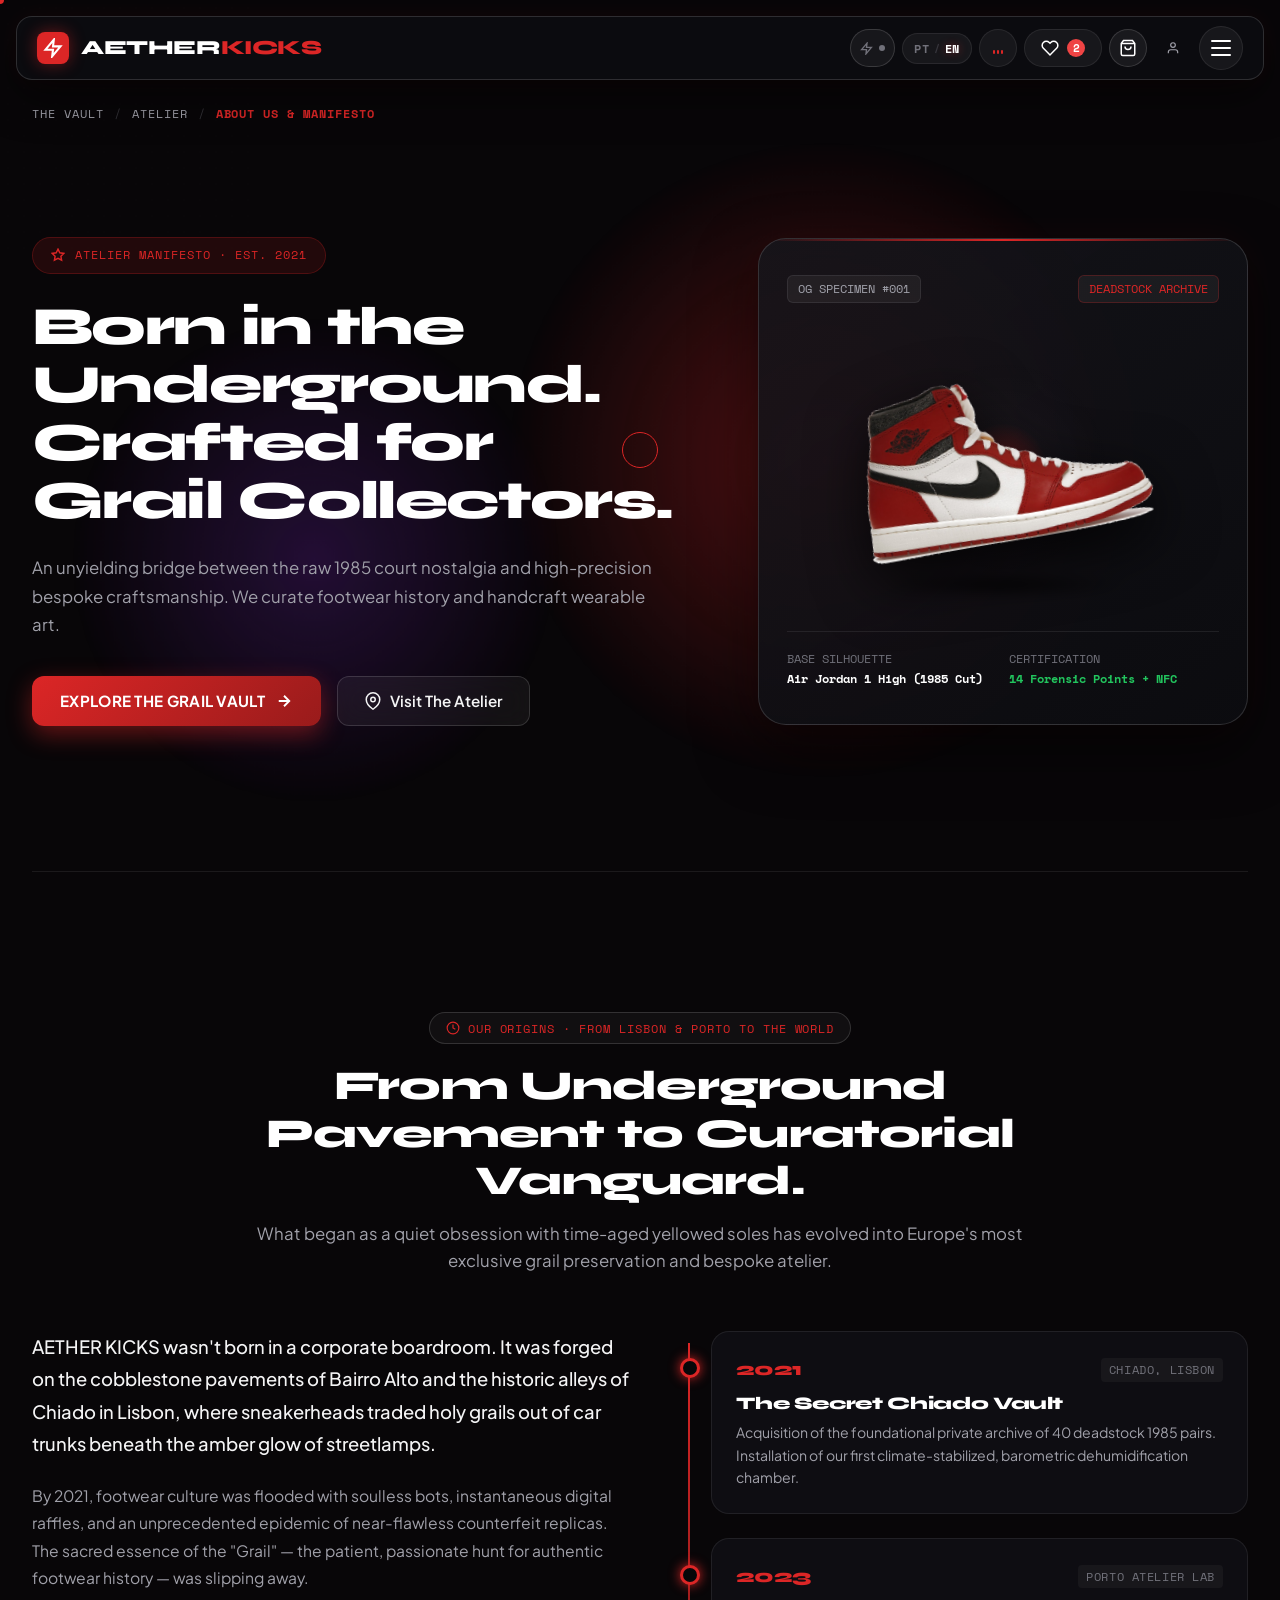
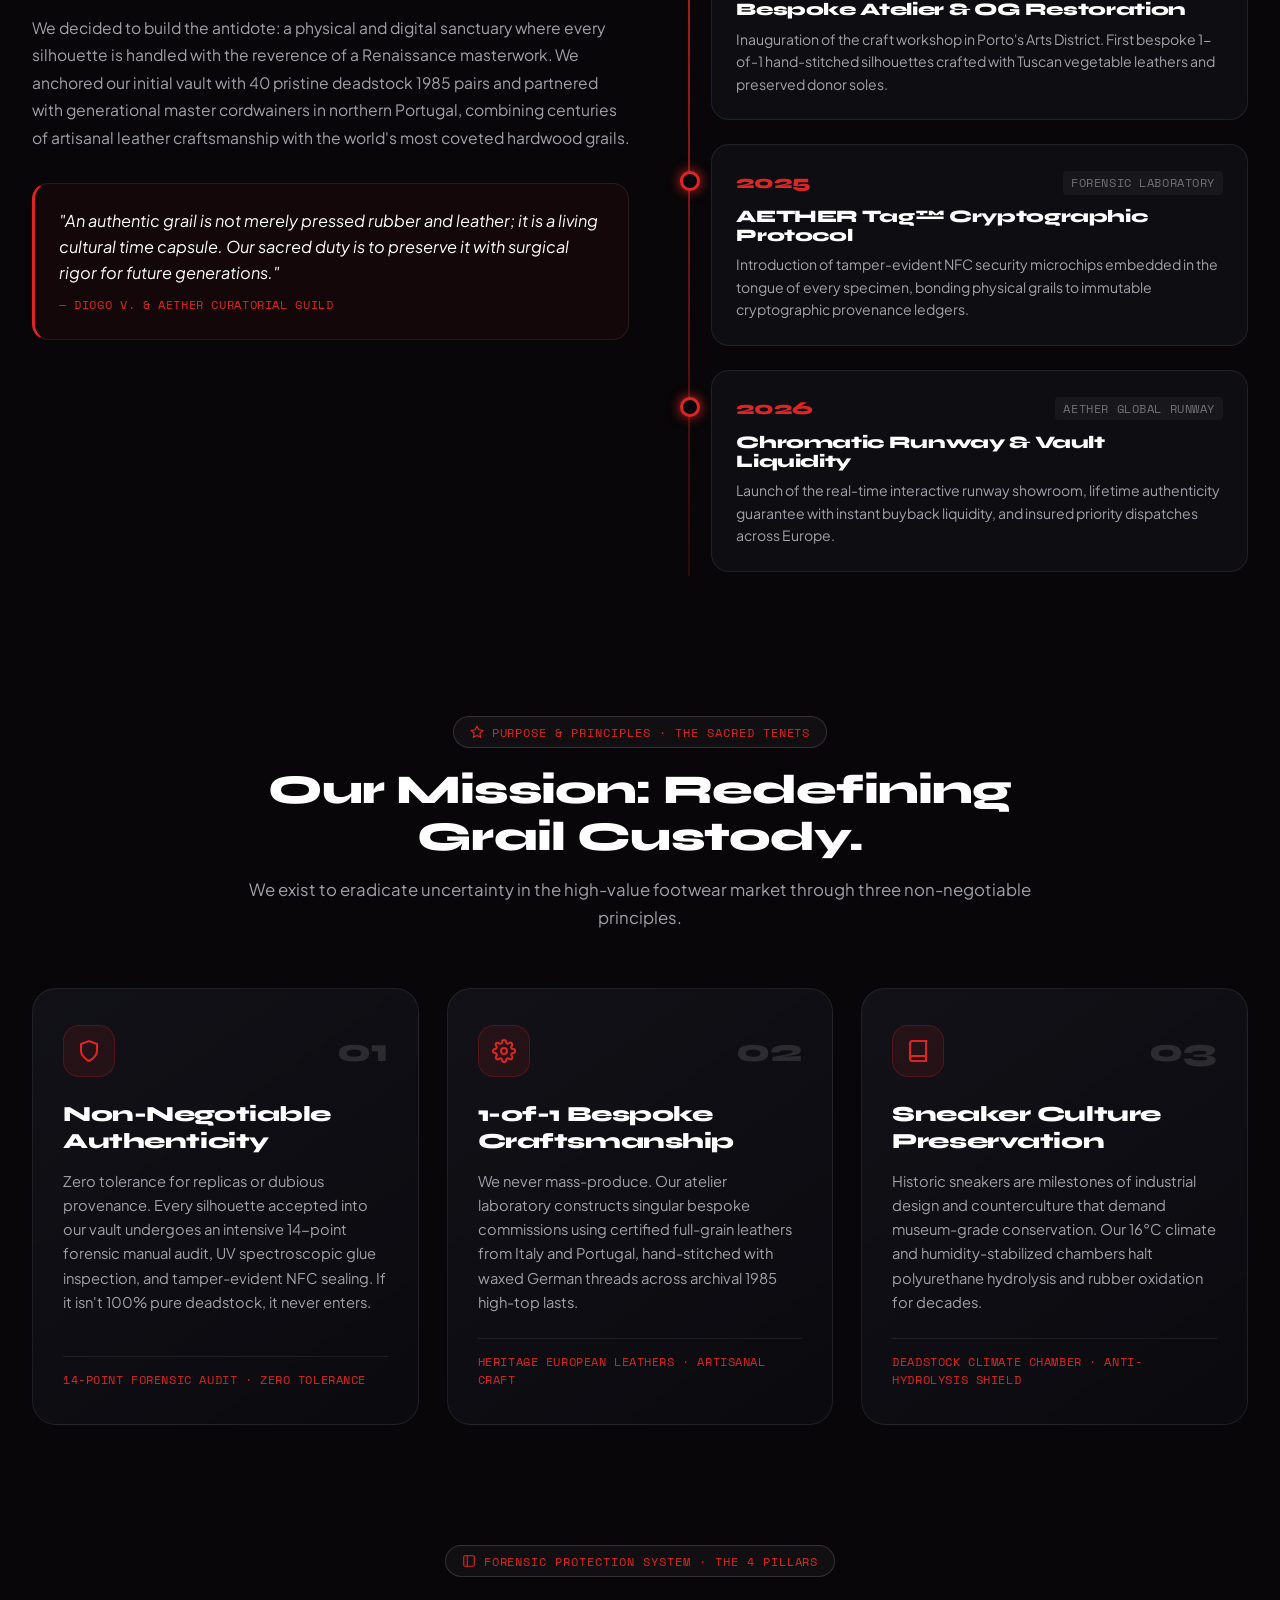
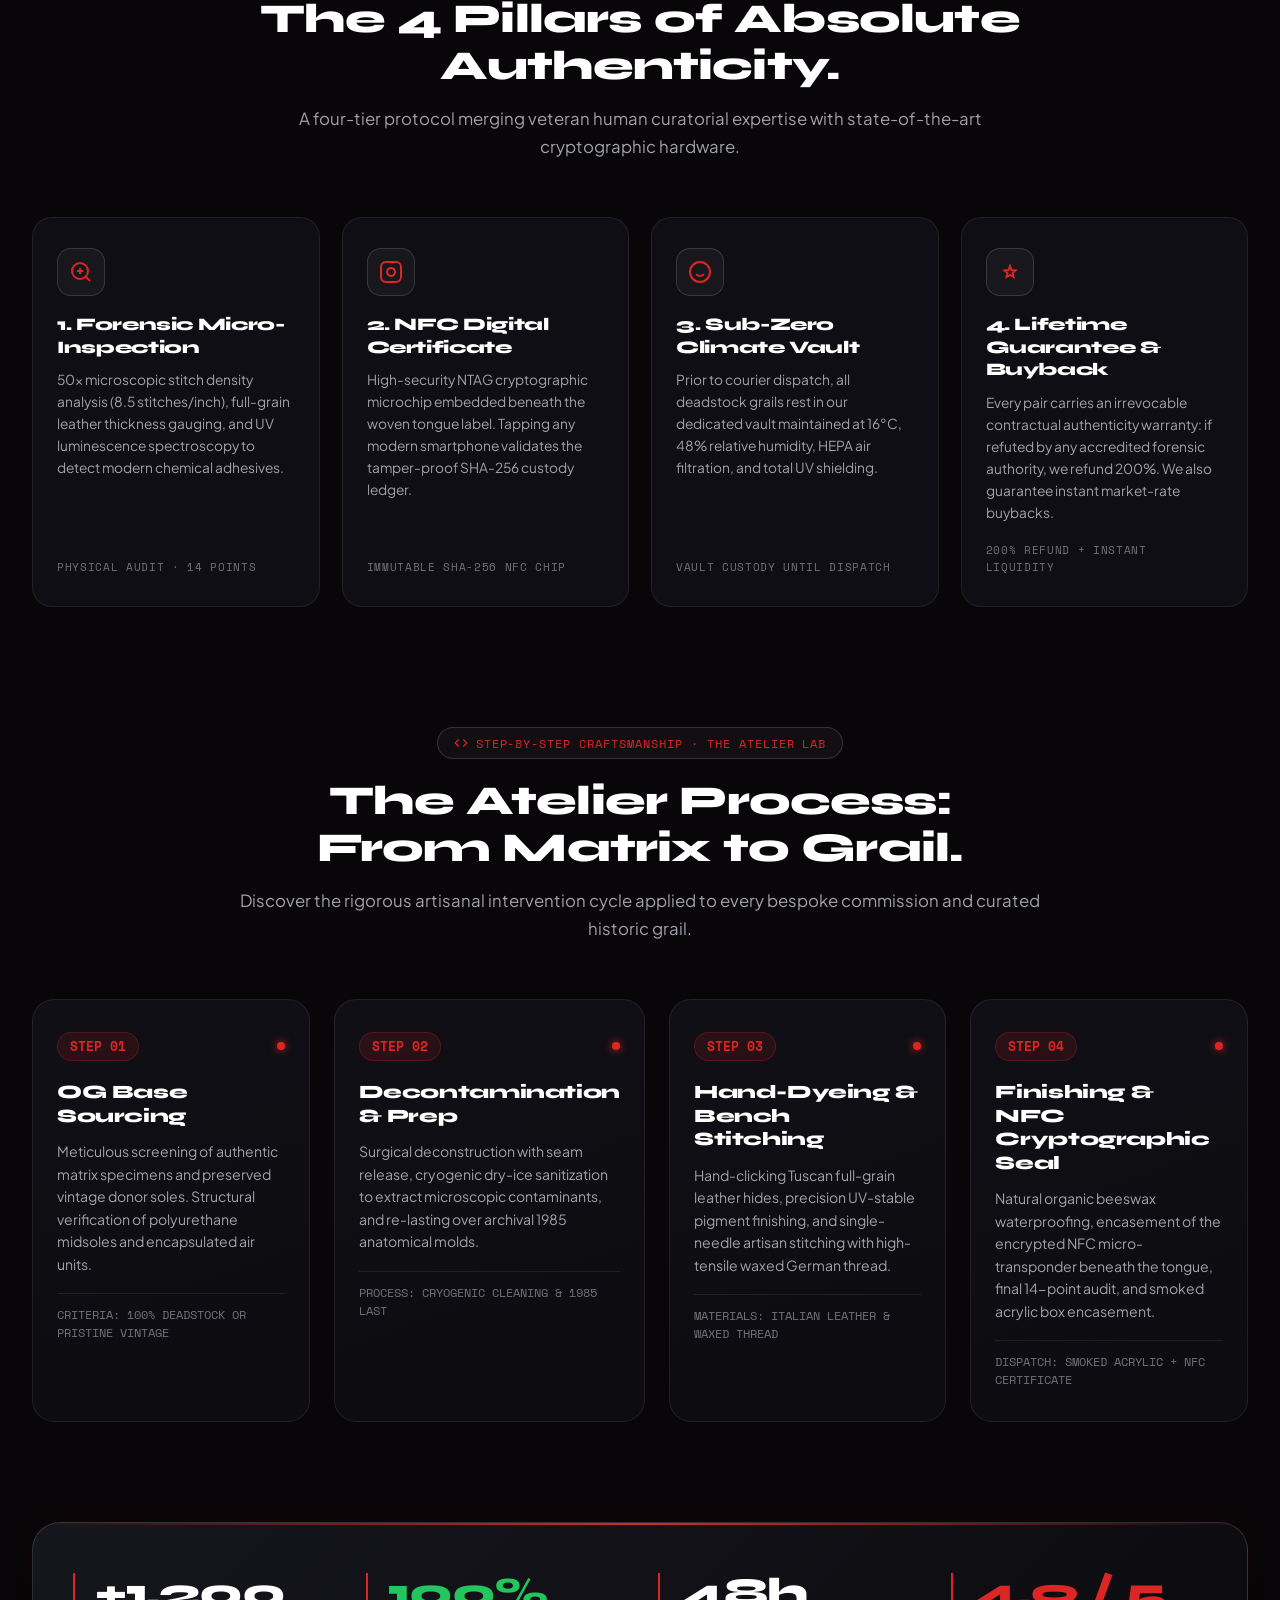
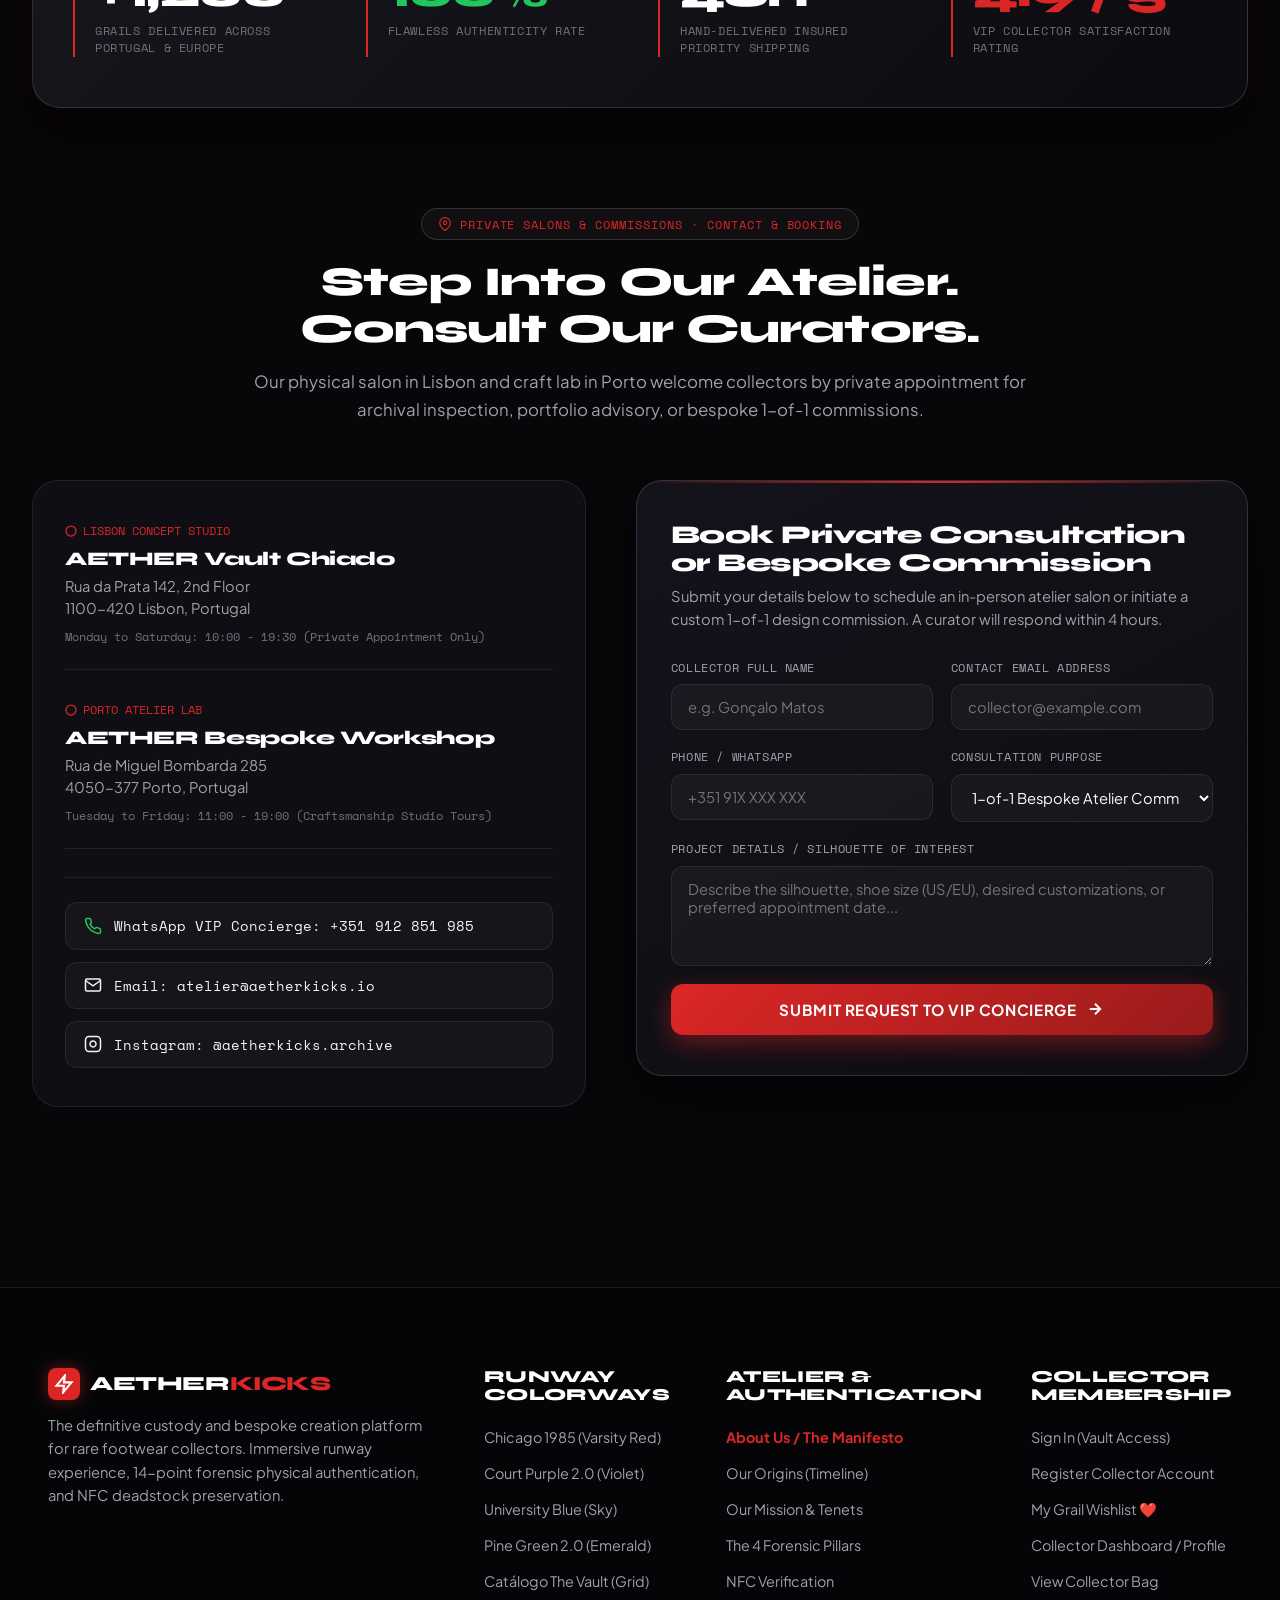
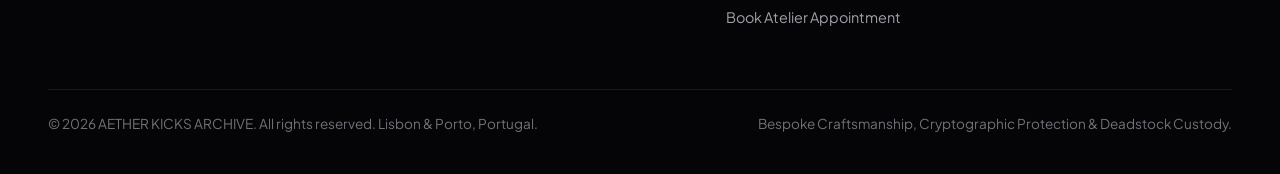
==== commit 242070d4: "feat(database): implement universal relational database engine, SQL schema/seeds, and Atelier Vault " ====
--- a/about.html
+++ b/about.html
@@ -149,6 +149,7 @@
       <li><a href="wishlist.html" class="hamburger-menu-link"><span class="menu-idx">07</span><span class="menu-label" data-i18n="menu_07">A Tua Wishlist</span></a></li>
       <li><a href="profile.html" class="hamburger-menu-link"><span class="menu-idx">08</span><span class="menu-label" data-i18n="menu_08">Perfil de Colecionador</span></a></li>
       <li><a href="index.html#nfc-modal" onclick="if(document.getElementById('nfc-modal')){ openNFCScanner(); return false; }" class="hamburger-menu-link"><span class="menu-idx">09</span><span class="menu-label" data-i18n="menu_09">NFC Verification</span></a></li>
+      <li><a href="admin.html" class="hamburger-menu-link" style="color: #f87171;"><span class="menu-idx" style="color: #dc2626;">10</span><span class="menu-label">Admin Vault OS ⚡</span></a></li>
     </ul>
 
     <div class="hamburger-drawer-footer">
@@ -861,6 +862,7 @@
   </footer>
 
   <!-- Scripts -->
+  <script src="assets/js/database.js"></script>
   <script src="assets/js/db.js"></script>
   <script src="assets/js/logo-particles.js"></script>
   <script src="assets/js/cursor.js"></script>
--- a/assets/css/store.css
+++ b/assets/css/store.css
@@ -3863,8 +3863,13 @@
   padding: 120px 48px;
   max-width: 1380px;
   margin: 0 auto;
+  min-height: calc(100vh - 120px);
+  display: flex;
+  align-items: center;
   position: relative;
   z-index: 20;
+  width: 100%;
+  box-sizing: border-box;
 }
 
 .about-grid {
@@ -3872,6 +3877,7 @@
   grid-template-columns: 1.15fr 1fr;
   gap: 60px;
   align-items: center;
+  width: 100%;
 }
 
 .about-manifesto-badge {
@@ -5816,12 +5822,14 @@
 .about-page-wrapper {
   position: relative;
   z-index: 10;
-  padding-top: 100px;
+  padding-top: 104px;
   max-width: 1380px;
   margin: 0 auto;
   padding-left: 32px;
   padding-right: 32px;
   padding-bottom: 120px;
+  box-sizing: border-box;
+  width: 100%;
 }
 
 /* Breadcrumb Bar */
@@ -5859,11 +5867,14 @@
 .about-hero-layout {
   display: grid;
   grid-template-columns: 1.15fr 0.85fr;
-  gap: 60px;
-  align-items: center;
-  padding-bottom: 90px;
+  gap: 64px;
+  align-items: center;
+  min-height: calc(100vh - 180px);
+  padding-bottom: 60px;
   border-bottom: 1px solid var(--border-glass);
-  margin-bottom: 90px;
+  margin-bottom: 80px;
+  width: 100%;
+  box-sizing: border-box;
 }
 
 .about-hero-badge {
@@ -6696,6 +6707,7 @@
   .about-hero-layout {
     grid-template-columns: 1fr;
     gap: 40px;
+    min-height: auto;
   }
   .origins-content-grid {
     grid-template-columns: 1fr;
@@ -7270,32 +7282,34 @@
   overflow-wrap: break-word !important;
 }
 
-/* Ensure all about images, cards, and stages never cause horizontal overflow */
-.about-section,
-.about-page-wrapper,
-.about-hero-layout,
-.origins-content-grid,
-.mission-tenets-grid,
-.pillars-luxury-grid,
-.process-steps-grid,
-.vault-metrics-banner,
-.concierge-layout-grid,
-.about-stats-panel {
-  max-width: 100% !important;
-  box-sizing: border-box !important;
-}
-
-.about-showcase-stage,
-.about-showcase-img {
-  max-width: 100% !important;
-  box-sizing: border-box !important;
-}
-
 /* Tablet & Mobile Breakpoints (<= 768px) */
 @media (max-width: 768px) {
+  /* Prevent horizontal overflow on mobile viewports */
+  .about-section,
+  .about-page-wrapper,
+  .about-hero-layout,
+  .origins-content-grid,
+  .mission-tenets-grid,
+  .pillars-luxury-grid,
+  .process-steps-grid,
+  .vault-metrics-banner,
+  .concierge-layout-grid,
+  .about-stats-panel,
+  .about-showcase-stage,
+  .about-showcase-img {
+    max-width: 100% !important;
+    box-sizing: border-box !important;
+  }
+
+  .about-hero-layout {
+    min-height: auto !important;
+  }
+
   .about-section {
     padding: 70px 16px !important;
     overflow-x: hidden !important;
+    min-height: auto !important;
+    display: block !important;
   }
 
   .about-grid {
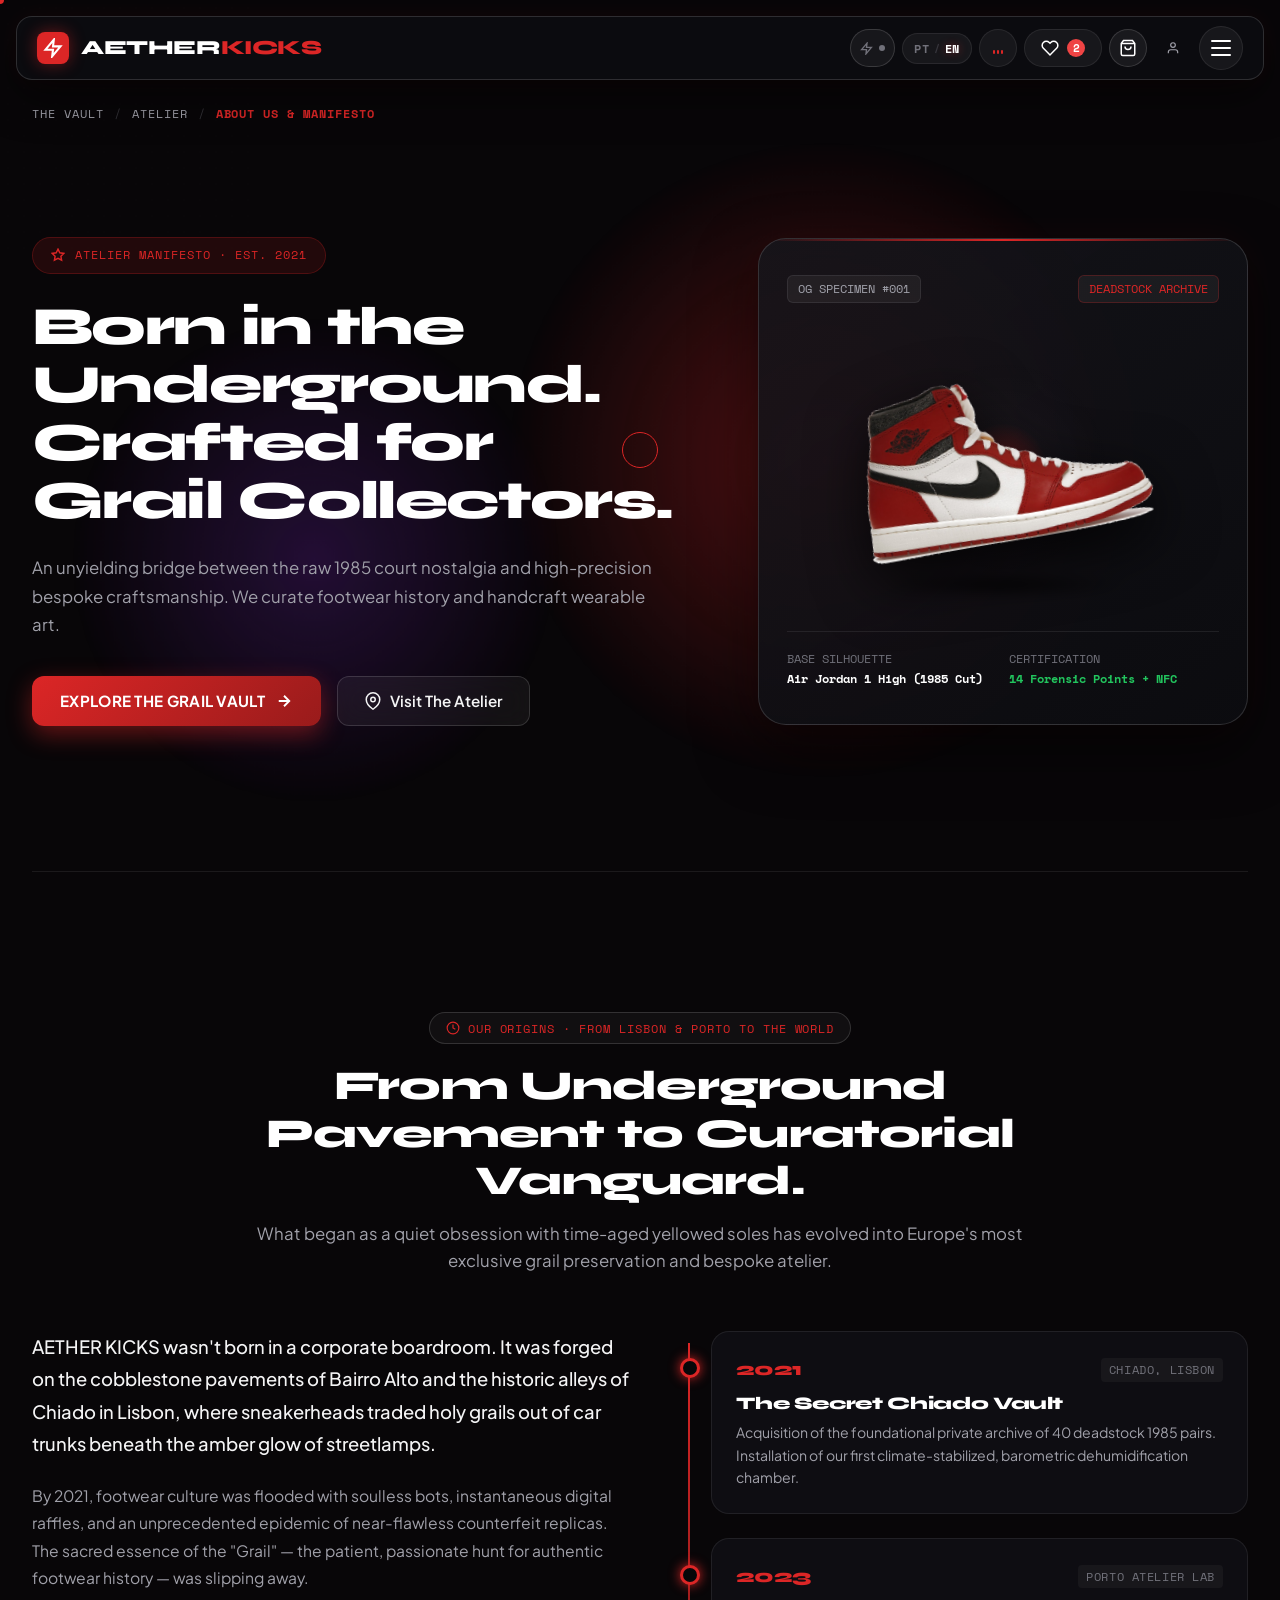
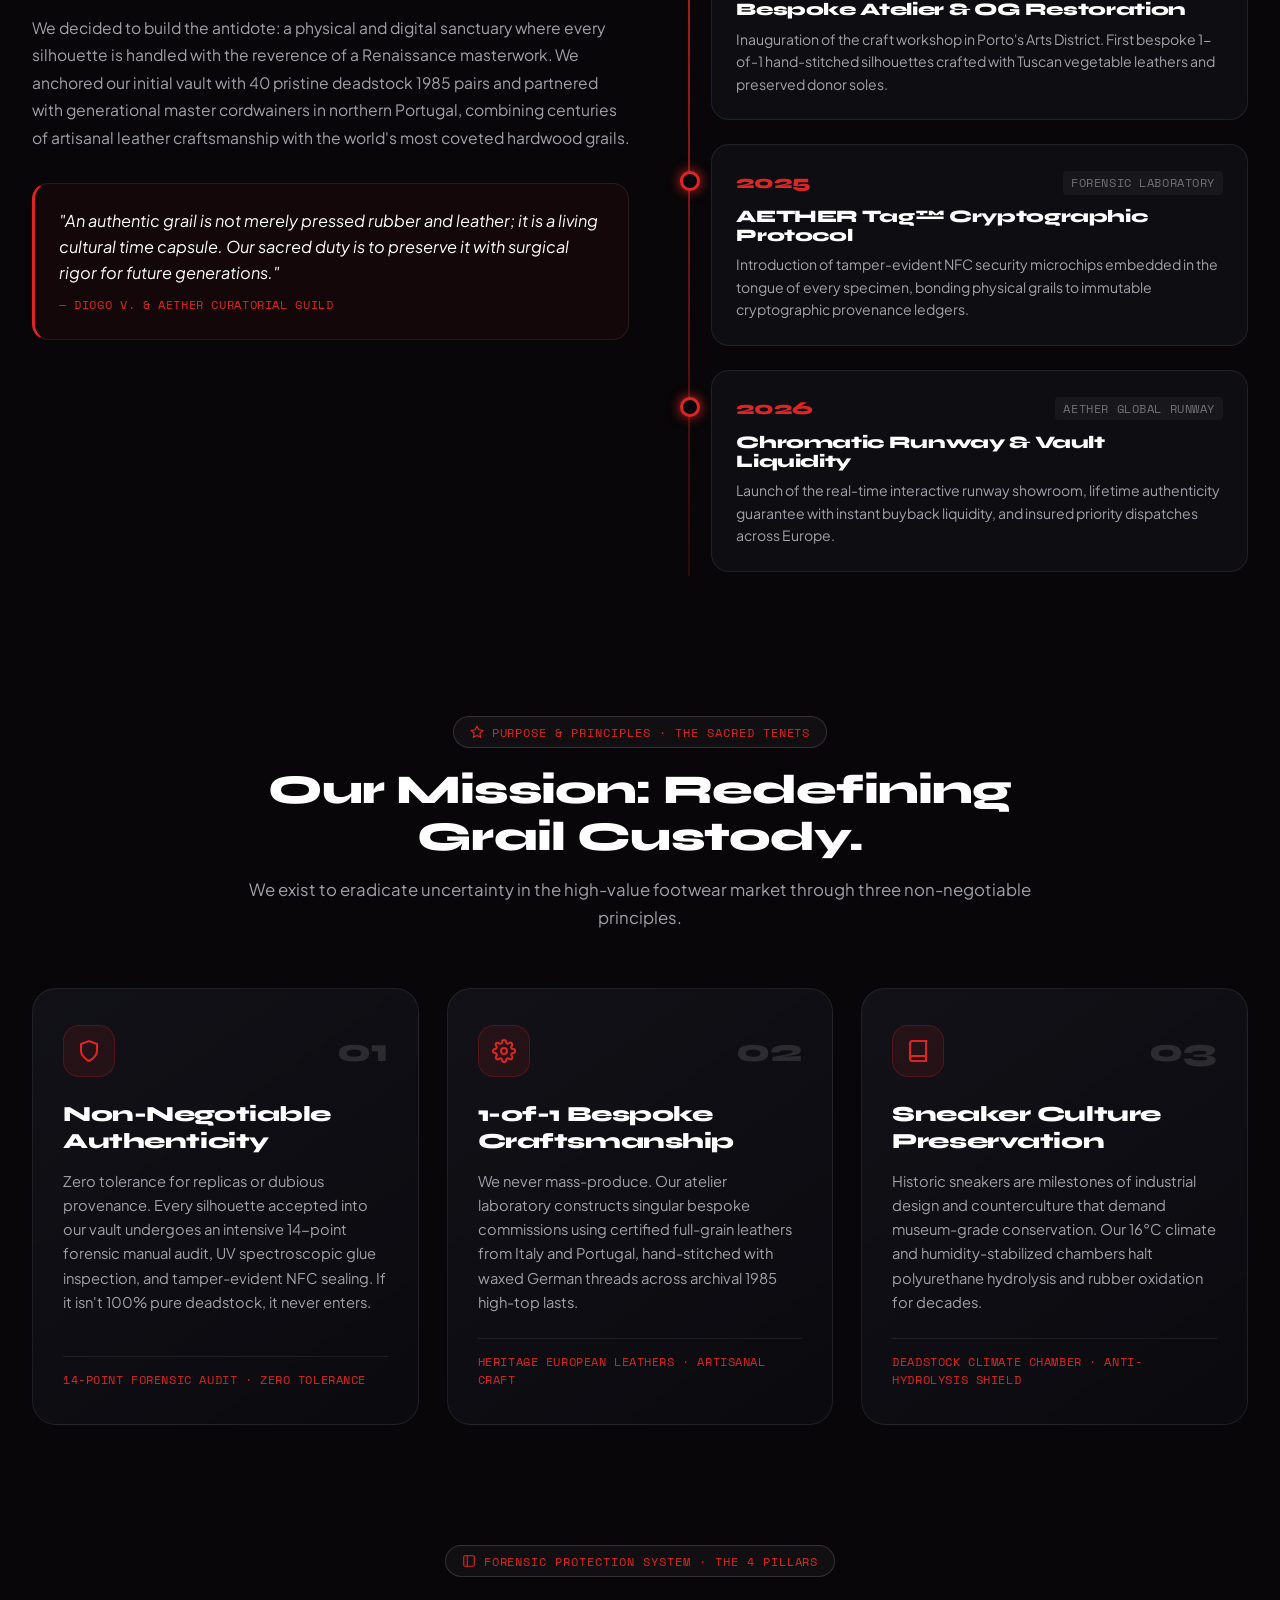
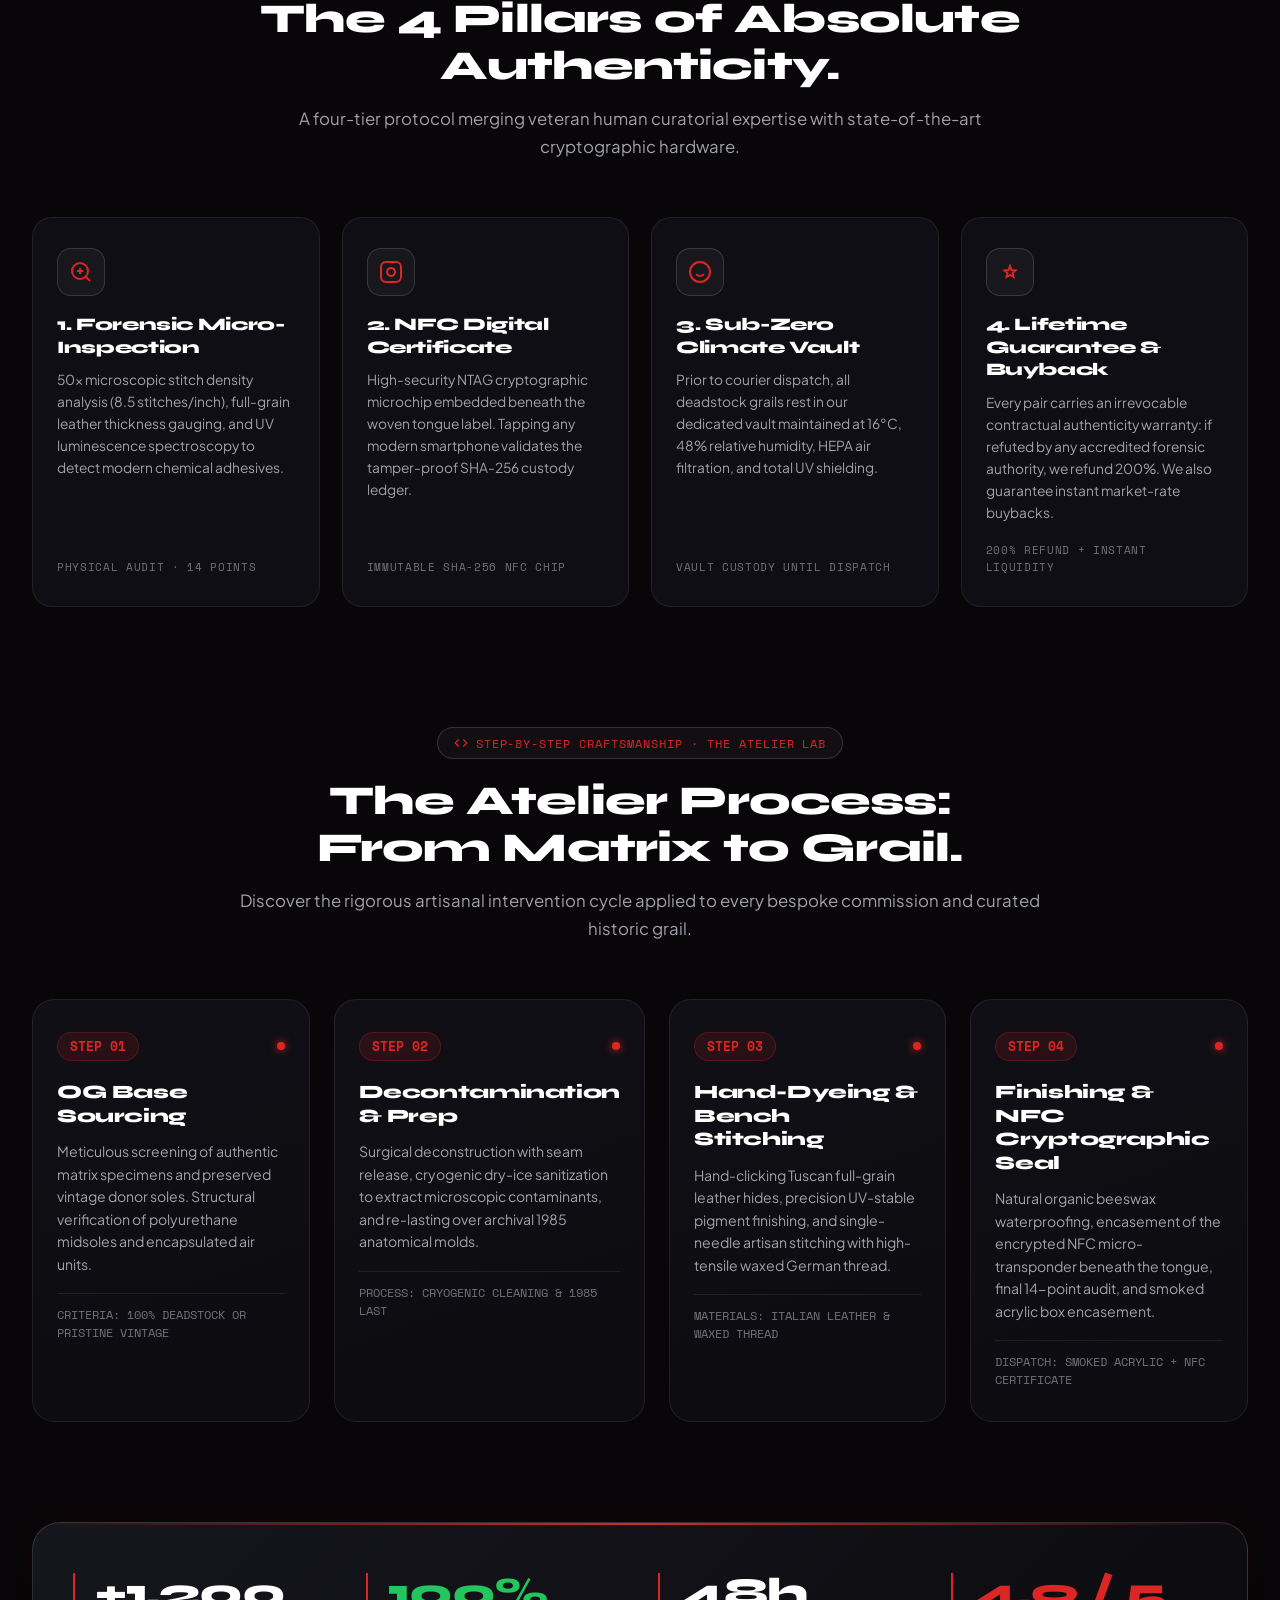
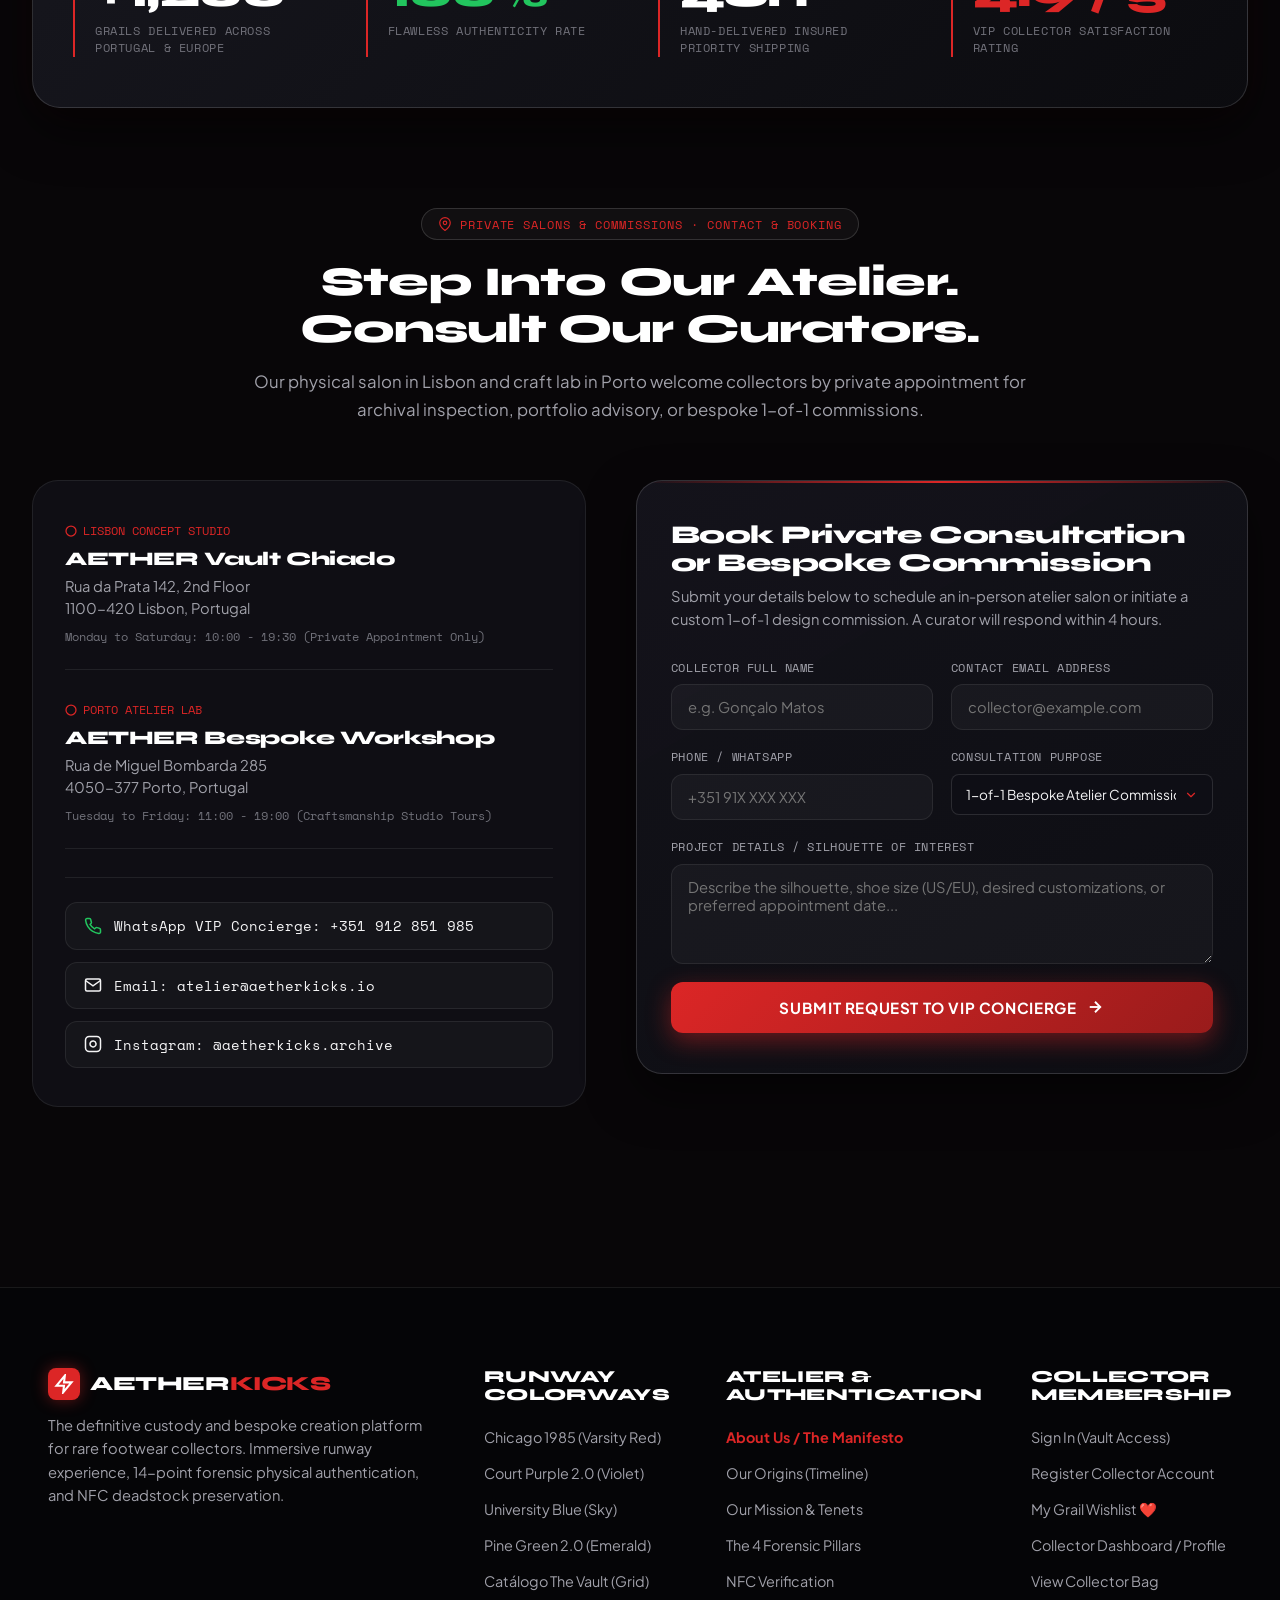
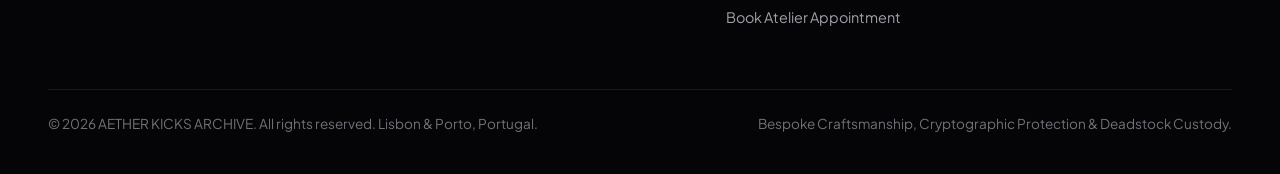
==== commit e91a3184: "feat(security-admin-store): secret passkey admin gate, team management, custom color picker, stock c" ====
--- a/about.html
+++ b/about.html
@@ -1,4 +1,4 @@
-<!DOCTYPE html>
+﻿<!DOCTYPE html>
 <html lang="pt">
 <head>
   <meta charset="UTF-8">
--- a/assets/css/global.css
+++ b/assets/css/global.css
@@ -827,4 +827,60 @@
   }
 }
 
-
+/* Luxury Collector Pill in Topbar */
+.user-pill-logged {
+  display: inline-flex;
+  align-items: center;
+  gap: 8px;
+  text-decoration: none;
+  cursor: pointer;
+  padding: 6px 14px;
+  background: rgba(255, 255, 255, 0.08);
+  border-radius: 999px;
+  border: 1px solid var(--theme-primary, #dc2626);
+  transition: all 0.25s cubic-bezier(0.16, 1, 0.3, 1);
+  color: #ffffff;
+}
+.user-pill-logged:hover {
+  background: rgba(255, 255, 255, 0.16);
+  border-color: rgba(255, 255, 255, 0.5);
+  transform: translateY(-1px);
+  box-shadow: 0 4px 14px rgba(0, 0, 0, 0.4), 0 0 12px var(--theme-glow, rgba(220, 38, 38, 0.3));
+}
+.user-pill-logged.active {
+  border-color: #a855f7;
+  background: rgba(168, 85, 247, 0.18);
+  box-shadow: 0 0 14px rgba(168, 85, 247, 0.3);
+}
+.user-status-dot {
+  width: 8px;
+  height: 8px;
+  border-radius: 50%;
+  background: #22c55e;
+  box-shadow: 0 0 8px rgba(34, 197, 94, 0.8);
+  display: inline-block;
+}
+.user-name-text {
+  font-size: 0.82rem;
+  font-weight: 700;
+  font-family: var(--font-mono, monospace);
+  color: #fff;
+  letter-spacing: 0.02em;
+}
+.btn-signout-mini {
+  background: none;
+  border: none;
+  color: #a1a1aa;
+  font-size: 0.75rem;
+  cursor: pointer;
+  padding: 0 2px;
+  margin-left: 4px;
+  line-height: 1;
+  transition: color 0.15s ease, transform 0.15s ease;
+}
+.btn-signout-mini:hover {
+  color: #ef4444;
+  transform: scale(1.2);
+}
+
+
--- a/assets/css/store.css
+++ b/assets/css/store.css
@@ -1,7647 +1,7802 @@
-/* ==========================================================================
-   AETHER KICKS - STOREFRONT & RUNWAY STYLES
-   Dynamic Color-Shifting Scroll, Floating Sneakers, E-Commerce Suite
-   ========================================================================== */
-
-/* Fixed Luxury Squircle Header Navbar */
-.store-nav {
-  position: fixed;
-  top: 16px;
-  left: 50%;
-  transform: translateX(-50%) translateZ(0);
-  -webkit-transform: translateX(-50%) translateZ(0);
-  backface-visibility: hidden;
-  -webkit-backface-visibility: hidden;
-  width: calc(100% - 32px);
-  max-width: 1440px;
-  height: 64px;
-  padding: 0 20px;
-  gap: 16px;
-  display: flex;
-  align-items: center;
-  justify-content: space-between;
-  flex-wrap: nowrap;
-  white-space: nowrap;
-  box-sizing: border-box;
-  overflow: visible;
-  border-radius: 16px;
-  background: rgba(14, 14, 18, 0.78);
-  backdrop-filter: blur(16px);
-  -webkit-backdrop-filter: blur(16px);
-  border: 1px solid var(--border-glass-light);
-  z-index: 1000;
-  box-shadow: 0 16px 40px rgba(0, 0, 0, 0.5), 0 0 24px var(--theme-surface-glow);
-  isolation: isolate;
-  transition: var(--transition-color), border-color 0.4s ease;
-}
-
-.nav-left {
-  display: flex;
-  align-items: center;
-  gap: 14px;
-  flex-shrink: 0;
-}
-
-.nav-brand {
-  display: flex;
-  align-items: center;
-  gap: 12px;
-  font-family: var(--font-display);
-  font-weight: 900;
-  font-size: 1.25rem;
-  letter-spacing: -0.02em;
-  color: var(--text-white);
-  flex-shrink: 0;
-  text-decoration: none;
-  white-space: nowrap;
-}
-
-.brand-icon {
-  width: 32px;
-  height: 32px;
-  background: var(--theme-primary);
-  border-radius: 8px;
-  display: flex;
-  align-items: center;
-  justify-content: center;
-  color: #fff;
-  box-shadow: 0 0 16px var(--theme-glow);
-  transition: background 0.8s ease, box-shadow 0.8s ease;
-  flex-shrink: 0;
-}
-
-/* Center Presentation Mode Switcher */
-.nav-center-switcher {
-  display: flex;
-  align-items: center;
-  justify-content: center;
-  flex-shrink: 0;
-}
-
-.nav-view-switcher {
-  display: inline-flex;
-  align-items: center;
-  background: rgba(255, 255, 255, 0.05);
-  border: 1px solid var(--border-glass-light);
-  border-radius: 10px;
-  padding: 3px;
-  gap: 3px;
-  flex-shrink: 0;
-}
-
-.btn-view-opt,
-.nav-view-btn {
-  display: inline-flex;
-  align-items: center;
-  gap: 6px;
-  padding: 6px 12px;
-  border-radius: 8px;
-  background: transparent;
-  border: none;
-  font-family: var(--font-mono);
-  font-size: 0.75rem;
-  font-weight: 700;
-  color: var(--text-secondary);
-  cursor: pointer;
-  transition: all var(--transition-fast);
-  white-space: nowrap;
-  flex-shrink: 0;
-}
-
-.btn-view-opt:hover,
-.nav-view-btn:hover {
-  color: #fff;
-  background: rgba(255, 255, 255, 0.08);
-}
-
-.btn-view-opt.active,
-.nav-view-btn.active {
-  background: var(--theme-primary);
-  color: #fff;
-  box-shadow: 0 0 12px var(--theme-glow);
-}
-
-/* Navigation Links */
-.nav-links {
-  display: flex;
-  align-items: center;
-  gap: 16px;
-  list-style: none;
-  margin: 0;
-  padding: 0;
-  flex-shrink: 1;
-  min-width: 0;
-  max-width: 100%;
-  overflow: hidden;
-  white-space: nowrap;
-}
-
-.nav-link {
-  font-size: 0.85rem;
-  font-weight: 600;
-  color: var(--text-secondary);
-  transition: color var(--transition-fast);
-  position: relative;
-  padding: 6px 0;
-  text-decoration: none;
-  white-space: nowrap;
-}
-
-.nav-link:hover,
-.nav-link.active {
-  color: var(--text-white);
-}
-
-.nav-link.active::after {
-  content: '';
-  position: absolute;
-  bottom: 0;
-  left: 0;
-  width: 100%;
-  height: 2px;
-  background: var(--theme-primary);
-  border-radius: 2px;
-  box-shadow: 0 0 8px var(--theme-primary);
-  transition: background 0.8s ease;
-}
-
-/* Right Navigation Actions */
-.nav-actions {
-  display: flex;
-  align-items: center;
-  gap: 8px;
-  flex-shrink: 0;
-  white-space: nowrap;
-  z-index: 2;
-}
-
-/* Audio Synthesizer Wave Button */
-.btn-sound-toggle {
-  display: flex;
-  align-items: center;
-  gap: 6px;
-  padding: 7px 12px;
-  border-radius: 999px;
-  background: rgba(255, 255, 255, 0.05);
-  border: 1px solid var(--border-glass);
-  font-size: 0.75rem;
-  font-family: var(--font-mono);
-  font-weight: 700;
-  color: var(--text-secondary);
-  transition: all var(--transition-fast);
-  flex-shrink: 0;
-  cursor: pointer;
-  white-space: nowrap;
-}
-
-.sound-bars {
-  display: flex;
-  align-items: flex-end;
-  gap: 2px;
-  height: 12px;
-}
-
-.sound-bar {
-  width: 2px;
-  height: 4px;
-  background: var(--theme-primary);
-  border-radius: 1px;
-  transition: height 0.2s ease, background 0.8s ease;
-}
-
-.btn-sound-toggle.playing .sound-bar:nth-child(1) { animation: soundWave 0.7s infinite alternate; }
-.btn-sound-toggle.playing .sound-bar:nth-child(2) { animation: soundWave 0.5s infinite alternate 0.15s; }
-.btn-sound-toggle.playing .sound-bar:nth-child(3) { animation: soundWave 0.9s infinite alternate 0.3s; }
-
-@keyframes soundWave {
-  0% { height: 3px; }
-  100% { height: 12px; }
-}
-
-/* Luxury Language Switcher Toggle */
-.btn-lang-toggle {
-  display: inline-flex;
-  align-items: center;
-  gap: 3px;
-  background: rgba(255, 255, 255, 0.05);
-  border: 1px solid var(--border-glass);
-  padding: 6px 11px;
-  border-radius: 999px;
-  color: var(--text-muted);
-  font-family: var(--font-mono);
-  font-size: 0.73rem;
-  font-weight: 700;
-  letter-spacing: 0.06em;
-  cursor: pointer;
-  transition: all var(--transition-fast);
-  white-space: nowrap;
-  user-select: none;
-}
-
-.btn-lang-toggle:hover {
-  border-color: var(--border-glass-light);
-  background: rgba(255, 255, 255, 0.09);
-  color: var(--text-white);
-}
-
-.btn-lang-toggle .lang-code {
-  transition: color var(--transition-fast);
-  color: var(--text-muted);
-}
-
-.btn-lang-toggle .lang-code.active {
-  color: #ffffff;
-  font-weight: 800;
-  text-shadow: 0 0 8px var(--theme-glow, rgba(220, 38, 38, 0.6));
-}
-
-.btn-lang-toggle .lang-divider {
-  opacity: 0.35;
-  font-size: 0.65rem;
-  margin: 0 1px;
-}
-
-/* Luxury Performance Mode Toggle Button */
-.btn-perf-toggle {
-  display: inline-flex;
-  align-items: center;
-  gap: 6px;
-  background: rgba(255, 255, 255, 0.05);
-  border: 1px solid var(--border-glass);
-  padding: 6px 11px;
-  border-radius: 999px;
-  color: var(--text-muted);
-  font-family: var(--font-mono);
-  font-size: 0.73rem;
-  font-weight: 700;
-  letter-spacing: 0.06em;
-  cursor: pointer;
-  transition: all var(--transition-fast);
-  white-space: nowrap;
-  user-select: none;
-  flex-shrink: 0;
-}
-
-.btn-perf-toggle:hover {
-  border-color: var(--border-glass-light);
-  background: rgba(255, 255, 255, 0.09);
-  color: var(--text-white);
-}
-
-.btn-perf-toggle.active {
-  border-color: rgba(34, 197, 94, 0.5);
-  background: rgba(34, 197, 94, 0.12);
-  color: #4ade80;
-  box-shadow: 0 0 10px rgba(34, 197, 94, 0.25);
-}
-
-.btn-perf-toggle:not(.active) {
-  border-color: rgba(255, 255, 255, 0.15);
-  background: rgba(255, 255, 255, 0.05);
-  color: var(--text-muted);
-  box-shadow: none;
-}
-
-.btn-perf-toggle:not(.active):hover {
-  border-color: rgba(255, 255, 255, 0.28);
-  background: rgba(255, 255, 255, 0.09);
-  color: var(--text-white);
-}
-
-.btn-perf-toggle .perf-icon {
-  flex-shrink: 0;
-  transition: transform var(--transition-fast), stroke var(--transition-fast);
-}
-
-.btn-perf-toggle.active .perf-icon {
-  stroke: #4ade80;
-  filter: drop-shadow(0 0 4px #22c55e);
-}
-
-.btn-perf-toggle:not(.active) .perf-icon {
-  stroke: var(--text-muted);
-  filter: none;
-}
-
-.perf-indicator-dot {
-  width: 6px;
-  height: 6px;
-  border-radius: 50%;
-  background: #4ade80;
-  box-shadow: 0 0 8px #22c55e;
-  display: inline-block;
-  flex-shrink: 0;
-  animation: perfPulse 2s infinite ease-in-out;
-}
-
-.btn-perf-toggle:not(.active) .perf-indicator-dot {
-  background: #71717a;
-  box-shadow: none;
-  animation: none;
-}
-
-@keyframes perfPulse {
-  0%, 100% { transform: scale(1); opacity: 1; }
-  50% { transform: scale(1.3); opacity: 0.65; }
-}
-
-/* Nav Cart Button */
-.btn-nav-cart {
-  position: relative;
-  display: flex;
-  align-items: center;
-  gap: 8px;
-  padding: 8px 16px;
-  border-radius: 999px;
-  background: rgba(255, 255, 255, 0.06);
-  border: 1px solid var(--border-glass-light);
-  font-weight: 700;
-  font-size: 0.85rem;
-  color: var(--text-white);
-  transition: all var(--transition-fast);
-  flex-shrink: 0;
-  cursor: pointer;
-  white-space: nowrap;
-}
-
-.btn-nav-cart:hover {
-  background: rgba(255, 255, 255, 0.12);
-  border-color: var(--theme-primary);
-  transform: translateY(-1px);
-}
-
-.cart-badge-count {
-  position: absolute;
-  top: -4px;
-  right: -4px;
-  width: 20px;
-  height: 20px;
-  border-radius: 50%;
-  background: var(--theme-primary);
-  color: #fff;
-  font-size: 0.72rem;
-  font-family: var(--font-mono);
-  font-weight: 800;
-  display: inline-flex;
-  align-items: center;
-  justify-content: center;
-  box-shadow: 0 0 10px var(--theme-glow);
-  transition: background 0.8s ease;
-}
-
-/* Nav Auth Buttons */
-.nav-auth-group {
-  display: flex;
-  align-items: center;
-  gap: 8px;
-  flex-shrink: 0;
-}
-
-.btn-nav-login {
-  padding: 7px 14px;
-  border-radius: 999px;
-  font-size: 0.82rem;
-  font-weight: 700;
-  color: var(--text-secondary);
-  transition: color var(--transition-fast);
-  flex-shrink: 0;
-  text-decoration: none;
-  white-space: nowrap;
-}
-
-.btn-nav-login:hover {
-  color: var(--text-white);
-}
-
-.btn-nav-register {
-  padding: 7px 16px;
-  border-radius: 999px;
-  font-size: 0.82rem;
-  font-weight: 800;
-  color: #fff;
-  background: var(--theme-primary);
-  box-shadow: 0 4px 16px var(--theme-glow);
-  transition: all var(--transition-fast);
-  flex-shrink: 0;
-  text-decoration: none;
-  white-space: nowrap;
-}
-
-.btn-nav-register:hover {
-  transform: translateY(-2px);
-  filter: brightness(1.1);
-}
-
-/* Strict Responsive Navigation Breakpoints (Zero Element Overlap Guarantee) */
-@media (max-width: 1400px) {
-  /* Collapse text labels in right actions to sleek luxury icon pills before nav-links can crowd */
-  #btn-sound-toggle > span,
-  .btn-sound-toggle > span,
-  .btn-nav-wishlist > span:not(.wishlist-badge-count),
-  .btn-nav-cart > span:not(.cart-badge-count),
-  .btn-nav-login > span,
-  #btn-perf-toggle > span.perf-text,
-  .btn-perf-toggle > span.perf-text,
-  #btn-perf-toggle > span.perf-label,
-  .btn-perf-toggle > span.perf-label {
-    display: none !important;
-  }
-
-  .btn-sound-toggle,
-  .btn-nav-wishlist,
-  .btn-nav-cart,
-  .btn-nav-login,
-  .btn-perf-toggle {
-    min-width: 38px;
-    height: 38px;
-    padding: 0 9px;
-    border-radius: 999px;
-    display: inline-flex;
-    align-items: center;
-    justify-content: center;
-  }
-
-  .nav-links {
-    gap: 12px;
-  }
-  .nav-actions {
-    gap: 7px;
-  }
-}
-
-@media (max-width: 1220px) {
-  .nav-links {
-    display: none !important;
-  }
-}
-
-@media (max-width: 1080px) {
-  .store-nav {
-    padding: 0 14px;
-    gap: 10px;
-  }
-
-  .nav-brand {
-    font-size: 1.15rem;
-    gap: 8px;
-  }
-
-  .brand-icon {
-    width: 28px;
-    height: 28px;
-  }
-
-  .nav-actions {
-    gap: 8px;
-  }
-
-  .btn-hamburger,
-  .btn-hamburger-toggle,
-  #btn-hamburger-toggle {
-    width: 38px;
-    height: 38px;
-    padding: 8px;
-    flex-shrink: 0 !important;
-  }
-}
-
-/* Breakpoint <= 900px (Addresses 700px - 900px):
-   Keep ONLY essentials in top bar: Brand, Wishlist, Cart, Hamburger Toggle.
-   Non-essentials (Language Switcher, Sound Toggle, Performance Mode, Profile, Presentation switcher)
-   are moved to the luxury slide-out drawer connected to the hamburger button.
-   Guarantees the hamburger NEVER disappears or clips between 700px and 900px. */
-@media (max-width: 900px) {
-  .nav-center-switcher,
-  .store-nav #btn-lang-toggle,
-  .store-nav .btn-lang-toggle,
-  .store-nav #btn-sound-toggle,
-  .store-nav .btn-sound-toggle,
-  .store-nav #btn-perf-toggle,
-  .store-nav .btn-perf-toggle,
-  .store-nav .nav-auth-group {
-    display: none !important;
-  }
-
-  .store-nav {
-    width: calc(100% - 24px);
-    padding: 0 12px;
-    gap: 8px;
-    height: 56px;
-    top: 10px;
-    justify-content: space-between !important;
-    transition: none !important;
-    box-shadow: 0 12px 32px rgba(0, 0, 0, 0.5) !important;
-  }
-
-  .nav-brand {
-    font-size: 1.05rem;
-    gap: 7px;
-    flex-shrink: 1;
-    min-width: 0;
-  }
-
-  .brand-icon {
-    width: 26px;
-    height: 26px;
-    flex-shrink: 0;
-  }
-
-  .nav-actions {
-    gap: 8px;
-    display: flex !important;
-    align-items: center !important;
-    flex-shrink: 0 !important;
-  }
-
-  #btn-hamburger-toggle,
-  .btn-hamburger-toggle,
-  .btn-hamburger {
-    display: flex !important;
-    flex-shrink: 0 !important;
-    visibility: visible !important;
-    opacity: 1 !important;
-    width: 38px !important;
-    height: 38px !important;
-    padding: 8px !important;
-  }
-}
-
-@media (max-width: 768px) {
-  .store-nav {
-    width: calc(100% - 20px);
-    padding: 0 12px;
-    gap: 8px;
-    height: 54px;
-    top: 8px;
-  }
-
-  .nav-brand {
-    font-size: 1.0rem;
-    gap: 6px;
-  }
-
-  .brand-icon {
-    width: 26px;
-    height: 26px;
-  }
-
-  .nav-actions {
-    gap: 7px;
-  }
-
-  .btn-nav-wishlist,
-  .btn-nav-cart {
-    min-width: 36px;
-    height: 36px;
-    padding: 0 9px;
-    border-radius: 999px;
-    display: inline-flex;
-    align-items: center;
-    justify-content: center;
-    box-sizing: border-box;
-    background: rgba(255, 255, 255, 0.05);
-    border: 1px solid var(--border-glass);
-  }
-
-  .cart-badge-count,
-  .wishlist-badge-count {
-    position: absolute;
-    top: -4px;
-    right: -4px;
-    min-width: 18px;
-    height: 18px;
-    padding: 0 4px;
-    border-radius: 999px;
-    font-size: 0.65rem;
-  }
-
-  .btn-hamburger,
-  .btn-hamburger-toggle,
-  #btn-hamburger-toggle {
-    width: 36px !important;
-    height: 36px !important;
-    padding: 7px !important;
-    flex-shrink: 0 !important;
-    display: flex !important;
-  }
-}
-
-@media (max-width: 680px) {
-  .store-nav {
-    width: calc(100% - 16px);
-    padding: 0 10px;
-    gap: 7px;
-    height: 52px;
-    top: 6px;
-  }
-
-  .nav-brand {
-    font-size: 1.0rem;
-    gap: 6px;
-  }
-
-  .brand-icon {
-    width: 26px;
-    height: 26px;
-    border-radius: 7px;
-  }
-
-  .brand-icon svg {
-    width: 16px;
-    height: 16px;
-  }
-
-  .nav-actions {
-    gap: 8px;
-  }
-
-  .btn-nav-wishlist,
-  .btn-nav-cart {
-    min-width: 36px;
-    height: 36px;
-    padding: 0 10px;
-    border-radius: 999px;
-  }
-
-  .cart-badge-count,
-  .wishlist-badge-count {
-    top: -3px;
-    right: -3px;
-    min-width: 16px;
-    height: 16px;
-    font-size: 0.62rem;
-  }
-
-  .btn-hamburger,
-  .btn-hamburger-toggle,
-  #btn-hamburger-toggle {
-    min-width: 36px;
-    width: 36px;
-    height: 36px;
-    padding: 6px;
-  }
-}
-
-@media (max-width: 480px) {
-  .store-nav {
-    width: calc(100% - 14px);
-    padding: 0 10px;
-    gap: 6px;
-    height: 52px;
-    top: 6px;
-    border-radius: 14px;
-  }
-
-  .nav-brand {
-    font-size: 0.95rem;
-    gap: 6px;
-  }
-
-  .brand-icon {
-    width: 24px;
-    height: 24px;
-  }
-
-  .nav-actions {
-    gap: 6px;
-  }
-
-  .btn-nav-wishlist,
-  .btn-nav-cart {
-    min-width: 36px;
-    height: 36px;
-    padding: 0 8px;
-  }
-
-  .btn-hamburger,
-  .btn-hamburger-toggle,
-  #btn-hamburger-toggle {
-    min-width: 36px;
-    width: 36px;
-    height: 36px;
-    padding: 6px;
-  }
-}
-
-@media (max-width: 375px) {
-  .store-nav {
-    width: calc(100% - 12px);
-    padding: 0 8px;
-    gap: 5px;
-    height: 50px;
-    top: 6px;
-    border-radius: 12px;
-  }
-
-  .nav-brand {
-    font-size: 0.88rem;
-    gap: 5px;
-  }
-
-  .brand-icon {
-    width: 22px;
-    height: 22px;
-  }
-
-  .brand-icon svg {
-    width: 14px;
-    height: 14px;
-  }
-
-  .nav-actions {
-    gap: 6px;
-  }
-
-  .btn-nav-wishlist,
-  .btn-nav-cart {
-    min-width: 34px;
-    height: 34px;
-    padding: 0 6px;
-  }
-
-  .btn-hamburger,
-  .btn-hamburger-toggle,
-  #btn-hamburger-toggle {
-    min-width: 34px;
-    width: 34px;
-    height: 34px;
-    padding: 5px;
-  }
-}
-
-@media (max-width: 330px) {
-  .store-nav {
-    width: calc(100% - 10px);
-    padding: 0 6px;
-    gap: 4px;
-    height: 48px;
-    top: 5px;
-    border-radius: 10px;
-  }
-
-  .nav-brand {
-    font-size: 0.78rem;
-    letter-spacing: -0.03em;
-    gap: 4px;
-  }
-
-  .brand-icon {
-    width: 20px;
-    height: 20px;
-    border-radius: 5px;
-  }
-
-  .brand-icon svg {
-    width: 13px;
-    height: 13px;
-  }
-
-  .nav-actions {
-    gap: 5px;
-  }
-
-  .btn-nav-wishlist,
-  .btn-nav-cart {
-    min-width: 32px;
-    width: 32px;
-    height: 32px;
-    padding: 0;
-  }
-
-  .btn-nav-wishlist svg,
-  .btn-nav-cart svg {
-    width: 15px;
-    height: 15px;
-  }
-
-  .cart-badge-count,
-  .wishlist-badge-count {
-    top: -2px;
-    right: -2px;
-    min-width: 14px;
-    width: 14px;
-    height: 14px;
-    font-size: 0.58rem;
-    padding: 0;
-  }
-
-  .btn-hamburger,
-  .btn-hamburger-toggle,
-  #btn-hamburger-toggle {
-    min-width: 32px;
-    width: 32px;
-    height: 32px;
-    padding: 4px;
-  }
-
-  .hamburger-line {
-    width: 14px;
-    height: 1.5px;
-  }
-}
-
-/* Side Floating Color Runway Nav Dots */
-.runway-sidebar-dots {
-  position: fixed;
-  right: 28px;
-  top: 50%;
-  transform: translateY(-50%);
-  display: flex;
-  flex-direction: column;
-  gap: 16px;
-  z-index: 900;
-}
-
-.runway-dot {
-  width: 12px;
-  height: 12px;
-  border-radius: 50%;
-  background: rgba(255, 255, 255, 0.2);
-  border: 2px solid transparent;
-  cursor: pointer;
-  transition: all 0.3s ease;
-  position: relative;
-}
-
-.runway-dot::before {
-  content: attr(data-tooltip);
-  position: absolute;
-  right: 24px;
-  top: 50%;
-  transform: translateY(-50%) translateX(10px);
-  padding: 4px 10px;
-  border-radius: 6px;
-  background: rgba(14, 14, 18, 0.9);
-  border: 1px solid var(--border-glass);
-  color: #fff;
-  font-size: 0.72rem;
-  font-family: var(--font-mono);
-  font-weight: 700;
-  white-space: nowrap;
-  opacity: 0;
-  pointer-events: none;
-  transition: all 0.25s ease;
-}
-
-.runway-dot:hover::before {
-  opacity: 1;
-  transform: translateY(-50%) translateX(0);
-}
-
-.runway-dot.active {
-  background: var(--dot-color, var(--theme-primary));
-  border-color: #fff;
-  transform: scale(1.35);
-  box-shadow: 0 0 16px var(--dot-color, var(--theme-primary));
-}
-
-/* ==========================================================================
-   SCROLLABLE COLOR RUNWAY SECTIONS
-   ========================================================================== */
-.runway-container {
-  position: relative;
-  z-index: 10;
-}
-
-.runway-section {
-  min-height: 100vh;
-  padding: 130px 48px 80px;
-  display: flex;
-  align-items: center;
-  justify-content: center;
-  position: relative;
-  overflow: hidden;
-  box-sizing: border-box;
-  transform: translateZ(0);
-  -webkit-transform: translateZ(0);
-  backface-visibility: hidden;
-  -webkit-backface-visibility: hidden;
-}
-
-/* Giant Watermark Typography in Background of Each Section */
-.runway-watermark {
-  position: absolute;
-  top: 50%;
-  left: 50%;
-  transform: translate(-50%, -50%);
-  font-family: var(--font-display);
-  font-weight: 900;
-  font-size: clamp(6rem, 18vw, 20rem);
-  text-transform: uppercase;
-  color: rgba(255, 255, 255, 0.022);
-  letter-spacing: -0.05em;
-  user-select: none;
-  pointer-events: none;
-  white-space: nowrap;
-  line-height: 0.8;
-  text-align: center;
-  z-index: 1;
-}
-
-/* The Main Runway Stage (Grid of Info + Giant Floating Shoe + Buy Controls) */
-.runway-stage-grid {
-  width: 100%;
-  max-width: 1380px;
-  display: grid;
-  grid-template-columns: 1fr 1.35fr 1fr;
-  align-items: center;
-  gap: 36px;
-  position: relative;
-  z-index: 10;
-}
-
-/* Left Column: Model Info & Legacy */
-.stage-col-info {
-  display: flex;
-  flex-direction: column;
-  gap: 18px;
-}
-
-.stage-badge-group {
-  display: flex;
-  align-items: center;
-  gap: 10px;
-  flex-wrap: wrap;
-}
-
-.stage-colorway-label {
-  font-family: var(--font-mono);
-  font-size: 0.85rem;
-  font-weight: 700;
-  letter-spacing: 0.1em;
-  text-transform: uppercase;
-  color: var(--theme-primary);
-  display: flex;
-  align-items: center;
-  gap: 8px;
-  transition: color 0.8s ease;
-}
-
-.stage-colorway-label::before {
-  content: '';
-  width: 8px;
-  height: 8px;
-  border-radius: 50%;
-  background: var(--theme-primary);
-  box-shadow: 0 0 10px var(--theme-primary);
-  transition: background 0.8s ease;
-}
-
-.stage-title {
-  font-size: clamp(2.4rem, 4.5vw, 3.8rem);
-  font-weight: 900;
-  line-height: 1.05;
-  letter-spacing: -0.03em;
-  color: var(--text-white);
-}
-
-.stage-description {
-  font-size: 1rem;
-  color: var(--text-secondary);
-  line-height: 1.6;
-}
-
-.stage-specs-table {
-  display: grid;
-  grid-template-columns: 1fr 1fr;
-  gap: 12px;
-  margin-top: 10px;
-  padding: 16px 20px;
-  background: rgba(18, 18, 22, 0.55);
-  border: 1px solid var(--border-glass);
-  border-radius: 16px;
-}
-
-.spec-item {
-  display: flex;
-  flex-direction: column;
-  gap: 4px;
-}
-
-.spec-item-label {
-  font-size: 0.72rem;
-  font-family: var(--font-mono);
-  text-transform: uppercase;
-  color: var(--text-muted);
-}
-
-.spec-item-val {
-  font-size: 0.9rem;
-  font-weight: 700;
-  color: var(--text-primary);
-}
-
-/* Center Column: The Floating Sneaker Showcase */
-.stage-col-shoe {
-  position: relative;
-  display: flex;
-  flex-direction: column;
-  align-items: center;
-  justify-content: center;
-  height: 520px;
-  perspective: 1400px;
-}
-
-/* Floating Aura Halo - Scoped & Hardware-Cached Gradient Falloff (0 Blur Passes) */
-.shoe-runway-halo {
-  position: absolute;
-  top: 50%;
-  left: 50%;
-  transform: translate(-50%, -50%) translateZ(0);
-  -webkit-transform: translate(-50%, -50%) translateZ(0);
-  width: 480px;
-  height: 480px;
-  border-radius: 50%;
-  background: radial-gradient(circle, var(--section-glow, var(--theme-glow)) 0%, rgba(255, 255, 255, 0.02) 25%, transparent 68%);
-  z-index: 2;
-  pointer-events: none;
-  animation: haloPulse 6s ease-in-out infinite alternate;
-  will-change: transform;
-  filter: none;
-  -webkit-filter: none;
-  backface-visibility: hidden;
-  -webkit-backface-visibility: hidden;
-}
-
-.runway-section[data-theme="chicago"] .shoe-runway-halo {
-  --section-glow: rgba(220, 38, 38, 0.55);
-}
-.runway-section[data-theme="purple"] .shoe-runway-halo {
-  --section-glow: rgba(147, 51, 234, 0.55);
-}
-.runway-section[data-theme="blue"] .shoe-runway-halo {
-  --section-glow: rgba(2, 132, 199, 0.55);
-}
-.runway-section[data-theme="green"] .shoe-runway-halo {
-  --section-glow: rgba(22, 163, 74, 0.55);
-}
-.runway-section[data-theme="orange"] .shoe-runway-halo {
-  --section-glow: rgba(234, 88, 12, 0.55);
-}
-.runway-section[data-theme="shadow"] .shoe-runway-halo {
-  --section-glow: rgba(161, 161, 170, 0.45);
-}
-
-/* In Continuous Smooth Mode (data-perf-mode="off"), sneaker halos dynamically morph with continuous scroll */
-html[data-perf-mode="off"] .runway-section .shoe-runway-halo {
-  --section-glow: var(--theme-glow) !important;
-  background: radial-gradient(circle, var(--theme-glow) 0%, rgba(255, 255, 255, 0.02) 25%, transparent 70%) !important;
-  filter: none !important;
-  -webkit-filter: none !important;
-  box-shadow: none !important;
-  transition: none !important;
-  transform: translate(-50%, -50%) translateZ(0) !important;
-  -webkit-transform: translate(-50%, -50%) translateZ(0) !important;
-  backface-visibility: hidden !important;
-  -webkit-backface-visibility: hidden !important;
-}
-
-@keyframes haloPulse {
-  0% { transform: translate(-50%, -50%) scale(0.92); opacity: 0.6; }
-  100% { transform: translate(-50%, -50%) scale(1.15); opacity: 0.95; }
-}
-
-.stage-shoe-interactive-wrap {
-  position: relative;
-  width: 100%;
-  height: 100%;
-  display: flex;
-  align-items: center;
-  justify-content: center;
-  z-index: 5;
-  transform-style: preserve-3d;
-  animation: sneakerFloat 5s ease-in-out infinite;
-  will-change: transform;
-  cursor: grab;
-}
-
-.stage-shoe-img {
-  width: 100%;
-  max-width: 540px;
-  height: auto;
-  object-fit: contain;
-  filter: drop-shadow(0 24px 38px rgba(0, 0, 0, 0.75));
-  transition: transform 0.12s ease-out;
-  user-select: none;
-  pointer-events: none;
-}
-
-.stage-shoe-shadow {
-  position: absolute;
-  bottom: 25px;
-  width: 400px;
-  height: 44px;
-  border-radius: 50%;
-  background: radial-gradient(ellipse at center, rgba(0, 0, 0, 0.88) 0%, rgba(0, 0, 0, 0.45) 40%, rgba(0, 0, 0, 0.1) 65%, transparent 80%);
-  filter: none;
-  -webkit-filter: none;
-  transform: translateZ(0);
-  -webkit-transform: translateZ(0);
-  backface-visibility: hidden;
-  -webkit-backface-visibility: hidden;
-  animation: shadowBreath 5s ease-in-out infinite;
-  z-index: 3;
-  pointer-events: none;
-}
-
-/* Floating Interactive Tech Hotspot Badges on Runway Stage */
-.stage-spec-tag {
-  position: absolute;
-  padding: 8px 16px;
-  background: rgba(14, 14, 18, 0.88);
-  border: 1px solid var(--border-glass-light);
-  border-radius: 12px;
-  font-size: 0.75rem;
-  font-family: var(--font-mono);
-  font-weight: 700;
-  color: var(--text-primary);
-  backdrop-filter: blur(10px);
-  -webkit-backdrop-filter: blur(10px);
-  box-shadow: 0 8px 24px rgba(0, 0, 0, 0.55);
-  display: flex;
-  align-items: center;
-  gap: 8px;
-  z-index: 10;
-  transform: translateZ(0);
-  -webkit-transform: translateZ(0);
-  backface-visibility: hidden;
-  -webkit-backface-visibility: hidden;
-  isolation: isolate;
-  transition: transform 0.25s ease, border-color 0.25s ease, color 0.25s ease;
-  user-select: none;
-}
-
-.stage-spec-tag .spec-dot {
-  width: 8px;
-  height: 8px;
-  border-radius: 50%;
-  background: var(--theme-primary);
-  box-shadow: 0 0 10px var(--theme-primary);
-  animation: dotPulse 2s infinite;
-}
-
-.stage-spec-tag.tag-top-left {
-  top: 14%;
-  left: 4%;
-}
-
-.stage-spec-tag.tag-mid-right {
-  top: 38%;
-  right: 2%;
-}
-
-.stage-spec-tag.tag-bottom-right {
-  bottom: 14%;
-  right: 6%;
-}
-
-.stage-spec-tag:hover {
-  transform: scale(1.08) translateZ(0);
-  border-color: var(--theme-primary);
-  color: #fff;
-  box-shadow: 0 12px 30px rgba(0, 0, 0, 0.7), 0 0 20px var(--theme-glow);
-}
-
-/* Right Column: Buying Options & Instant Checkout */
-.stage-col-buy {
-  display: flex;
-  flex-direction: column;
-  gap: 20px;
-}
-
-.buy-card {
-  background: rgba(18, 18, 24, 0.78);
-  backdrop-filter: blur(16px);
-  -webkit-backdrop-filter: blur(16px);
-  border: 1px solid var(--border-glass-light);
-  border-radius: 24px;
-  padding: 32px;
-  box-shadow: 0 20px 48px rgba(0, 0, 0, 0.5), 0 0 30px var(--theme-surface-glow);
-  position: relative;
-  overflow: hidden;
-  transform: translateZ(0);
-  -webkit-transform: translateZ(0);
-  backface-visibility: hidden;
-  -webkit-backface-visibility: hidden;
-  isolation: isolate;
-  transition: var(--transition-color);
-}
-
-.buy-card::before {
-  content: '';
-  position: absolute;
-  top: 0; left: 0; right: 0;
-  height: 3px;
-  background: linear-gradient(90deg, transparent, var(--theme-primary), transparent);
-  transition: background 0.8s ease;
-}
-
-.buy-price-row {
-  display: flex;
-  align-items: baseline;
-  justify-content: space-between;
-  margin-bottom: 20px;
-}
-
-.buy-price-val {
-  font-family: var(--font-display);
-  font-size: 2.6rem;
-  font-weight: 900;
-  color: var(--text-white);
-  letter-spacing: -0.03em;
-}
-
-.buy-price-badge {
-  display: inline-flex;
-  align-items: center;
-  gap: 6px;
-  padding: 4px 10px;
-  border-radius: 999px;
-  background: rgba(34, 197, 94, 0.12);
-  border: 1px solid rgba(34, 197, 94, 0.3);
-  color: #4ade80;
-  font-size: 0.75rem;
-  font-family: var(--font-mono);
-  font-weight: 700;
-}
-
-/* Size Selector inside buy card */
-.buy-section-title {
-  font-size: 0.82rem;
-  font-weight: 700;
-  text-transform: uppercase;
-  letter-spacing: 0.06em;
-  color: var(--text-secondary);
-  display: flex;
-  justify-content: space-between;
-  margin-bottom: 10px;
-}
-
-.buy-sizes-scroll {
-  display: grid;
-  grid-template-columns: repeat(3, 1fr);
-  gap: 8px;
-  margin-bottom: 22px;
-}
-
-.btn-stage-size {
-  padding: 10px 8px;
-  border-radius: 10px;
-  border: 1px solid var(--border-glass);
-  background: rgba(255, 255, 255, 0.03);
-  color: var(--text-secondary);
-  font-size: 0.82rem;
-  font-family: var(--font-mono);
-  font-weight: 700;
-  text-align: center;
-  cursor: pointer;
-  transition: all var(--transition-fast);
-}
-
-.btn-stage-size:hover {
-  background: rgba(255, 255, 255, 0.08);
-  border-color: var(--theme-card-border);
-  color: #fff;
-}
-
-.btn-stage-size.selected {
-  background: var(--theme-primary);
-  border-color: var(--theme-primary);
-  color: #fff;
-  box-shadow: 0 4px 14px var(--theme-glow);
-}
-
-/* Action Buttons in Buy Card */
-.buy-card-actions {
-  display: flex;
-  flex-direction: column;
-  gap: 10px;
-}
-
-.btn-stage-instant-buy {
-  width: 100%;
-  padding: 15px;
-  border-radius: 12px;
-  font-weight: 800;
-  font-size: 0.95rem;
-  letter-spacing: 0.03em;
-  text-transform: uppercase;
-  color: #fff;
-  background: linear-gradient(135deg, var(--theme-primary) 0%, var(--theme-secondary) 100%);
-  box-shadow: 0 8px 24px var(--theme-glow);
-  display: flex;
-  align-items: center;
-  justify-content: center;
-  gap: 10px;
-  transition: all var(--transition-fast);
-}
-
-.btn-stage-instant-buy:hover {
-  transform: translateY(-2px);
-  filter: brightness(1.1);
-  box-shadow: 0 12px 32px var(--theme-glow);
-}
-
-.btn-stage-add-bag {
-  width: 100%;
-  padding: 14px;
-  border-radius: 12px;
-  font-weight: 700;
-  font-size: 0.9rem;
-  color: var(--text-primary);
-  background: rgba(255, 255, 255, 0.05);
-  border: 1px solid var(--border-glass-light);
-  display: flex;
-  align-items: center;
-  justify-content: center;
-  gap: 8px;
-  transition: all var(--transition-fast);
-}
-
-.btn-stage-add-bag:hover {
-  background: rgba(255, 255, 255, 0.1);
-  border-color: var(--theme-primary);
-  color: var(--text-white);
-  transform: translateY(-2px);
-}
-
-.buy-guarantee-row {
-  display: flex;
-  align-items: center;
-  justify-content: space-between;
-  margin-top: 16px;
-  padding-top: 14px;
-  border-top: 1px solid var(--border-glass);
-  font-size: 0.75rem;
-  color: var(--text-muted);
-}
-
-.buy-guarantee-row span {
-  display: flex;
-  align-items: center;
-  gap: 6px;
-}
-
-/* ==========================================================================
-   MARQUEE TICKER TAPE
-   ========================================================================== */
-.marquee-tape {
-  width: 100%;
-  overflow: hidden;
-  white-space: nowrap;
-  background: rgba(14, 14, 18, 0.65);
-  border-top: 1px solid var(--border-glass);
-  border-bottom: 1px solid var(--border-glass);
-  padding: 14px 0;
-  position: relative;
-  z-index: 20;
-}
-
-.marquee-content {
-  display: inline-flex;
-  align-items: center;
-  gap: 48px;
-  animation: marqueeScroll 24s linear infinite;
-  font-family: var(--font-mono);
-  font-size: 0.85rem;
-  font-weight: 700;
-  letter-spacing: 0.08em;
-  text-transform: uppercase;
-  color: var(--text-secondary);
-}
-
-.marquee-content span.highlight {
-  color: var(--theme-primary);
-  transition: color 0.8s ease;
-}
-
-@keyframes marqueeScroll {
-  from { transform: translateX(0); }
-  to { transform: translateX(-50%); }
-}
-
-/* ==========================================================================
-   ARCHIVE VAULT (FILTERABLE CATALOG SECTION)
-   ========================================================================== */
-.catalog-section {
-  padding: 120px 48px;
-  max-width: 1380px;
-  margin: 0 auto;
-  position: relative;
-  z-index: 20;
-}
-
-.catalog-header {
-  display: flex;
-  justify-content: space-between;
-  align-items: flex-end;
-  margin-bottom: 40px;
-  flex-wrap: wrap;
-  gap: 20px;
-}
-
-.catalog-title-group h2 {
-  font-size: 2.8rem;
-  letter-spacing: -0.03em;
-  margin-bottom: 8px;
-}
-
-.catalog-title-group p {
-  color: var(--text-secondary);
-  font-size: 1rem;
-}
-
-/* Color Filters */
-.catalog-filters {
-  display: flex;
-  align-items: center;
-  gap: 10px;
-  flex-wrap: wrap;
-}
-
-.btn-filter-pill {
-  padding: 8px 18px;
-  border-radius: 999px;
-  background: rgba(255, 255, 255, 0.04);
-  border: 1px solid var(--border-glass);
-  font-size: 0.82rem;
-  font-family: var(--font-mono);
-  font-weight: 700;
-  color: var(--text-secondary);
-  transition: all var(--transition-fast);
-  cursor: pointer;
-}
-
-.btn-filter-pill:hover,
-.btn-filter-pill.active {
-  background: var(--theme-primary);
-  border-color: var(--theme-primary);
-  color: #fff;
-  box-shadow: 0 4px 16px var(--theme-glow);
-}
-
-/* Catalog Product Grid */
-.catalog-grid {
-  display: grid;
-  grid-template-columns: repeat(auto-fill, minmax(340px, 1fr));
-  gap: 30px;
-}
-
-.sneaker-card {
-  background: var(--bg-card);
-  backdrop-filter: blur(20px);
-  border: 1px solid var(--border-glass);
-  border-radius: 20px;
-  padding: 24px;
-  display: flex;
-  flex-direction: column;
-  transition: all var(--transition-normal);
-  position: relative;
-  overflow: hidden;
-}
-
-.sneaker-card:hover {
-  transform: translateY(-8px);
-  border-color: var(--card-theme, var(--theme-primary));
-  box-shadow: 0 20px 48px rgba(0, 0, 0, 0.6), 0 0 30px var(--card-glow, var(--theme-glow-soft));
-}
-
-.sneaker-card-thumb {
-  height: 220px;
-  display: flex;
-  align-items: center;
-  justify-content: center;
-  position: relative;
-  margin-bottom: 16px;
-}
-
-.sneaker-card-thumb img {
-  max-width: 85%;
-  max-height: 190px;
-  object-fit: contain;
-  transition: transform 0.4s cubic-bezier(0.16, 1, 0.3, 1);
-  filter: drop-shadow(0 14px 20px rgba(0,0,0,0.5));
-}
-
-.sneaker-card:hover .sneaker-card-thumb img {
-  transform: translateY(-12px) rotate(-6deg) scale(1.06);
-}
-
-.sneaker-card-badge {
-  position: absolute;
-  top: 0;
-  left: 0;
-}
-
-.sneaker-card-body {
-  display: flex;
-  flex-direction: column;
-  gap: 6px;
-  flex: 1;
-}
-
-.sneaker-card-name {
-  font-size: 1.25rem;
-  font-weight: 800;
-  color: var(--text-white);
-}
-
-.sneaker-card-colorway {
-  font-size: 0.88rem;
-  font-weight: 700;
-  font-family: var(--font-mono);
-}
-
-.sneaker-card-footer {
-  display: flex;
-  align-items: center;
-  justify-content: space-between;
-  margin-top: 18px;
-  padding-top: 16px;
-  border-top: 1px solid var(--border-glass);
-}
-
-.sneaker-card-price {
-  font-family: var(--font-display);
-  font-size: 1.5rem;
-  font-weight: 900;
-  color: var(--text-white);
-}
-
-/* ==========================================================================
-   SLIDE-OVER CART DRAWER
-   ========================================================================== */
-/* Drawer isolation when closed - prevents mobile offscreen dark bar and horizontal scroll */
-.hamburger-drawer:not(.active),
-.cart-drawer:not(.active) {
-  visibility: hidden !important;
-  pointer-events: none !important;
-  opacity: 0 !important;
-  transform: translateX(105%) !important;
-}
-
-.cart-backdrop,
-.modal-backdrop {
-  position: fixed;
-  inset: 0;
-  width: 100%;
-  max-width: 100vw;
-  height: 100%;
-  background: rgba(0, 0, 0, 0.75);
-  backdrop-filter: blur(10px);
-  -webkit-backdrop-filter: blur(10px);
-  z-index: 2000;
-  opacity: 0;
-  pointer-events: none;
-  visibility: hidden;
-  transition: opacity 0.35s ease, visibility 0.35s ease;
-}
-
-.cart-backdrop.active,
-.modal-backdrop.active {
-  opacity: 1;
-  pointer-events: auto;
-  visibility: visible;
-}
-
-.cart-drawer {
-  position: fixed;
-  top: 0;
-  right: 0 !important;
-  transform: translateX(105%);
-  width: 100%;
-  max-width: 480px;
-  height: 100vh;
-  background: rgba(14, 14, 18, 0.96);
-  border-left: 1px solid var(--border-glass-light);
-  backdrop-filter: blur(32px);
-  -webkit-backdrop-filter: blur(32px);
-  z-index: 2100;
-  display: flex;
-  flex-direction: column;
-  transition: transform 0.4s cubic-bezier(0.16, 1, 0.3, 1), opacity 0.3s ease, visibility 0.4s;
-  box-shadow: -20px 0 60px rgba(0, 0, 0, 0.7);
-  box-sizing: border-box;
-  visibility: hidden;
-  pointer-events: none;
-  opacity: 0;
-}
-
-.cart-drawer.active {
-  transform: translateX(0) !important;
-  visibility: visible !important;
-  pointer-events: auto !important;
-  opacity: 1 !important;
-}
-
-.cart-drawer-header {
-  padding: 24px 28px;
-  border-bottom: 1px solid var(--border-glass);
-  display: flex;
-  align-items: center;
-  justify-content: space-between;
-}
-
-.cart-drawer-title {
-  font-size: 1.35rem;
-  font-weight: 800;
-  color: var(--text-white);
-  display: flex;
-  align-items: center;
-  gap: 10px;
-}
-
-.cart-items-list {
-  flex: 1;
-  overflow-y: auto;
-  padding: 24px 28px;
-  display: flex;
-  flex-direction: column;
-  gap: 18px;
-}
-
-.cart-item-card {
-  display: flex;
-  gap: 16px;
-  background: rgba(255, 255, 255, 0.03);
-  border: 1px solid var(--border-glass);
-  border-radius: 16px;
-  padding: 16px;
-  align-items: center;
-}
-
-.cart-item-thumb {
-  width: 90px;
-  height: 70px;
-  display: flex;
-  align-items: center;
-  justify-content: center;
-  background: rgba(0, 0, 0, 0.25);
-  border-radius: 10px;
-}
-
-.cart-item-thumb img {
-  max-width: 100%;
-  max-height: 100%;
-  object-fit: contain;
-  filter: drop-shadow(0 6px 8px rgba(0,0,0,0.5));
-}
-
-.cart-item-info {
-  flex: 1;
-  min-width: 0;
-  display: flex;
-  flex-direction: column;
-  gap: 4px;
-}
-
-.cart-item-name {
-  font-size: 0.92rem;
-  font-weight: 700;
-  color: var(--text-white);
-}
-
-.cart-item-colorway {
-  font-size: 0.78rem;
-  font-family: var(--font-mono);
-  font-weight: 700;
-}
-
-.cart-item-specs {
-  display: flex;
-  gap: 6px;
-  margin: 2px 0;
-}
-
-.cart-item-bottom {
-  display: flex;
-  align-items: center;
-  justify-content: space-between;
-  margin-top: 6px;
-  gap: 8px;
-  flex-wrap: wrap;
-}
-
-.cart-item-price {
-  font-size: 1rem;
-  font-weight: 800;
-  color: var(--text-white);
-}
-
-.cart-item-qty {
-  display: flex;
-  align-items: center;
-  gap: 8px;
-  background: rgba(255, 255, 255, 0.06);
-  border-radius: 6px;
-  padding: 2px 8px;
-}
-
-.cart-item-qty button {
-  color: var(--text-secondary);
-  font-weight: bold;
-  font-size: 0.9rem;
-}
-
-.btn-remove-item {
-  color: var(--text-dim);
-  transition: color var(--transition-fast);
-}
-
-.btn-remove-item:hover {
-  color: #ef4444;
-}
-
-.cart-empty-state {
-  text-align: center;
-  padding: 60px 20px;
-  display: flex;
-  flex-direction: column;
-  align-items: center;
-  gap: 12px;
-}
-
-.cart-empty-state .empty-icon {
-  font-size: 3rem;
-  margin-bottom: 8px;
-}
-
-.cart-drawer-footer {
-  padding: 24px 28px;
-  border-top: 1px solid var(--border-glass);
-  background: rgba(10, 10, 14, 0.98);
-  display: flex;
-  flex-direction: column;
-  gap: 16px;
-}
-
-.cart-promo-row {
-  display: flex;
-  gap: 8px;
-  align-items: center;
-}
-
-.cart-promo-input {
-  flex: 1;
-  min-width: 0;
-  padding: 10px 14px;
-  background: rgba(255, 255, 255, 0.04);
-  border: 1px solid var(--border-glass);
-  border-radius: 8px;
-  color: #fff;
-  font-size: 0.85rem;
-  font-family: var(--font-mono);
-  text-transform: uppercase;
-}
-
-.cart-promo-row button {
-  white-space: nowrap;
-  flex-shrink: 0;
-}
-
-.cart-summary-row {
-  display: flex;
-  justify-content: space-between;
-  font-size: 0.9rem;
-  color: var(--text-secondary);
-}
-
-.cart-summary-total {
-  font-size: 1.25rem;
-  font-weight: 800;
-  color: var(--text-white);
-  padding-top: 10px;
-  border-top: 1px dashed var(--border-glass);
-}
-
-/* ==========================================================================
-   MODAL DIALOGS (QUICK BUY, CHECKOUT, NFC SCANNER)
-   ========================================================================== */
-.custom-modal {
-  position: fixed;
-  top: 50%;
-  left: 50%;
-  transform: translate(-50%, -50%) scale(0.95);
-  width: 90%;
-  max-width: 620px;
-  max-height: 90vh;
-  overflow-y: auto;
-  background: rgba(16, 16, 22, 0.96);
-  backdrop-filter: blur(36px);
-  border: 1px solid var(--border-glass-light);
-  border-radius: 28px;
-  padding: 36px;
-  z-index: 2200;
-  opacity: 0;
-  pointer-events: none;
-  transition: all 0.35s cubic-bezier(0.16, 1, 0.3, 1);
-  box-shadow: 0 30px 80px rgba(0, 0, 0, 0.8), 0 0 50px var(--modal-glow, var(--theme-glow-soft));
-}
-
-.custom-modal.active {
-  transform: translate(-50%, -50%) scale(1);
-  opacity: 1;
-  pointer-events: auto;
-}
-
-.modal-close-btn {
-  position: absolute;
-  top: 20px;
-  right: 20px;
-  width: 36px;
-  height: 36px;
-  border-radius: 50%;
-  background: rgba(255, 255, 255, 0.05);
-  border: 1px solid var(--border-glass);
-  display: flex;
-  align-items: center;
-  justify-content: center;
-  color: var(--text-secondary);
-  transition: all var(--transition-fast);
-}
-
-.modal-close-btn:hover {
-  background: rgba(255, 255, 255, 0.12);
-  color: #fff;
-}
-
-.modal-sizes-grid {
-  display: grid;
-  grid-template-columns: repeat(3, 1fr);
-  gap: 10px;
-  margin: 16px 0;
-}
-
-.size-pill-btn {
-  display: flex;
-  flex-direction: column;
-  align-items: center;
-  justify-content: center;
-  padding: 10px;
-  border-radius: 12px;
-  background: rgba(255, 255, 255, 0.03);
-  border: 1px solid var(--border-glass);
-  color: var(--text-primary);
-  font-family: var(--font-mono);
-  font-weight: 700;
-  font-size: 0.9rem;
-  transition: all var(--transition-fast);
-}
-
-.size-pill-btn small {
-  font-size: 0.7rem;
-  color: var(--text-muted);
-}
-
-.size-pill-btn:hover {
-  background: rgba(255, 255, 255, 0.08);
-  color: #fff;
-  border-color: var(--theme-primary);
-}
-
-.size-pill-btn.selected {
-  background: var(--theme-primary);
-  border-color: var(--theme-primary);
-  color: #fff;
-  box-shadow: 0 4px 16px var(--theme-glow);
-}
-
-.size-pill-btn.selected small {
-  color: rgba(255, 255, 255, 0.85);
-}
-
-/* NFC Scanner Simulator */
-.nfc-radar-circle {
-  width: 180px;
-  height: 180px;
-  border-radius: 50%;
-  border: 2px dashed var(--theme-primary);
-  margin: 30px auto;
-  position: relative;
-  display: flex;
-  align-items: center;
-  justify-content: center;
-  animation: radarSpin 6s linear infinite;
-}
-
-@keyframes radarSpin {
-  100% { transform: rotate(360deg); }
-}
-
-.nfc-radar-circle::after {
-  content: '';
-  position: absolute;
-  inset: 15px;
-  border-radius: 50%;
-  border: 1px solid var(--theme-primary);
-  opacity: 0.5;
-}
-
-/* Checkout Success View */
-.checkout-success-pane {
-  text-align: center;
-  display: flex;
-  flex-direction: column;
-  align-items: center;
-  gap: 16px;
-  padding: 20px 0;
-}
-
-.success-icon-wrap {
-  width: 80px;
-  height: 80px;
-  border-radius: 50%;
-  background: rgba(34, 197, 94, 0.15);
-  border: 2px solid #22c55e;
-  color: #22c55e;
-  display: flex;
-  align-items: center;
-  justify-content: center;
-  box-shadow: 0 0 30px rgba(34, 197, 94, 0.4);
-}
-
-.order-code {
-  font-family: var(--font-mono);
-  font-size: 1.1rem;
-  color: var(--theme-primary);
-}
-
-.order-note {
-  font-size: 0.95rem;
-  color: var(--text-secondary);
-  max-width: 440px;
-  line-height: 1.5;
-}
-
-.tamper-seal-badge {
-  display: inline-flex;
-  align-items: center;
-  gap: 10px;
-  padding: 10px 18px;
-  border-radius: 999px;
-  background: rgba(255, 255, 255, 0.05);
-  border: 1px solid var(--border-glass-light);
-  font-size: 0.8rem;
-  font-family: var(--font-mono);
-  color: var(--text-secondary);
-}
-
-/* ==========================================================================
-   FOOTER
-   ========================================================================== */
-.store-footer {
-  padding: 80px 48px 40px;
-  border-top: 1px solid var(--border-glass);
-  background: #050507;
-  position: relative;
-  z-index: 20;
-}
-
-.footer-inner,
-.footer-grid {
-  max-width: 1380px;
-  margin: 0 auto 60px;
-  display: grid;
-  grid-template-columns: 2fr 1fr 1fr 1fr;
-  gap: 48px;
-}
-
-.footer-brand,
-.footer-brand-col {
-  display: flex;
-  flex-direction: column;
-}
-
-.footer-brand .nav-brand,
-.footer-brand-col .footer-brand {
-  display: inline-flex;
-  align-items: center;
-  gap: 10px;
-  font-family: var(--font-display);
-  font-size: 1.25rem;
-  font-weight: 900;
-  color: #fff;
-  text-decoration: none;
-}
-
-.footer-brand-icon {
-  width: 32px;
-  height: 32px;
-  border-radius: 8px;
-  background: var(--theme-primary, #dc2626);
-  display: flex;
-  align-items: center;
-  justify-content: center;
-  color: white;
-}
-
-.footer-desc,
-.footer-brand p {
-  color: var(--text-secondary);
-  font-size: 0.92rem;
-  line-height: 1.6;
-  margin-top: 14px;
-  max-width: 380px;
-}
-
-.footer-col h4,
-.footer-col h5 {
-  font-family: var(--font-display);
-  font-size: 1.05rem;
-  font-weight: 800;
-  margin-bottom: 20px;
-  color: var(--text-white);
-  text-transform: uppercase;
-  letter-spacing: 0.02em;
-}
-
-.footer-col ul {
-  list-style: none;
-  display: flex;
-  flex-direction: column;
-  gap: 12px;
-  padding: 0;
-  margin: 0;
-}
-
-.footer-col ul a {
-  color: var(--text-secondary);
-  font-size: 0.9rem;
-  text-decoration: none;
-  transition: color var(--transition-fast), transform var(--transition-fast);
-  display: inline-block;
-}
-
-.footer-col ul a:hover {
-  color: var(--theme-primary, #dc2626);
-  transform: translateX(3px);
-}
-
-.footer-bottom {
-  max-width: 1380px;
-  margin: 0 auto;
-  padding-top: 24px;
-  border-top: 1px solid var(--border-glass);
-  display: flex;
-  justify-content: space-between;
-  align-items: center;
-  font-size: 0.85rem;
-  color: var(--text-muted);
-  flex-wrap: wrap;
-  gap: 12px;
-}
-
-@media (max-width: 960px) {
-  .footer-inner,
-  .footer-grid {
-    grid-template-columns: 1fr 1fr;
-    gap: 36px;
-  }
-}
-
-@media (max-width: 600px) {
-  .store-footer {
-    padding: 48px 16px 32px !important;
-  }
-  .footer-inner,
-  .footer-grid {
-    grid-template-columns: 1fr;
-    gap: 28px;
-    margin-bottom: 40px;
-  }
-  .footer-bottom {
-    flex-direction: column;
-    text-align: center;
-    gap: 10px;
-  }
-}
-
-@media (max-width: 380px) {
-  .store-footer {
-    padding: 36px 10px 24px !important;
-  }
-}
-
-/* ==========================================================================
-   3D WEBGL STUDIO MODAL & CONTROLS
-   ========================================================================== */
-.modal-3d-studio {
-  max-width: 1080px;
-  width: 95%;
-  height: 88vh;
-  padding: 24px;
-  display: flex;
-  flex-direction: column;
-  overflow: hidden;
-  background: rgba(10, 10, 14, 0.98);
-}
-
-.studio-header {
-  display: flex;
-  align-items: center;
-  justify-content: space-between;
-  padding-bottom: 16px;
-  border-bottom: 1px solid var(--border-glass);
-}
-
-.studio-title-wrap {
-  display: flex;
-  align-items: center;
-  gap: 12px;
-}
-
-.studio-title-wrap h3 {
-  font-size: 1.4rem;
-}
-
-.studio-stage-wrap {
-  flex: 1;
-  position: relative;
-  width: 100%;
-  height: 100%;
-  min-height: 420px;
-  background: radial-gradient(circle at center, rgba(255, 255, 255, 0.03) 0%, transparent 75%);
-  border-radius: 18px;
-  overflow: hidden;
-  display: flex;
-  align-items: center;
-  justify-content: center;
-}
-
-.studio-canvas-container {
-  width: 100%;
-  height: 100%;
-  position: absolute;
-  inset: 0;
-  cursor: grab;
-}
-
-.studio-canvas-container:active {
-  cursor: grabbing;
-}
-
-/* Floating In-Studio HUD Controls */
-.studio-hud-top {
-  position: absolute;
-  top: 16px;
-  left: 16px;
-  display: flex;
-  gap: 8px;
-  z-index: 20;
-}
-
-.studio-hud-bottom {
-  position: absolute;
-  bottom: 16px;
-  left: 50%;
-  transform: translateX(-50%);
-  display: flex;
-  align-items: center;
-  gap: 10px;
-  background: rgba(14, 14, 20, 0.85);
-  border: 1px solid var(--border-glass-light);
-  padding: 8px 16px;
-  border-radius: 999px;
-  backdrop-filter: blur(20px);
-  z-index: 20;
-}
-
-.studio-hud-right {
-  position: absolute;
-  right: 16px;
-  top: 50%;
-  transform: translateY(-50%);
-  display: flex;
-  flex-direction: column;
-  gap: 10px;
-  z-index: 20;
-}
-
-.btn-hud-pill {
-  padding: 6px 14px;
-  border-radius: 999px;
-  background: rgba(255, 255, 255, 0.06);
-  border: 1px solid var(--border-glass);
-  color: var(--text-secondary);
-  font-size: 0.75rem;
-  font-family: var(--font-mono);
-  font-weight: 700;
-  display: inline-flex;
-  align-items: center;
-  gap: 6px;
-  transition: all var(--transition-fast);
-}
-
-.btn-hud-pill:hover,
-.btn-hud-pill.active {
-  background: var(--theme-primary);
-  border-color: var(--theme-primary);
-  color: #fff;
-  box-shadow: 0 0 14px var(--theme-glow);
-}
-
-.hud-shoe-btn {
-  width: 44px;
-  height: 44px;
-  border-radius: 12px;
-  background: rgba(18, 18, 24, 0.8);
-  border: 1px solid var(--border-glass);
-  padding: 4px;
-  display: flex;
-  align-items: center;
-  justify-content: center;
-  transition: all var(--transition-fast);
-  cursor: pointer;
-}
-
-.hud-shoe-btn img {
-  max-width: 100%;
-  max-height: 100%;
-  object-fit: contain;
-}
-
-.hud-shoe-btn:hover,
-.hud-shoe-btn.active {
-  border-color: var(--theme-primary);
-  transform: scale(1.12);
-  box-shadow: 0 0 14px var(--theme-glow);
-}
-
-/* ==========================================================================
-   AETHER BESPOKE CUSTOMIZER LAB (1-OF-1 CREATOR)
-   ========================================================================== */
-.customizer-section {
-  padding: 100px 48px;
-  max-width: 1380px;
-  margin: 0 auto;
-  position: relative;
-  z-index: 20;
-}
-
-.customizer-grid {
-  display: grid;
-  grid-template-columns: 1.25fr 1fr;
-  gap: 48px;
-  align-items: center;
-}
-
-.customizer-preview-box {
-  background: rgba(18, 18, 24, 0.7);
-  border: 1px solid var(--border-glass-light);
-  border-radius: 28px;
-  padding: 40px;
-  position: relative;
-  overflow: hidden;
-  display: flex;
-  flex-direction: column;
-  align-items: center;
-  justify-content: center;
-  min-height: 480px;
-}
-
-.customizer-glow-bg {
-  position: absolute;
-  width: 420px;
-  height: 420px;
-  border-radius: 50%;
-  background: radial-gradient(circle, var(--theme-glow, rgba(220, 38, 38, 0.5)) 0%, rgba(255, 255, 255, 0.02) 28%, transparent 70%);
-  filter: none;
-  -webkit-filter: none;
-  transform: translateZ(0);
-  -webkit-transform: translateZ(0);
-  backface-visibility: hidden;
-  -webkit-backface-visibility: hidden;
-  pointer-events: none;
-  transition: background 0.6s ease;
-  z-index: 1;
-}
-
-/* Stage Mode & HUD Toolbar (Top of Bespoke Stage) */
-.stage-toolbar {
-  display: flex;
-  justify-content: space-between;
-  align-items: center;
-  width: 100%;
-  margin-bottom: 22px;
-  position: relative;
-  z-index: 15;
-  gap: 12px;
-  flex-wrap: wrap;
-}
-
-/* Mode Switcher Pill Toggle: [ Photorealistic Studio ] / [ Design Blueprint ] */
-.stage-mode-switch,
-.customizer-mode-toggle,
-#customizer-mode-toggle,
-.customizer-view-modes,
-.mode-switcher-toggle {
-  display: inline-flex;
-  align-items: center;
-  background: rgba(14, 14, 22, 0.85);
-  border: 1px solid var(--border-glass-light);
-  border-radius: 9999px;
-  padding: 4px;
-  gap: 4px;
-  backdrop-filter: blur(20px);
-  -webkit-backdrop-filter: blur(20px);
-  position: relative;
-  box-shadow: 0 8px 24px rgba(0, 0, 0, 0.45), inset 0 1px 1px rgba(255, 255, 255, 0.08);
-}
-
-.stage-mode-btn,
-.mode-toggle-btn,
-.btn-mode-toggle,
-.customizer-mode-btn {
-  padding: 7px 16px;
-  border-radius: 9999px;
-  border: 1px solid transparent;
-  background: transparent;
-  color: var(--text-secondary);
-  font-family: var(--font-mono);
-  font-size: 0.74rem;
-  font-weight: 700;
-  letter-spacing: 0.05em;
-  text-transform: uppercase;
-  cursor: pointer;
-  transition: all 0.25s cubic-bezier(0.16, 1, 0.3, 1);
-  display: inline-flex;
-  align-items: center;
-  gap: 7px;
-  white-space: nowrap;
-}
-
-.stage-mode-btn:hover,
-.mode-toggle-btn:hover,
-.btn-mode-toggle:hover,
-.customizer-mode-btn:hover {
-  color: #ffffff;
-  background: rgba(255, 255, 255, 0.06);
-}
-
-.stage-mode-btn.active,
-.mode-toggle-btn.active,
-.btn-mode-toggle.active,
-.customizer-mode-btn.active {
-  background: linear-gradient(135deg, rgba(239, 68, 68, 0.28), rgba(239, 68, 68, 0.12));
-  border-color: rgba(239, 68, 68, 0.65);
-  color: #ffffff;
-  box-shadow: 0 4px 16px var(--theme-glow), inset 0 1px 2px rgba(255, 255, 255, 0.25);
-}
-
-/* Blueprint mode active button variant */
-.stage-mode-btn[data-mode="blueprint"].active,
-.mode-toggle-btn[data-mode="blueprint"].active,
-.btn-mode-toggle[data-mode="blueprint"].active,
-.customizer-mode-btn[data-mode="blueprint"].active {
-  background: linear-gradient(135deg, rgba(56, 189, 248, 0.28), rgba(14, 165, 233, 0.12));
-  border-color: rgba(56, 189, 248, 0.65);
-  color: #38bdf8;
-  box-shadow: 0 4px 16px rgba(56, 189, 248, 0.35), inset 0 1px 2px rgba(255, 255, 255, 0.25);
-}
-
-/* Luxury HUD Spec Indicator Badge */
-.stage-badge-hud {
-  display: inline-flex;
-  align-items: center;
-  gap: 8px;
-  padding: 6px 14px;
-  background: rgba(14, 14, 22, 0.75);
-  border: 1px solid var(--border-glass-light);
-  border-radius: 9999px;
-  backdrop-filter: blur(16px);
-  -webkit-backdrop-filter: blur(16px);
-  box-shadow: 0 4px 16px rgba(0, 0, 0, 0.35);
-}
-
-.stage-live-pulse {
-  width: 7px;
-  height: 7px;
-  border-radius: 50%;
-  background: #22c55e;
-  box-shadow: 0 0 10px #22c55e;
-  animation: pulseLivePulse 2s ease-in-out infinite;
-  flex-shrink: 0;
-}
-
-@keyframes pulseLivePulse {
-  0%, 100% {
-    opacity: 1;
-    transform: scale(1);
-    box-shadow: 0 0 10px #22c55e;
-  }
-  50% {
-    opacity: 0.5;
-    transform: scale(1.3);
-    box-shadow: 0 0 16px #22c55e;
-  }
-}
-
-.stage-hud-text {
-  font-family: var(--font-mono);
-  font-size: 0.68rem;
-  font-weight: 700;
-  color: #a1a1aa;
-  letter-spacing: 0.08em;
-  text-transform: uppercase;
-  white-space: nowrap;
-}
-
-/* Bespoke Customizer Stage Container */
-#customizer-stage-wrap,
-.customizer-stage-wrap {
-  position: relative;
-  width: 100%;
-  max-width: 600px;
-  display: flex;
-  align-items: center;
-  justify-content: center;
-  margin: 0 auto;
-  border-radius: 20px;
-  z-index: 5;
-}
-
-/* Luxury Sneaker Floating Ambient Radial Runway Shadow */
-.stage-ambient-shadow {
-  position: absolute;
-  bottom: 8px;
-  left: 50%;
-  transform: translateX(-50%);
-  width: 76%;
-  height: 26px;
-  background: radial-gradient(ellipse at center, rgba(0, 0, 0, 0.8) 0%, rgba(0, 0, 0, 0.5) 40%, rgba(0, 0, 0, 0.15) 65%, transparent 75%);
-  border-radius: 50%;
-  filter: blur(8px);
-  pointer-events: none;
-  z-index: 2;
-  transition: transform 0.35s cubic-bezier(0.16, 1, 0.3, 1), opacity 0.35s ease, width 0.35s ease;
-}
-
-.customizer-stage-wrap:hover .stage-ambient-shadow {
-  transform: translateX(-50%) scale(0.92);
-  opacity: 0.65;
-  filter: blur(10px);
-}
-
-/* Bespoke Shoe Multi-Layer Mask Stage Engine with Embedded Zero-CORS Data URIs */
-.bespoke-shoe-stage {
-  position: relative;
-  width: 100%;
-  max-width: 580px;
-  aspect-ratio: 860 / 560;
-  display: flex;
-  align-items: center;
-  justify-content: center;
-  z-index: 5;
-  filter: drop-shadow(0 18px 24px rgba(0, 0, 0, 0.6));
-  transition: transform 0.35s cubic-bezier(0.16, 1, 0.3, 1), filter 0.35s ease;
-}
-
-.customizer-stage-wrap:hover .bespoke-shoe-stage {
-  transform: translateY(-6px) scale(1.02);
-  filter: drop-shadow(0 26px 36px rgba(0, 0, 0, 0.75));
-}
-
-.custom-shoe-layer {
-  position: absolute;
-  inset: 0;
-  width: 100%;
-  height: 100%;
-  -webkit-mask-size: contain;
-  mask-size: contain;
-  -webkit-mask-repeat: no-repeat;
-  mask-repeat: no-repeat;
-  -webkit-mask-position: center;
-  mask-position: center;
-  transition: background-color 0.25s ease;
-  pointer-events: none;
-}
-
-.layer-sole {
-  -webkit-mask-image: url('[data-uri]');
-  mask-image: url('[data-uri]');
-  z-index: 1;
-}
-
-.layer-base {
-  -webkit-mask-image: url('[data-uri]');
-  mask-image: url('[data-uri]');
-  z-index: 2;
-}
-
-.layer-collar {
-  -webkit-mask-image: url('[data-uri]');
-  mask-image: url('[data-uri]');
-  z-index: 3;
-}
-
-.layer-overlay {
-  -webkit-mask-image: url('[data-uri]');
-  mask-image: url('[data-uri]');
-  z-index: 4;
-}
-
-.layer-swoosh {
-  -webkit-mask-image: url('[data-uri]');
-  mask-image: url('[data-uri]');
-  z-index: 5;
-}
-
-.layer-laces {
-  -webkit-mask-image: url('[data-uri]');
-  mask-image: url('[data-uri]');
-  z-index: 6;
-}
-
-.shoe-texture-overlay {
-  position: absolute;
-  inset: 0;
-  width: 100%;
-  height: 100%;
-  object-fit: contain;
-  mix-blend-mode: multiply;
-  pointer-events: none;
-  z-index: 10;
-  opacity: 0.95;
-  user-select: none;
-}
-
-/* ==========================================================================
-   BESPOKE CUSTOMIZER INTERACTIVE HOTSPOT ENGINE
-   ========================================================================== */
-.customizer-hotspot-svg {
-  position: absolute;
-  inset: 0;
-  width: 100%;
-  height: 100%;
-  z-index: 12;
-  pointer-events: auto;
-  overflow: visible;
-}
-
-.shoe-hotspot {
-  cursor: pointer;
-}
-
-.hotspot-shape {
-  fill: rgba(255, 255, 255, 0.001);
-  stroke: transparent;
-  stroke-width: 2.5;
-  stroke-linejoin: round;
-  transition: all 0.22s cubic-bezier(0.16, 1, 0.3, 1);
-  pointer-events: all;
-}
-
-.shoe-hotspot:hover .hotspot-shape {
-  fill: rgba(255, 255, 255, 0.16);
-  stroke: rgba(255, 255, 255, 0.85);
-  stroke-dasharray: 6 3;
-  filter: drop-shadow(0 0 10px rgba(255, 255, 255, 0.7));
-}
-
-.shoe-hotspot.active-part .hotspot-shape {
-  fill: transparent;
-  stroke: transparent !important;
-  stroke-width: 0 !important;
-  stroke-dasharray: none;
-}
-
-.shoe-hotspot.active-part:hover .hotspot-shape {
-  fill: rgba(255, 255, 255, 0.16);
-  stroke: rgba(255, 255, 255, 0.85) !important;
-  stroke-width: 1.5 !important;
-  stroke-dasharray: 6 3;
-  filter: drop-shadow(0 0 10px rgba(255, 255, 255, 0.7));
-}
-
-.hotspot-indicator-pill {
-  position: absolute;
-  top: 14px;
-  right: 18px;
-  background: rgba(10, 10, 18, 0.88);
-  backdrop-filter: blur(12px);
-  -webkit-backdrop-filter: blur(12px);
-  border: 1px solid rgba(255, 255, 255, 0.25);
-  padding: 6px 14px;
-  border-radius: 9999px;
-  font-family: var(--font-mono);
-  font-size: 0.72rem;
-  font-weight: 700;
-  letter-spacing: 0.08em;
-  color: #ffffff;
-  text-transform: uppercase;
-  pointer-events: none;
-  z-index: 25;
-  box-shadow: 0 4px 16px rgba(0, 0, 0, 0.6);
-  opacity: 0;
-  transform: translateY(-4px);
-  transition: opacity 0.22s ease, transform 0.22s ease;
-  display: flex;
-  align-items: center;
-  gap: 6px;
-}
-
-.hotspot-indicator-pill.active {
-  opacity: 1;
-  transform: translateY(0);
-}
-
-.hotspot-indicator-pill .indicator-dot {
-  width: 7px;
-  height: 7px;
-  border-radius: 50%;
-  background-color: var(--theme-primary, #dc2626);
-  box-shadow: 0 0 6px currentColor;
-}
-
-.customizer-shoe-img {
-  display: none !important;
-  width: 100%;
-  max-width: 580px;
-  height: auto;
-  aspect-ratio: 860 / 560;
-  object-fit: contain;
-  filter: drop-shadow(0 24px 38px rgba(0, 0, 0, 0.75));
-  transition: transform 0.35s cubic-bezier(0.16, 1, 0.3, 1), opacity 0.25s ease, filter 0.35s ease;
-  user-select: none;
-  pointer-events: auto;
-  position: relative;
-  z-index: 4;
-}
-
-/* Bespoke Customizer Canvas - Layered cleanly or hidden */
-#customizer-canvas,
-.customizer-canvas {
-  display: none !important;
-  width: 100%;
-  max-width: 580px;
-  height: auto;
-  aspect-ratio: 860 / 560;
-  object-fit: contain;
-  position: absolute;
-  top: 0;
-  left: 0;
-  pointer-events: none;
-  z-index: 3;
-}
-
-/* Legacy SVG wrap fallback for customizer */
-.customizer-svg-wrap {
-  width: 100%;
-  max-width: 580px;
-  aspect-ratio: 860 / 560;
-  position: relative;
-  z-index: 5;
-  filter: drop-shadow(0 24px 38px rgba(0, 0, 0, 0.75));
-  transition: transform 0.3s ease, filter 0.3s ease;
-}
-
-.customizer-svg-wrap:hover {
-  transform: translateY(-4px) scale(1.02);
-  filter: drop-shadow(0 32px 48px rgba(0, 0, 0, 0.85));
-}
-
-/* Technical Drafting Grid Aesthetic (#blueprint-overlay) */
-#blueprint-overlay,
-.blueprint-overlay {
-  position: absolute;
-  inset: 0;
-  pointer-events: none;
-  border-radius: 20px;
-  background-color: rgba(6, 14, 26, 0.45);
-  background-image: 
-    linear-gradient(rgba(56, 189, 248, 0.12) 1px, transparent 1px),
-    linear-gradient(90deg, rgba(56, 189, 248, 0.12) 1px, transparent 1px),
-    linear-gradient(rgba(56, 189, 248, 0.04) 1px, transparent 1px),
-    linear-gradient(90deg, rgba(56, 189, 248, 0.04) 1px, transparent 1px);
-  background-size: 40px 40px, 40px 40px, 10px 10px, 10px 10px;
-  background-position: center center;
-  border: 1px dashed rgba(56, 189, 248, 0.35);
-  box-shadow: inset 0 0 50px rgba(14, 165, 233, 0.12), 0 0 25px rgba(56, 189, 248, 0.12);
-  z-index: 10;
-  overflow: hidden;
-  transition: opacity 0.35s cubic-bezier(0.16, 1, 0.3, 1), visibility 0.35s ease;
-}
-
-/* Technical Drafting Corner Crosshair Accents */
-#blueprint-overlay::before {
-  content: '';
-  position: absolute;
-  top: 10px;
-  left: 10px;
-  width: 16px;
-  height: 16px;
-  border-top: 2px solid #38bdf8;
-  border-left: 2px solid #38bdf8;
-  opacity: 0.85;
-  pointer-events: none;
-}
-
-#blueprint-overlay::after {
-  content: '';
-  position: absolute;
-  bottom: 10px;
-  right: 10px;
-  width: 16px;
-  height: 16px;
-  border-bottom: 2px solid #38bdf8;
-  border-right: 2px solid #38bdf8;
-  opacity: 0.85;
-  pointer-events: none;
-}
-
-.blueprint-drafting-crosshair {
-  position: absolute;
-  width: 14px;
-  height: 14px;
-  pointer-events: none;
-}
-
-.blueprint-drafting-crosshair.top-right {
-  top: 10px;
-  right: 10px;
-  border-top: 2px solid #38bdf8;
-  border-right: 2px solid #38bdf8;
-}
-
-.blueprint-drafting-crosshair.bottom-left {
-  bottom: 10px;
-  left: 10px;
-  border-bottom: 2px solid #38bdf8;
-  border-left: 2px solid #38bdf8;
-}
-
-.blueprint-grid-header {
-  position: absolute;
-  top: 12px;
-  left: 32px;
-  font-family: var(--font-mono);
-  font-size: 0.65rem;
-  font-weight: 700;
-  letter-spacing: 0.08em;
-  color: rgba(56, 189, 248, 0.7);
-  text-transform: uppercase;
-  pointer-events: none;
-}
-
-/* Floating Spec Callout Badges */
-.blueprint-callout,
-.blueprint-spec-badge,
-.blueprint-badge,
-.blueprint-tag {
-  position: absolute;
-  display: inline-flex;
-  align-items: center;
-  gap: 6px;
-  padding: 5px 10px;
-  background: rgba(10, 18, 30, 0.85);
-  border: 1px solid rgba(56, 189, 248, 0.45);
-  border-radius: 6px;
-  color: #38bdf8;
-  font-family: var(--font-mono);
-  font-size: 0.7rem;
-  font-weight: 700;
-  letter-spacing: 0.05em;
-  text-transform: uppercase;
-  backdrop-filter: blur(12px);
-  -webkit-backdrop-filter: blur(12px);
-  box-shadow: 0 4px 14px rgba(0, 0, 0, 0.6), 0 0 10px rgba(56, 189, 248, 0.2);
-  pointer-events: auto;
-  z-index: 12;
-  white-space: nowrap;
-  transition: transform 0.2s ease, border-color 0.2s ease, box-shadow 0.2s ease;
-}
-
-.blueprint-callout:hover,
-.blueprint-spec-badge:hover,
-.blueprint-badge:hover,
-.blueprint-tag:hover {
-  transform: scale(1.06);
-  border-color: #38bdf8;
-  box-shadow: 0 6px 18px rgba(0, 0, 0, 0.75), 0 0 18px rgba(56, 189, 248, 0.45);
-  color: #ffffff;
-}
-
-.blueprint-callout-dot,
-.blueprint-badge-dot {
-  width: 6px;
-  height: 6px;
-  border-radius: 50%;
-  background: #38bdf8;
-  box-shadow: 0 0 8px #38bdf8;
-  animation: pulseBlueprintDot 2s ease-in-out infinite;
-  flex-shrink: 0;
-}
-
-@keyframes pulseBlueprintDot {
-  0%, 100% {
-    transform: scale(1);
-    opacity: 0.9;
-  }
-  50% {
-    transform: scale(1.4);
-    opacity: 1;
-    box-shadow: 0 0 12px #38bdf8;
-  }
-}
-
-/* Blueprint Connecting Lines & Dimension Guides */
-.blueprint-drafting-line {
-  position: absolute;
-  background: rgba(56, 189, 248, 0.35);
-  pointer-events: none;
-}
-
-/* Blueprint Overlay State Toggles */
-#blueprint-overlay {
-  opacity: 0;
-  visibility: hidden;
-  pointer-events: none;
-  transition: opacity 0.35s cubic-bezier(0.16, 1, 0.3, 1), visibility 0.35s ease;
-}
-
-#blueprint-overlay.active,
-#customizer-stage-wrap.blueprint-mode #blueprint-overlay {
-  opacity: 1;
-  visibility: visible;
-  pointer-events: auto;
-}
-
-#blueprint-overlay.hidden,
-#blueprint-overlay.is-hidden,
-#blueprint-overlay[hidden] {
-  opacity: 0 !important;
-  visibility: hidden !important;
-  pointer-events: none !important;
-}
-
-/* Authentic Factory Callout Pills */
-.spec-callout-pill {
-  position: absolute;
-  display: inline-flex;
-  align-items: center;
-  gap: 8px;
-  padding: 6px 12px;
-  background: rgba(10, 18, 30, 0.9);
-  border: 1px solid rgba(56, 189, 248, 0.55);
-  border-radius: 8px;
-  color: #38bdf8;
-  font-family: var(--font-mono);
-  font-size: 0.72rem;
-  font-weight: 700;
-  letter-spacing: 0.05em;
-  text-transform: uppercase;
-  backdrop-filter: blur(12px);
-  -webkit-backdrop-filter: blur(12px);
-  box-shadow: 0 4px 14px rgba(0, 0, 0, 0.6), 0 0 12px rgba(56, 189, 248, 0.25);
-  pointer-events: auto;
-  z-index: 12;
-  white-space: nowrap;
-  transition: transform 0.22s cubic-bezier(0.16, 1, 0.3, 1), border-color 0.2s ease, box-shadow 0.2s ease;
-  cursor: pointer;
-}
-
-.spec-callout-pill:hover {
-  transform: scale(1.08) translateY(-2px);
-  border-color: #38bdf8;
-  box-shadow: 0 8px 24px rgba(0, 0, 0, 0.8), 0 0 22px rgba(56, 189, 248, 0.6);
-  color: #ffffff;
-}
-
-.spec-pill-tag {
-  background: rgba(56, 189, 248, 0.2);
-  color: #38bdf8;
-  padding: 2px 6px;
-  border-radius: 4px;
-  font-size: 0.65rem;
-  letter-spacing: 0.08em;
-  font-weight: 800;
-}
-
-.spec-pill-label {
-  color: #f1f5f9;
-  letter-spacing: 0.04em;
-}
-
-.spec-lead-line {
-  position: absolute;
-  width: 2px;
-  height: 18px;
-  background: linear-gradient(180deg, #38bdf8, transparent);
-  pointer-events: none;
-}
-
-.line-collar {
-  bottom: -20px;
-  right: 25px;
-  height: 20px;
-  transform: rotate(-25deg);
-  transform-origin: top;
-}
-
-.line-wings {
-  bottom: -22px;
-  left: 30px;
-  height: 22px;
-  transform: rotate(20deg);
-  transform-origin: top;
-}
-
-.line-toe {
-  bottom: -22px;
-  left: 20px;
-  height: 22px;
-  transform: rotate(-15deg);
-  transform-origin: top;
-}
-
-.line-cupsole {
-  top: -22px;
-  right: 35px;
-  height: 22px;
-  transform: rotate(25deg);
-  transform-origin: bottom;
-  background: linear-gradient(0deg, #38bdf8, transparent);
-}
-
-.line-stitch {
-  top: -22px;
-  left: 40px;
-  height: 22px;
-  transform: rotate(-15deg);
-  transform-origin: bottom;
-  background: linear-gradient(0deg, #38bdf8, transparent);
-}
-
-/* Bespoke Controls Container */
-.customizer-controls-box {
-  background: rgba(16, 16, 22, 0.85);
-  border: 1px solid var(--border-glass-light);
-  border-radius: 28px;
-  padding: 36px;
-  backdrop-filter: blur(24px);
-  -webkit-backdrop-filter: blur(24px);
-  position: relative;
-  box-shadow: 0 20px 50px rgba(0, 0, 0, 0.5);
-}
-
-.custom-part-tabs {
-  display: flex;
-  flex-wrap: wrap;
-  gap: 8px;
-  margin: 14px 0 24px;
-}
-
-.custom-part-tab {
-  display: inline-flex;
-  align-items: center;
-  gap: 8px;
-  padding: 8px 14px;
-  border-radius: 9999px;
-  background: rgba(255, 255, 255, 0.04);
-  border: 1px solid var(--border-glass-light);
-  font-size: 0.78rem;
-  font-family: var(--font-mono);
-  font-weight: 700;
-  letter-spacing: 0.03em;
-  color: var(--text-secondary);
-  backdrop-filter: blur(14px);
-  -webkit-backdrop-filter: blur(14px);
-  transition: all 0.25s cubic-bezier(0.16, 1, 0.3, 1);
-  cursor: pointer;
-  position: relative;
-  user-select: none;
-}
-
-.custom-part-tab:hover {
-  color: #ffffff;
-  background: rgba(255, 255, 255, 0.08);
-  border-color: rgba(255, 255, 255, 0.25);
-  transform: translateY(-1px);
-}
-
-.custom-part-tab.active {
-  background: linear-gradient(135deg, rgba(239, 68, 68, 0.22), rgba(239, 68, 68, 0.08));
-  border-color: rgba(239, 68, 68, 0.65);
-  color: #ffffff;
-  box-shadow: 0 4px 16px var(--theme-glow), inset 0 1px 1px rgba(255, 255, 255, 0.2);
-  transform: translateY(-1px);
-}
-
-/* Dynamic Live Color Dot Preview on Component Tabs */
-.part-color-dot,
-.part-color-indicator {
-  width: 10px;
-  height: 10px;
-  border-radius: 50%;
-  display: inline-block;
-  flex-shrink: 0;
-  border: 1.5px solid rgba(255, 255, 255, 0.45);
-  box-shadow: 0 0 6px rgba(0, 0, 0, 0.6);
-  transition: background-color 0.25s ease, transform 0.2s ease, border-color 0.2s ease;
-}
-
-.custom-part-tab:hover .part-color-dot,
-.custom-part-tab:hover .part-color-indicator {
-  transform: scale(1.15);
-  border-color: rgba(255, 255, 255, 0.8);
-}
-
-.custom-part-tab.active .part-color-dot,
-.custom-part-tab.active .part-color-indicator {
-  border-color: #ffffff;
-  box-shadow: 0 0 8px rgba(255, 255, 255, 0.7);
-}
-
-/* Swatches Grid: Luxury rounded square tiles with active ring indicator */
-.swatches-grid {
-  display: grid;
-  grid-template-columns: repeat(6, 1fr);
-  gap: 10px;
-  margin-top: 8px;
-  margin-bottom: 26px;
-}
-
-.swatch-btn {
-  width: 100%;
-  aspect-ratio: 1 / 1;
-  height: auto;
-  min-height: 42px;
-  border-radius: 12px;
-  border: 1px solid rgba(255, 255, 255, 0.15);
-  cursor: pointer;
-  transition: all 0.22s cubic-bezier(0.16, 1, 0.3, 1);
-  position: relative;
-  box-shadow: 0 4px 10px rgba(0, 0, 0, 0.45), inset 0 1px 1px rgba(255, 255, 255, 0.15);
-  padding: 0;
-  overflow: hidden;
-  display: flex;
-  align-items: center;
-  justify-content: center;
-}
-
-/* High-contrast hairline ring for dark/black swatches */
-.swatch-btn[data-hex="#09090b"],
-.swatch-btn[data-hex="#18181b"],
-.swatch-btn[data-hex="#000000"] {
-  border: 1px solid rgba(255, 255, 255, 0.3) !important;
-  box-shadow: inset 0 0 0 1px rgba(255, 255, 255, 0.12), 0 4px 10px rgba(0, 0, 0, 0.6) !important;
-}
-
-.swatch-btn:hover {
-  transform: translateY(-2px) scale(1.08);
-  box-shadow: 0 6px 18px rgba(0, 0, 0, 0.6), 0 0 12px rgba(255, 255, 255, 0.3);
-  border-color: rgba(255, 255, 255, 0.45);
-}
-
-.swatch-btn.active {
-  border-color: #ffffff !important;
-  outline: 2px solid var(--theme-primary);
-  outline-offset: 3px;
-  transform: scale(1.08);
-  box-shadow: 0 0 16px rgba(255, 255, 255, 0.8), 0 0 24px var(--theme-glow);
-}
-
-/* Custom Color Picker Swatch Button */
-.custom-color-swatch {
-  background: conic-gradient(from 180deg at 50% 50%, #ef4444 0deg, #f97316 45deg, #eab308 90deg, #22c55e 135deg, #06b6d4 180deg, #3b82f6 225deg, #a855f7 270deg, #ec4899 315deg, #ef4444 360deg);
-  border: 1px solid rgba(255, 255, 255, 0.35);
-  position: relative;
-  cursor: pointer;
-}
-
-.custom-color-swatch::after {
-  content: '';
-  position: absolute;
-  inset: 3px;
-  border-radius: 9px;
-  background: rgba(14, 14, 20, 0.68);
-  backdrop-filter: blur(2px);
-  -webkit-backdrop-filter: blur(2px);
-  transition: background 0.2s ease;
-}
-
-.custom-color-swatch:hover::after {
-  background: rgba(14, 14, 20, 0.45);
-}
-
-.custom-color-swatch .custom-color-icon {
-  position: relative;
-  z-index: 2;
-  color: #ffffff;
-  display: flex;
-  align-items: center;
-  justify-content: center;
-  filter: drop-shadow(0 1px 3px rgba(0, 0, 0, 0.8));
-  transition: transform 0.2s ease;
-}
-
-.custom-color-swatch:hover .custom-color-icon {
-  transform: scale(1.15) rotate(15deg);
-}
-
-.custom-color-input {
-  position: absolute;
-  opacity: 0;
-  width: 100%;
-  height: 100%;
-  top: 0;
-  left: 0;
-  cursor: pointer;
-  z-index: 5;
-}
-
-/* ==========================================================================
-   HYPE DROP COUNTDOWN & RAFFLE SECTION
-   ========================================================================== */
-.drop-hud-section {
-  padding: 80px 48px;
-  max-width: 1380px;
-  margin: 0 auto;
-  position: relative;
-  z-index: 20;
-}
-
-.drop-hud-card {
-  background: linear-gradient(135deg, rgba(20, 20, 28, 0.85) 0%, rgba(12, 12, 16, 0.95) 100%);
-  border: 1px solid var(--theme-card-border);
-  border-radius: 28px;
-  padding: 48px;
-  display: grid;
-  grid-template-columns: 1fr 1fr;
-  align-items: center;
-  gap: 40px;
-  box-shadow: 0 24px 60px rgba(0, 0, 0, 0.7), 0 0 40px var(--theme-surface-glow);
-  position: relative;
-  overflow: hidden;
-}
-
-.drop-hud-card::before {
-  content: '';
-  position: absolute;
-  top: 0; left: 0; right: 0;
-  height: 3px;
-  background: linear-gradient(90deg, transparent, var(--theme-primary), transparent);
-}
-
-.drop-timer-display {
-  display: flex;
-  gap: 16px;
-  margin: 24px 0;
-}
-
-.timer-slot {
-  display: flex;
-  flex-direction: column;
-  align-items: center;
-  background: rgba(255, 255, 255, 0.04);
-  border: 1px solid var(--border-glass);
-  border-radius: 14px;
-  padding: 14px 20px;
-  min-width: 80px;
-}
-
-.timer-num {
-  font-family: var(--font-display);
-  font-size: 2.4rem;
-  font-weight: 900;
-  color: var(--text-white);
-  line-height: 1;
-}
-
-.timer-label {
-  font-size: 0.7rem;
-  font-family: var(--font-mono);
-  color: var(--text-muted);
-  text-transform: uppercase;
-  margin-top: 4px;
-}
-
-/* ==========================================================================
-   GRAIL ANALYTICS & MARKET CHART
-   ========================================================================== */
-.analytics-section {
-  padding: 90px 48px;
-  max-width: 1380px;
-  margin: 0 auto;
-  position: relative;
-  z-index: 20;
-}
-
-.analytics-card {
-  background: rgba(18, 18, 24, 0.75);
-  border: 1px solid var(--border-glass-light);
-  border-radius: 28px;
-  padding: 40px;
-  backdrop-filter: blur(28px);
-}
-
-.analytics-stats-row {
-  display: grid;
-  grid-template-columns: repeat(4, 1fr);
-  gap: 20px;
-  margin: 28px 0;
-}
-
-.stat-box {
-  background: rgba(255, 255, 255, 0.03);
-  border: 1px solid var(--border-glass);
-  border-radius: 16px;
-  padding: 20px;
-}
-
-.stat-label {
-  font-size: 0.75rem;
-  font-family: var(--font-mono);
-  color: var(--text-muted);
-  text-transform: uppercase;
-}
-
-.stat-val {
-  font-family: var(--font-display);
-  font-size: 1.8rem;
-  font-weight: 900;
-  color: var(--text-white);
-  margin-top: 6px;
-}
-
-.chart-svg-container {
-  width: 100%;
-  height: 240px;
-  position: relative;
-  margin-top: 20px;
-}
-
-.chart-dot {
-  cursor: pointer;
-  transition: all 0.2s ease;
-}
-
-.chart-dot:hover {
-  r: 8;
-  filter: drop-shadow(0 0 10px var(--theme-primary));
-}
-
-.chart-tooltip {
-  position: absolute;
-  padding: 6px 12px;
-  background: rgba(14, 14, 20, 0.95);
-  border: 1px solid var(--theme-primary);
-  border-radius: 8px;
-  font-size: 0.8rem;
-  font-family: var(--font-mono);
-  color: #fff;
-  pointer-events: none;
-  opacity: 0;
-  transition: opacity 0.2s ease;
-  white-space: nowrap;
-  z-index: 30;
-}
-
-/* ==========================================================================
-   LUXURY CUSTOM CURSOR
-   ========================================================================== */
-.custom-cursor-dot {
-  width: 8px;
-  height: 8px;
-  border-radius: 50%;
-  background: var(--theme-primary);
-  position: fixed;
-  top: -4px;
-  left: -4px;
-  pointer-events: none;
-  z-index: 999999;
-  transition: background 0.8s ease;
-}
-
-.custom-cursor-ring {
-  width: 36px;
-  height: 36px;
-  border-radius: 50%;
-  border: 1.5px solid var(--theme-primary);
-  position: fixed;
-  top: -18px;
-  left: -18px;
-  pointer-events: none;
-  z-index: 999998;
-  transition: border-color 0.8s ease, transform 0.15s ease-out;
-}
-
-.custom-cursor-ring.cursor-hover {
-  border-color: #fff;
-  background: var(--theme-glow-soft);
-  box-shadow: 0 0 20px var(--theme-glow);
-}
-
-@media (max-width: 768px), (hover: none) and (pointer: coarse) {
-  .custom-cursor-dot,
-  .custom-cursor-ring {
-    display: none !important;
-  }
-}
-
-/* ==========================================================================
-   ANIMATED HAMBURGER MENU & DRAWER
-   ========================================================================== */
-.btn-hamburger,
-.btn-hamburger-toggle,
-#btn-hamburger-toggle {
-  width: 44px;
-  height: 44px;
-  border-radius: 50%;
-  background: rgba(255, 255, 255, 0.05);
-  border: 1px solid var(--border-glass);
-  display: flex;
-  flex-direction: column;
-  align-items: center;
-  justify-content: center;
-  gap: 5px;
-  cursor: pointer;
-  padding: 12px;
-  transition: all var(--transition-fast);
-  z-index: 1005;
-  flex-shrink: 0;
-}
-
-.btn-hamburger:hover,
-.btn-hamburger-toggle:hover,
-#btn-hamburger-toggle:hover {
-  background: rgba(255, 255, 255, 0.12);
-  border-color: var(--theme-primary);
-  transform: scale(1.05);
-}
-
-.hamburger-line {
-  width: 20px;
-  height: 2px;
-  background: var(--text-white);
-  border-radius: 2px;
-  transition: transform 0.3s cubic-bezier(0.16, 1, 0.3, 1), opacity 0.2s ease, background 0.8s ease;
-  transform-origin: center;
-}
-
-.btn-hamburger.is-open .hamburger-line:nth-child(1) {
-  transform: translateY(7px) rotate(45deg);
-}
-
-.btn-hamburger.is-open .hamburger-line:nth-child(2) {
-  opacity: 0;
-  transform: scaleX(0);
-}
-
-.btn-hamburger.is-open .hamburger-line:nth-child(3) {
-  transform: translateY(-7px) rotate(-45deg);
-}
-
-/* Luxury Slide-Out Hamburger Drawer Menu */
-.hamburger-drawer {
-  position: fixed;
-  top: 0;
-  right: 0 !important;
-  transform: translateX(105%);
-  width: 100%;
-  max-width: 440px;
-  height: 100vh;
-  background: rgba(10, 10, 14, 0.98);
-  border-left: 1px solid var(--border-glass-light);
-  backdrop-filter: blur(40px);
-  -webkit-backdrop-filter: blur(40px);
-  z-index: 2050;
-  display: flex;
-  flex-direction: column;
-  padding: 32px 26px;
-  transition: transform 0.45s cubic-bezier(0.16, 1, 0.3, 1), opacity 0.3s ease, visibility 0.45s;
-  box-shadow: -25px 0 80px rgba(0, 0, 0, 0.85);
-  box-sizing: border-box;
-  overflow-y: auto !important;
-  overflow-x: hidden !important;
-  overscroll-behavior: contain;
-  scrollbar-width: thin;
-  visibility: hidden;
-  pointer-events: none;
-  opacity: 0;
-}
-
-.hamburger-drawer::-webkit-scrollbar {
-  width: 5px;
-}
-
-.hamburger-drawer::-webkit-scrollbar-track {
-  background: transparent;
-}
-
-.hamburger-drawer::-webkit-scrollbar-thumb {
-  background: rgba(255, 255, 255, 0.15);
-  border-radius: 999px;
-}
-
-.hamburger-drawer.active {
-  transform: translateX(0) !important;
-  visibility: visible !important;
-  pointer-events: auto !important;
-  opacity: 1 !important;
-}
-
-.hamburger-drawer-header {
-  display: flex;
-  justify-content: space-between;
-  align-items: center;
-  margin-bottom: 20px;
-  padding-bottom: 16px;
-  border-bottom: 1px solid var(--border-glass);
-  flex-shrink: 0;
-  width: 100%;
-  box-sizing: border-box;
-}
-
-/* Presentation Mode inside Drawer */
-.drawer-presentation-box {
-  padding: 12px 14px;
-  background: rgba(255, 255, 255, 0.03);
-  border: 1px solid var(--border-glass);
-  border-radius: 12px;
-  margin-bottom: 18px;
-  flex-shrink: 0;
-  width: 100%;
-  box-sizing: border-box;
-}
-
-.drawer-presentation-label {
-  font-size: 0.68rem;
-  font-family: var(--font-mono);
-  color: var(--text-muted);
-  text-transform: uppercase;
-  letter-spacing: 0.1em;
-  margin-bottom: 8px;
-}
-
-.drawer-presentation-box .nav-view-switcher {
-  display: flex;
-  width: 100%;
-  box-sizing: border-box;
-  gap: 4px;
-  padding: 3px;
-  background: rgba(255, 255, 255, 0.04);
-  border: 1px solid var(--border-glass-light);
-  border-radius: 10px;
-}
-
-.drawer-presentation-box .btn-view-opt {
-  flex: 1 1 0;
-  min-width: 0;
-  justify-content: center;
-  padding: 7px 6px;
-  font-size: 0.74rem;
-  font-family: var(--font-mono);
-}
-
-/* Unified Drawer Controls Row (Language, Performance, Audio side-by-side) */
-.drawer-controls-row {
-  display: grid !important;
-  grid-template-columns: repeat(3, 1fr) !important;
-  gap: 8px !important;
-  width: 100% !important;
-  margin-bottom: 16px !important;
-  box-sizing: border-box !important;
-  flex-shrink: 0 !important;
-}
-
-.drawer-controls-row .btn-drawer-action {
-  width: 100% !important;
-  height: 42px !important;
-  min-width: 0 !important;
-  background: rgba(255, 255, 255, 0.04) !important;
-  border: 1px solid var(--border-glass-light) !important;
-  border-radius: 12px !important;
-  padding: 8px 4px !important;
-  display: inline-flex !important;
-  align-items: center !important;
-  justify-content: center !important;
-  gap: 5px !important;
-  font-family: var(--font-mono) !important;
-  font-size: 0.73rem !important;
-  font-weight: 700 !important;
-  color: var(--text-secondary) !important;
-  cursor: pointer !important;
-  transition: all 0.25s ease !important;
-  box-sizing: border-box !important;
-  white-space: nowrap !important;
-  text-decoration: none !important;
-  line-height: 1 !important;
-}
-
-.drawer-controls-row .btn-drawer-action span,
-.drawer-controls-row .btn-drawer-action .perf-text,
-.drawer-controls-row .btn-drawer-action .lang-code {
-  display: inline-block !important;
-  line-height: 1 !important;
-}
-
-.drawer-controls-row .btn-drawer-action:hover {
-  background: rgba(255, 255, 255, 0.08) !important;
-  border-color: var(--theme-primary) !important;
-  color: #ffffff !important;
-  box-shadow: 0 0 14px var(--theme-glow) !important;
-  transform: translateY(-1px);
-}
-
-.drawer-controls-row .btn-drawer-action:active {
-  transform: translateY(0) scale(0.98);
-}
-
-.drawer-controls-row .btn-drawer-action.active,
-.drawer-controls-row .btn-drawer-action.playing {
-  border-color: var(--theme-primary) !important;
-  color: #ffffff !important;
-  background: rgba(255, 255, 255, 0.07) !important;
-  box-shadow: 0 0 10px var(--theme-glow-soft) !important;
-}
-
-/* Specific drawer button internal elements */
-.drawer-controls-row .btn-lang-toggle {
-  letter-spacing: 0.04em;
-}
-
-.drawer-controls-row .btn-lang-toggle .lang-code {
-  color: var(--text-muted);
-  transition: color 0.2s ease;
-  font-size: 0.72rem !important;
-}
-
-.drawer-controls-row .btn-lang-toggle .lang-code.active {
-  color: var(--theme-primary) !important;
-  font-weight: 800 !important;
-  text-shadow: 0 0 8px var(--theme-glow-soft);
-}
-
-.drawer-controls-row .btn-lang-toggle .lang-divider {
-  opacity: 0.35;
-  margin: 0 1px;
-  font-size: 0.68rem !important;
-}
-
-.drawer-controls-row .btn-perf-toggle .perf-icon {
-  width: 12px !important;
-  height: 12px !important;
-  stroke: var(--theme-primary);
-  flex-shrink: 0;
-}
-
-.drawer-controls-row .btn-perf-toggle .perf-text {
-  font-size: 0.68rem !important;
-  letter-spacing: -0.01em;
-}
-
-.drawer-controls-row .btn-perf-toggle .perf-indicator-dot {
-  width: 5px !important;
-  height: 5px !important;
-  border-radius: 50% !important;
-  background: #22c55e !important;
-  box-shadow: 0 0 6px #22c55e !important;
-  display: inline-block !important;
-  flex-shrink: 0;
-  transition: all 0.25s ease;
-}
-
-.drawer-controls-row .btn-perf-toggle:not(.active) .perf-indicator-dot {
-  background: #64748b !important;
-  box-shadow: none !important;
-}
-
-.drawer-controls-row .btn-perf-toggle:not(.active) .perf-icon {
-  stroke: var(--text-muted);
-}
-
-.drawer-controls-row .btn-sound-toggle .sound-bars {
-  display: inline-flex !important;
-  align-items: flex-end !important;
-  gap: 2px !important;
-  height: 11px !important;
-  flex-shrink: 0;
-}
-
-.drawer-controls-row .btn-sound-toggle .sound-bar {
-  width: 2px !important;
-  height: 4px !important;
-  background: var(--theme-primary) !important;
-  border-radius: 1px !important;
-}
-
-.drawer-controls-row .btn-sound-toggle.playing .sound-bar:nth-child(1) { animation: soundWave 0.7s infinite alternate !important; }
-.drawer-controls-row .btn-sound-toggle.playing .sound-bar:nth-child(2) { animation: soundWave 0.5s infinite alternate 0.15s !important; }
-.drawer-controls-row .btn-sound-toggle.playing .sound-bar:nth-child(3) { animation: soundWave 0.9s infinite alternate 0.3s !important; }
-
-.hamburger-menu-links {
-  list-style: none;
-  display: flex;
-  flex-direction: column;
-  gap: 10px;
-  margin: 0 0 24px 0;
-  padding: 0;
-  width: 100%;
-  max-width: 100%;
-  box-sizing: border-box;
-  overflow-x: hidden;
-}
-
-.hamburger-menu-link {
-  font-family: var(--font-display) !important;
-  font-size: clamp(0.85rem, 2.6vw, 1.0rem) !important;
-  font-weight: 800 !important;
-  letter-spacing: -0.02em !important;
-  color: var(--text-secondary);
-  display: flex;
-  align-items: center;
-  gap: 10px;
-  padding: 8px 12px;
-  border-radius: 10px;
-  transition: all var(--transition-fast);
-  text-transform: uppercase;
-  text-decoration: none;
-  white-space: normal !important;
-  line-height: 1.25 !important;
-  border: 1px solid transparent;
-  width: 100%;
-  max-width: 100%;
-  box-sizing: border-box;
-  overflow: visible;
-  word-break: break-word;
-  overflow-wrap: break-word;
-}
-
-.hamburger-menu-link .menu-label {
-  flex: 1 1 auto;
-  min-width: 0;
-  display: inline-block;
-  white-space: normal !important;
-  word-break: break-word;
-  overflow-wrap: break-word;
-}
-
-.hamburger-menu-link span.menu-idx {
-  font-family: var(--font-mono);
-  font-size: 0.72rem;
-  color: var(--theme-primary);
-  font-weight: 700;
-  opacity: 0.8;
-  letter-spacing: 0.05em;
-  display: inline-block;
-  min-width: 20px;
-  flex-shrink: 0;
-  align-self: flex-start;
-  margin-top: 2px;
-}
-
-.hamburger-menu-link:hover {
-  color: var(--text-white);
-  background: rgba(255, 255, 255, 0.04);
-  transform: translateX(4px);
-  border-color: rgba(255, 255, 255, 0.08);
-}
-
-.hamburger-menu-link:hover span.menu-idx {
-  color: #fff;
-  opacity: 1;
-}
-
-.hamburger-menu-link.active {
-  color: var(--text-white);
-  background: rgba(255, 255, 255, 0.06);
-  border-color: var(--border-glass-light);
-}
-
-.hamburger-menu-link.active span.menu-idx {
-  color: var(--theme-primary);
-  opacity: 1;
-}
-
-.hamburger-drawer-footer {
-  margin-top: auto;
-  padding-top: 18px;
-  border-top: 1px solid var(--border-glass);
-  display: flex;
-  flex-direction: column;
-  gap: 12px;
-  flex-shrink: 0;
-}
-
-/* ==========================================================================
-   INTERACTIVE 3D TURNTABLE HUD ON EACH SHOE STAGE
-   ========================================================================== */
-.turntable-hud-bar {
-  margin-top: 16px;
-  width: 100%;
-  max-width: 440px;
-  background: rgba(16, 16, 22, 0.85);
-  border: 1px solid var(--border-glass-light);
-  border-radius: 20px;
-  padding: 12px 18px;
-  backdrop-filter: blur(20px);
-  display: flex;
-  flex-direction: column;
-  gap: 10px;
-  position: relative;
-  z-index: 15;
-  box-shadow: 0 10px 30px rgba(0, 0, 0, 0.5);
-}
-
-.turntable-hud-top {
-  display: flex;
-  justify-content: space-between;
-  align-items: center;
-}
-
-.turntable-angle-badge {
-  font-family: var(--font-mono);
-  font-size: 0.8rem;
-  font-weight: 800;
-  color: var(--theme-primary);
-  background: rgba(255, 255, 255, 0.05);
-  padding: 4px 10px;
-  border-radius: 999px;
-  border: 1px solid var(--border-glass);
-}
-
-.btn-auto-spin-3d {
-  padding: 5px 12px;
-  border-radius: 999px;
-  background: rgba(255, 255, 255, 0.05);
-  border: 1px solid var(--border-glass);
-  color: var(--text-secondary);
-  font-size: 0.75rem;
-  font-family: var(--font-mono);
-  font-weight: 700;
-  display: inline-flex;
-  align-items: center;
-  gap: 6px;
-  cursor: pointer;
-  transition: all var(--transition-fast);
-}
-
-.btn-auto-spin-3d:hover,
-.btn-auto-spin-3d.active {
-  background: var(--theme-primary);
-  border-color: var(--theme-primary);
-  color: #fff;
-  box-shadow: 0 0 12px var(--theme-glow);
-}
-
-.turntable-scrubber-wrap {
-  width: 100%;
-}
-
-.turntable-scrubber {
-  width: 100%;
-  -webkit-appearance: none;
-  height: 4px;
-  border-radius: 2px;
-  background: rgba(255, 255, 255, 0.15);
-  outline: none;
-  cursor: ew-resize;
-}
-
-.turntable-scrubber::-webkit-slider-thumb {
-  -webkit-appearance: none;
-  width: 16px;
-  height: 16px;
-  border-radius: 50%;
-  background: var(--theme-primary);
-  cursor: ew-resize;
-  box-shadow: 0 0 10px var(--theme-glow);
-  transition: transform 0.1s ease;
-}
-
-.turntable-scrubber::-webkit-slider-thumb:hover {
-  transform: scale(1.25);
-}
-
-.turntable-presets-row {
-  display: flex;
-  justify-content: space-between;
-  gap: 6px;
-}
-
-.btn-angle-preset {
-  flex: 1;
-  padding: 5px 4px;
-  border-radius: 8px;
-  background: rgba(255, 255, 255, 0.03);
-  border: 1px solid var(--border-glass);
-  color: var(--text-muted);
-  font-size: 0.72rem;
-  font-family: var(--font-mono);
-  font-weight: 700;
-  cursor: pointer;
-  transition: all var(--transition-fast);
-  text-align: center;
-}
-
-.btn-angle-preset:hover,
-.btn-angle-preset.active {
-  border-color: var(--theme-primary);
-  color: #fff;
-  background: rgba(255, 255, 255, 0.08);
-}
-
-/* 3D Specular Light Sheen */
-.sneaker-3d-sheen {
-  position: absolute;
-  top: -40%;
-  left: -40%;
-  width: 180%;
-  height: 180%;
-  background: linear-gradient(135deg, transparent 40%, rgba(255, 255, 255, 0.22) 50%, transparent 60%);
-  pointer-events: none;
-  z-index: 10;
-  transition: opacity 0.3s ease;
-  mix-blend-mode: overlay;
-}
-
-/* ==========================================================================
-   ABOUT US / THE AETHER ARCHIVE SECTION
-   ========================================================================== */
-.about-section {
-  padding: 120px 48px;
-  max-width: 1380px;
-  margin: 0 auto;
-  min-height: calc(100vh - 120px);
-  display: flex;
-  align-items: center;
-  position: relative;
-  z-index: 20;
-  width: 100%;
-  box-sizing: border-box;
-}
-
-.about-grid {
-  display: grid;
-  grid-template-columns: 1.15fr 1fr;
-  gap: 60px;
-  align-items: center;
-  width: 100%;
-}
-
-.about-manifesto-badge {
-  display: inline-flex;
-  align-items: center;
-  gap: 8px;
-  padding: 6px 14px;
-  border-radius: 999px;
-  background: rgba(255, 255, 255, 0.05);
-  border: 1px solid var(--border-glass-light);
-  font-family: var(--font-mono);
-  font-size: 0.8rem;
-  color: var(--theme-primary);
-  margin-bottom: 18px;
-}
-
-.about-title {
-  font-size: 3rem;
-  font-weight: 900;
-  line-height: 1.1;
-  letter-spacing: -0.02em;
-  margin-bottom: 20px;
-}
-
-.about-lead {
-  font-size: 1.15rem;
-  color: var(--text-secondary);
-  line-height: 1.7;
-  margin-bottom: 36px;
-}
-
-.about-pillars-grid {
-  display: grid;
-  grid-template-columns: 1fr 1fr;
-  gap: 20px;
-}
-
-.pillar-card {
-  background: rgba(20, 20, 26, 0.7);
-  border: 1px solid var(--border-glass);
-  border-radius: 18px;
-  padding: 24px;
-  transition: all var(--transition-normal);
-}
-
-.pillar-card:hover {
-  border-color: var(--theme-primary);
-  transform: translateY(-4px);
-  box-shadow: 0 12px 30px rgba(0, 0, 0, 0.5), 0 0 20px var(--theme-glow-soft);
-}
-
-.pillar-icon {
-  width: 44px;
-  height: 44px;
-  border-radius: 12px;
-  background: rgba(255, 255, 255, 0.05);
-  border: 1px solid var(--border-glass);
-  display: flex;
-  align-items: center;
-  justify-content: center;
-  color: var(--theme-primary);
-  margin-bottom: 14px;
-}
-
-.pillar-title {
-  font-size: 1.05rem;
-  font-weight: 800;
-  color: var(--text-white);
-  margin-bottom: 8px;
-}
-
-.pillar-desc {
-  font-size: 0.85rem;
-  color: var(--text-secondary);
-  line-height: 1.5;
-}
-
-.about-stats-panel {
-  background: linear-gradient(135deg, rgba(22, 22, 30, 0.8) 0%, rgba(14, 14, 20, 0.95) 100%);
-  border: 1px solid var(--border-glass-light);
-  border-radius: 28px;
-  padding: 40px;
-  position: relative;
-  overflow: hidden;
-}
-
-.about-stats-panel::before {
-  content: '';
-  position: absolute;
-  top: 0; left: 0; right: 0;
-  height: 2px;
-  background: linear-gradient(90deg, transparent, var(--theme-primary), transparent);
-}
-
-.stats-grid-about {
-  display: grid;
-  grid-template-columns: 1fr 1fr;
-  gap: 28px;
-}
-
-.stat-about-box {
-  border-left: 2px solid var(--theme-primary);
-  padding-left: 16px;
-}
-
-.stat-about-num {
-  font-family: var(--font-display);
-  font-size: 2.5rem;
-  font-weight: 900;
-  color: var(--text-white);
-  line-height: 1;
-}
-
-.stat-about-label {
-  font-size: 0.78rem;
-  font-family: var(--font-mono);
-  color: var(--text-muted);
-  text-transform: uppercase;
-  margin-top: 6px;
-}
-
-/* Responsive */
-@media (max-width: 992px) {
-  .about-grid {
-    grid-template-columns: 1fr;
-  }
-}
-
-@media (max-width: 992px) {
-  .customizer-grid,
-  .drop-hud-card {
-    grid-template-columns: 1fr;
-  }
-  .analytics-stats-row {
-    grid-template-columns: 1fr 1fr;
-  }
-  .runway-stage-grid {
-    grid-template-columns: 1fr;
-    gap: 40px;
-    text-align: center;
-  }
-
-  .stage-col-info {
-    align-items: center;
-  }
-
-  .stage-specs-table {
-    width: 100%;
-    max-width: 480px;
-  }
-
-  .stage-col-shoe {
-    height: 420px;
-  }
-
-  .stage-shoe-img {
-    max-width: 440px;
-  }
-
-  .footer-inner,
-  .footer-grid {
-    grid-template-columns: 1fr 1fr;
-  }
-}
-
-@media (max-width: 768px) {
-  .noise-overlay {
-    display: none !important;
-  }
-
-  .runway-sidebar-dots {
-    display: none;
-  }
-
-  .runway-section {
-    padding: 100px 20px 60px;
-  }
-
-  .stage-col-shoe {
-    height: 320px;
-  }
-
-  .stage-shoe-img {
-    max-width: 320px;
-  }
-
-  .footer-inner,
-  .footer-grid {
-    grid-template-columns: 1fr;
-  }
-}
-
-/* Eliminate mobile GPU compositor tile drops, black squares, and scroll flicker */
-@media (max-width: 768px), (hover: none) and (pointer: coarse) {
-  .runway-section {
-    content-visibility: visible !important;
-    contain-intrinsic-size: auto !important;
-  }
-
-  .store-nav {
-    transition: none !important;
-    box-shadow: 0 12px 32px rgba(0, 0, 0, 0.5) !important;
-    backdrop-filter: blur(12px) !important;
-    -webkit-backdrop-filter: blur(12px) !important;
-  }
-
-  .buy-card {
-    transition: none !important;
-    box-shadow: 0 16px 36px rgba(0, 0, 0, 0.5) !important;
-    backdrop-filter: none !important;
-    -webkit-backdrop-filter: none !important;
-    background: rgba(16, 16, 22, 0.94) !important;
-    transform: translateZ(0) !important;
-    -webkit-transform: translateZ(0) !important;
-    backface-visibility: hidden !important;
-    -webkit-backface-visibility: hidden !important;
-    isolation: isolate !important;
-  }
-
-  .buy-card::before,
-  .brand-icon {
-    transition: none !important;
-  }
-
-  /* Eliminate nested backdrop-filters on mobile */
-  .stage-spec-tag {
-    backdrop-filter: none !important;
-    -webkit-backdrop-filter: none !important;
-    background: rgba(14, 14, 18, 0.92) !important;
-  }
-
-  .btn-runway-wishlist,
-  .btn-card-wishlist {
-    backdrop-filter: none !important;
-    -webkit-backdrop-filter: none !important;
-    background: rgba(26, 26, 34, 0.9) !important;
-    transform: translateZ(0) !important;
-    -webkit-transform: translateZ(0) !important;
-  }
-
-  /* Eliminate heavy blur shader convolutions on mobile sneaker halos */
-  .shoe-runway-halo,
-  html[data-perf-mode="off"] .runway-section .shoe-runway-halo {
-    filter: none !important;
-    -webkit-filter: none !important;
-    box-shadow: none !important;
-    background: radial-gradient(circle, var(--section-glow, var(--theme-glow)) 0%, rgba(255, 255, 255, 0.02) 28%, transparent 70%) !important;
-  }
-}
-
-/* ==========================================================================
-   SQUARE GRID COLLECTION
-   ========================================================================== */
-
-/* Square Grid Section */
-.square-grid-section {
-  display: none;
-  max-width: 1380px;
-  margin: 110px auto 60px;
-  padding: 0 48px;
-  position: relative;
-  z-index: 20;
-}
-
-.square-grid-section.active {
-  display: block;
-  animation: fadeIn 0.4s ease;
-}
-
-.square-grid-header {
-  text-align: center;
-  margin-bottom: 44px;
-}
-
-.square-grid-header h2 {
-  font-size: 2.8rem;
-  font-weight: 900;
-  margin: 12px 0 8px;
-  letter-spacing: -0.02em;
-}
-
-.square-grid-header p {
-  color: var(--text-secondary);
-  font-size: 1.05rem;
-  max-width: 600px;
-  margin: 0 auto;
-}
-
-.square-cards-grid {
-  display: grid;
-  grid-template-columns: repeat(3, 1fr);
-  gap: 28px;
-}
-
-.square-sneaker-card {
-  background: rgba(16, 16, 22, 0.85);
-  border: 1px solid var(--border-glass-light);
-  border-radius: 20px;
-  padding: 24px;
-  display: flex;
-  flex-direction: column;
-  position: relative;
-  overflow: hidden;
-  backdrop-filter: blur(20px);
-  transition: all 0.35s cubic-bezier(0.16, 1, 0.3, 1);
-  box-shadow: 0 12px 35px rgba(0, 0, 0, 0.5);
-}
-
-.square-sneaker-card::before {
-  content: '';
-  position: absolute;
-  top: 0; left: 0; right: 0;
-  height: 3px;
-  background: var(--card-color);
-  opacity: 0.9;
-}
-
-.square-sneaker-card:hover {
-  transform: translateY(-6px);
-  border-color: var(--card-color);
-  box-shadow: 0 20px 50px rgba(0, 0, 0, 0.7), 0 0 30px var(--card-glow);
-}
-
-.square-card-top {
-  display: flex;
-  justify-content: space-between;
-  align-items: center;
-  margin-bottom: 8px;
-}
-
-.square-card-badge {
-  font-family: var(--font-mono);
-  font-size: 0.72rem;
-  font-weight: 800;
-  padding: 4px 10px;
-  border-radius: 999px;
-  background: rgba(255, 255, 255, 0.05);
-  border: 1px solid var(--border-glass);
-  color: var(--card-color);
-}
-
-.square-card-year {
-  font-family: var(--font-mono);
-  font-size: 0.75rem;
-  color: var(--text-muted);
-}
-
-.square-card-image-box {
-  width: 100%;
-  aspect-ratio: 1.2 / 1;
-  display: flex;
-  align-items: center;
-  justify-content: center;
-  position: relative;
-  margin: 12px 0 16px;
-  background: radial-gradient(circle at center, rgba(255, 255, 255, 0.04) 0%, transparent 70%);
-  border-radius: 16px;
-}
-
-.square-card-img {
-  width: 90%;
-  max-width: 280px;
-  height: auto;
-  object-fit: contain;
-  transition: transform 0.4s cubic-bezier(0.16, 1, 0.3, 1);
-  filter: drop-shadow(0 15px 25px rgba(0, 0, 0, 0.65));
-}
-
-.square-sneaker-card:hover .square-card-img {
-  transform: scale(1.08) rotate(-4deg);
-}
-
-.square-card-info {
-  margin-bottom: 16px;
-}
-
-.square-card-title {
-  font-size: 1.15rem;
-  font-weight: 800;
-  margin-bottom: 4px;
-}
-
-.square-card-colorway {
-  font-size: 0.82rem;
-  font-family: var(--font-mono);
-  color: var(--card-color);
-  font-weight: 700;
-}
-
-.square-card-footer {
-  margin-top: auto;
-  display: flex;
-  flex-direction: column;
-  gap: 12px;
-  padding-top: 14px;
-  border-top: 1px solid var(--border-glass);
-}
-
-.square-card-price-row {
-  display: flex;
-  justify-content: space-between;
-  align-items: baseline;
-}
-
-.square-card-price {
-  font-size: 1.5rem;
-  font-weight: 900;
-  font-family: var(--font-display);
-  color: #fff;
-}
-
-.square-card-actions {
-  display: grid;
-  grid-template-columns: 1fr 1fr;
-  gap: 8px;
-}
-
-.btn-card-buy {
-  padding: 10px 12px;
-  border-radius: 8px;
-  font-size: 0.8rem;
-  font-weight: 800;
-  background: var(--card-color);
-  color: #fff;
-  border: none;
-  cursor: pointer;
-  transition: all var(--transition-fast);
-  text-align: center;
-}
-
-.btn-card-buy:hover {
-  filter: brightness(1.15);
-  transform: translateY(-1px);
-}
-
-.btn-card-inspect {
-  padding: 10px 12px;
-  border-radius: 8px;
-  font-size: 0.8rem;
-  font-weight: 700;
-  background: rgba(255, 255, 255, 0.05);
-  color: #fff;
-  border: 1px solid var(--border-glass);
-  cursor: pointer;
-  transition: all var(--transition-fast);
-  text-align: center;
-  display: inline-flex;
-  align-items: center;
-  justify-content: center;
-  gap: 5px;
-}
-
-.btn-card-inspect:hover {
-  border-color: var(--card-color);
-  background: rgba(255, 255, 255, 0.1);
-}
-
-/* ==========================================================================
-   STRICT RESPONSIVE ARCHIVE & SQUARE GRID VAULT (DOWN TO 320PX)
-   ========================================================================== */
-@media (max-width: 1024px) {
-  .square-cards-grid {
-    grid-template-columns: repeat(2, 1fr);
-    gap: 20px;
-  }
-  .catalog-grid {
-    grid-template-columns: repeat(auto-fill, minmax(280px, 1fr));
-    gap: 22px;
-  }
-}
-
-@media (max-width: 768px) {
-  .catalog-section {
-    padding: 70px 18px !important;
-  }
-  .catalog-title-group h2 {
-    font-size: clamp(1.8rem, 5vw, 2.4rem);
-  }
-  .catalog-filters {
-    gap: 8px;
-    justify-content: flex-start;
-  }
-  .btn-filter-pill {
-    padding: 7px 14px;
-    font-size: 0.78rem;
-  }
-}
-
-@media (max-width: 640px) {
-  .square-grid-section {
-    padding: 0 14px 60px !important;
-  }
-  .square-grid-header h2 {
-    font-size: clamp(1.7rem, 6vw, 2.2rem) !important;
-  }
-  .square-cards-grid {
-    grid-template-columns: 1fr !important;
-    gap: 16px !important;
-  }
-  .square-sneaker-card {
-    padding: 18px 14px !important;
-    border-radius: 16px !important;
-    min-width: 0 !important;
-    width: 100% !important;
-    box-sizing: border-box !important;
-  }
-  .square-card-top {
-    flex-wrap: wrap !important;
-    gap: 8px !important;
-  }
-  .square-card-badge {
-    font-size: 0.68rem !important;
-    padding: 4px 8px !important;
-  }
-  .square-card-actions {
-    gap: 8px !important;
-  }
-  .btn-card-buy,
-  .btn-card-inspect {
-    padding: 9px 8px !important;
-    font-size: 0.75rem !important;
-  }
-  .square-card-price {
-    font-size: 1.35rem !important;
-  }
-
-  /* Catalog Vault Responsive Grid on Mobile */
-  .catalog-section {
-    padding: 50px 14px !important;
-  }
-  .catalog-header {
-    flex-direction: column !important;
-    align-items: flex-start !important;
-    gap: 16px !important;
-    margin-bottom: 24px !important;
-  }
-  .catalog-grid {
-    grid-template-columns: 1fr !important;
-    gap: 16px !important;
-  }
-  .sneaker-card {
-    min-width: 0 !important;
-    width: 100% !important;
-    padding: 18px 14px !important;
-    border-radius: 16px !important;
-    box-sizing: border-box !important;
-  }
-  .sneaker-card-thumb {
-    height: 180px !important;
-  }
-  .sneaker-card-thumb img {
-    max-width: 82% !important;
-    max-height: 160px !important;
-  }
-  .catalog-filters {
-    gap: 6px !important;
-    width: 100% !important;
-  }
-  .btn-filter-pill {
-    padding: 6px 12px !important;
-    font-size: 0.72rem !important;
-  }
-}
-
-/* Ultra-Compact Smartphone Viewport (Down to 320px) */
-@media (max-width: 380px) {
-  .square-grid-section {
-    padding: 0 8px 45px !important;
-  }
-  .square-sneaker-card {
-    padding: 14px 10px !important;
-  }
-  .square-card-top {
-    gap: 6px !important;
-  }
-  .square-card-badge {
-    font-size: 0.62rem !important;
-    padding: 3px 6px !important;
-  }
-  .square-card-year {
-    font-size: 0.68rem !important;
-  }
-  .square-card-actions {
-    grid-template-columns: 1fr 1fr !important;
-    gap: 5px !important;
-  }
-  .btn-card-buy,
-  .btn-card-inspect {
-    padding: 8px 4px !important;
-    font-size: 0.70rem !important;
-  }
-  .btn-card-inspect svg {
-    display: none !important;
-  }
-  .square-card-price {
-    font-size: 1.25rem !important;
-  }
-
-  .catalog-section {
-    padding: 40px 8px !important;
-  }
-  .sneaker-card {
-    padding: 14px 10px !important;
-  }
-  .sneaker-card-thumb {
-    height: 160px !important;
-  }
-  .sneaker-card-thumb img {
-    max-width: 80% !important;
-    max-height: 140px !important;
-  }
-  .sneaker-card-name {
-    font-size: 1.1rem !important;
-  }
-  .sneaker-card-price {
-    font-size: 1.25rem !important;
-  }
-  .btn-filter-pill {
-    padding: 5px 9px !important;
-    font-size: 0.68rem !important;
-  }
-
-  /* Runway Buy Card compact sizing on 320px */
-  .runway-section {
-    padding: 70px 8px 40px !important;
-  }
-  .buy-card {
-    padding: 16px 10px !important;
-    border-radius: 16px !important;
-  }
-  .buy-price-val {
-    font-size: 1.85rem !important;
-  }
-  .buy-sizes-scroll {
-    grid-template-columns: repeat(4, 1fr) !important;
-    gap: 3px !important;
-  }
-  .btn-stage-size {
-    padding: 4px 1px !important;
-    min-height: 40px !important;
-  }
-  .btn-stage-size .size-main {
-    font-size: 0.75rem !important;
-  }
-  .btn-stage-size .size-sub {
-    font-size: 0.55rem !important;
-  }
-  .stage-specs-table {
-    grid-template-columns: 1fr 1fr !important;
-    padding: 10px 8px !important;
-    gap: 6px !important;
-  }
-  .btn-stage-instant-buy,
-  .btn-stage-add-bag {
-    padding: 11px 8px !important;
-    font-size: 0.82rem !important;
-  }
-}
-
-/* ==========================================================================
-   BESPOKE ATELIER PRESET BAR & BUTTONS
-   ========================================================================== */
-.stage-presets-bar {
-  width: 100%;
-  margin-top: 24px;
-  padding-top: 18px;
-  border-top: 1px solid var(--border-glass);
-}
-
-.presets-header-row {
-  display: flex;
-  justify-content: space-between;
-  align-items: center;
-  margin-bottom: 12px;
-  width: 100%;
-}
-
-.presets-label {
-  font-family: var(--font-mono);
-  font-size: 0.72rem;
-  font-weight: 700;
-  letter-spacing: 0.08em;
-  color: var(--text-muted);
-  text-transform: uppercase;
-}
-
-.btn-reset-custom {
-  display: inline-flex;
-  align-items: center;
-  gap: 7px;
-  padding: 6px 14px;
-  border-radius: 8px;
-  font-family: var(--font-mono);
-  font-size: 0.72rem;
-  font-weight: 700;
-  letter-spacing: 0.04em;
-  color: var(--text-secondary);
-  background: rgba(255, 255, 255, 0.04);
-  border: 1px solid var(--border-glass-light);
-  cursor: pointer;
-  transition: all 0.2s ease;
-}
-
-.btn-reset-custom:hover {
-  color: #ffffff;
-  background: rgba(255, 255, 255, 0.1);
-  border-color: rgba(255, 255, 255, 0.25);
-  transform: translateY(-1px);
-  box-shadow: 0 4px 12px rgba(0, 0, 0, 0.3);
-}
-
-.btn-reset-custom svg {
-  transition: transform 0.3s ease;
-}
-
-.btn-reset-custom:hover svg {
-  transform: rotate(-45deg);
-}
-
-.custom-presets-grid {
-  display: grid;
-  grid-template-columns: repeat(3, 1fr);
-  gap: 8px;
-  width: 100%;
-}
-
-.btn-preset-pill {
-  display: inline-flex;
-  align-items: center;
-  justify-content: center;
-  gap: 8px;
-  padding: 8px 12px;
-  border-radius: 9999px;
-  background: rgba(255, 255, 255, 0.04);
-  border: 1px solid var(--border-glass-light);
-  font-family: var(--font-mono);
-  font-size: 0.74rem;
-  font-weight: 700;
-  letter-spacing: 0.02em;
-  color: var(--text-primary);
-  cursor: pointer;
-  transition: all 0.22s cubic-bezier(0.16, 1, 0.3, 1);
-  white-space: nowrap;
-  text-align: center;
-  backdrop-filter: blur(8px);
-  -webkit-backdrop-filter: blur(8px);
-}
-
-.preset-chip-dots {
-  display: inline-flex;
-  align-items: center;
-  gap: 3px;
-  flex-shrink: 0;
-}
-
-.preset-dot {
-  width: 7px;
-  height: 7px;
-  border-radius: 50%;
-  display: inline-block;
-  border: 1px solid rgba(255, 255, 255, 0.35);
-  box-shadow: 0 1px 3px rgba(0, 0, 0, 0.6);
-}
-
-.btn-preset-pill:hover {
-  background: rgba(255, 255, 255, 0.1);
-  border-color: rgba(255, 255, 255, 0.3);
-  color: #fff;
-  transform: translateY(-2px);
-  box-shadow: 0 4px 14px rgba(0, 0, 0, 0.4);
-}
-
-.btn-preset-pill.active {
-  background: linear-gradient(135deg, rgba(239, 68, 68, 0.25), rgba(239, 68, 68, 0.1));
-  border-color: var(--theme-primary);
-  color: #fff;
-  transform: translateY(-1px);
-  box-shadow: 0 0 16px var(--theme-glow), inset 0 1px 2px rgba(255, 255, 255, 0.3);
-}
-
-/* ==========================================================================
-   STRICT MOBILE RESPONSIVENESS DOWN TO 320PX (ZERO OVERFLOW / ZERO RIGHT BAR)
-   ========================================================================== */
-/* Global zero-overflow guards for key sections */
-#market-analytics,
-#square-grid-vault,
-#about-atelier,
-#about-us,
-#hype-drops,
-.square-grid-container,
-.square-cards-grid,
-.square-sneaker-card,
-.analytics-card,
-.drop-hud-card,
-.about-stats-panel {
-  max-width: 100%;
-  box-sizing: border-box;
-}
-
-#market-analytics,
-#hype-drops,
-#about-us,
-#about-atelier,
-#square-grid-vault {
-  scroll-margin-top: 90px;
-}
-
-@media (max-width: 680px) {
-  .customizer-section,
-  .analytics-section,
-  .about-archive-section,
-  .about-section,
-  .market-analytics-section {
-    padding: 60px 16px !important;
-    max-width: 100% !important;
-    box-sizing: border-box !important;
-    overflow: hidden !important;
-  }
-
-  .drop-hud-section {
-    padding-top: 100px !important;
-    padding-bottom: 60px !important;
-    padding-left: 16px !important;
-    padding-right: 16px !important;
-    max-width: 100% !important;
-    box-sizing: border-box !important;
-    overflow: hidden !important;
-    scroll-margin-top: 90px;
-  }
-
-  .customizer-preview-box {
-    padding: 24px 16px !important;
-    border-radius: 20px !important;
-  }
-
-  .customizer-controls-box {
-    padding: 20px 14px !important;
-    border-radius: 20px !important;
-  }
-
-  .drop-hud-card {
-    padding: 24px 16px !important;
-    border-radius: 20px !important;
-    grid-template-columns: 1fr !important;
-    gap: 28px !important;
-    max-width: 100% !important;
-    box-sizing: border-box !important;
-    overflow: hidden !important;
-  }
-
-  .drop-hud-title,
-  .drop-hud-card h2 {
-    font-size: clamp(1.5rem, 6vw, 2.5rem) !important;
-    line-height: 1.18 !important;
-    word-break: break-word !important;
-    overflow-wrap: break-word !important;
-  }
-
-  .drop-timer-display {
-    display: flex !important;
-    flex-wrap: nowrap !important;
-    gap: 8px !important;
-    margin: 20px 0 !important;
-    width: 100% !important;
-    box-sizing: border-box !important;
-  }
-
-  .drop-timer-display .timer-slot {
-    flex: 1 1 0 !important;
-    min-width: 0 !important;
-    padding: 12px 8px !important;
-    box-sizing: border-box !important;
-    border-radius: 12px !important;
-    text-align: center !important;
-  }
-
-  .drop-timer-display .timer-slot:nth-child(4),
-  .drop-timer-display .timer-slot.timer-slot-ms {
-    display: none !important;
-  }
-
-  .drop-timer-display .timer-num {
-    font-size: clamp(1.2rem, 5vw, 1.6rem) !important;
-    line-height: 1 !important;
-  }
-
-  .drop-timer-display .timer-label {
-    font-size: 0.68rem !important;
-    margin-top: 4px !important;
-    letter-spacing: 0.04em !important;
-  }
-
-  /* Market Analytics Section Mobile */
-  .analytics-card {
-    padding: 24px 16px !important;
-    border-radius: 20px !important;
-    max-width: 100% !important;
-    box-sizing: border-box !important;
-    overflow: hidden !important;
-  }
-
-  .analytics-card h2 {
-    font-size: clamp(1.4rem, 5.5vw, 2rem) !important;
-    line-height: 1.2 !important;
-    word-break: break-word !important;
-    overflow-wrap: break-word !important;
-  }
-
-  .analytics-stats-row {
-    display: grid !important;
-    grid-template-columns: repeat(2, minmax(0, 1fr)) !important;
-    gap: 12px !important;
-    margin: 20px 0 !important;
-    max-width: 100% !important;
-    box-sizing: border-box !important;
-  }
-
-  .stat-box {
-    padding: 14px 12px !important;
-    min-width: 0 !important;
-    width: 100% !important;
-    box-sizing: border-box !important;
-    overflow: hidden !important;
-    border-radius: 14px !important;
-  }
-
-  .stat-label {
-    font-size: 0.65rem !important;
-    letter-spacing: 0.02em !important;
-    white-space: normal !important;
-    word-break: break-word !important;
-    line-height: 1.3 !important;
-  }
-
-  .stat-val {
-    font-size: clamp(1.15rem, 4.5vw, 1.55rem) !important;
-    margin-top: 4px !important;
-    white-space: normal !important;
-    word-break: break-word !important;
-    line-height: 1.1 !important;
-  }
-
-  .chart-svg-container {
-    height: 190px !important;
-    margin-top: 16px !important;
-    max-width: 100% !important;
-  }
-
-  /* About Atelier & Manifesto Section Mobile */
-  .about-grid {
-    grid-template-columns: 1fr !important;
-    gap: 36px !important;
-  }
-
-  .about-title {
-    font-size: clamp(1.6rem, 6.5vw, 2.8rem) !important;
-    line-height: 1.15 !important;
-    word-break: break-word !important;
-    overflow-wrap: break-word !important;
-    margin-bottom: 16px !important;
-  }
-
-  .about-lead {
-    font-size: 0.95rem !important;
-    line-height: 1.6 !important;
-    margin-bottom: 24px !important;
-  }
-
-  .about-pillars-grid {
-    grid-template-columns: 1fr !important;
-    gap: 14px !important;
-    width: 100% !important;
-    max-width: 100% !important;
-    box-sizing: border-box !important;
-  }
-
-  .pillar-card {
-    width: 100% !important;
-    max-width: 100% !important;
-    padding: 18px 16px !important;
-    box-sizing: border-box !important;
-    min-width: 0 !important;
-    border-radius: 14px !important;
-  }
-
-  .about-stats-panel {
-    padding: 24px 16px !important;
-    border-radius: 20px !important;
-    max-width: 100% !important;
-    box-sizing: border-box !important;
-    overflow: hidden !important;
-  }
-
-  .stats-grid-about {
-    display: grid !important;
-    grid-template-columns: repeat(2, minmax(0, 1fr)) !important;
-    gap: 16px !important;
-    width: 100% !important;
-    box-sizing: border-box !important;
-  }
-
-  .stat-about-box {
-    min-width: 0 !important;
-    width: 100% !important;
-    box-sizing: border-box !important;
-    padding-left: 12px !important;
-  }
-
-  .stat-about-num {
-    font-size: clamp(1.5rem, 5.5vw, 2.2rem) !important;
-    word-break: break-word !important;
-    line-height: 1.1 !important;
-  }
-
-  .stat-about-label {
-    font-size: 0.7rem !important;
-    line-height: 1.3 !important;
-    word-break: break-word !important;
-    margin-top: 4px !important;
-  }
-
-  .vault-metrics-banner {
-    padding: 24px 16px !important;
-    max-width: 100% !important;
-    box-sizing: border-box !important;
-    overflow: hidden !important;
-  }
-
-  .metrics-strip-grid {
-    display: grid !important;
-    grid-template-columns: repeat(2, minmax(0, 1fr)) !important;
-    gap: 16px !important;
-    width: 100% !important;
-    box-sizing: border-box !important;
-  }
-
-  .metric-strip-item {
-    min-width: 0 !important;
-    width: 100% !important;
-    box-sizing: border-box !important;
-    padding-left: 12px !important;
-  }
-
-  .metric-strip-num {
-    font-size: clamp(1.5rem, 5.5vw, 2.2rem) !important;
-    word-break: break-word !important;
-    line-height: 1.1 !important;
-  }
-
-  .metric-strip-label {
-    font-size: 0.7rem !important;
-    line-height: 1.3 !important;
-    word-break: break-word !important;
-  }
-
-  /* Square Grid Vault Mobile */
-  .square-grid-section {
-    padding: 0 16px !important;
-    max-width: 100% !important;
-    box-sizing: border-box !important;
-    overflow: hidden !important;
-  }
-
-  .square-grid-header h2 {
-    font-size: clamp(1.8rem, 7vw, 2.8rem) !important;
-    line-height: 1.15 !important;
-    word-break: break-word !important;
-  }
-
-  .square-cards-grid,
-  .square-grid-container {
-    grid-template-columns: 1fr !important;
-    gap: 20px !important;
-    width: 100% !important;
-    max-width: 100% !important;
-    box-sizing: border-box !important;
-  }
-
-  .square-sneaker-card {
-    width: 100% !important;
-    max-width: 100% !important;
-    padding: 20px 16px !important;
-    box-sizing: border-box !important;
-    overflow: hidden !important;
-  }
-
-  .square-card-image-box {
-    width: 100% !important;
-    max-width: 100% !important;
-    aspect-ratio: 1.3 / 1 !important;
-    overflow: hidden !important;
-  }
-
-  .square-card-img {
-    max-width: 240px !important;
-    width: 85% !important;
-    height: auto !important;
-  }
-
-  .square-card-actions {
-    grid-template-columns: 1fr 1fr !important;
-    gap: 8px !important;
-    width: 100% !important;
-  }
-
-  .btn-card-buy,
-  .btn-card-inspect {
-    min-width: 0 !important;
-    padding: 10px 8px !important;
-    font-size: 0.78rem !important;
-    box-sizing: border-box !important;
-  }
-
-  /* Bespoke Customizer Stage & Canvas Mobile Scaling */
-  #customizer-stage-wrap,
-  .customizer-stage-wrap,
-  .bespoke-shoe-stage {
-    width: 100% !important;
-    max-width: 100% !important;
-    height: auto !important;
-    aspect-ratio: 860 / 560 !important;
-  }
-
-  #customizer-canvas,
-  .customizer-canvas {
-    display: none !important;
-    width: 100% !important;
-    max-width: 100% !important;
-    height: auto !important;
-    aspect-ratio: 860 / 560 !important;
-  }
-
-  .customizer-svg-wrap {
-    width: 100% !important;
-    max-width: 100% !important;
-    height: auto !important;
-    aspect-ratio: 860 / 560 !important;
-  }
-
-  /* Mode Switcher & Stage Toolbar on Mobile */
-  .stage-toolbar {
-    flex-direction: column !important;
-    align-items: center !important;
-    gap: 12px !important;
-    width: 100% !important;
-  }
-
-  .stage-mode-switch,
-  .customizer-mode-toggle,
-  #customizer-mode-toggle,
-  .mode-switcher-toggle {
-    width: 100% !important;
-    max-width: 100% !important;
-    justify-content: center !important;
-  }
-
-  .stage-mode-btn,
-  .mode-toggle-btn,
-  .btn-mode-toggle,
-  .customizer-mode-btn {
-    flex: 1 1 auto !important;
-    justify-content: center !important;
-    padding: 6px 8px !important;
-    font-size: 0.65rem !important;
-    white-space: normal !important;
-    text-align: center !important;
-    gap: 4px !important;
-  }
-
-  .stage-badge-hud {
-    padding: 5px 12px !important;
-  }
-
-  .stage-hud-text {
-    font-size: 0.62rem !important;
-  }
-
-  /* Blueprint Callouts Scale Down Cleanly */
-  .blueprint-callout,
-  .blueprint-spec-badge,
-  .blueprint-badge,
-  .blueprint-tag {
-    font-size: 0.6rem !important;
-    padding: 3px 6px !important;
-    border-radius: 4px !important;
-    gap: 4px !important;
-  }
-
-  .blueprint-callout-dot,
-  .blueprint-badge-dot {
-    width: 4px !important;
-    height: 4px !important;
-  }
-
-  .custom-presets-grid {
-    grid-template-columns: repeat(2, 1fr) !important;
-    gap: 8px !important;
-  }
-
-  /* Swatches grid adapts to 6 columns with touch-friendly spacing */
-  .swatches-grid {
-    grid-template-columns: repeat(6, 1fr) !important;
-    gap: 8px !important;
-    margin-bottom: 20px !important;
-  }
-
-  .swatch-btn {
-    aspect-ratio: 1 / 1 !important;
-    height: auto !important;
-    min-height: 38px !important;
-    border-radius: 10px !important;
-  }
-
-  .stage-col-shoe {
-    height: 280px !important;
-  }
-
-  .stage-shoe-img {
-    max-width: 290px !important;
-    width: 100% !important;
-  }
-
-  .shoe-runway-halo {
-    width: 260px !important;
-    height: 260px !important;
-  }
-
-  .stage-shoe-shadow {
-    width: 240px !important;
-    height: 28px !important;
-  }
-
-  .stage-spec-tag {
-    padding: 4px 8px !important;
-    font-size: 0.65rem !important;
-  }
-
-  .stage-actions-group {
-    flex-direction: column !important;
-    width: 100% !important;
-  }
-
-  .stage-actions-group button,
-  .stage-actions-group a {
-    width: 100% !important;
-  }
-
-  .square-grid-section {
-    padding: 0 16px !important;
-  }
-}
-
-@media (max-width: 480px) {
-  .customizer-section,
-  .analytics-section,
-  .about-archive-section,
-  .about-section,
-  .market-analytics-section {
-    padding: 50px 12px !important;
-  }
-
-  .drop-hud-section {
-    padding-top: 100px !important;
-    padding-bottom: 40px !important;
-    padding-left: 12px !important;
-    padding-right: 12px !important;
-  }
-
-  .analytics-card,
-  .drop-hud-card,
-  .about-stats-panel {
-    padding: 18px 12px !important;
-    border-radius: 18px !important;
-  }
-
-  .analytics-stats-row {
-    grid-template-columns: repeat(2, minmax(0, 1fr)) !important;
-    gap: 8px !important;
-    margin: 16px 0 !important;
-  }
-
-  .stat-box {
-    padding: 11px 9px !important;
-    border-radius: 12px !important;
-  }
-
-  .stat-label {
-    font-size: 0.6rem !important;
-  }
-
-  .stat-val {
-    font-size: clamp(1.0rem, 4.2vw, 1.35rem) !important;
-  }
-
-  .stats-grid-about,
-  .metrics-strip-grid {
-    grid-template-columns: repeat(2, minmax(0, 1fr)) !important;
-    gap: 10px !important;
-  }
-
-  .stat-about-box,
-  .metric-strip-item {
-    padding-left: 10px !important;
-  }
-
-  .stat-about-num,
-  .metric-strip-num {
-    font-size: clamp(1.25rem, 5.2vw, 1.7rem) !important;
-  }
-
-  .stat-about-label,
-  .metric-strip-label {
-    font-size: 0.65rem !important;
-  }
-
-  .drop-timer-display {
-    gap: 6px !important;
-    margin: 16px 0 !important;
-  }
-
-  .drop-timer-display .timer-slot {
-    padding: 10px 8px !important;
-    font-size: 1.3rem !important;
-    min-width: 0 !important;
-    flex: 1 !important;
-    border-radius: 10px !important;
-  }
-
-  .drop-timer-display .timer-num {
-    font-size: 1.3rem !important;
-  }
-
-  .drop-timer-display .timer-label {
-    font-size: 0.62rem !important;
-  }
-
-  .square-grid-section {
-    padding: 0 12px !important;
-  }
-
-  .square-sneaker-card {
-    padding: 18px 12px !important;
-    border-radius: 16px !important;
-  }
-
-  /* Shopping Bag Drawer - Mobile Layout (max-width: 480px) */
-  .cart-drawer {
-    width: 100vw !important;
-    max-width: 100vw !important;
-    padding: 0 !important;
-    right: 0 !important;
-    border-left: none !important;
-  }
-
-  .cart-drawer-header {
-    padding: 18px 16px !important;
-  }
-
-  .cart-drawer-title {
-    font-size: 1.2rem !important;
-    gap: 8px !important;
-  }
-
-  .cart-items-list {
-    padding: 16px !important;
-    gap: 14px !important;
-  }
-
-  .cart-item-card {
-    padding: 12px !important;
-    gap: 12px !important;
-  }
-
-  .cart-item-thumb {
-    width: 76px !important;
-    height: 60px !important;
-    flex-shrink: 0 !important;
-  }
-
-  .cart-item-info {
-    min-width: 0 !important;
-    gap: 3px !important;
-  }
-
-  .cart-item-name {
-    font-size: 0.88rem !important;
-    white-space: nowrap !important;
-    overflow: hidden !important;
-    text-overflow: ellipsis !important;
-  }
-
-  .cart-item-specs {
-    gap: 4px !important;
-    flex-wrap: wrap !important;
-  }
-
-  .cart-item-specs .badge-pill {
-    font-size: 0.72rem !important;
-    padding: 2px 6px !important;
-  }
-
-  .cart-item-bottom {
-    display: flex !important;
-    align-items: center !important;
-    justify-content: space-between !important;
-    flex-wrap: wrap !important;
-    gap: 6px !important;
-    margin-top: 4px !important;
-  }
-
-  .cart-item-price {
-    font-size: 0.95rem !important;
-  }
-
-  .cart-item-qty {
-    padding: 2px 6px !important;
-    gap: 6px !important;
-  }
-
-  .cart-drawer-footer {
-    padding: 18px 16px 24px !important;
-    gap: 12px !important;
-  }
-
-  .cart-promo-row {
-    display: flex !important;
-    gap: 8px !important;
-    align-items: center !important;
-  }
-
-  .cart-promo-input {
-    min-width: 0 !important;
-    flex: 1 1 auto !important;
-    padding: 10px 12px !important;
-    font-size: 0.82rem !important;
-  }
-
-  .cart-promo-row button {
-    flex-shrink: 0 !important;
-    white-space: nowrap !important;
-    padding: 10px 14px !important;
-    font-size: 0.8rem !important;
-  }
-
-  .cart-summary-row {
-    font-size: 0.85rem !important;
-  }
-
-  .cart-summary-total {
-    font-size: 1.15rem !important;
-    padding-top: 8px !important;
-  }
-
-  .hamburger-drawer {
-    width: 100% !important;
-    max-width: 100% !important;
-    padding: 24px 16px !important;
-    overflow-x: hidden !important;
-  }
-
-  .hamburger-menu-links {
-    gap: 8px !important;
-    margin-bottom: 20px !important;
-  }
-
-  .hamburger-menu-link {
-    font-family: var(--font-display) !important;
-    font-size: clamp(0.82rem, 2.7vw, 0.92rem) !important;
-    font-weight: 800 !important;
-    letter-spacing: -0.02em !important;
-    padding: 7px 10px !important;
-    gap: 8px !important;
-    white-space: normal !important;
-    line-height: 1.25 !important;
-  }
-
-  .hamburger-menu-link span.menu-idx {
-    font-size: 0.70rem !important;
-    min-width: 18px !important;
-  }
-}
-
-@media (max-width: 380px) {
-  /* Prevent any element from exceeding 320px viewport */
-  html, body {
-    width: 100vw !important;
-    max-width: 100vw !important;
-    overflow-x: hidden !important;
-  }
-
-  .store-nav {
-    width: calc(100% - 12px) !important;
-    padding: 0 8px !important;
-    gap: 5px !important;
-    height: 50px !important;
-    top: 6px !important;
-  }
-
-  .nav-brand {
-    font-size: 0.88rem !important;
-    gap: 5px !important;
-  }
-
-  .brand-icon {
-    width: 22px !important;
-    height: 22px !important;
-  }
-
-  .nav-actions {
-    gap: 5px !important;
-  }
-
-  #btn-sound-toggle > span,
-  .btn-sound-toggle > span,
-  .btn-nav-wishlist > span:not(.wishlist-badge-count),
-  .btn-nav-cart > span:not(.cart-badge-count),
-  .btn-nav-login > span {
-    display: none !important;
-  }
-
-  /* Audio and Profile are housed in the mobile drawer */
-  .btn-sound-toggle,
-  .nav-auth-group {
-    display: none !important;
-  }
-
-  .btn-nav-wishlist,
-  .btn-nav-cart {
-    min-width: 34px !important;
-    height: 34px !important;
-    padding: 0 6px !important;
-    display: inline-flex !important;
-    align-items: center !important;
-    justify-content: center !important;
-  }
-
-  .btn-hamburger-toggle,
-  .btn-hamburger,
-  #btn-hamburger-toggle {
-    min-width: 34px !important;
-    width: 34px !important;
-    height: 34px !important;
-    padding: 5px !important;
-  }
-
-  .stage-col-shoe {
-    height: 220px !important;
-  }
-
-  .stage-shoe-img {
-    max-width: 240px !important;
-  }
-
-  .shoe-runway-halo {
-    width: 200px !important;
-    height: 200px !important;
-  }
-
-  .stage-shoe-shadow {
-    width: 190px !important;
-  }
-
-  .stage-spec-tag {
-    display: none !important; /* Hide hotspots on ultra-narrow 320px to prevent visual clutter */
-  }
-
-  /* Hide blueprint callouts gracefully on <= 380px/360px down to 320px to prevent overflow */
-  .blueprint-callout,
-  .blueprint-spec-badge,
-  .blueprint-badge,
-  .blueprint-tag,
-  .spec-callout-pill,
-  .spec-lead-line {
-    display: none !important;
-  }
-
-  .bespoke-shoe-stage {
-    width: 100% !important;
-    max-width: 100% !important;
-    aspect-ratio: 860 / 560 !important;
-  }
-
-  .stage-title {
-    font-size: 1.55rem !important;
-  }
-
-  .stage-price {
-    font-size: 1.7rem !important;
-  }
-
-  .runway-section {
-    padding: 70px 10px 30px !important;
-  }
-
-  .customizer-section,
-  .square-grid-section {
-    padding-left: 10px !important;
-    padding-right: 10px !important;
-  }
-
-  .drop-hud-section {
-    padding-top: 100px !important;
-    padding-bottom: 30px !important;
-    padding-left: 10px !important;
-    padding-right: 10px !important;
-  }
-
-  .customizer-preview-box,
-  .square-sneaker-card,
-  .drop-hud-card {
-    padding: 18px 12px !important;
-  }
-
-  .drop-hud-card .badge-pill {
-    max-width: calc(100% - 20px) !important;
-    white-space: normal !important;
-    text-align: center !important;
-  }
-
-  .drop-hud-card [data-i18n="drops_msrp_badge"] {
-    right: 8px !important;
-    bottom: 8px !important;
-    font-size: 0.66rem !important;
-    padding: 4px 8px !important;
-  }
-
-  #btn-add-custom-bag,
-  .customizer-controls-box .btn-primary,
-  .customizer-controls-box .btn-secondary {
-    width: 100% !important;
-    box-sizing: border-box !important;
-    white-space: normal !important;
-    text-align: center !important;
-  }
-
-  .drop-timer-display {
-    gap: 5px !important;
-    margin: 14px 0 !important;
-  }
-
-  .drop-timer-display .timer-slot {
-    padding: 8px 6px !important;
-    min-width: 0 !important;
-    flex: 1 !important;
-    border-radius: 8px !important;
-  }
-
-  .drop-timer-display .timer-num {
-    font-size: 1.15rem !important;
-  }
-
-  .drop-timer-display .timer-label {
-    font-size: 0.58rem !important;
-  }
-
-  .stat-box {
-    padding: 9px 7px !important;
-  }
-
-  .stat-val {
-    font-size: 1.05rem !important;
-  }
-
-  .stat-about-num,
-  .metric-strip-num {
-    font-size: 1.25rem !important;
-  }
-
-  .customizer-controls-box {
-    padding: 18px 12px !important;
-  }
-
-  .custom-presets-grid {
-    grid-template-columns: 1fr 1fr !important;
-    gap: 6px !important;
-  }
-
-  .btn-preset-pill {
-    padding: 6px 8px !important;
-    font-size: 0.7rem !important;
-  }
-
-  .custom-part-tab {
-    padding: 6px 10px !important;
-    font-size: 0.74rem !important;
-  }
-
-  .swatches-grid {
-    grid-template-columns: repeat(6, 1fr) !important;
-    gap: 6px !important;
-  }
-
-  .swatch-btn {
-    min-height: 32px !important;
-    border-radius: 8px !important;
-  }
-
-  .custom-modal {
-    width: calc(100% - 16px) !important;
-    padding: 20px 14px !important;
-    margin: 0 !important;
-    left: 50% !important;
-    top: 50% !important;
-    transform: translate(-50%, -50%) !important;
-  }
-
-  .analytics-date-row {
-    display: flex !important;
-    justify-content: space-between !important;
-    gap: 4px !important;
-    overflow-x: hidden !important;
-  }
-
-  .analytics-date-row span:nth-child(even) {
-    display: none !important;
-  }
-
-  .analytics-date-row span {
-    font-size: 0.65rem !important;
-    white-space: nowrap !important;
-  }
-
-  .hamburger-drawer {
-    width: 100% !important;
-    max-width: 100% !important;
-    padding: 20px 12px !important;
-    overflow-x: hidden !important;
-  }
-
-  .hamburger-menu-links {
-    gap: 7px !important;
-    margin-bottom: 16px !important;
-  }
-
-  .hamburger-menu-link {
-    font-family: var(--font-display) !important;
-    font-size: 0.86rem !important;
-    font-weight: 800 !important;
-    letter-spacing: -0.01em !important;
-    padding: 6px 8px !important;
-    gap: 7px !important;
-    white-space: normal !important;
-    line-height: 1.25 !important;
-  }
-}
-
-@media (max-width: 360px) {
-  /* Ultra-Compact Shopping Bag Drawer (max-width: 360px) */
-  .cart-drawer-header {
-    padding: 14px 12px !important;
-  }
-
-  .cart-drawer-title {
-    font-size: 1.05rem !important;
-  }
-
-  .cart-items-list {
-    padding: 12px !important;
-    gap: 10px !important;
-  }
-
-  .cart-item-card {
-    padding: 10px !important;
-    gap: 10px !important;
-  }
-
-  .cart-item-thumb {
-    width: 64px !important;
-    height: 52px !important;
-  }
-
-  .cart-item-name {
-    font-size: 0.82rem !important;
-  }
-
-  .cart-item-price {
-    font-size: 0.9rem !important;
-  }
-
-  .cart-item-qty {
-    padding: 1px 4px !important;
-    gap: 4px !important;
-  }
-
-  .cart-drawer-footer {
-    padding: 14px 12px 20px !important;
-    gap: 10px !important;
-  }
-
-  .cart-promo-row {
-    gap: 6px !important;
-  }
-
-  .cart-promo-input {
-    padding: 8px 10px !important;
-    font-size: 0.78rem !important;
-  }
-
-  .cart-promo-row button {
-    padding: 8px 10px !important;
-    font-size: 0.76rem !important;
-  }
-
-  .cart-summary-row {
-    font-size: 0.8rem !important;
-  }
-
-  .cart-summary-total {
-    font-size: 1.05rem !important;
-  }
-
-  .hamburger-drawer {
-    padding: 16px 10px !important;
-  }
-
-  .drawer-presentation-box {
-    padding: 10px 8px !important;
-    margin-bottom: 12px !important;
-  }
-
-  .drawer-presentation-box .btn-view-opt {
-    padding: 6px 4px !important;
-    font-size: 0.7rem !important;
-    gap: 4px !important;
-  }
-
-  .hamburger-menu-links {
-    gap: 6px !important;
-    margin-bottom: 14px !important;
-  }
-
-  .hamburger-menu-link {
-    font-family: var(--font-display) !important;
-    font-size: 0.82rem !important;
-    font-weight: 800 !important;
-    letter-spacing: -0.01em !important;
-    padding: 6px 8px !important;
-    gap: 6px !important;
-    white-space: normal !important;
-    line-height: 1.25 !important;
-  }
-
-  .hamburger-menu-link span.menu-idx {
-    font-size: 0.68rem !important;
-    min-width: 16px !important;
-  }
-}
-
-@media (max-width: 330px) {
-  .store-nav {
-    width: calc(100% - 10px) !important;
-    padding: 0 6px !important;
-    gap: 4px !important;
-    height: 48px !important;
-    top: 5px !important;
-    border-radius: 10px !important;
-  }
-
-  .nav-brand {
-    font-size: 0.78rem !important;
-    letter-spacing: -0.03em !important;
-    gap: 4px !important;
-  }
-
-  .brand-icon {
-    width: 20px !important;
-    height: 20px !important;
-    border-radius: 5px !important;
-  }
-
-  .brand-icon svg {
-    width: 13px !important;
-    height: 13px !important;
-  }
-
-  .nav-actions {
-    gap: 4px !important;
-  }
-
-  .btn-sound-toggle,
-  .nav-auth-group {
-    display: none !important;
-  }
-
-  .btn-lang-toggle {
-    padding: 0 5px !important;
-    font-size: 0.62rem !important;
-    height: 32px !important;
-    min-width: 32px !important;
-    gap: 2px !important;
-    box-sizing: border-box !important;
-  }
-
-  .btn-nav-wishlist,
-  .btn-nav-cart {
-    min-width: 32px !important;
-    width: 32px !important;
-    height: 32px !important;
-    padding: 0 !important;
-    display: inline-flex !important;
-    align-items: center !important;
-    justify-content: center !important;
-  }
-
-  .btn-nav-wishlist svg,
-  .btn-nav-cart svg {
-    width: 15px !important;
-    height: 15px !important;
-  }
-
-  .cart-badge-count,
-  .wishlist-badge-count {
-    top: -2px !important;
-    right: -2px !important;
-    min-width: 14px !important;
-    width: 14px !important;
-    height: 14px !important;
-    font-size: 0.58rem !important;
-    padding: 0 !important;
-  }
-
-  .btn-hamburger,
-  .btn-hamburger-toggle,
-  #btn-hamburger-toggle {
-    min-width: 32px !important;
-    width: 32px !important;
-    height: 32px !important;
-    padding: 4px !important;
-  }
-
-  .hamburger-line {
-    width: 14px !important;
-    height: 1.5px !important;
-  }
-}
-
-
-/* ==========================================================================
-   ABOUT US / SOBRE NÓS DEDICATED PAGE STYLES (AETHER ATELIER MANIFESTO)
-   ========================================================================== */
-
-.about-page-wrapper {
-  position: relative;
-  z-index: 10;
-  padding-top: 104px;
-  max-width: 1380px;
-  margin: 0 auto;
-  padding-left: 32px;
-  padding-right: 32px;
-  padding-bottom: 120px;
-  box-sizing: border-box;
-  width: 100%;
-}
-
-/* Breadcrumb Bar */
-.about-breadcrumb {
-  display: flex;
-  align-items: center;
-  gap: 10px;
-  font-family: var(--font-mono);
-  font-size: 0.76rem;
-  letter-spacing: 0.08em;
-  color: var(--text-muted);
-  text-transform: uppercase;
-  margin-bottom: 30px;
-}
-
-.about-breadcrumb a {
-  color: var(--text-secondary);
-  transition: color var(--transition-fast);
-}
-
-.about-breadcrumb a:hover {
-  color: var(--theme-primary);
-}
-
-.about-breadcrumb span.sep {
-  opacity: 0.4;
-}
-
-.about-breadcrumb span.current {
-  color: var(--theme-primary);
-  font-weight: 700;
-}
-
-/* Hero Section */
-.about-hero-layout {
-  display: grid;
-  grid-template-columns: 1.15fr 0.85fr;
-  gap: 64px;
-  align-items: center;
-  min-height: calc(100vh - 180px);
-  padding-bottom: 60px;
-  border-bottom: 1px solid var(--border-glass);
-  margin-bottom: 80px;
-  width: 100%;
-  box-sizing: border-box;
-}
-
-.about-hero-badge {
-  display: inline-flex;
-  align-items: center;
-  gap: 10px;
-  padding: 8px 18px;
-  border-radius: 999px;
-  background: rgba(220, 38, 38, 0.12);
-  border: 1px solid var(--theme-card-border);
-  font-family: var(--font-mono);
-  font-size: 0.78rem;
-  letter-spacing: 0.08em;
-  color: var(--theme-primary);
-  text-transform: uppercase;
-  margin-bottom: 24px;
-}
-
-.about-hero-title {
-  font-size: clamp(2.4rem, 4.2vw, 3.8rem);
-  font-weight: 900;
-  line-height: 1.08;
-  letter-spacing: -0.03em;
-  color: #ffffff;
-  margin-bottom: 24px;
-}
-
-.about-hero-subtitle {
-  font-size: clamp(1.05rem, 1.3vw, 1.25rem);
-  color: var(--text-secondary);
-  line-height: 1.7;
-  margin-bottom: 36px;
-  max-width: 620px;
-}
-
-.about-hero-ctas {
-  display: flex;
-  gap: 16px;
-  flex-wrap: wrap;
-  align-items: center;
-}
-
-/* Hero 3D Stage Card */
-.about-hero-showcase {
-  position: relative;
-  background: linear-gradient(145deg, rgba(22, 22, 28, 0.85) 0%, rgba(12, 12, 16, 0.95) 100%);
-  border: 1px solid var(--border-glass-light);
-  border-radius: 28px;
-  padding: 36px 28px;
-  box-shadow: 0 24px 60px rgba(0, 0, 0, 0.6), 0 0 40px var(--theme-surface-glow);
-  overflow: hidden;
-}
-
-.about-hero-showcase::before {
-  content: '';
-  position: absolute;
-  top: 0;
-  left: 0;
-  right: 0;
-  height: 2px;
-  background: linear-gradient(90deg, transparent, var(--theme-primary), transparent);
-}
-
-.about-showcase-badge-row {
-  display: flex;
-  justify-content: space-between;
-  align-items: center;
-  margin-bottom: 24px;
-}
-
-.about-showcase-badge {
-  font-family: var(--font-mono);
-  font-size: 0.75rem;
-  padding: 4px 10px;
-  background: rgba(255, 255, 255, 0.05);
-  border: 1px solid var(--border-glass);
-  border-radius: 6px;
-  color: var(--text-secondary);
-  text-transform: uppercase;
-}
-
-.about-showcase-stage {
-  position: relative;
-  height: 280px;
-  display: flex;
-  align-items: center;
-  justify-content: center;
-  margin: 10px 0 24px;
-}
-
-.about-showcase-halo {
-  position: absolute;
-  width: 220px;
-  height: 220px;
-  border-radius: 50%;
-  background: radial-gradient(circle, var(--theme-glow) 0%, rgba(255, 255, 255, 0.02) 28%, transparent 70%);
-  filter: none;
-  -webkit-filter: none;
-  transform: translateZ(0);
-  -webkit-transform: translateZ(0);
-  backface-visibility: hidden;
-  -webkit-backface-visibility: hidden;
-  pointer-events: none;
-  animation: pulseHalo 4s ease-in-out infinite alternate;
-}
-
-@keyframes pulseHalo {
-  0% { transform: scale(0.9); opacity: 0.45; }
-  100% { transform: scale(1.15); opacity: 0.8; }
-}
-
-.about-showcase-img {
-  max-width: 320px;
-  width: 100%;
-  height: auto;
-  position: relative;
-  z-index: 2;
-  filter: drop-shadow(0 20px 30px rgba(0, 0, 0, 0.8));
-  transform: rotate(-10deg) translateY(-8px);
-  transition: transform 0.4s cubic-bezier(0.16, 1, 0.3, 1);
-}
-
-.about-hero-showcase:hover .about-showcase-img {
-  transform: rotate(-6deg) translateY(-16px) scale(1.05);
-}
-
-.about-showcase-shadow {
-  position: absolute;
-  bottom: 12px;
-  width: 240px;
-  height: 20px;
-  background: radial-gradient(ellipse at center, rgba(0, 0, 0, 0.8) 0%, transparent 75%);
-  border-radius: 50%;
-  filter: blur(6px);
-  z-index: 1;
-}
-
-.about-showcase-footer {
-  display: grid;
-  grid-template-columns: 1fr 1fr;
-  gap: 12px;
-  padding-top: 18px;
-  border-top: 1px solid var(--border-glass);
-}
-
-.about-showcase-spec-item {
-  font-family: var(--font-mono);
-  font-size: 0.75rem;
-}
-
-.about-showcase-spec-label {
-  color: var(--text-muted);
-  text-transform: uppercase;
-  margin-bottom: 2px;
-}
-
-.about-showcase-spec-val {
-  color: #ffffff;
-  font-weight: 700;
-}
-
-/* Common Section Headers */
-.section-header-centered {
-  text-align: center;
-  max-width: 800px;
-  margin: 0 auto 56px;
-}
-
-.section-eyebrow {
-  display: inline-flex;
-  align-items: center;
-  gap: 8px;
-  padding: 6px 16px;
-  border-radius: 999px;
-  background: rgba(255, 255, 255, 0.04);
-  border: 1px solid var(--border-glass-light);
-  font-family: var(--font-mono);
-  font-size: 0.76rem;
-  letter-spacing: 0.08em;
-  color: var(--theme-primary);
-  text-transform: uppercase;
-  margin-bottom: 18px;
-}
-
-.section-headline {
-  font-size: clamp(2rem, 3.2vw, 2.9rem);
-  font-weight: 900;
-  line-height: 1.15;
-  letter-spacing: -0.02em;
-  color: #ffffff;
-  margin-bottom: 16px;
-}
-
-.section-desc {
-  font-size: 1.05rem;
-  color: var(--text-secondary);
-  line-height: 1.65;
-}
-
-/* Section Blocks */
-.about-block-section {
-  padding: 60px 0;
-  position: relative;
-}
-
-/* De Onde Viemos / Origins Layout */
-.origins-content-grid {
-  display: grid;
-  grid-template-columns: 1.05fr 1fr;
-  gap: 50px;
-  align-items: start;
-}
-
-.origins-text-wrap {
-  display: flex;
-  flex-direction: column;
-  gap: 22px;
-}
-
-.origins-lead-p {
-  font-size: 1.15rem;
-  color: var(--text-primary);
-  line-height: 1.75;
-  font-weight: 500;
-}
-
-.origins-p {
-  font-size: 0.98rem;
-  color: var(--text-secondary);
-  line-height: 1.75;
-}
-
-.origins-quote-card {
-  margin-top: 10px;
-  padding: 24px;
-  border-radius: 16px;
-  background: rgba(220, 38, 38, 0.05);
-  border-left: 3px solid var(--theme-primary);
-  border-top: 1px solid var(--border-glass);
-  border-right: 1px solid var(--border-glass);
-  border-bottom: 1px solid var(--border-glass);
-}
-
-.origins-quote-card p {
-  font-style: italic;
-  font-size: 1.02rem;
-  color: #ffffff;
-  line-height: 1.6;
-  margin-bottom: 10px;
-}
-
-.origins-quote-author {
-  font-family: var(--font-mono);
-  font-size: 0.78rem;
-  color: var(--theme-primary);
-  text-transform: uppercase;
-  letter-spacing: 0.05em;
-}
-
-/* Timeline Components */
-.timeline-list {
-  position: relative;
-  padding-left: 32px;
-}
-
-.timeline-list::before {
-  content: '';
-  position: absolute;
-  top: 12px;
-  bottom: 20px;
-  left: 9px;
-  width: 2px;
-  background: linear-gradient(180deg, var(--theme-primary) 0%, rgba(220, 38, 38, 0.15) 100%);
-}
-
-.timeline-item-card {
-  position: relative;
-  background: rgba(18, 18, 24, 0.7);
-  border: 1px solid var(--border-glass);
-  border-radius: 18px;
-  padding: 24px;
-  margin-bottom: 24px;
-  transition: all var(--transition-normal);
-}
-
-.timeline-item-card:hover {
-  border-color: var(--theme-card-border);
-  transform: translateX(6px);
-  box-shadow: 0 10px 30px rgba(0, 0, 0, 0.4), 0 0 20px var(--theme-surface-glow);
-}
-
-.timeline-node-dot {
-  position: absolute;
-  left: -32px;
-  top: 26px;
-  width: 20px;
-  height: 20px;
-  border-radius: 50%;
-  background: var(--bg-dark);
-  border: 3px solid var(--theme-primary);
-  box-shadow: 0 0 12px var(--theme-primary);
-}
-
-.timeline-header-row {
-  display: flex;
-  justify-content: space-between;
-  align-items: center;
-  margin-bottom: 10px;
-}
-
-.timeline-year-tag {
-  font-family: var(--font-display);
-  font-size: 1.15rem;
-  font-weight: 900;
-  color: var(--theme-primary);
-}
-
-.timeline-loc-tag {
-  font-family: var(--font-mono);
-  font-size: 0.72rem;
-  color: var(--text-muted);
-  text-transform: uppercase;
-  letter-spacing: 0.05em;
-  background: rgba(255, 255, 255, 0.04);
-  padding: 3px 8px;
-  border-radius: 4px;
-}
-
-.timeline-item-card h4 {
-  font-size: 1.1rem;
-  font-weight: 800;
-  color: #ffffff;
-  margin-bottom: 8px;
-}
-
-.timeline-item-card p {
-  font-size: 0.88rem;
-  color: var(--text-secondary);
-  line-height: 1.6;
-}
-
-/* Mission 3 Tenets Grid */
-.mission-tenets-grid {
-  display: grid;
-  grid-template-columns: repeat(3, 1fr);
-  gap: 28px;
-}
-
-.tenet-card {
-  position: relative;
-  background: linear-gradient(145deg, rgba(20, 20, 28, 0.8) 0%, rgba(12, 12, 16, 0.9) 100%);
-  border: 1px solid var(--border-glass);
-  border-radius: 24px;
-  padding: 36px 30px;
-  overflow: hidden;
-  transition: all var(--transition-normal);
-  display: flex;
-  flex-direction: column;
-}
-
-.tenet-card::after {
-  content: '';
-  position: absolute;
-  top: 0; left: 0; right: 0;
-  height: 2px;
-  background: linear-gradient(90deg, transparent, var(--theme-primary), transparent);
-  opacity: 0;
-  transition: opacity var(--transition-fast);
-}
-
-.tenet-card:hover {
-  transform: translateY(-6px);
-  border-color: var(--theme-primary);
-  box-shadow: 0 20px 40px rgba(0, 0, 0, 0.5), 0 0 30px var(--theme-glow-soft);
-}
-
-.tenet-card:hover::after {
-  opacity: 1;
-}
-
-.tenet-top-row {
-  display: flex;
-  justify-content: space-between;
-  align-items: center;
-  margin-bottom: 24px;
-}
-
-.tenet-icon-box {
-  width: 52px;
-  height: 52px;
-  border-radius: 16px;
-  background: rgba(220, 38, 38, 0.1);
-  border: 1px solid var(--theme-card-border);
-  display: flex;
-  align-items: center;
-  justify-content: center;
-  color: var(--theme-primary);
-}
-
-.tenet-num {
-  font-family: var(--font-display);
-  font-size: 2rem;
-  font-weight: 900;
-  color: rgba(255, 255, 255, 0.12);
-  line-height: 1;
-}
-
-.tenet-card h3 {
-  font-size: 1.35rem;
-  font-weight: 800;
-  color: #ffffff;
-  margin-bottom: 14px;
-  line-height: 1.25;
-}
-
-.tenet-card p {
-  font-size: 0.92rem;
-  color: var(--text-secondary);
-  line-height: 1.65;
-  flex-grow: 1;
-  margin-bottom: 24px;
-}
-
-.tenet-footer-tag {
-  font-family: var(--font-mono);
-  font-size: 0.72rem;
-  color: var(--theme-primary);
-  text-transform: uppercase;
-  letter-spacing: 0.05em;
-  padding-top: 14px;
-  border-top: 1px solid var(--border-glass);
-}
-
-/* 4 Pillars of Authenticity Grid */
-.pillars-luxury-grid {
-  display: grid;
-  grid-template-columns: repeat(4, 1fr);
-  gap: 22px;
-}
-
-.pillar-luxury-card {
-  background: rgba(18, 18, 24, 0.75);
-  border: 1px solid var(--border-glass);
-  border-radius: 20px;
-  padding: 30px 24px;
-  transition: all var(--transition-normal);
-  display: flex;
-  flex-direction: column;
-}
-
-.pillar-luxury-card:hover {
-  transform: translateY(-5px);
-  border-color: var(--theme-primary);
-  box-shadow: 0 16px 36px rgba(0, 0, 0, 0.5), 0 0 24px var(--theme-surface-glow);
-}
-
-.pillar-lux-icon {
-  width: 48px;
-  height: 48px;
-  border-radius: 14px;
-  background: rgba(255, 255, 255, 0.04);
-  border: 1px solid var(--border-glass-light);
-  display: flex;
-  align-items: center;
-  justify-content: center;
-  color: var(--theme-primary);
-  margin-bottom: 18px;
-}
-
-.pillar-luxury-card h4 {
-  font-size: 1.1rem;
-  font-weight: 800;
-  color: #ffffff;
-  margin-bottom: 10px;
-  line-height: 1.3;
-}
-
-.pillar-luxury-card p {
-  font-size: 0.86rem;
-  color: var(--text-secondary);
-  line-height: 1.6;
-  flex-grow: 1;
-  margin-bottom: 18px;
-}
-
-.pillar-lux-badge {
-  font-family: var(--font-mono);
-  font-size: 0.7rem;
-  color: var(--text-muted);
-  text-transform: uppercase;
-  letter-spacing: 0.06em;
-}
-
-/* Atelier Process 4 Steps */
-.process-steps-grid {
-  display: grid;
-  grid-template-columns: repeat(4, 1fr);
-  gap: 24px;
-  position: relative;
-}
-
-.process-step-card {
-  background: linear-gradient(160deg, rgba(20, 20, 28, 0.7) 0%, rgba(14, 14, 18, 0.85) 100%);
-  border: 1px solid var(--border-glass);
-  border-radius: 22px;
-  padding: 32px 24px;
-  position: relative;
-  transition: all var(--transition-normal);
-}
-
-.process-step-card:hover {
-  transform: translateY(-6px);
-  border-color: var(--theme-card-border);
-  box-shadow: 0 16px 36px rgba(0, 0, 0, 0.5);
-}
-
-.process-step-indicator {
-  display: flex;
-  align-items: center;
-  justify-content: space-between;
-  margin-bottom: 20px;
-}
-
-.step-num-pill {
-  font-family: var(--font-mono);
-  font-size: 0.8rem;
-  font-weight: 700;
-  color: var(--theme-primary);
-  background: rgba(220, 38, 38, 0.12);
-  border: 1px solid var(--theme-card-border);
-  padding: 4px 12px;
-  border-radius: 999px;
-}
-
-.step-status-dot {
-  width: 8px;
-  height: 8px;
-  border-radius: 50%;
-  background: var(--theme-primary);
-  box-shadow: 0 0 8px var(--theme-primary);
-}
-
-.process-step-card h4 {
-  font-size: 1.18rem;
-  font-weight: 800;
-  color: #ffffff;
-  margin-bottom: 12px;
-  line-height: 1.25;
-}
-
-.process-step-card p {
-  font-size: 0.88rem;
-  color: var(--text-secondary);
-  line-height: 1.6;
-  margin-bottom: 18px;
-}
-
-.step-tech-spec {
-  font-family: var(--font-mono);
-  font-size: 0.74rem;
-  color: var(--text-muted);
-  border-top: 1px solid var(--border-glass);
-  padding-top: 12px;
-  text-transform: uppercase;
-}
-
-/* Vault Numbers & Metrics Strip */
-.vault-metrics-banner {
-  background: linear-gradient(135deg, rgba(24, 24, 32, 0.9) 0%, rgba(12, 12, 16, 0.95) 100%);
-  border: 1px solid var(--border-glass-light);
-  border-radius: 28px;
-  padding: 50px 40px;
-  position: relative;
-  overflow: hidden;
-  margin: 40px 0;
-  box-shadow: 0 20px 50px rgba(0, 0, 0, 0.6), 0 0 40px var(--theme-surface-glow);
-}
-
-.vault-metrics-banner::before {
-  content: '';
-  position: absolute;
-  top: 0; left: 0; right: 0;
-  height: 2px;
-  background: linear-gradient(90deg, transparent, var(--theme-primary), transparent);
-}
-
-.metrics-strip-grid {
-  display: grid;
-  grid-template-columns: repeat(4, 1fr);
-  gap: 36px;
-}
-
-.metric-strip-item {
-  border-left: 2px solid var(--theme-primary);
-  padding-left: 20px;
-}
-
-.metric-strip-num {
-  font-family: var(--font-display);
-  font-size: clamp(2.2rem, 3.2vw, 3rem);
-  font-weight: 900;
-  color: #ffffff;
-  line-height: 1;
-  margin-bottom: 8px;
-  letter-spacing: -0.02em;
-}
-
-.metric-strip-label {
-  font-family: var(--font-mono);
-  font-size: 0.78rem;
-  color: var(--text-muted);
-  text-transform: uppercase;
-  letter-spacing: 0.05em;
-  line-height: 1.4;
-}
-
-/* Atelier Concierge & Contact Section */
-.concierge-layout-grid {
-  display: grid;
-  grid-template-columns: 0.95fr 1.05fr;
-  gap: 50px;
-  align-items: start;
-}
-
-.concierge-info-card {
-  background: rgba(18, 18, 24, 0.75);
-  border: 1px solid var(--border-glass);
-  border-radius: 26px;
-  padding: 38px 32px;
-}
-
-.studio-loc-box {
-  margin-bottom: 28px;
-  padding-bottom: 24px;
-  border-bottom: 1px solid var(--border-glass);
-}
-
-.studio-loc-box:last-of-type {
-  border-bottom: none;
-  margin-bottom: 24px;
-  padding-bottom: 0;
-}
-
-.studio-city-tag {
-  display: inline-flex;
-  align-items: center;
-  gap: 6px;
-  font-family: var(--font-mono);
-  font-size: 0.74rem;
-  color: var(--theme-primary);
-  text-transform: uppercase;
-  margin-bottom: 8px;
-}
-
-.studio-loc-name {
-  font-size: 1.2rem;
-  font-weight: 800;
-  color: #ffffff;
-  margin-bottom: 6px;
-}
-
-.studio-address {
-  font-size: 0.92rem;
-  color: var(--text-secondary);
-  line-height: 1.5;
-  margin-bottom: 8px;
-}
-
-.studio-hours {
-  font-family: var(--font-mono);
-  font-size: 0.76rem;
-  color: var(--text-muted);
-}
-
-.concierge-contact-pills {
-  display: flex;
-  flex-direction: column;
-  gap: 12px;
-  margin-top: 26px;
-  padding-top: 24px;
-  border-top: 1px solid var(--border-glass);
-}
-
-.contact-pill-link {
-  display: flex;
-  align-items: center;
-  gap: 12px;
-  padding: 12px 18px;
-  border-radius: 12px;
-  background: rgba(255, 255, 255, 0.03);
-  border: 1px solid var(--border-glass);
-  color: var(--text-primary);
-  font-size: 0.88rem;
-  font-family: var(--font-mono);
-  transition: all var(--transition-fast);
-}
-
-.contact-pill-link:hover {
-  background: rgba(255, 255, 255, 0.07);
-  border-color: var(--theme-primary);
-  color: #ffffff;
-  transform: translateX(4px);
-}
-
-/* Interactive Consultation Booking Form Card */
-.concierge-form-card {
-  background: linear-gradient(150deg, rgba(22, 22, 30, 0.85) 0%, rgba(14, 14, 20, 0.95) 100%);
-  border: 1px solid var(--border-glass-light);
-  border-radius: 26px;
-  padding: 40px 34px;
-  position: relative;
-  overflow: hidden;
-  box-shadow: 0 20px 48px rgba(0, 0, 0, 0.5);
-}
-
-.concierge-form-card::before {
-  content: '';
-  position: absolute;
-  top: 0; left: 0; right: 0;
-  height: 2px;
-  background: linear-gradient(90deg, transparent, var(--theme-primary), transparent);
-}
-
-.concierge-form-title {
-  font-size: 1.6rem;
-  font-weight: 800;
-  color: #ffffff;
-  margin-bottom: 8px;
-}
-
-.concierge-form-desc {
-  font-size: 0.92rem;
-  color: var(--text-secondary);
-  line-height: 1.55;
-  margin-bottom: 28px;
-}
-
-.about-form-grid {
-  display: grid;
-  grid-template-columns: 1fr 1fr;
-  gap: 18px;
-  margin-bottom: 18px;
-}
-
-.about-input-group {
-  display: flex;
-  flex-direction: column;
-  gap: 8px;
-}
-
-.about-input-group.full-width {
-  grid-column: 1 / -1;
-  margin-bottom: 18px;
-}
-
-.about-input-label {
-  font-family: var(--font-mono);
-  font-size: 0.74rem;
-  color: var(--text-secondary);
-  text-transform: uppercase;
-  letter-spacing: 0.05em;
-}
-
-.about-form-input,
-.about-form-select,
-.about-form-textarea {
-  width: 100%;
-  padding: 13px 16px;
-  background: rgba(255, 255, 255, 0.035);
-  border: 1px solid var(--border-glass);
-  border-radius: 12px;
-  color: #ffffff;
-  font-size: 0.92rem;
-  outline: none;
-  transition: all var(--transition-fast);
-}
-
-.about-form-select {
-  cursor: pointer;
-}
-
-.about-form-select option {
-  background: #14141a;
-  color: #ffffff;
-}
-
-.about-form-textarea {
-  min-height: 100px;
-  resize: vertical;
-}
-
-.about-form-input:focus,
-.about-form-select:focus,
-.about-form-textarea:focus {
-  border-color: var(--theme-primary);
-  background: rgba(255, 255, 255, 0.06);
-  box-shadow: 0 0 16px var(--theme-glow-soft);
-}
-
-.btn-concierge-submit {
-  width: 100%;
-  padding: 16px;
-  border-radius: 12px;
-  font-weight: 700;
-  font-size: 0.95rem;
-  letter-spacing: 0.04em;
-  text-transform: uppercase;
-  color: #ffffff;
-  background: linear-gradient(135deg, var(--theme-primary) 0%, var(--theme-secondary) 100%);
-  box-shadow: 0 8px 24px var(--theme-glow);
-  display: flex;
-  align-items: center;
-  justify-content: center;
-  gap: 10px;
-  transition: all var(--transition-fast);
-  cursor: pointer;
-}
-
-.btn-concierge-submit:hover {
-  transform: translateY(-2px);
-  box-shadow: 0 12px 32px var(--theme-glow);
-  filter: brightness(1.08);
-}
-
-/* ==========================================================================
-   RESPONSIVE QUERIES FOR ABOUT US PAGE
-   ========================================================================== */
-
-@media (max-width: 1100px) {
-  .about-hero-layout {
-    grid-template-columns: 1fr;
-    gap: 40px;
-    min-height: auto;
-  }
-  .origins-content-grid {
-    grid-template-columns: 1fr;
-    gap: 40px;
-  }
-  .mission-tenets-grid {
-    grid-template-columns: 1fr;
-    gap: 20px;
-  }
-  .pillars-luxury-grid {
-    grid-template-columns: 1fr 1fr;
-  }
-  .process-steps-grid {
-    grid-template-columns: 1fr 1fr;
-  }
-  .metrics-strip-grid {
-    grid-template-columns: 1fr 1fr;
-    gap: 28px;
-  }
-  .concierge-layout-grid {
-    grid-template-columns: 1fr;
-    gap: 36px;
-  }
-}
-
-@media (max-width: 768px) {
-  .about-page-wrapper {
-    padding-top: 86px;
-    padding-left: 18px;
-    padding-right: 18px;
-    padding-bottom: 80px;
-  }
-  .about-hero-layout {
-    padding-bottom: 60px;
-    margin-bottom: 60px;
-  }
-  .about-hero-title {
-    font-size: 2.3rem;
-  }
-  .about-showcase-stage {
-    height: 220px;
-  }
-  .about-showcase-img {
-    max-width: 260px;
-  }
-  .section-headline {
-    font-size: 2rem;
-  }
-  .pillars-luxury-grid {
-    grid-template-columns: 1fr;
-  }
-  .process-steps-grid {
-    grid-template-columns: 1fr;
-  }
-  .about-form-grid {
-    grid-template-columns: 1fr;
-  }
-  .metrics-strip-grid {
-    grid-template-columns: 1fr;
-    gap: 20px;
-  }
-  .vault-metrics-banner {
-    padding: 32px 20px;
-  }
-  .concierge-info-card,
-  .concierge-form-card {
-    padding: 26px 18px;
-  }
-}
-
-@media (max-width: 420px) {
-  .about-page-wrapper {
-    padding-left: 12px;
-    padding-right: 12px;
-  }
-  .about-hero-title {
-    font-size: 1.95rem;
-  }
-  .about-hero-ctas {
-    flex-direction: column;
-    width: 100%;
-  }
-  .about-hero-ctas .btn-primary,
-  .about-hero-ctas .btn-secondary {
-    width: 100%;
-  }
-  .timeline-list {
-    padding-left: 20px;
-  }
-  .timeline-node-dot {
-    left: -20px;
-    width: 16px;
-    height: 16px;
-  }
-  .about-showcase-img {
-    max-width: 210px;
-  }
-}
-
-/* ==========================================================================
-   AETHER SNEAKER SIZING & LUXURY UNIT SWITCHER (STOREFRONT)
-   ========================================================================== */
-.luxury-unit-switcher {
-  display: inline-flex;
-  align-items: center;
-  background: rgba(255, 255, 255, 0.04);
-  border: 1px solid var(--border-glass, rgba(255, 255, 255, 0.12));
-  border-radius: 999px;
-  padding: 2px 3px;
-  gap: 2px;
-  backdrop-filter: blur(14px);
-  -webkit-backdrop-filter: blur(14px);
-  box-shadow: 0 4px 16px rgba(0, 0, 0, 0.3), inset 0 1px 0 rgba(255, 255, 255, 0.06);
-}
-
-.unit-toggle-pill {
-  background: transparent;
-  border: none;
-  color: var(--text-muted, #71717a);
-  padding: 3px 8px;
-  border-radius: 999px;
-  font-family: var(--font-mono, monospace);
-  font-size: 0.72rem;
-  font-weight: 700;
-  letter-spacing: 0.04em;
-  cursor: pointer;
-  transition: all 0.2s cubic-bezier(0.16, 1, 0.3, 1);
-  user-select: none;
-  white-space: nowrap;
-}
-
-.unit-toggle-pill:hover {
-  color: #fff;
-  background: rgba(255, 255, 255, 0.08);
-}
-
-.unit-toggle-pill.active {
-  background: var(--theme-primary, #dc2626);
-  color: #fff;
-  box-shadow: 0 2px 10px var(--theme-glow, rgba(220, 38, 38, 0.45));
-}
-
-.buy-section-title {
-  font-size: 0.82rem;
-  font-weight: 700;
-  letter-spacing: 0.04em;
-  color: var(--text-secondary);
-  display: flex;
-  justify-content: space-between;
-  align-items: center;
-  margin-bottom: 10px;
-  flex-wrap: wrap;
-  gap: 6px;
-}
-
-.buy-size-title-wrap {
-  display: flex;
-  align-items: center;
-  gap: 8px;
-  flex-wrap: wrap;
-}
-
-.buy-size-title-text {
-  font-size: 0.8rem;
-  font-weight: 700;
-  text-transform: uppercase;
-  letter-spacing: 0.06em;
-  color: var(--text-secondary);
-}
-
-.buy-size-selected-badge {
-  font-size: 0.75rem;
-  font-family: var(--font-mono);
-  font-weight: 700;
-  color: var(--theme-primary, #dc2626);
-  letter-spacing: 0.02em;
-  text-transform: none;
-}
-
-.buy-sizes-scroll {
-  display: grid;
-  grid-template-columns: repeat(4, 1fr) !important;
-  gap: 6px !important;
-  margin-bottom: 20px !important;
-}
-
-.btn-stage-size {
-  display: flex !important;
-  flex-direction: column !important;
-  align-items: center !important;
-  justify-content: center !important;
-  padding: 8px 4px !important;
-  min-height: 48px !important;
-  border-radius: 10px !important;
-  border: 1px solid var(--border-glass, rgba(255, 255, 255, 0.1)) !important;
-  background: rgba(255, 255, 255, 0.03) !important;
-  color: var(--text-secondary) !important;
-  font-family: var(--font-mono) !important;
-  cursor: pointer !important;
-  transition: all var(--transition-fast) !important;
-  line-height: 1.15 !important;
-  user-select: none !important;
-}
-
-.btn-stage-size .size-main {
-  font-size: 0.88rem;
-  font-weight: 800;
-  color: var(--text-primary);
-}
-
-.btn-stage-size .size-sub {
-  font-size: 0.65rem;
-  color: var(--text-muted);
-  font-weight: 500;
-  margin-top: 2px;
-}
-
-.btn-stage-size:hover {
-  background: rgba(255, 255, 255, 0.08) !important;
-  border-color: var(--theme-card-border, rgba(255, 255, 255, 0.2)) !important;
-  color: #fff !important;
-  transform: translateY(-1px);
-}
-
-.btn-stage-size.selected {
-  background: var(--theme-primary, #dc2626) !important;
-  border-color: var(--theme-primary, #dc2626) !important;
-  color: #fff !important;
-  box-shadow: 0 4px 14px var(--theme-glow, rgba(220, 38, 38, 0.45)) !important;
-}
-
-.btn-stage-size.selected .size-main {
-  color: #fff !important;
-}
-
-.btn-stage-size.selected .size-sub {
-  color: rgba(255, 255, 255, 0.85) !important;
-}
-
-/* Modal Sizes Grid */
-.modal-size-header-row {
-  display: flex;
-  justify-content: space-between;
-  align-items: center;
-  margin-bottom: 12px;
-  flex-wrap: wrap;
-  gap: 8px;
-}
-
-.modal-sizes-grid {
-  display: grid;
-  grid-template-columns: repeat(4, 1fr) !important;
-  gap: 8px !important;
-  margin: 16px 0 !important;
-  max-height: 200px;
-  overflow-y: auto;
-  padding-right: 4px;
-}
-
-.size-pill-btn {
-  display: flex !important;
-  flex-direction: column !important;
-  align-items: center !important;
-  justify-content: center !important;
-  padding: 8px 6px !important;
-  border-radius: 12px !important;
-  background: rgba(255, 255, 255, 0.03) !important;
-  border: 1px solid var(--border-glass) !important;
-  color: var(--text-primary) !important;
-  font-family: var(--font-mono) !important;
-  font-weight: 700 !important;
-  font-size: 0.9rem !important;
-  transition: all var(--transition-fast) !important;
-  cursor: pointer !important;
-  min-height: 48px !important;
-}
-
-.size-pill-btn .size-main {
-  font-size: 0.88rem;
-  font-weight: 800;
-}
-
-.size-pill-btn .size-sub {
-  font-size: 0.65rem;
-  color: var(--text-muted);
-  margin-top: 2px;
-  font-weight: 500;
-}
-
-.size-pill-btn:hover {
-  background: rgba(255, 255, 255, 0.08) !important;
-  color: #fff !important;
-  border-color: var(--theme-primary) !important;
-  transform: translateY(-1px);
-}
-
-.size-pill-btn.selected {
-  background: var(--theme-primary) !important;
-  border-color: var(--theme-primary) !important;
-  color: #fff !important;
-  box-shadow: 0 4px 16px var(--theme-glow) !important;
-}
-
-.size-pill-btn.selected .size-main {
-  color: #fff !important;
-}
-
-.size-pill-btn.selected .size-sub {
-  color: rgba(255, 255, 255, 0.85) !important;
-}
-
-/* Bespoke Customizer Size Grid */
-.customizer-sizes-grid {
-  display: grid;
-  grid-template-columns: repeat(4, 1fr);
-  gap: 6px;
-  margin-top: 6px;
-}
-.btn-customizer-size {
-  display: flex;
-  flex-direction: column;
-  align-items: center;
-  justify-content: center;
-  padding: 6px 4px;
-  min-height: 42px;
-  border-radius: 8px;
-  border: 1px solid var(--border-glass);
-  background: rgba(255, 255, 255, 0.03);
-  color: var(--text-secondary);
-  font-family: var(--font-mono);
-  cursor: pointer;
-  transition: all var(--transition-fast);
-}
-.btn-customizer-size .size-main {
-  font-size: 0.82rem;
-  font-weight: 800;
-  color: var(--text-primary);
-}
-.btn-customizer-size .size-sub {
-  font-size: 0.62rem;
-  color: var(--text-muted);
-  font-weight: 500;
-}
-.btn-customizer-size:hover {
-  background: rgba(255, 255, 255, 0.08);
-  border-color: var(--theme-primary);
-  color: #fff;
-}
-.btn-customizer-size.selected {
-  background: var(--theme-primary, #dc2626);
-  border-color: var(--theme-primary, #dc2626);
-  color: #fff;
-  box-shadow: 0 2px 10px var(--theme-glow);
-}
-.btn-customizer-size.selected .size-main {
-  color: #fff;
-}
-.btn-customizer-size.selected .size-sub {
-  color: rgba(255, 255, 255, 0.85);
-}
-
-/* Modal Responsiveness Safeguards down to 320px */
-@media (max-width: 480px) {
-  .custom-modal {
-    max-height: 92vh !important;
-    overflow-x: hidden !important;
-  }
-  .custom-modal > div[style*="display: flex"] {
-    flex-wrap: wrap !important;
-  }
-  .custom-modal .modal-sizes-grid {
-    grid-template-columns: repeat(3, 1fr) !important;
-    gap: 6px !important;
-  }
-
-  #checkout-modal [style*="grid-template-columns: 1fr 1fr 1fr"] {
-    grid-template-columns: repeat(auto-fit, minmax(85px, 1fr)) !important;
-    gap: 6px !important;
-  }
-
-  /* 3D Turntable HUD Mobile Responsiveness */
-  .turntable-hud-bar {
-    max-width: 100% !important;
-    padding: 10px 10px !important;
-    border-radius: 14px !important;
-    box-sizing: border-box !important;
-  }
-  .turntable-presets-row {
-    gap: 4px !important;
-  }
-  .btn-angle-preset {
-    font-size: 0.64rem !important;
-    padding: 4px 2px !important;
-  }
-}
-
-@media (max-width: 360px) {
-  .custom-modal .modal-sizes-grid {
-    grid-template-columns: repeat(2, 1fr) !important;
-  }
-  .turntable-hud-bar {
-    padding: 8px 8px !important;
-  }
-  .turntable-presets-row {
-    gap: 3px !important;
-  }
-  .btn-angle-preset {
-    font-size: 0.58rem !important;
-    padding: 3px 1px !important;
-  }
-}
-
-/* ==========================================================================
-   TARGETED FIXES FOR 320px ULTRA-COMPACT MOBILE & DRAWER HARMONIZATION
-   ========================================================================== */
-@media (max-width: 380px) {
-  /* 1. Fix Bespoke Lab Studio Mode Switcher overflow */
-  .stage-mode-switch,
-  .customizer-mode-toggle,
-  #customizer-mode-toggle,
-  .mode-switcher-toggle {
-    flex-direction: column !important;
-    width: 100% !important;
-    border-radius: 14px !important;
-    padding: 6px !important;
-    gap: 5px !important;
-  }
-
-  .stage-mode-btn,
-  .mode-toggle-btn,
-  .btn-mode-toggle,
-  .customizer-mode-btn {
-    width: 100% !important;
-    white-space: normal !important;
-    text-align: center !important;
-    justify-content: center !important;
-    padding: 8px 10px !important;
-    font-size: 0.68rem !important;
-  }
-
-  /* 2. Fix Bespoke Lab Customizer Action Buttons blowout */
-  .customizer-controls-box div:has(#btn-add-custom-bag),
-  .customizer-controls-box [style*="display: flex; gap: 10px"] {
-    flex-direction: column !important;
-    width: 100% !important;
-    align-items: stretch !important;
-    gap: 8px !important;
-  }
-
-  #btn-add-custom-bag {
-    width: 100% !important;
-    padding: 12px 16px !important;
-    font-size: 0.82rem !important;
-    justify-content: center !important;
-  }
-
-  #customizer-wishlist-btn {
-    width: 100% !important;
-    justify-content: center !important;
-    padding: 10px 14px !important;
-  }
-
-  /* 3. Fix Buy Modal Preview Header & Action Buttons */
-  #buy-modal [style*="gap: 24px"] {
-    flex-direction: column !important;
-    align-items: center !important;
-    text-align: center !important;
-    gap: 12px !important;
-  }
-
-  #buy-modal div:has(#modal-wishlist-btn),
-  #buy-modal [style*="display: flex; gap: 10px"] {
-    flex-direction: column !important;
-    width: 100% !important;
-    align-items: stretch !important;
-    gap: 8px !important;
-  }
-
-  #buy-modal div:has(#modal-wishlist-btn) button,
-  #buy-modal div:has(#modal-wishlist-btn) a {
-    width: 100% !important;
-    justify-content: center !important;
-  }
-
-  /* 4. Fix Hype Drops MSRP Absolute Badge */
-  .drop-hud-card [data-i18n="drops_msrp_badge"] {
-    position: static !important;
-    margin-top: 10px !important;
-    display: inline-flex !important;
-    font-size: 0.65rem !important;
-    text-align: center !important;
-  }
-
-  /* 5. Market Analytics Time Pills & Header Wrap */
-  .analytics-card [style*="gap: 8px"] {
-    flex-wrap: wrap !important;
-  }
-
-  .btn-hud-pill {
-    padding: 5px 9px !important;
-    font-size: 0.70rem !important;
-  }
-
-  /* 6. Drawer Controls Row 380px Harmonization */
-  .drawer-controls-row {
-    gap: 5px !important;
-    margin-bottom: 12px !important;
-  }
-
-  .drawer-controls-row .btn-drawer-action {
-    height: 38px !important;
-    padding: 6px 2px !important;
-    font-size: 0.68rem !important;
-    gap: 4px !important;
-  }
-
-  .drawer-controls-row .btn-perf-toggle .perf-text {
-    font-size: 0.64rem !important;
-  }
-
-  .hamburger-drawer-footer div {
-    flex-direction: column !important;
-  }
-  
-  .hamburger-drawer-footer div a,
-  .hamburger-drawer-footer div button {
-    width: 100% !important;
-  }
-
-  /* 7. Fix Cart Drawer width to 100% instead of 100vw */
-  .cart-drawer {
-    width: 100% !important;
-    max-width: 100% !important;
-  }
-
-  /* 8. Square Grid Vault Card Top Wrap */
-  .square-card-top {
-    flex-wrap: wrap !important;
-    gap: 4px !important;
-  }
-}
-
-/* ==========================================================================
-   ABOUT US SECTION & ABOUT.HTML 320px COMPREHENSIVE RESPONSIVENESS SUITE
-   ========================================================================== */
-
-/* Fluid typography and word wrapping for all About section titles and text */
-.about-title,
-.manifesto-title,
-.about-hero-title,
-.section-headline {
-  word-break: break-word !important;
-  overflow-wrap: break-word !important;
-}
-
-.about-manifesto-badge,
-.about-hero-badge,
-.section-eyebrow {
-  max-width: 100% !important;
-  box-sizing: border-box !important;
-  white-space: normal !important;
-  word-break: break-word !important;
-}
-
-.about-lead,
-.about-hero-subtitle,
-.section-desc,
-.origins-lead-p,
-.origins-p,
-.origins-quote-card p {
-  word-break: break-word !important;
-  overflow-wrap: break-word !important;
-}
-
-/* Tablet & Mobile Breakpoints (<= 768px) */
-@media (max-width: 768px) {
-  /* Prevent horizontal overflow on mobile viewports */
-  .about-section,
-  .about-page-wrapper,
-  .about-hero-layout,
-  .origins-content-grid,
-  .mission-tenets-grid,
-  .pillars-luxury-grid,
-  .process-steps-grid,
-  .vault-metrics-banner,
-  .concierge-layout-grid,
-  .about-stats-panel,
-  .about-showcase-stage,
-  .about-showcase-img {
-    max-width: 100% !important;
-    box-sizing: border-box !important;
-  }
-
-  .about-hero-layout {
-    min-height: auto !important;
-  }
-
-  .about-section {
-    padding: 70px 16px !important;
-    overflow-x: hidden !important;
-    min-height: auto !important;
-    display: block !important;
-  }
-
-  .about-grid {
-    grid-template-columns: 1fr !important;
-    gap: 32px !important;
-    width: 100% !important;
-  }
-
-  .about-title {
-    font-size: clamp(1.6rem, 6.4vw, 2.4rem) !important;
-    line-height: 1.15 !important;
-    margin-bottom: 16px !important;
-  }
-
-  .about-lead {
-    font-size: clamp(0.88rem, 3.4vw, 1.05rem) !important;
-    margin-bottom: 24px !important;
-  }
-
-  .about-pillars-grid {
-    grid-template-columns: 1fr !important;
-    gap: 12px !important;
-    width: 100% !important;
-  }
-
-  .pillar-card {
-    padding: 16px 14px !important;
-    border-radius: 14px !important;
-    width: 100% !important;
-    min-width: 0 !important;
-  }
-
-  .pillar-title {
-    font-size: 0.95rem !important;
-  }
-
-  .pillar-desc {
-    font-size: 0.82rem !important;
-    line-height: 1.45 !important;
-  }
-
-  .about-stats-panel {
-    padding: 22px 14px !important;
-    border-radius: 18px !important;
-    width: 100% !important;
-  }
-
-  .stats-grid-about {
-    display: grid !important;
-    grid-template-columns: repeat(2, minmax(0, 1fr)) !important;
-    gap: 14px !important;
-    width: 100% !important;
-  }
-
-  .stat-about-box {
-    padding-left: 10px !important;
-    min-width: 0 !important;
-  }
-
-  .stat-about-num {
-    font-size: clamp(1.4rem, 5vw, 1.9rem) !important;
-    line-height: 1.1 !important;
-  }
-
-  .stat-about-label {
-    font-size: clamp(0.64rem, 2.3vw, 0.72rem) !important;
-    line-height: 1.3 !important;
-  }
-
-  /* about.html adjustments */
-  .about-page-wrapper {
-    padding: 82px 16px 60px !important;
-    overflow-x: hidden !important;
-  }
-
-  .about-hero-title {
-    font-size: clamp(1.65rem, 6.8vw, 2.5rem) !important;
-    line-height: 1.15 !important;
-  }
-
-  .about-hero-subtitle {
-    font-size: clamp(0.86rem, 3.6vw, 1.0rem) !important;
-  }
-
-  .section-headline {
-    font-size: clamp(1.45rem, 6.0vw, 2.2rem) !important;
-    line-height: 1.2 !important;
-  }
-
-  .section-desc {
-    font-size: clamp(0.82rem, 3.4vw, 0.92rem) !important;
-  }
-
-  .mission-tenets-grid,
-  .pillars-luxury-grid,
-  .process-steps-grid {
-    grid-template-columns: 1fr !important;
-    gap: 14px !important;
-  }
-
-  .tenet-card,
-  .pillar-luxury-card,
-  .process-step-card {
-    padding: 18px 14px !important;
-    border-radius: 16px !important;
-    width: 100% !important;
-    min-width: 0 !important;
-  }
-
-  .concierge-layout-grid {
-    grid-template-columns: 1fr !important;
-    gap: 24px !important;
-  }
-
-  .concierge-info-card,
-  .concierge-form-card {
-    padding: 20px 14px !important;
-    border-radius: 18px !important;
-    width: 100% !important;
-  }
-
-  .about-form-grid {
-    grid-template-columns: 1fr !important;
-    gap: 12px !important;
-  }
-}
-
-/* Narrow Mobile & Stacked Actions (<= 540px) */
-@media (max-width: 540px) {
-  .about-ctas-row,
-  .about-hero-ctas {
-    flex-direction: column !important;
-    gap: 10px !important;
-    width: 100% !important;
-  }
-
-  .about-ctas-row .btn-primary,
-  .about-ctas-row .btn-secondary,
-  .about-hero-ctas .btn-primary,
-  .about-hero-ctas .btn-secondary {
-    width: 100% !important;
-    text-align: center !important;
-    justify-content: center !important;
-    box-sizing: border-box !important;
-    padding: 13px 14px !important;
-    font-size: clamp(0.78rem, 3.1vw, 0.88rem) !important;
-    white-space: normal !important;
-  }
-
-  .about-showcase-footer {
-    flex-direction: column !important;
-    gap: 8px !important;
-    align-items: flex-start !important;
-    padding-top: 12px !important;
-  }
-
-  .about-showcase-spec-item {
-    width: 100% !important;
-  }
-
-  .contact-pill-link {
-    padding: 10px 12px !important;
-    font-size: clamp(0.72rem, 2.7vw, 0.82rem) !important;
-    gap: 8px !important;
-    width: 100% !important;
-    box-sizing: border-box !important;
-    word-break: break-word !important;
-  }
-
-  .contact-pill-link span {
-    min-width: 0 !important;
-    word-break: break-word !important;
-  }
-
-  .btn-concierge-submit {
-    width: 100% !important;
-    box-sizing: border-box !important;
-    padding: 13px 10px !important;
-    font-size: clamp(0.76rem, 2.8vw, 0.85rem) !important;
-    white-space: normal !important;
-    text-align: center !important;
-    justify-content: center !important;
-  }
-}
-
-/* Ultra-Compact & 320px Responsiveness (<= 380px and down to 320px) */
-@media (max-width: 380px) {
-  .about-section {
-    padding: 48px 10px !important;
-    overflow-x: hidden !important;
-  }
-
-  .about-page-wrapper {
-    padding: 74px 10px 48px !important;
-    overflow-x: hidden !important;
-  }
-
-  .about-grid {
-    padding: 0 !important;
-    gap: 24px !important;
-  }
-
-  .about-title {
-    font-size: 1.45rem !important;
-  }
-
-  .about-hero-title {
-    font-size: 1.45rem !important;
-  }
-
-  .section-headline {
-    font-size: 1.30rem !important;
-  }
-
-  .about-manifesto-badge,
-  .about-hero-badge,
-  .section-eyebrow {
-    font-size: 0.65rem !important;
-    padding: 4px 8px !important;
-  }
-
-  .about-showcase-stage {
-    height: 180px !important;
-  }
-
-  .about-showcase-img {
-    max-width: 190px !important;
-  }
-
-  .timeline-list {
-    padding-left: 18px !important;
-  }
-
-  .timeline-list::before {
-    left: 6px !important;
-  }
-
-  .timeline-node-dot {
-    left: -18px !important;
-    width: 14px !important;
-    height: 14px !important;
-    top: 22px !important;
-  }
-
-  .timeline-item-card {
-    padding: 14px 10px !important;
-    margin-bottom: 14px !important;
-    border-radius: 12px !important;
-  }
-
-  .timeline-item-card h4 {
-    font-size: 0.92rem !important;
-  }
-
-  .timeline-item-card p {
-    font-size: 0.78rem !important;
-  }
-
-  .tenet-card,
-  .pillar-luxury-card,
-  .process-step-card,
-  .pillar-card {
-    padding: 14px 10px !important;
-    border-radius: 12px !important;
-  }
-
-  .concierge-info-card,
-  .concierge-form-card {
-    padding: 16px 10px !important;
-    border-radius: 14px !important;
-  }
-
-  .studio-loc-box {
-    padding: 12px 8px !important;
-    border-radius: 10px !important;
-  }
-
-  .studio-loc-name {
-    font-size: 0.96rem !important;
-  }
-
-  .studio-address,
-  .studio-hours {
-    font-size: 0.74rem !important;
-  }
-
-  .about-form-input,
-  .about-form-select,
-  .about-form-textarea {
-    padding: 10px 8px !important;
-    font-size: 0.80rem !important;
-  }
-}
-
-/* Absolute Floor at 340px and 320px */
-@media (max-width: 340px) {
-  /* Collapse stats cards to 1 column so numbers never clip at 320px */
-  .stats-grid-about {
-    grid-template-columns: 1fr !important;
-    gap: 10px !important;
-  }
-
-  .stat-about-num {
-    font-size: 1.45rem !important;
-  }
-
-  .metrics-strip-grid {
-    gap: 14px !important;
-  }
-
-  .metric-strip-num {
-    font-size: 1.55rem !important;
-  }
-
-  /* Drawer 3-button controls micro-fit */
-  .drawer-controls-row {
-    gap: 4px !important;
-  }
-
-  .drawer-controls-row .btn-drawer-action {
-    padding: 5px 1px !important;
-    font-size: 0.64rem !important;
-    gap: 3px !important;
-    height: 36px !important;
-  }
-
-  .drawer-controls-row .btn-perf-toggle .perf-text {
-    font-size: 0.60rem !important;
-  }
-
-  .drawer-controls-row .btn-lang-toggle .lang-code {
-    font-size: 0.65rem !important;
-  }
-}
+/* ==========================================================================
+   AETHER KICKS - STOREFRONT & RUNWAY STYLES
+   Dynamic Color-Shifting Scroll, Floating Sneakers, E-Commerce Suite
+   ========================================================================== */
+
+/* Fixed Luxury Squircle Header Navbar */
+.store-nav {
+  position: fixed;
+  top: 16px;
+  left: 50%;
+  transform: translateX(-50%) translateZ(0);
+  -webkit-transform: translateX(-50%) translateZ(0);
+  backface-visibility: hidden;
+  -webkit-backface-visibility: hidden;
+  width: calc(100% - 32px);
+  max-width: 1440px;
+  height: 64px;
+  padding: 0 20px;
+  gap: 16px;
+  display: flex;
+  align-items: center;
+  justify-content: space-between;
+  flex-wrap: nowrap;
+  white-space: nowrap;
+  box-sizing: border-box;
+  overflow: visible;
+  border-radius: 16px;
+  background: rgba(14, 14, 18, 0.78);
+  backdrop-filter: blur(16px);
+  -webkit-backdrop-filter: blur(16px);
+  border: 1px solid var(--border-glass-light);
+  z-index: 1000;
+  box-shadow: 0 16px 40px rgba(0, 0, 0, 0.5), 0 0 24px var(--theme-surface-glow);
+  isolation: isolate;
+  transition: var(--transition-color), border-color 0.4s ease;
+}
+
+.nav-left {
+  display: flex;
+  align-items: center;
+  gap: 14px;
+  flex-shrink: 0;
+}
+
+.nav-brand {
+  display: flex;
+  align-items: center;
+  gap: 12px;
+  font-family: var(--font-display);
+  font-weight: 900;
+  font-size: 1.25rem;
+  letter-spacing: -0.02em;
+  color: var(--text-white);
+  flex-shrink: 0;
+  text-decoration: none;
+  white-space: nowrap;
+}
+
+.brand-icon {
+  width: 32px;
+  height: 32px;
+  background: var(--theme-primary);
+  border-radius: 8px;
+  display: flex;
+  align-items: center;
+  justify-content: center;
+  color: #fff;
+  box-shadow: 0 0 16px var(--theme-glow);
+  transition: background 0.8s ease, box-shadow 0.8s ease;
+  flex-shrink: 0;
+}
+
+/* Center Presentation Mode Switcher */
+.nav-center-switcher {
+  display: flex;
+  align-items: center;
+  justify-content: center;
+  flex-shrink: 0;
+}
+
+.nav-view-switcher {
+  display: inline-flex;
+  align-items: center;
+  background: rgba(255, 255, 255, 0.05);
+  border: 1px solid var(--border-glass-light);
+  border-radius: 10px;
+  padding: 3px;
+  gap: 3px;
+  flex-shrink: 0;
+}
+
+.btn-view-opt,
+.nav-view-btn {
+  display: inline-flex;
+  align-items: center;
+  gap: 6px;
+  padding: 6px 12px;
+  border-radius: 8px;
+  background: transparent;
+  border: none;
+  font-family: var(--font-mono);
+  font-size: 0.75rem;
+  font-weight: 700;
+  color: var(--text-secondary);
+  cursor: pointer;
+  transition: all var(--transition-fast);
+  white-space: nowrap;
+  flex-shrink: 0;
+}
+
+.btn-view-opt:hover,
+.nav-view-btn:hover {
+  color: #fff;
+  background: rgba(255, 255, 255, 0.08);
+}
+
+.btn-view-opt.active,
+.nav-view-btn.active {
+  background: var(--theme-primary);
+  color: #fff;
+  box-shadow: 0 0 12px var(--theme-glow);
+}
+
+/* Navigation Links */
+.nav-links {
+  display: flex;
+  align-items: center;
+  gap: 16px;
+  list-style: none;
+  margin: 0;
+  padding: 0;
+  flex-shrink: 1;
+  min-width: 0;
+  max-width: 100%;
+  overflow: hidden;
+  white-space: nowrap;
+}
+
+.nav-link {
+  font-size: 0.85rem;
+  font-weight: 600;
+  color: var(--text-secondary);
+  transition: color var(--transition-fast);
+  position: relative;
+  padding: 6px 0;
+  text-decoration: none;
+  white-space: nowrap;
+}
+
+.nav-link:hover,
+.nav-link.active {
+  color: var(--text-white);
+}
+
+.nav-link.active::after {
+  content: '';
+  position: absolute;
+  bottom: 0;
+  left: 0;
+  width: 100%;
+  height: 2px;
+  background: var(--theme-primary);
+  border-radius: 2px;
+  box-shadow: 0 0 8px var(--theme-primary);
+  transition: background 0.8s ease;
+}
+
+/* Right Navigation Actions */
+.nav-actions {
+  display: flex;
+  align-items: center;
+  gap: 8px;
+  flex-shrink: 0;
+  white-space: nowrap;
+  z-index: 2;
+}
+
+/* Audio Synthesizer Wave Button */
+.btn-sound-toggle {
+  display: flex;
+  align-items: center;
+  gap: 6px;
+  padding: 7px 12px;
+  border-radius: 999px;
+  background: rgba(255, 255, 255, 0.05);
+  border: 1px solid var(--border-glass);
+  font-size: 0.75rem;
+  font-family: var(--font-mono);
+  font-weight: 700;
+  color: var(--text-secondary);
+  transition: all var(--transition-fast);
+  flex-shrink: 0;
+  cursor: pointer;
+  white-space: nowrap;
+}
+
+.sound-bars {
+  display: flex;
+  align-items: flex-end;
+  gap: 2px;
+  height: 12px;
+}
+
+.sound-bar {
+  width: 2px;
+  height: 4px;
+  background: var(--theme-primary);
+  border-radius: 1px;
+  transition: height 0.2s ease, background 0.8s ease;
+}
+
+.btn-sound-toggle.playing .sound-bar:nth-child(1) { animation: soundWave 0.7s infinite alternate; }
+.btn-sound-toggle.playing .sound-bar:nth-child(2) { animation: soundWave 0.5s infinite alternate 0.15s; }
+.btn-sound-toggle.playing .sound-bar:nth-child(3) { animation: soundWave 0.9s infinite alternate 0.3s; }
+
+@keyframes soundWave {
+  0% { height: 3px; }
+  100% { height: 12px; }
+}
+
+/* Luxury Language Switcher Toggle */
+.btn-lang-toggle {
+  display: inline-flex;
+  align-items: center;
+  gap: 3px;
+  background: rgba(255, 255, 255, 0.05);
+  border: 1px solid var(--border-glass);
+  padding: 6px 11px;
+  border-radius: 999px;
+  color: var(--text-muted);
+  font-family: var(--font-mono);
+  font-size: 0.73rem;
+  font-weight: 700;
+  letter-spacing: 0.06em;
+  cursor: pointer;
+  transition: all var(--transition-fast);
+  white-space: nowrap;
+  user-select: none;
+}
+
+.btn-lang-toggle:hover {
+  border-color: var(--border-glass-light);
+  background: rgba(255, 255, 255, 0.09);
+  color: var(--text-white);
+}
+
+.btn-lang-toggle .lang-code {
+  transition: color var(--transition-fast);
+  color: var(--text-muted);
+}
+
+.btn-lang-toggle .lang-code.active {
+  color: #ffffff;
+  font-weight: 800;
+  text-shadow: 0 0 8px var(--theme-glow, rgba(220, 38, 38, 0.6));
+}
+
+.btn-lang-toggle .lang-divider {
+  opacity: 0.35;
+  font-size: 0.65rem;
+  margin: 0 1px;
+}
+
+/* Luxury Performance Mode Toggle Button */
+.btn-perf-toggle {
+  display: inline-flex;
+  align-items: center;
+  gap: 6px;
+  background: rgba(255, 255, 255, 0.05);
+  border: 1px solid var(--border-glass);
+  padding: 6px 11px;
+  border-radius: 999px;
+  color: var(--text-muted);
+  font-family: var(--font-mono);
+  font-size: 0.73rem;
+  font-weight: 700;
+  letter-spacing: 0.06em;
+  cursor: pointer;
+  transition: all var(--transition-fast);
+  white-space: nowrap;
+  user-select: none;
+  flex-shrink: 0;
+}
+
+.btn-perf-toggle:hover {
+  border-color: var(--border-glass-light);
+  background: rgba(255, 255, 255, 0.09);
+  color: var(--text-white);
+}
+
+.btn-perf-toggle.active {
+  border-color: rgba(34, 197, 94, 0.5);
+  background: rgba(34, 197, 94, 0.12);
+  color: #4ade80;
+  box-shadow: 0 0 10px rgba(34, 197, 94, 0.25);
+}
+
+.btn-perf-toggle:not(.active) {
+  border-color: rgba(255, 255, 255, 0.15);
+  background: rgba(255, 255, 255, 0.05);
+  color: var(--text-muted);
+  box-shadow: none;
+}
+
+.btn-perf-toggle:not(.active):hover {
+  border-color: rgba(255, 255, 255, 0.28);
+  background: rgba(255, 255, 255, 0.09);
+  color: var(--text-white);
+}
+
+.btn-perf-toggle .perf-icon {
+  flex-shrink: 0;
+  transition: transform var(--transition-fast), stroke var(--transition-fast);
+}
+
+.btn-perf-toggle.active .perf-icon {
+  stroke: #4ade80;
+  filter: drop-shadow(0 0 4px #22c55e);
+}
+
+.btn-perf-toggle:not(.active) .perf-icon {
+  stroke: var(--text-muted);
+  filter: none;
+}
+
+.perf-indicator-dot {
+  width: 6px;
+  height: 6px;
+  border-radius: 50%;
+  background: #4ade80;
+  box-shadow: 0 0 8px #22c55e;
+  display: inline-block;
+  flex-shrink: 0;
+  animation: perfPulse 2s infinite ease-in-out;
+}
+
+.btn-perf-toggle:not(.active) .perf-indicator-dot {
+  background: #71717a;
+  box-shadow: none;
+  animation: none;
+}
+
+@keyframes perfPulse {
+  0%, 100% { transform: scale(1); opacity: 1; }
+  50% { transform: scale(1.3); opacity: 0.65; }
+}
+
+/* Nav Cart Button */
+.btn-nav-cart {
+  position: relative;
+  display: flex;
+  align-items: center;
+  gap: 8px;
+  padding: 8px 16px;
+  border-radius: 999px;
+  background: rgba(255, 255, 255, 0.06);
+  border: 1px solid var(--border-glass-light);
+  font-weight: 700;
+  font-size: 0.85rem;
+  color: var(--text-white);
+  transition: all var(--transition-fast);
+  flex-shrink: 0;
+  cursor: pointer;
+  white-space: nowrap;
+}
+
+.btn-nav-cart:hover {
+  background: rgba(255, 255, 255, 0.12);
+  border-colo